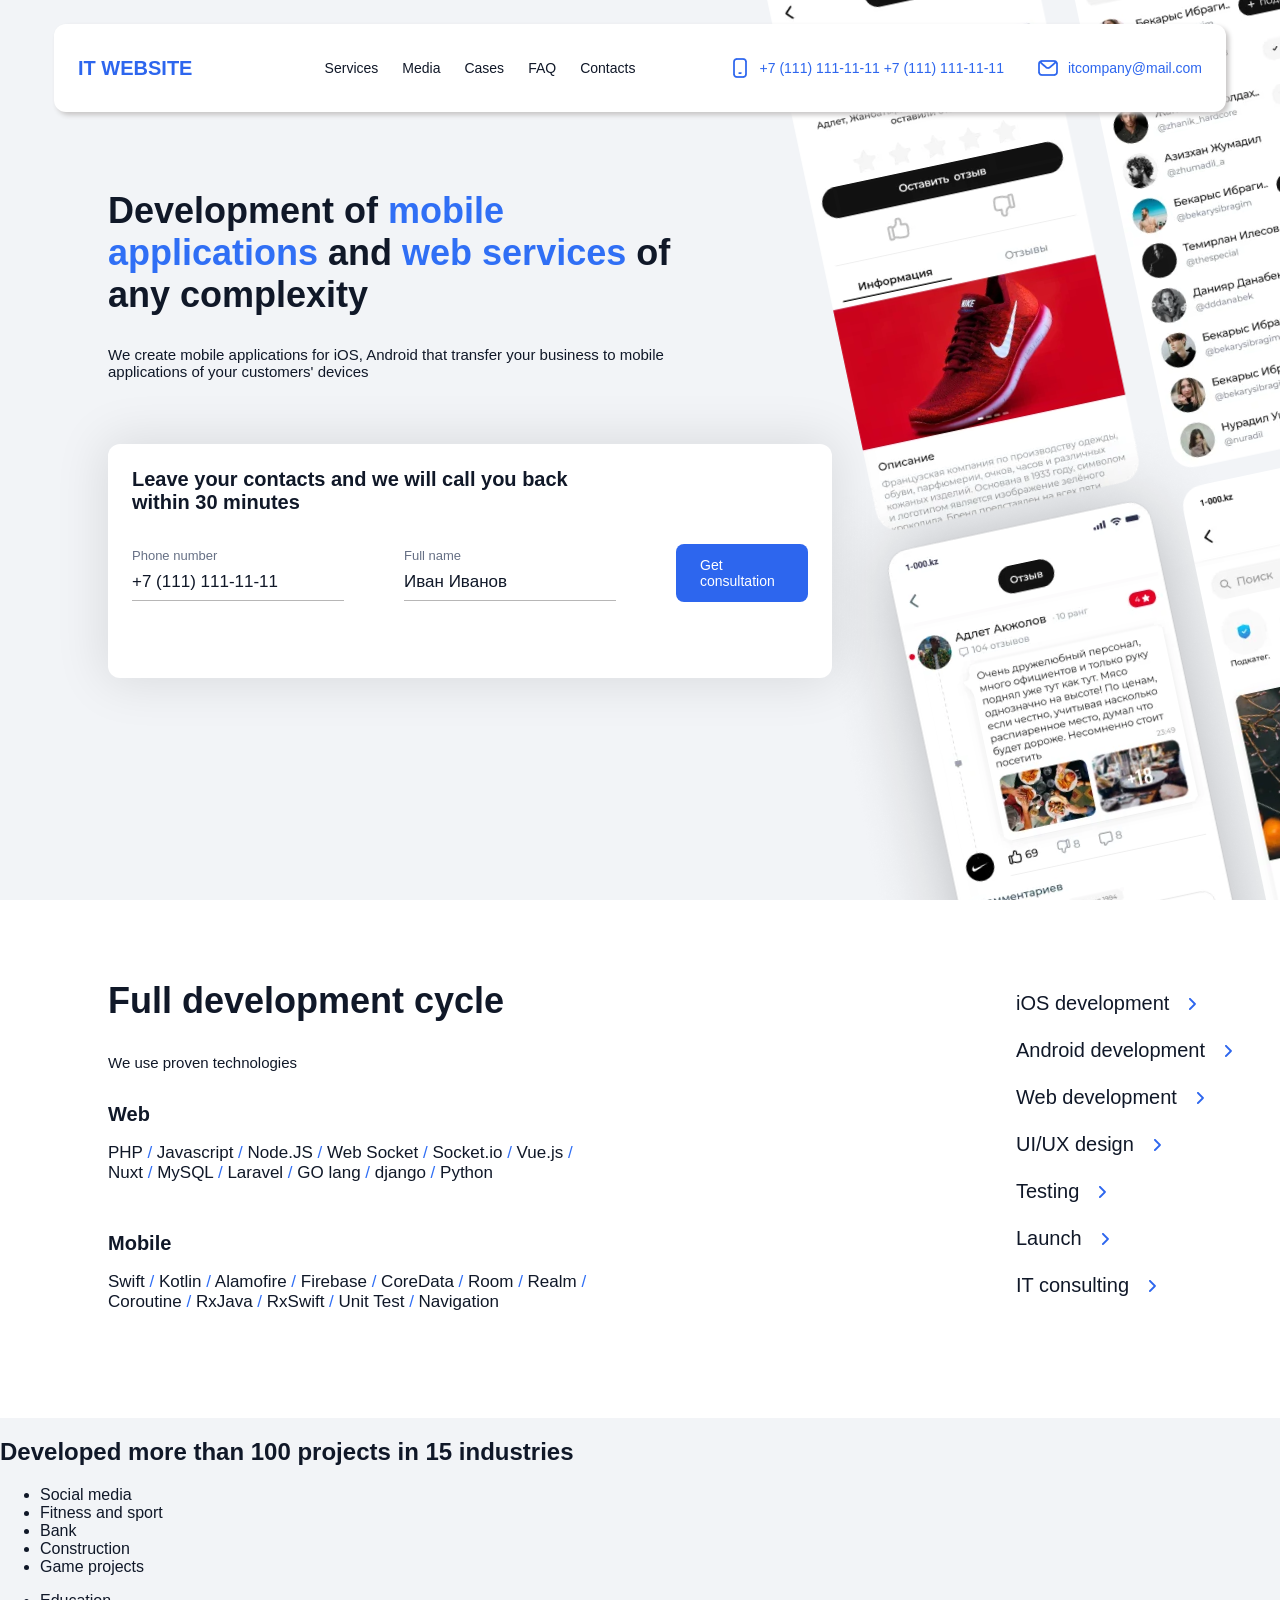
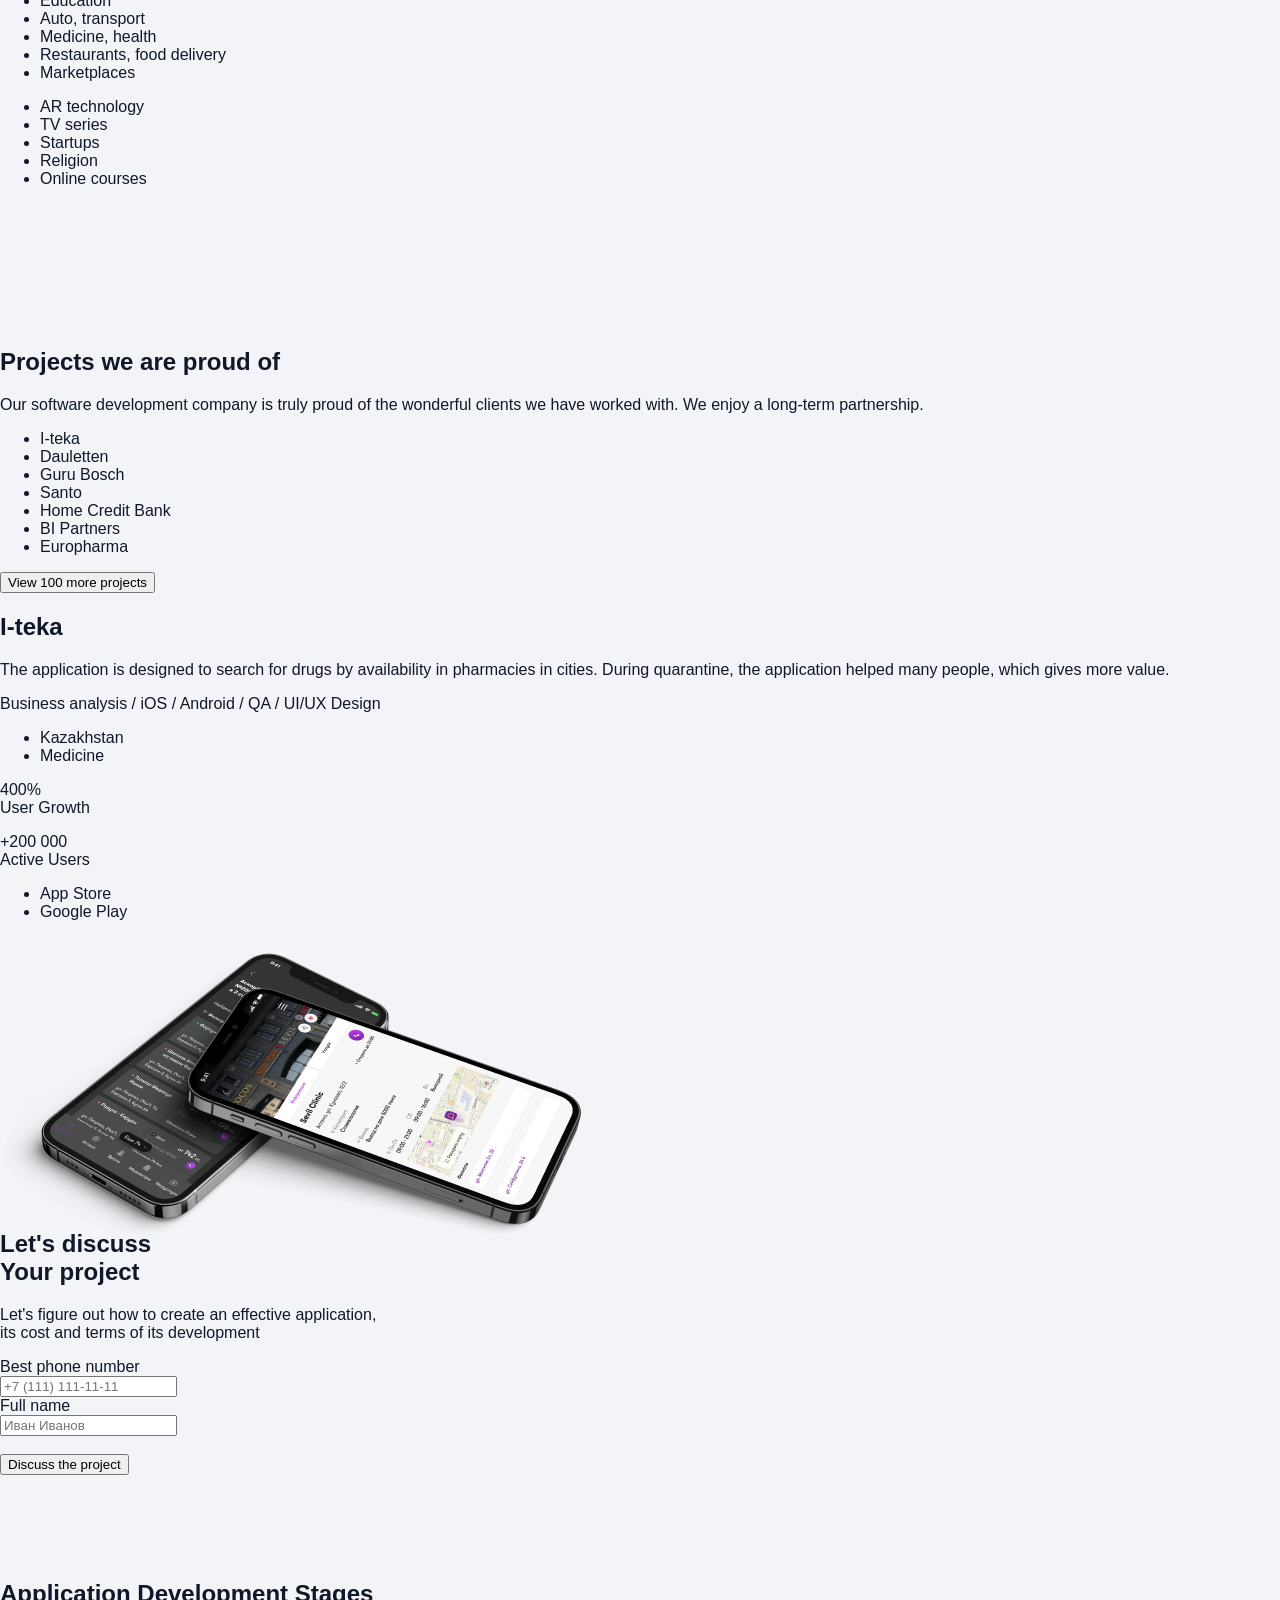
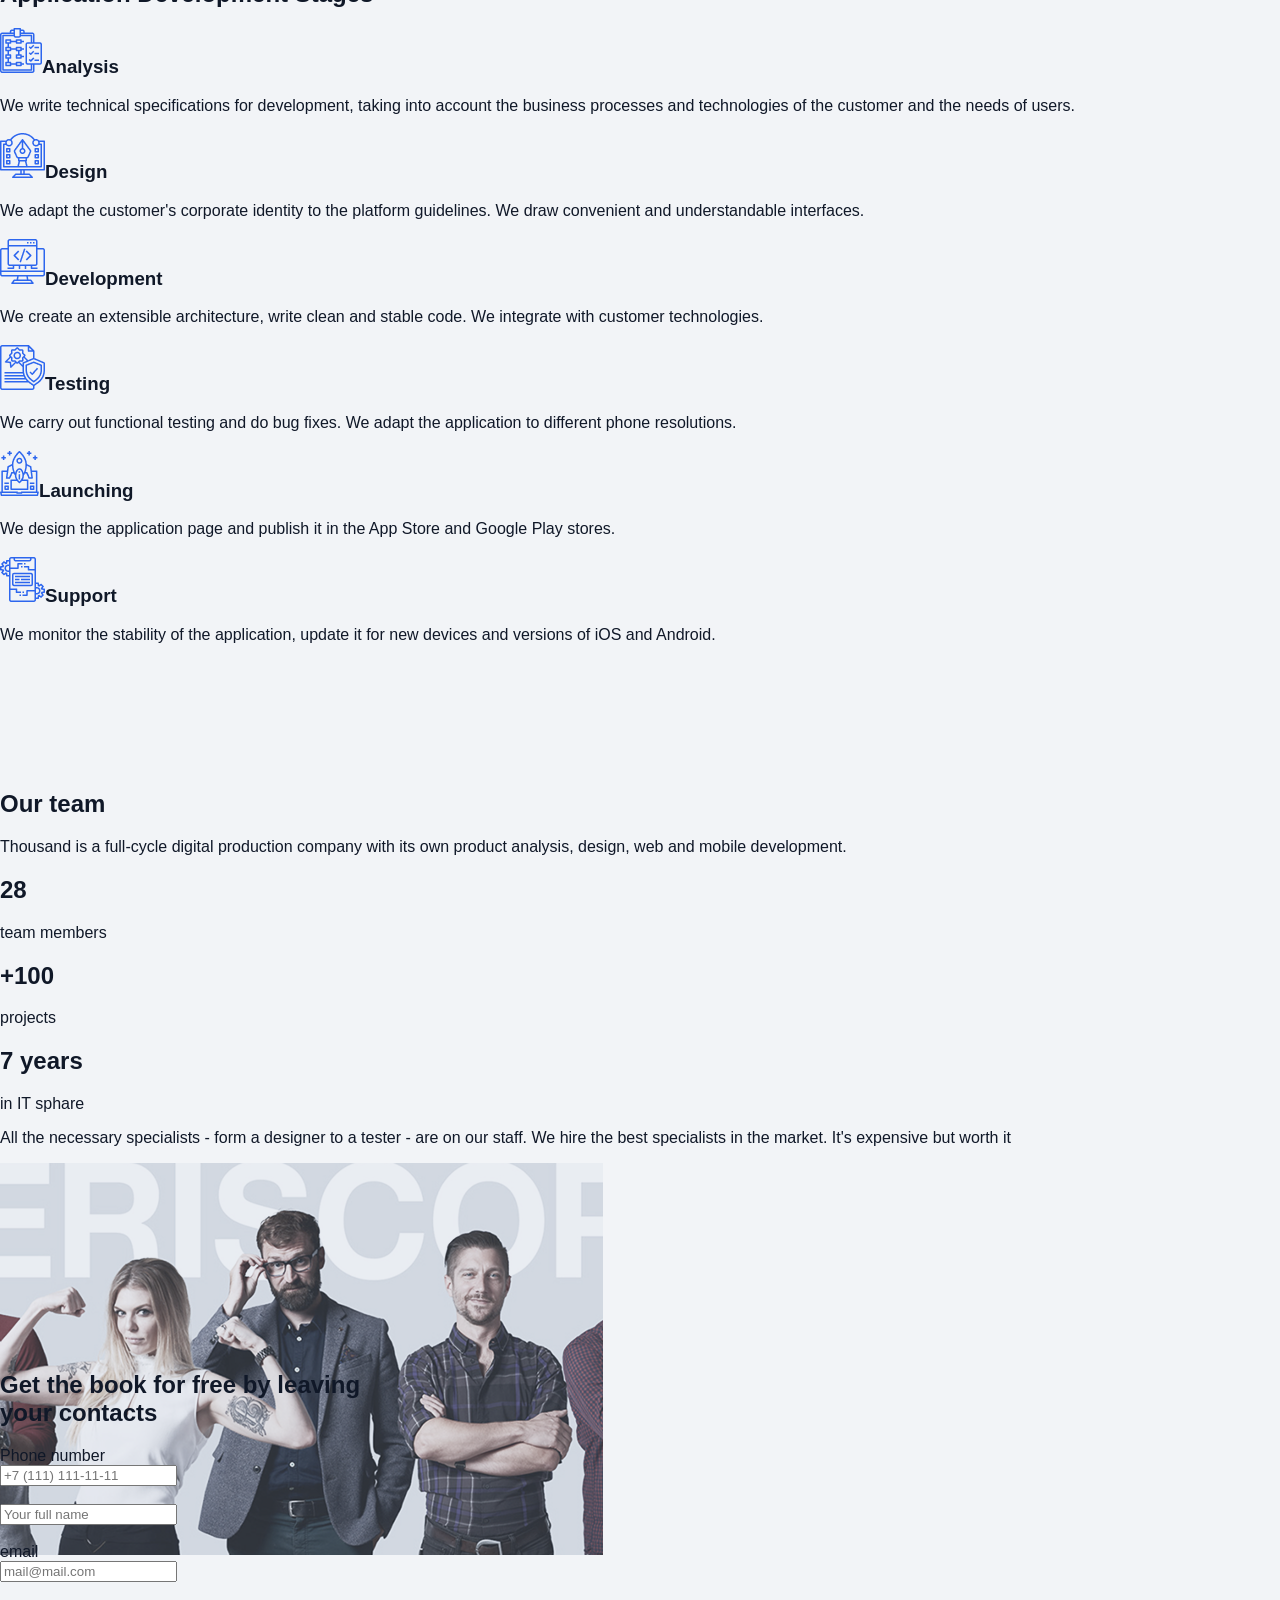
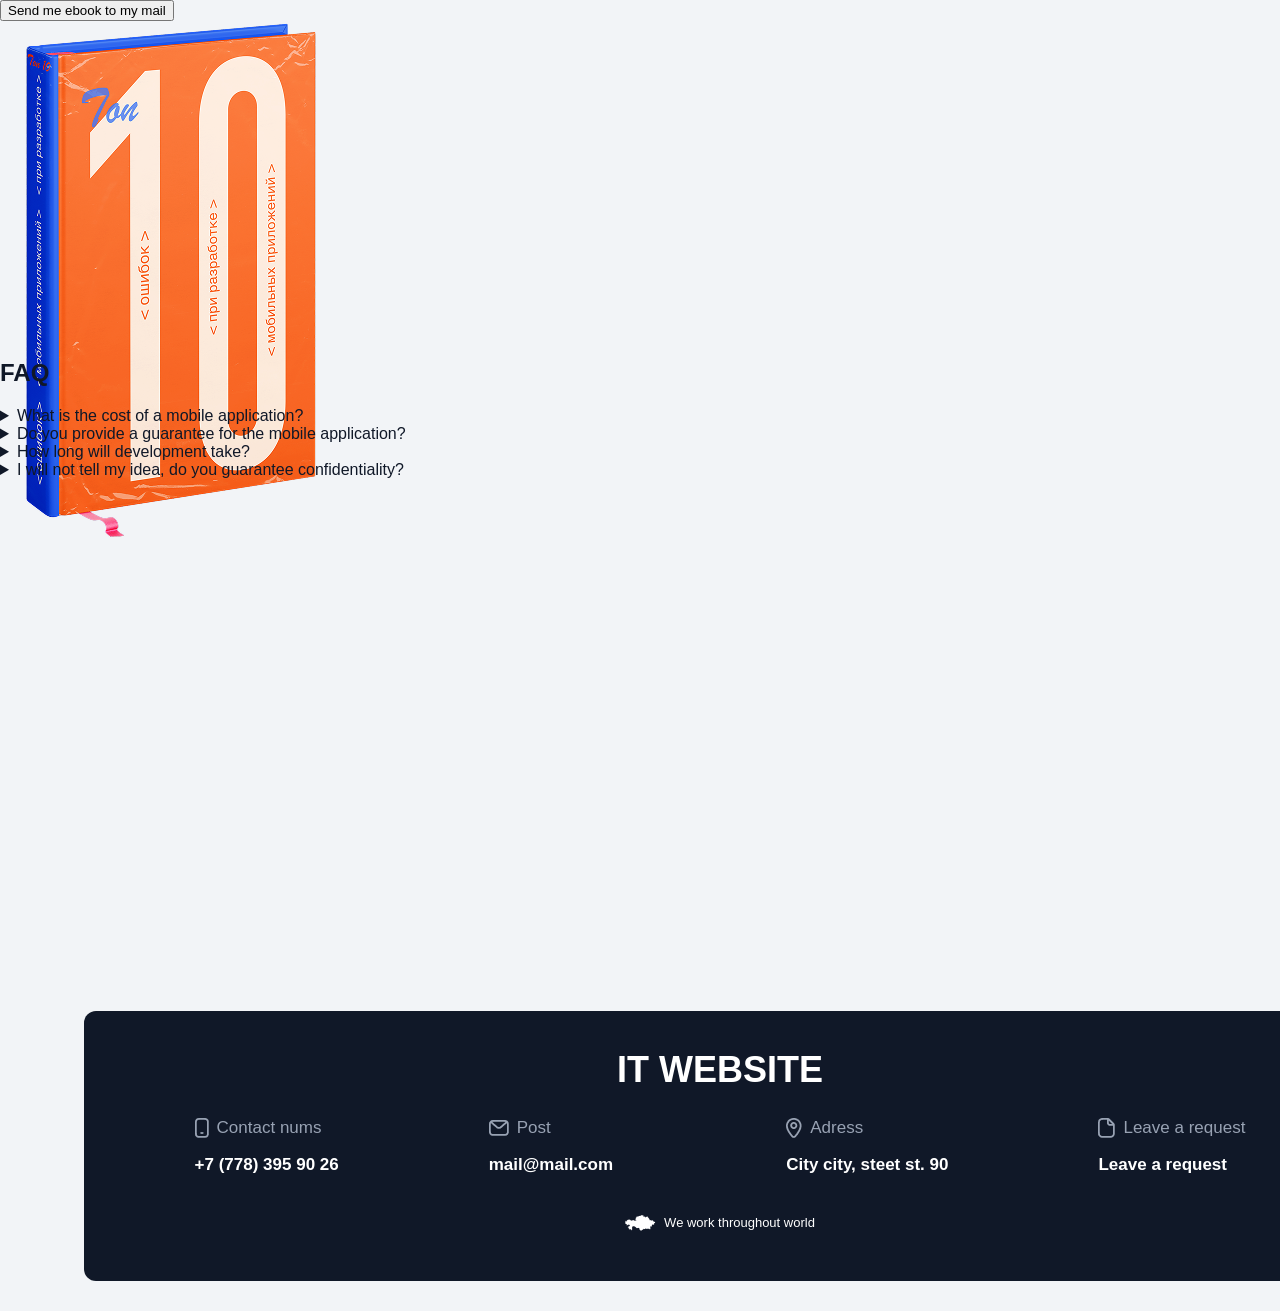
==== index.html @ c1f7bb9d "do lab6 move img" ====
<!doctype html>
<html>

<head>
    <title>Практика 6</title>
    <meta charset="UTF-8">
    <meta name="viewport" content="width=device-width, initial-scale=1.0">
    <link rel="stylesheet" href="src/assets/styles/style_itwebsite/style.css">
</head>

<body>
    <header class="header-site">
        <svg class="tablet-hide" width="59" height="40" viewBox="0 0 59 40" fill="none"
            xmlns="http://www.w3.org/2000/svg">
            <rect width="59" height="8" fill="#2D66EE" />
            <rect y="16" width="59" height="8" fill="#2D66EE" />
            <rect y="32" width="59" height="8" fill="#2D66EE" />
        </svg>

        <svg class="phone-hide" width="40" height="20" viewBox="0 0 40 20" fill="none"
            xmlns="http://www.w3.org/2000/svg">
            <rect width="40" height="4" fill="#2D66EE" />
            <rect y="8" width="40" height="4" fill="#2D66EE" />
            <rect y="16" width="40" height="4" fill="#2D66EE" />
        </svg>


        <h1 class="logo">IT WEBSITE</h1>
        <nav class="hide">
            <ul class="list-section">
                <li>Services</li>
                <li>Media</li>
                <li>Cases</li>
                <li>FAQ</li>
                <li>Contacts</li>
            </ul>
        </nav>
        <div class="contacts">
            <div class="contact-item hide">
                <img src="src/assets/img/img-itwebsite/phone.png" alt="phone">
                <p>+7 (111) 111-11-11 +7 (111) 111-11-11</p>
            </div>
            <div class="contact-item hide-email">
                <img src="src/assets/img/img-itwebsite/mail.png" alt="mail">
                <p>itcompany@mail.com</p>
            </div>
        </div>
    </header>

    <section class="main-page">

        <div class="moving-images">
            <div class="moving-image image-left"></div>
            <div class="moving-image image-right"></div>
        </div>
        
        <div class="main-text">
            <h2>Development of <span class="blue-text">mobile applications</span> and <span class="blue-text">web
                    services</span> of any complexity</h2>
            <p>We create mobile applications for iOS, Android that transfer your business to mobile applications of your
                customers' devices</p>
        </div>

        <div class="consultation-form">
            <form>
                <h3>Leave your contacts and we will call you back<br class="hide">within 30 minutes</h3>
                <div class="consultation-contacts">
                    <div>
                        <label for="phone">Phone number</label><br>
                        <input type="tel" id="phone" placeholder="+7 (111) 111-11-11" required><br>
                    </div>
                    <div>
                        <label for="name">Full name</label><br>
                        <input type="text" id="name" placeholder="Иван Иванов" required><br>
                    </div>
                    <button type="submit">Get <br class="hide">consultation</button>
                </div>
            </form>
        </div>
    </section>

    <section class="development-page">
        <div class="development-text">
            <div class="head-text">
                <h2>Full development cycle</h2>
                <p>We use proven technologies</p>
            </div>
            <div class="info">
                <h3>Web</h3>
                <p>PHP <span class="blue-text">/</span> Javascript <span class="blue-text">/</span> Node.JS <span
                        class="blue-text">/</span> Web Socket <span class="blue-text">/</span> Socket.io <span
                        class="blue-text">/</span> Vue.js <span class="blue-text">/</span> Nuxt
                    <span class="blue-text">/</span> MySQL <span class="blue-text">/</span> Laravel <span
                        class="blue-text">/</span> GO lang <span class="blue-text">/</span> django <span
                        class="blue-text">/</span> Python
                </p>
            </div>
            <div class="info">
                <h3>Mobile</h3>
                <p>Swift <span class="blue-text">/</span> Kotlin <span class="blue-text">/</span> Alamofire <span
                        class="blue-text">/</span> Firebase <span class="blue-text">/</span> CoreData <span
                        class="blue-text">/</span> Room <span class="blue-text">/</span> Realm <span
                        class="blue-text">/</span> Coroutine <span class="blue-text">/</span> RxJava <span
                        class="blue-text">/</span> RxSwift <span class="blue-text">/</span> Unit
                    Test <span class="blue-text">/</span> Navigation</p>
            </div>
        </div>

        <div class="services">
            <ul>
                <li><span>iOS development</span>
                    <img src="src/assets/img/img-itwebsite/arrow.png" alt="arrow">
                </li>
                <li><span>Android development</span>
                    <img src="src/assets/img/img-itwebsite/arrow.png" alt="arrow">
                </li>
                <li><span>Web development</span>
                    <img src="src/assets/img/img-itwebsite/arrow.png" alt="arrow">
                </li>
                <li><span>UI/UX design</span>
                    <img src="src/assets/img/img-itwebsite/arrow.png" alt="arrow">
                </li>
                <li><span>Testing</span>
                    <img src="src/assets/img/img-itwebsite/arrow.png" alt="arrow">
                </li>
                <li><span>Launch</span>
                    <img src="src/assets/img/img-itwebsite/arrow.png" alt="arrow">
                </li>
                <li><span>IT consulting</span>
                    <img src="src/assets/img/img-itwebsite/arrow.png" alt="arrow">
                </li>
            </ul>
        </div>
    </section>


    <section class="projects-page">
        <h2>Developed more than <span>100</span> projects in <span>15</span> industries</h2>

        <div class="industries">
            <div>
                <ul>
                    <li>Social media</li>
                    <li>Fitness and sport</li>
                    <li>Bank</li>
                    <li>Construction</li>
                    <li>Game projects</li>
                </ul>
            </div>
            <div>
                <ul>
                    <li>Education</li>
                    <li>Auto, transport</li>
                    <li>Medicine, health</li>
                    <li>Restaurants, food delivery</li>
                    <li>Marketplaces</li>
                </ul>
            </div>
            <div>
                <ul>
                    <li>AR technology</li>
                    <li>TV series</li>
                    <li>Startups</li>
                    <li>Religion</li>
                    <li>Online courses</li>
                </ul>
            </div>
        </div>
    </section>

    <section class="projects">
        <h2>Projects we are proud of</h2>
        <p>Our software development company is truly proud of the wonderful clients we have worked with. We enjoy a
            long-term partnership.</p>
        <div class="projects">
            <ul>
                <li>I-teka</li>
                <li>Dauletten</li>
                <li>Guru Bosch</li>
                <li>Santo</li>
                <li>Home Credit Bank</li>
                <li>BI Partners</li>
                <li>Europharma</li>
            </ul>
            <button>View 100 more projects</button>
        </div>

        <div class="project-I-teka">
            <h2>I-teka</h2>
            <p>The application is designed to search for drugs by availability in pharmacies in cities. During
                quarantine, the application helped many people, which gives more value.</p>

            <p>Business analysis / iOS / Android / QA / UI/UX Design</p>

            <div class="info">
                <ul>
                    <li>Kazakhstan</li>
                    <li>Medicine</li>
                </ul>
            </div>

            <div class="status">
                <p>400%<br>User Growth</p>
                <p>+200 000<br>Active Users</p>
            </div>

            <div class="apps">
                <ul>
                    <li>App Store</li>
                    <li>Google Play</li>
                </ul>
            </div>
            <img src="src/assets/img/img-itwebsite/i-teka.png" alt="i-teka" title="i-teka">
        </div>
    </section>


    <section class="discussing-page">
        <div>
            <h2>Let's discuss<br>Your project</h2>
            <p>Let's figure out how to create an effective application,<br>
                its cost and terms of its development</p>
        </div>

        <div>
            <form class="discuss-contacts">
                <label for="phone">Best phone number</label><br>
                <input type="tel" id="phone" placeholder="+7 (111) 111-11-11" required><br>

                <label for="name">Full name</label><br>
                <input type="text" id="name" placeholder="Иван Иванов" required><br>

                <br><button type="submit">Discuss the project</button>
            </form>
        </div>
    </section>


    <section class="stages-page">
        <h2>Application Development Stages</h2>
        <div>
            <h3><img src="src/assets/img/img-itwebsite/plan.png" alt="Analysis" title="Analysis">Analysis</h3>
            <p>We write technical specifications for development, taking into account the business processes and
                technologies of the customer and the needs of users.</p>
        </div>

        <div>
            <h3><img src="src/assets/img/img-itwebsite/design.png" alt="Design" title="Design">Design</h3>
            <p>We adapt the customer's corporate identity to the platform guidelines. We draw convenient and
                understandable interfaces.</p>
        </div>

        <div>
            <h3><img src="src/assets/img/img-itwebsite/computer coding.png" alt="Development"
                    title="Development">Development
            </h3>
            <p>We create an extensible architecture, write clean and stable code. We integrate with customer
                technologies.</p>
        </div>

        <div>
            <h3><img src="src/assets/img/img-itwebsite/copyright.png" alt="Testing" title="Testing">Testing</h3>
            <p>We carry out functional testing and do bug fixes. We adapt the application to different phone
                resolutions.</p>
        </div>

        <div>
            <h3><img src="src/assets/img/img-itwebsite/hosting.png" alt="Launching" title="Launching">Launching</h3>
            <p>We design the application page and publish it in the App Store and Google Play stores.</p>
        </div>

        <div>
            <h3><img src="src/assets/img/img-itwebsite/mobile setting.png" alt="Support" title="Support">Support</h3>
            <p>We monitor the stability of the application, update it for new devices and versions of iOS and Android.
            </p>
        </div>
    </section>


    <section class="team-page">
        <div>
            <h2>Our team</h2>
            <p>Thousand is a full-cycle digital production company with its own product analysis,
                design, web and mobile development.
            </p>
            <div>
                <h2>28</h2>
                <p>team members</p>
            </div>
            <div>
                <h2>+100</h2>
                <p>projects</p>
            </div>
            <div>
                <h2>7 years</h2>
                <p>in IT sphare</p>
            </div>

            <p>All the necessary specialists - form a designer to a tester - are on our staff.
                We hire the best specialists in the market. It's expensive but worth it</p>
        </div>
        <img src="src/assets/img/img-itwebsite/team.png" alt="team" title="team">
    </section>


    <section class="book-page">
        <h2>Get the book for free by leaving<br>your contacts</h2>
        <div>
            <form class="book-contacts">
                <label for="phone">Phone number</label><br>
                <input type="tel" id="phone" placeholder="+7 (111) 111-11-11" required><br>

                <br><input type="text" placeholder="Your full name" required><br>

                <br><label for="email">email</label><br>
                <input type="email" id="email" placeholder="mail@mail.com" required><br>

                <br><button type="submit">Send me ebook to my mail</button>
            </form>
        </div>
        <img src="src/assets/img/img-itwebsite/book.png" alt="book" title="book">
    </section>


    <section class="faq-page">
        <h2>FAQ</h2>
        <div class="first-column">
            <div>
                <details class="f">
                    <summary>What is the cost of a mobile application?</summary>
                    <p></p>
                </details>
            </div>
            <div>
                <details>
                    <summary>Do you provide a guarantee for the mobile application?</summary>
                    <p></p>
                </details>
            </div>
        </div>
        <div class="second-column">
            <div>
                <details>
                    <summary>How long will development take?</summary>
                    <p>Development terms directly depend on the requirements for the mobile application, the
                        characteristics
                        of
                        the company, as well as the wishes of the customer.</p>
                    <p>Average development time from start to finished application:
                        Medium projects up to <span>3 months</span>.
                        Large projects about <span>4-6 months</span>.
                        To get a more accurate estimate of the project completion time, it is necessary to determine the
                        main
                        task of the application, think over its logic and functionality.</p>
                </details>
            </div>
            <div>
                <details>
                    <summary>I will not tell my idea, do you guarantee confidentiality?</summary>
                    <p></p>
                </details>
            </div>
        </div>
    </section>


    <footer class="footer">
        <h2>IT WEBSITE</h2>
        <div class="footer-content">
            <div class="footer-row">
                <div class="footer-item">
                    <div class="head-footer-item">
                        <img src="src/assets/img/img-itwebsite/phone-footer.png" alt="phone">
                        <p>Contact nums</p>
                    </div>
                    <p class="main-footer-item">+7 (778) 395 90 26</p>
                </div>

                <div class="footer-item">
                    <div class="head-footer-item">
                        <img src="src/assets/img/img-itwebsite/mail-footer.png" alt="mail">
                        <p>Post</p>
                    </div>
                    <p class="main-footer-item">mail@mail.com</p>
                </div>
            </div>

            <div class="footer-row">
                <div class="footer-item">
                    <div class="head-footer-item">
                        <img src="src/assets/img/img-itwebsite/address-footer.png" alt="address">
                        <p>Adress</p>
                    </div>
                    <p class="main-footer-item">City city, steet st. 90</p>
                </div>

                <div class="footer-item">
                    <div class="head-footer-item">
                        <img src="src/assets/img/img-itwebsite/file-footer.png" alt="file">
                        <p>Leave a request</p>
                    </div>
                    <p class="main-footer-item">Leave a request</p>
                </div>
            </div>
        </div>
        <div class="footer-title">
            <img src="src/assets/img/img-itwebsite/spot.png" alt="spot">
            <p>We work throughout world</p>
        </div>
    </footer>

</body>

</html>
---- src/assets/styles/style_itwebsite/style.css ----
@import "./header.css";
@import "./footer.css";
@import "../global.css";
@import "../utils.css";
@import "../fonts.css";
@import "./development.css";
body {
  background-color: #F2F4F7;
  font-family: "Inter", Arial;
  font-weight: 400;
  color: #101828;
  overflow-x: hidden;
  display: grid;
  grid-template-rows: 0px 900px 518px 510px 882px 350px 810px 581px 588px 672px 300px;
  grid-template-areas: "header" "main-page" "development-page" "projects-page" "projects" "discussing-page" "stages-page" "team-page" "book-page" "faq-page" "footer";
  margin: 0;
  min-width: 1440px;
}

.moving-images {
  position: absolute;
  top: -100px;
  left: 780px;
  width: 700px;
  height: 1200px;
  z-index: -1;
  transform: rotate(-12deg);
  overflow: hidden;
}

.moving-image {
  position: absolute;
  width: 120%;
  height: 150%;
  background-repeat: no-repeat;
  background-size: contain;
}

.image-left {
  background-image: url("../../img/img-itwebsite/column-left.webp");
  animation: moveLeftColumn 15s infinite linear;
  background-position: 10px center;
}

.image-left::before {
  content: "";
  position: absolute;
  top: 100%;
  left: 0;
  width: 100%;
  height: 100%;
  background-image: url("../../img/img-itwebsite/column-left.webp");
  background-size: contain;
  background-position: 10px center;
  background-repeat: no-repeat;
}

.image-right {
  background-image: url("../../img/img-itwebsite/column-right.webp");
  animation: moveRightColumn 15s infinite linear;
  background-position: 400px center;
}

.image-right::before {
  content: "";
  position: absolute;
  bottom: 100%;
  left: 0;
  width: 100%;
  height: 100%;
  background-image: url("../../img/img-itwebsite/column-right.webp");
  background-size: contain;
  background-position: 400px center;
  background-repeat: no-repeat;
}

@keyframes moveLeftColumn {
  0% {
    transform: translateY(0) scale(1.05);
  }
  100% {
    transform: translateY(-100%) scale(1.05);
  }
}
@keyframes moveRightColumn {
  0% {
    transform: translateY(0) scale(1.05);
  }
  100% {
    transform: translateY(100%) scale(1.05);
  }
}
.main-page {
  grid-area: main-page;
}

.main-text {
  position: absolute;
  top: 160px;
  margin: 0 108px;
  width: 600px;
}

.main-text h2 {
  font-size: 36px;
  font-weight: 700;
}

.blue-text {
  color: #306FF5;
}

.main-text p {
  font-size: 15px;
  font-weight: 500;
}

.consultation-form {
  width: 676px;
  height: 186px;
  position: absolute;
  top: 444px;
  left: 108px;
  border-radius: 12px;
  background-color: #FFFFFF;
  padding: 24px;
  box-shadow: 0 0 50px 5px rgba(0, 0, 0, 0.1);
}

.consultation-contacts {
  display: flex;
  align-items: center;
  margin-top: 30px;
  justify-content: space-between;
}

.consultation-form h3 {
  font-size: 20px;
  margin-top: 0;
  font-weight: 700;
}

.consultation-form label {
  font-size: 13px;
  font-weight: 500;
  color: #667085;
}

.consultation-form input {
  border: none;
  border-bottom: 1px solid rgb(183, 182, 182);
  padding: 8px 0;
  font-size: 17px;
  font-weight: 400;
}

.consultation-form input::-moz-placeholder {
  color: #101828;
}

.consultation-form input::placeholder {
  color: #101828;
}

.consultation-form button {
  width: 132px;
  height: 58px;
  border-radius: 8px;
  border: none;
  background-color: #2D66EE;
  color: #FFFFFF;
  font-size: 14px;
  font-weight: 500;
  text-align: left;
  padding-left: 24px;
}

@media (max-width: 768px) {
  body {
    grid-template-rows: 0px 762px 518px 640px 698px 428px 1340px 884px 724px 778px 260px;
    width: 768px;
  }
  .moving-images {
    top: -70px;
    left: 390px;
    height: 830px;
  }
  .image-right {
    background-position: 275px center;
  }
  .image-right::before {
    background-position: 275px center;
  }
  .main-text {
    top: 138px;
    margin: 0 32px;
    width: 383px;
  }
  .main-text h2 {
    font-size: 28px;
  }
  .consultation-form {
    width: 382px;
    height: 356px;
    top: 374px;
    left: 32px;
    padding: 32px;
  }
  .consultation-contacts {
    display: flex;
    flex-direction: column;
    align-items: flex-start;
    gap: 24px;
  }
  .consultation-form h3 {
    font-size: 16px;
  }
  .hide {
    display: none;
  }
  .consultation-form label {
    font-size: 13px;
    font-weight: 500;
    color: #667085;
  }
  .consultation-form input {
    font-size: 14px;
  }
  .consultation-form button {
    width: 155px;
    height: 40px;
  }
}
@media (max-width: 425px) {
  body {
    grid-template-rows: 0px 1267px 780px 620px 1033px 669px 1500px 646px 923px 712px 400px;
    width: 425px;
  }
  .moving-images {
    top: 318px;
    left: 45px;
    height: 590px;
    transform: rotate(-9deg);
  }
  .image-right {
    background-position: 202px center;
  }
  .image-right::before {
    background-position: 202px center;
  }
  .main-text {
    margin: 0 24px;
  }
  .consultation-form {
    top: 878px;
    left: 24px;
  }
}
.projects-page {
  grid-area: projects-page;
}

.projects {
  grid-area: projects;
}

.discussing-page {
  grid-area: discussing-page;
}

.stages-page {
  grid-area: stages-page;
}

.team-page {
  grid-area: team-page;
}

.book-page {
  grid-area: book-page;
}

.faq-page {
  grid-area: faq-page;
}

.footer {
  grid-area: footer;
}/*# sourceMappingURL=style.css.map */
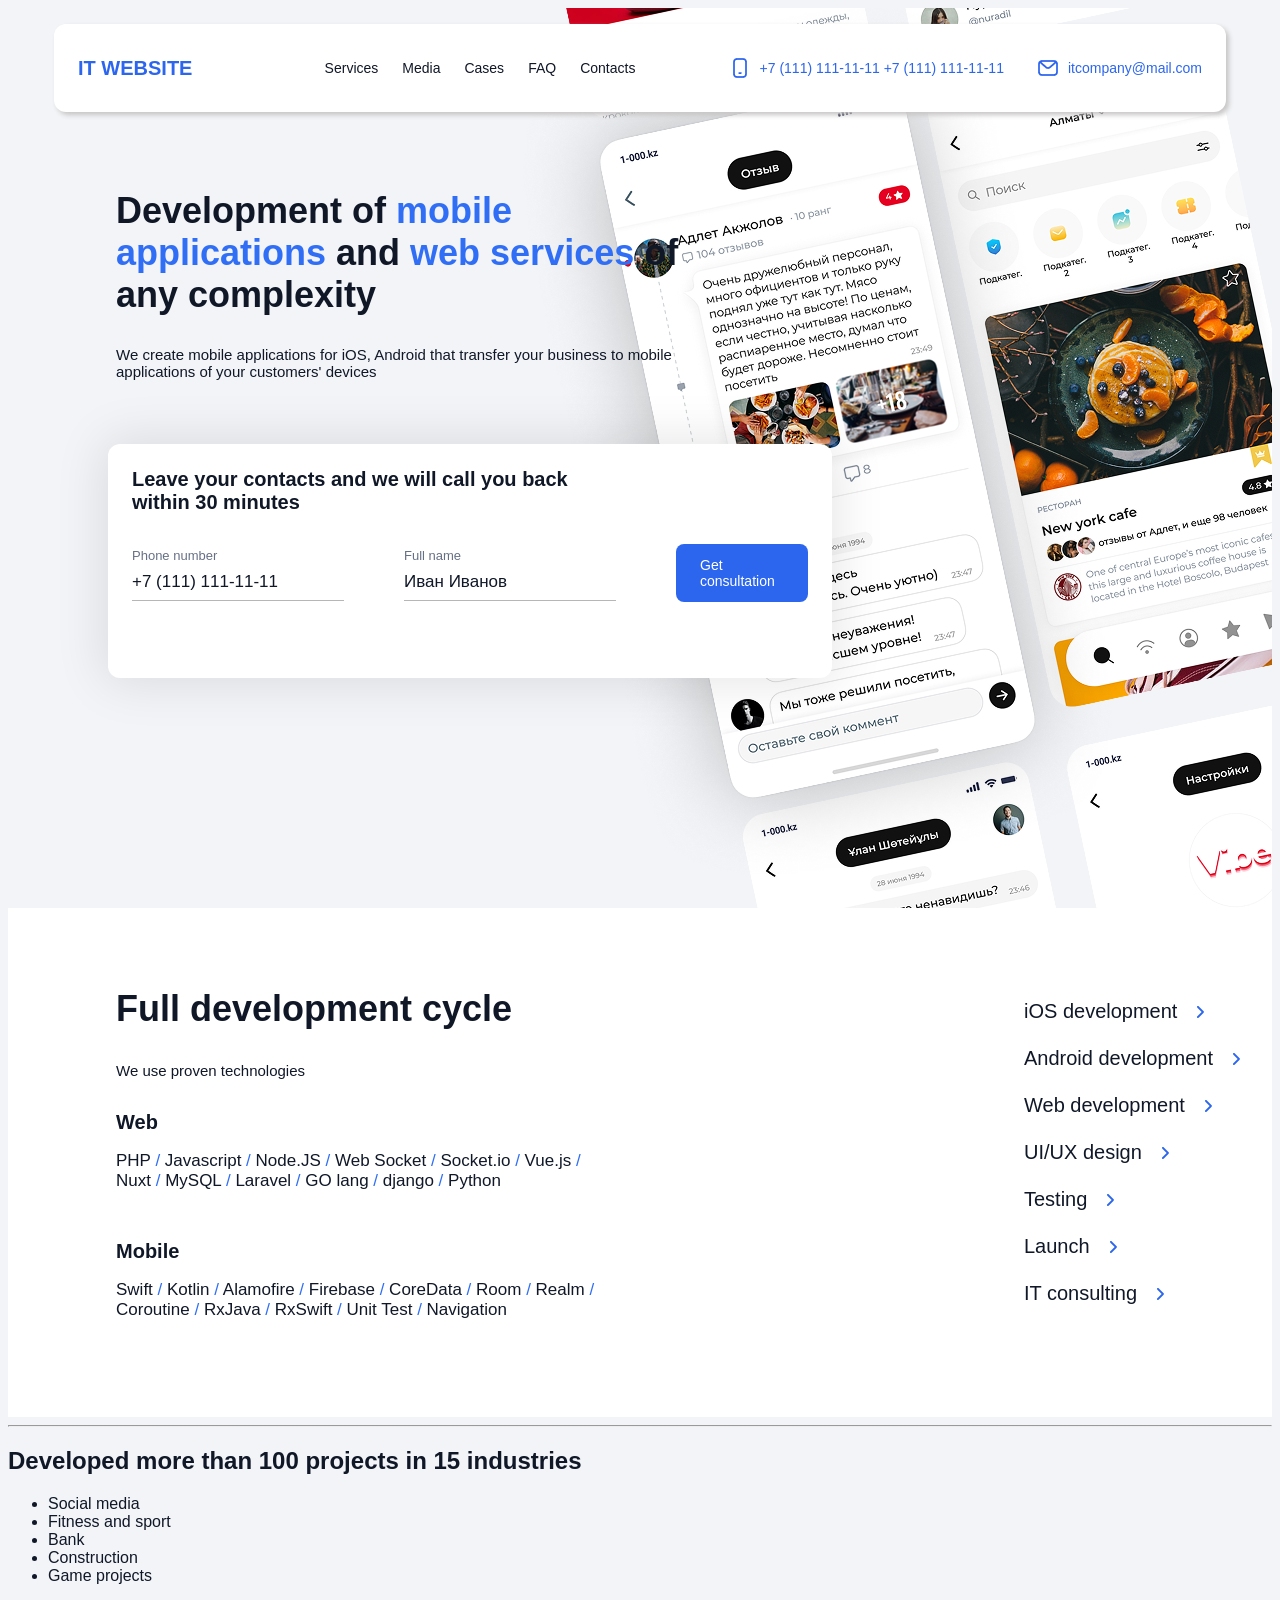
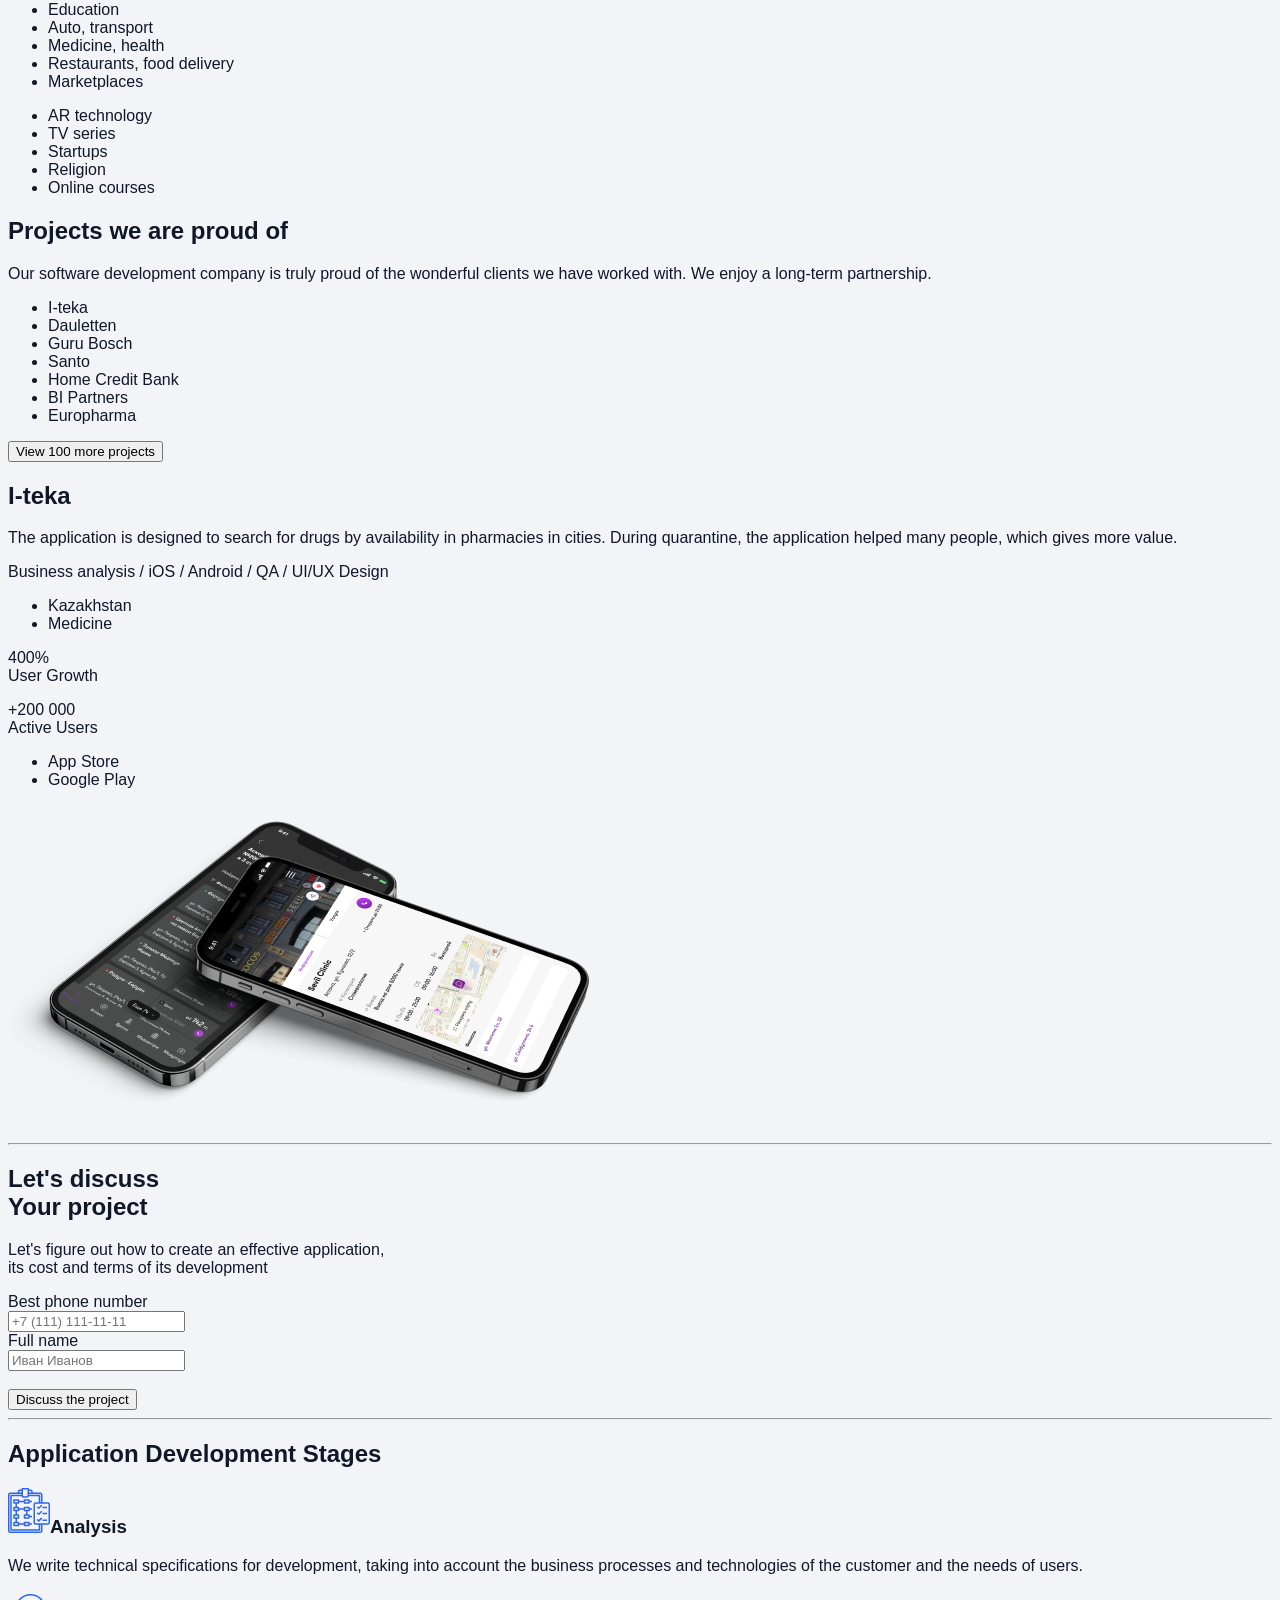
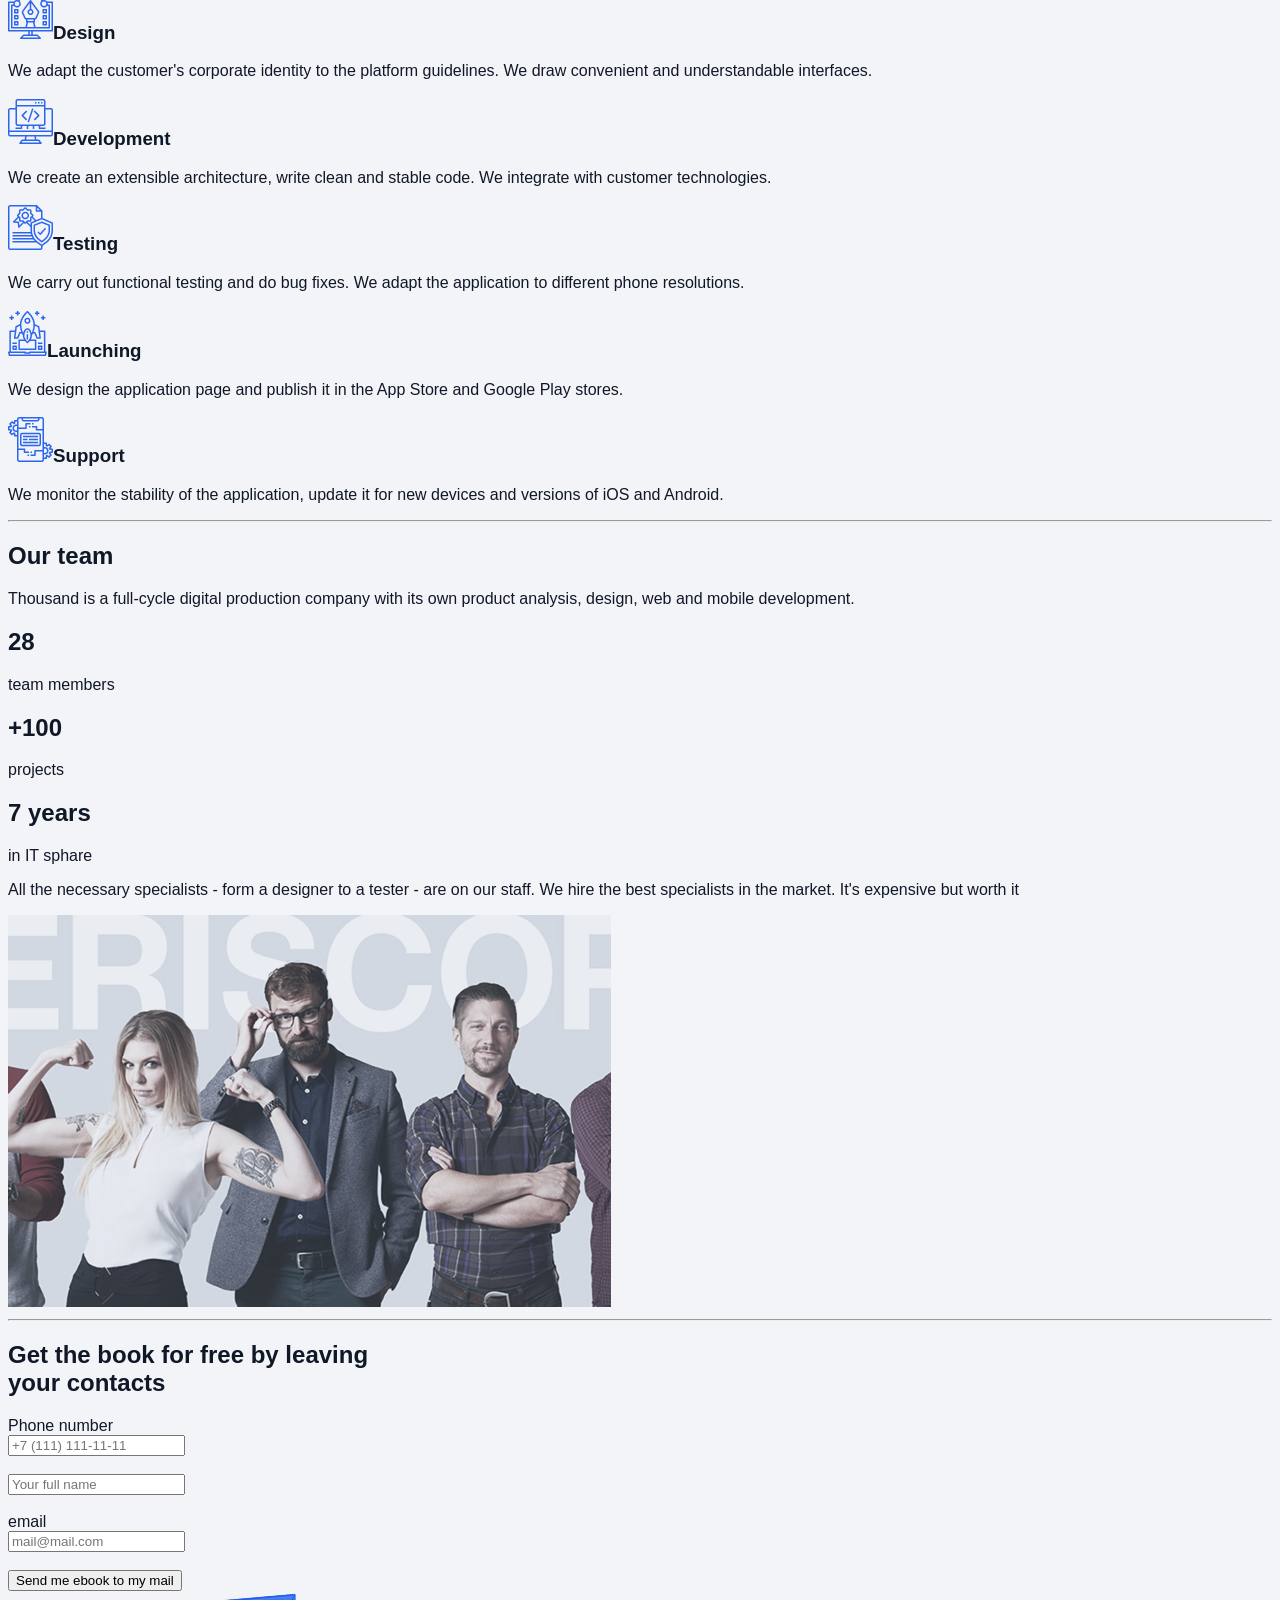
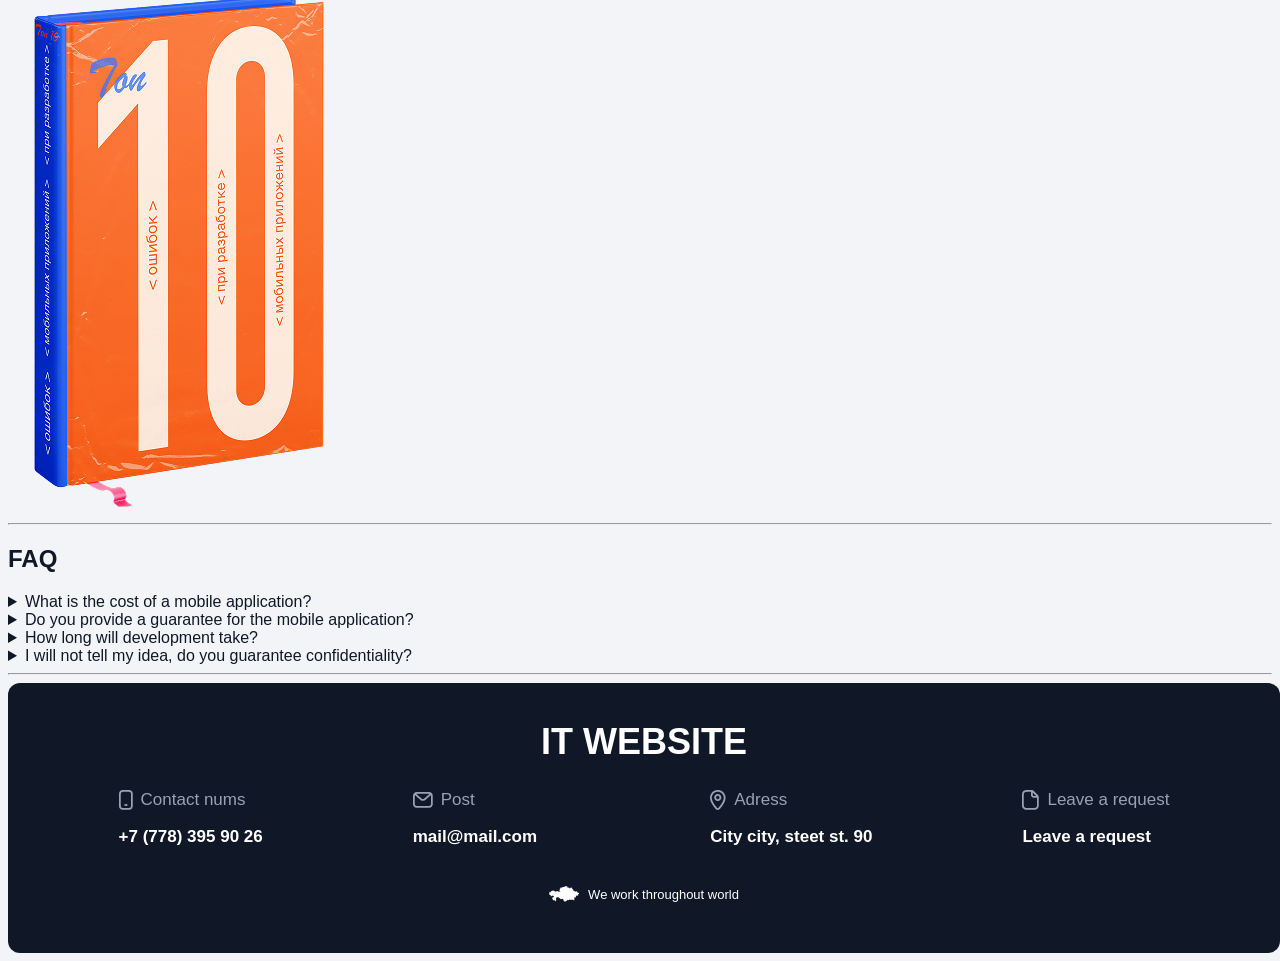
==== commit 64f411d2: "lab5 fix mistakes img" ====
--- a/index.html
+++ b/index.html
@@ -2,7 +2,7 @@
 <html>
 
 <head>
-    <title>Практика 6</title>
+    <title>Практика 5</title>
     <meta charset="UTF-8">
     <meta name="viewport" content="width=device-width, initial-scale=1.0">
     <link rel="stylesheet" href="src/assets/styles/style_itwebsite/style.css">
@@ -48,12 +48,6 @@
     </header>
 
     <section class="main-page">
-
-        <div class="moving-images">
-            <div class="moving-image image-left"></div>
-            <div class="moving-image image-right"></div>
-        </div>
-        
         <div class="main-text">
             <h2>Development of <span class="blue-text">mobile applications</span> and <span class="blue-text">web
                     services</span> of any complexity</h2>
@@ -133,6 +127,7 @@
         </div>
     </section>
 
+    <hr>
 
     <section class="projects-page">
         <h2>Developed more than <span>100</span> projects in <span>15</span> industries</h2>
@@ -168,7 +163,7 @@
         </div>
     </section>
 
-    <section class="projects">
+    <section>
         <h2>Projects we are proud of</h2>
         <p>Our software development company is truly proud of the wonderful clients we have worked with. We enjoy a
             long-term partnership.</p>
@@ -214,6 +209,7 @@
         </div>
     </section>
 
+    <hr>
 
     <section class="discussing-page">
         <div>
@@ -235,6 +231,7 @@
         </div>
     </section>
 
+    <hr>
 
     <section class="stages-page">
         <h2>Application Development Stages</h2>
@@ -276,6 +273,7 @@
         </div>
     </section>
 
+    <hr>
 
     <section class="team-page">
         <div>
@@ -302,8 +300,9 @@
         <img src="src/assets/img/img-itwebsite/team.png" alt="team" title="team">
     </section>
 
-
-    <section class="book-page">
+    <hr>
+
+    <section>
         <h2>Get the book for free by leaving<br>your contacts</h2>
         <div>
             <form class="book-contacts">
@@ -321,6 +320,7 @@
         <img src="src/assets/img/img-itwebsite/book.png" alt="book" title="book">
     </section>
 
+    <hr>
 
     <section class="faq-page">
         <h2>FAQ</h2>
@@ -363,6 +363,7 @@
         </div>
     </section>
 
+    <hr>
 
     <footer class="footer">
         <h2>IT WEBSITE</h2>
--- a/src/assets/styles/style_itwebsite/style.css
+++ b/src/assets/styles/style_itwebsite/style.css
@@ -4,286 +4,175 @@
 @import "../utils.css";
 @import "../fonts.css";
 @import "./development.css";
+
 body {
-  background-color: #F2F4F7;
-  font-family: "Inter", Arial;
-  font-weight: 400;
-  color: #101828;
-  overflow-x: hidden;
-  display: grid;
-  grid-template-rows: 0px 900px 518px 510px 882px 350px 810px 581px 588px 672px 300px;
-  grid-template-areas: "header" "main-page" "development-page" "projects-page" "projects" "discussing-page" "stages-page" "team-page" "book-page" "faq-page" "footer";
-  margin: 0;
-  min-width: 1440px;
+    background-color: #F2F4F7;
+    font-family: 'Inter', Arial;
+    font-weight: 400;
+    color: #101828;
 }
 
-.moving-images {
-  position: absolute;
-  top: -100px;
-  left: 780px;
-  width: 700px;
-  height: 1200px;
-  z-index: -1;
-  transform: rotate(-12deg);
-  overflow: hidden;
+.main-page {
+    height: 900px;
+    background-image: url('../../img/img-itwebsite/main-img.png');
+    background-size: 60% auto;
+    background-repeat: no-repeat;
+    background-position: right center;
 }
 
-.moving-image {
-  position: absolute;
-  width: 120%;
-  height: 150%;
-  background-repeat: no-repeat;
-  background-size: contain;
-}
-
-.image-left {
-  background-image: url("../../img/img-itwebsite/column-left.webp");
-  animation: moveLeftColumn 15s infinite linear;
-  background-position: 10px center;
-}
-
-.image-left::before {
-  content: "";
-  position: absolute;
-  top: 100%;
-  left: 0;
-  width: 100%;
-  height: 100%;
-  background-image: url("../../img/img-itwebsite/column-left.webp");
-  background-size: contain;
-  background-position: 10px center;
-  background-repeat: no-repeat;
-}
-
-.image-right {
-  background-image: url("../../img/img-itwebsite/column-right.webp");
-  animation: moveRightColumn 15s infinite linear;
-  background-position: 400px center;
-}
-
-.image-right::before {
-  content: "";
-  position: absolute;
-  bottom: 100%;
-  left: 0;
-  width: 100%;
-  height: 100%;
-  background-image: url("../../img/img-itwebsite/column-right.webp");
-  background-size: contain;
-  background-position: 400px center;
-  background-repeat: no-repeat;
-}
-
-@keyframes moveLeftColumn {
-  0% {
-    transform: translateY(0) scale(1.05);
-  }
-  100% {
-    transform: translateY(-100%) scale(1.05);
-  }
-}
-@keyframes moveRightColumn {
-  0% {
-    transform: translateY(0) scale(1.05);
-  }
-  100% {
-    transform: translateY(100%) scale(1.05);
-  }
-}
-.main-page {
-  grid-area: main-page;
+@media (max-width: 1440px) {
+    .main-page {
+        background-size: auto auto;
+    }
 }
 
 .main-text {
-  position: absolute;
-  top: 160px;
-  margin: 0 108px;
-  width: 600px;
+    position: absolute;
+    top: 160px;
+    margin: 0 108px;
+    width: 600px;
 }
 
 .main-text h2 {
-  font-size: 36px;
-  font-weight: 700;
+    font-size: 36px;
+    font-weight: 700;
 }
 
 .blue-text {
-  color: #306FF5;
+    color: #306FF5;
 }
 
 .main-text p {
-  font-size: 15px;
-  font-weight: 500;
+    font-size: 15px;
+    font-weight: 500;
 }
 
 .consultation-form {
-  width: 676px;
-  height: 186px;
-  position: absolute;
-  top: 444px;
-  left: 108px;
-  border-radius: 12px;
-  background-color: #FFFFFF;
-  padding: 24px;
-  box-shadow: 0 0 50px 5px rgba(0, 0, 0, 0.1);
+    width: 676px;
+    height: 186px;
+    position: absolute;
+    top: 444px;
+    left: 108px;
+    border-radius: 12px;
+    background-color: #FFFFFF;
+    padding: 24px;
+    box-shadow: 0 0 50px 5px rgba(0, 0, 0, 0.1);
 }
 
 .consultation-contacts {
-  display: flex;
-  align-items: center;
-  margin-top: 30px;
-  justify-content: space-between;
+    display: flex;
+    align-items: center;
+    margin-top: 30px;
+    justify-content: space-between;
 }
 
 .consultation-form h3 {
-  font-size: 20px;
-  margin-top: 0;
-  font-weight: 700;
+    font-size: 20px;
+    margin-top: 0;
+    font-weight: 700;
 }
 
 .consultation-form label {
-  font-size: 13px;
-  font-weight: 500;
-  color: #667085;
+    font-size: 13px;
+    font-weight: 500;
+    color: #667085;
 }
 
 .consultation-form input {
-  border: none;
-  border-bottom: 1px solid rgb(183, 182, 182);
-  padding: 8px 0;
-  font-size: 17px;
-  font-weight: 400;
-}
-
-.consultation-form input::-moz-placeholder {
-  color: #101828;
+    border: none;
+    border-bottom: 1px solid rgb(183, 182, 182);
+    padding: 8px 0;
+    font-size: 17px;
+    font-weight: 400;
 }
 
 .consultation-form input::placeholder {
-  color: #101828;
+    color: #101828;
 }
 
 .consultation-form button {
-  width: 132px;
-  height: 58px;
-  border-radius: 8px;
-  border: none;
-  background-color: #2D66EE;
-  color: #FFFFFF;
-  font-size: 14px;
-  font-weight: 500;
-  text-align: left;
-  padding-left: 24px;
+    width: 132px;
+    height: 58px;
+    border-radius: 8px;
+    border: none;
+    background-color: #2D66EE;
+    color: #FFFFFF;
+    font-size: 14px;
+    font-weight: 500;
+    text-align: left;
+    padding-left: 24px;
 }
 
 @media (max-width: 768px) {
-  body {
-    grid-template-rows: 0px 762px 518px 640px 698px 428px 1340px 884px 724px 778px 260px;
-    width: 768px;
-  }
-  .moving-images {
-    top: -70px;
-    left: 390px;
-    height: 830px;
-  }
-  .image-right {
-    background-position: 275px center;
-  }
-  .image-right::before {
-    background-position: 275px center;
-  }
-  .main-text {
-    top: 138px;
-    margin: 0 32px;
-    width: 383px;
-  }
-  .main-text h2 {
-    font-size: 28px;
-  }
-  .consultation-form {
-    width: 382px;
-    height: 356px;
-    top: 374px;
-    left: 32px;
-    padding: 32px;
-  }
-  .consultation-contacts {
-    display: flex;
-    flex-direction: column;
-    align-items: flex-start;
-    gap: 24px;
-  }
-  .consultation-form h3 {
-    font-size: 16px;
-  }
-  .hide {
-    display: none;
-  }
-  .consultation-form label {
-    font-size: 13px;
-    font-weight: 500;
-    color: #667085;
-  }
-  .consultation-form input {
-    font-size: 14px;
-  }
-  .consultation-form button {
-    width: 155px;
-    height: 40px;
-  }
-}
-@media (max-width: 425px) {
-  body {
-    grid-template-rows: 0px 1267px 780px 620px 1033px 669px 1500px 646px 923px 712px 400px;
-    width: 425px;
-  }
-  .moving-images {
-    top: 318px;
-    left: 45px;
-    height: 590px;
-    transform: rotate(-9deg);
-  }
-  .image-right {
-    background-position: 202px center;
-  }
-  .image-right::before {
-    background-position: 202px center;
-  }
-  .main-text {
-    margin: 0 24px;
-  }
-  .consultation-form {
-    top: 878px;
-    left: 24px;
-  }
-}
-.projects-page {
-  grid-area: projects-page;
+    .main-page {
+        height: 762px;
+        width: 768px;
+        background-image: url('../../img/img-itwebsite/main-img2.png');
+        background-size: auto auto;
+    }
+
+    .main-text {
+        top: 138px;
+        margin: 0 32px;
+        width: 383px;
+    }
+
+    .main-text h2 {
+        font-size: 28px;
+    }
+
+    .consultation-form {
+        width: 382px;
+        height: 356px;
+        top: 374px;
+        left: 32px;
+        padding: 32px;
+    }
+
+    .consultation-contacts {
+        display: flex;
+        flex-direction: column;
+        align-items: flex-start;
+        gap: 24px;
+    }
+
+    .consultation-form h3 {
+        font-size: 16px;
+    }
+
+    .hide{
+        display: none;
+    }
+
+    .consultation-form label {
+        font-size: 13px;
+        font-weight: 500;
+        color: #667085;
+    }
+
+    .consultation-form input {
+        font-size: 14px;
+    }
+
+    .consultation-form button {
+        width: 155px;
+        height: 40px;
+    }
 }
 
-.projects {
-  grid-area: projects;
-}
+@media (max-width: 425px) {
+    .main-page {
+        height: 1267px;
+        width: 425px;
+        background-position: center 345px;
+    }
 
-.discussing-page {
-  grid-area: discussing-page;
-}
+    .main-text {
+        margin: 0 24px;
+    }
 
-.stages-page {
-  grid-area: stages-page;
-}
-
-.team-page {
-  grid-area: team-page;
-}
-
-.book-page {
-  grid-area: book-page;
-}
-
-.faq-page {
-  grid-area: faq-page;
-}
-
-.footer {
-  grid-area: footer;
-}/*# sourceMappingURL=style.css.map */+    .consultation-form {
+        top: 878px;
+        left: 24px;
+    }
+}
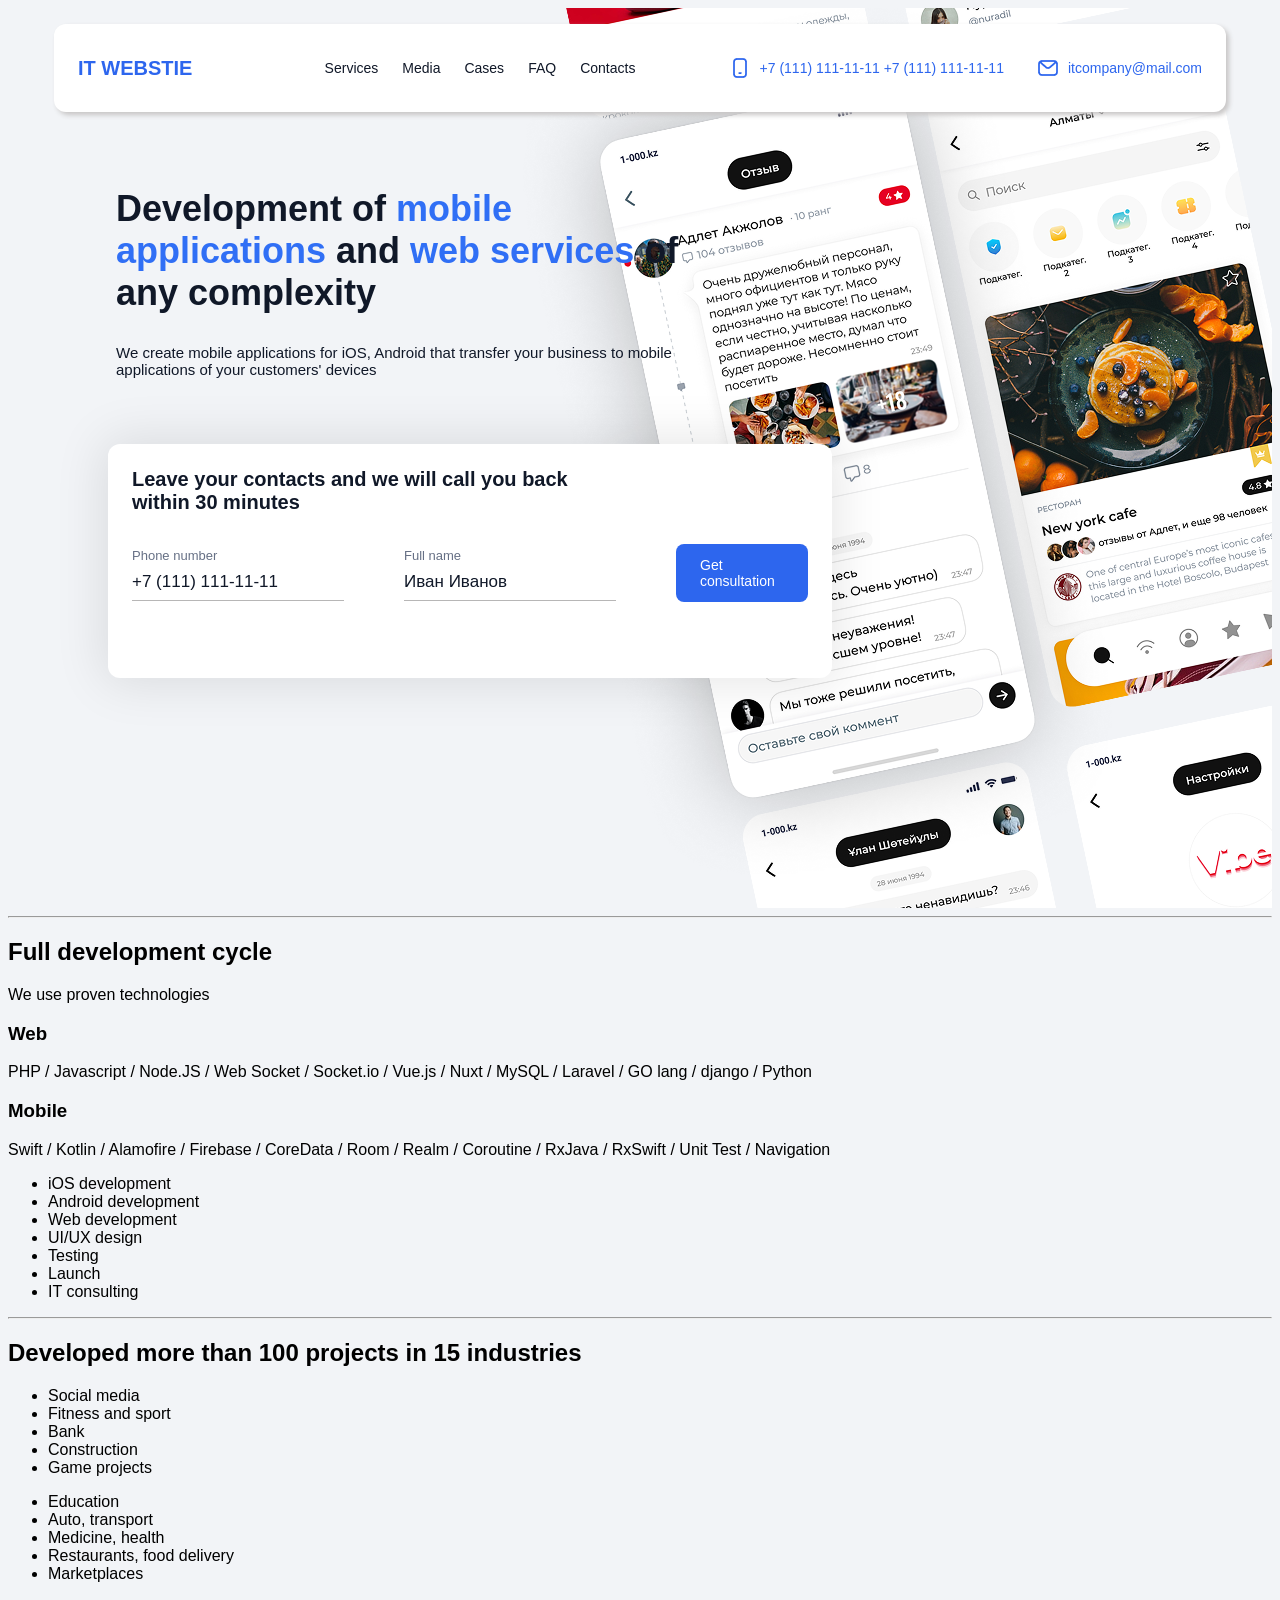
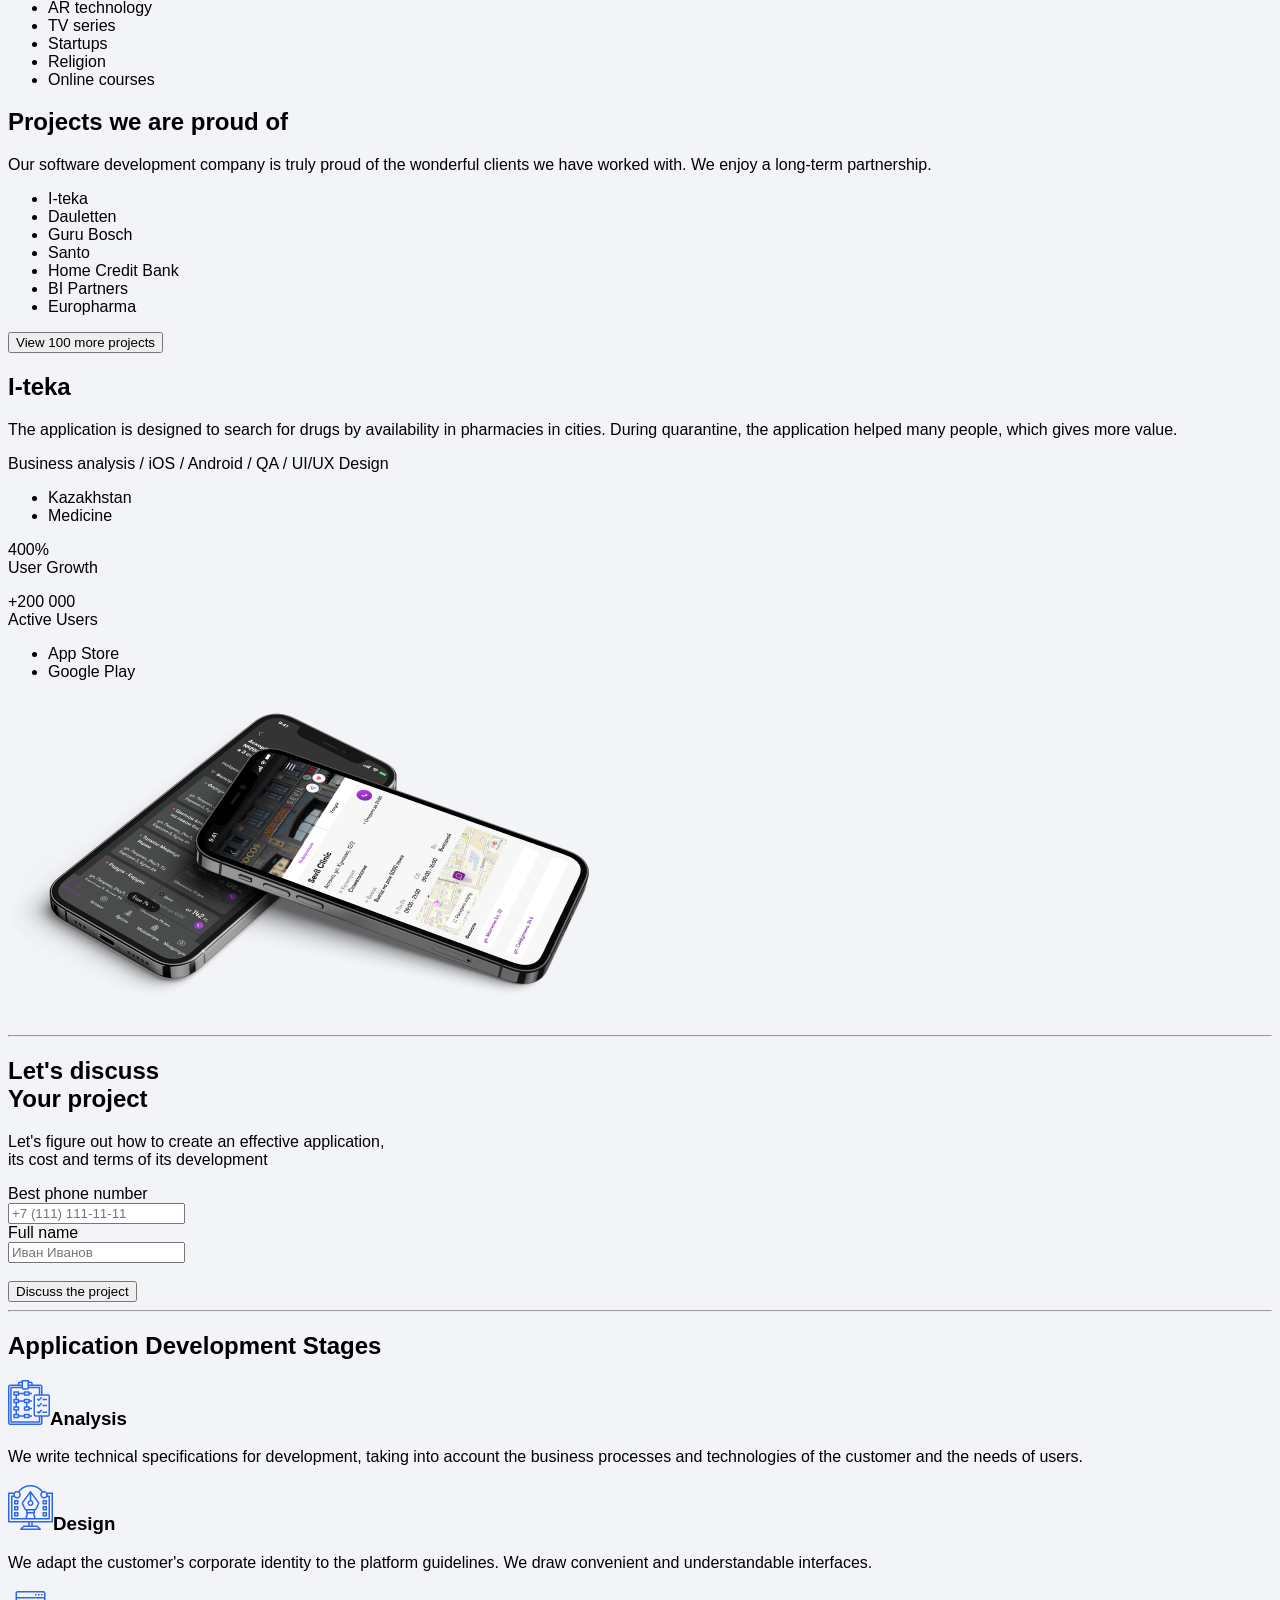
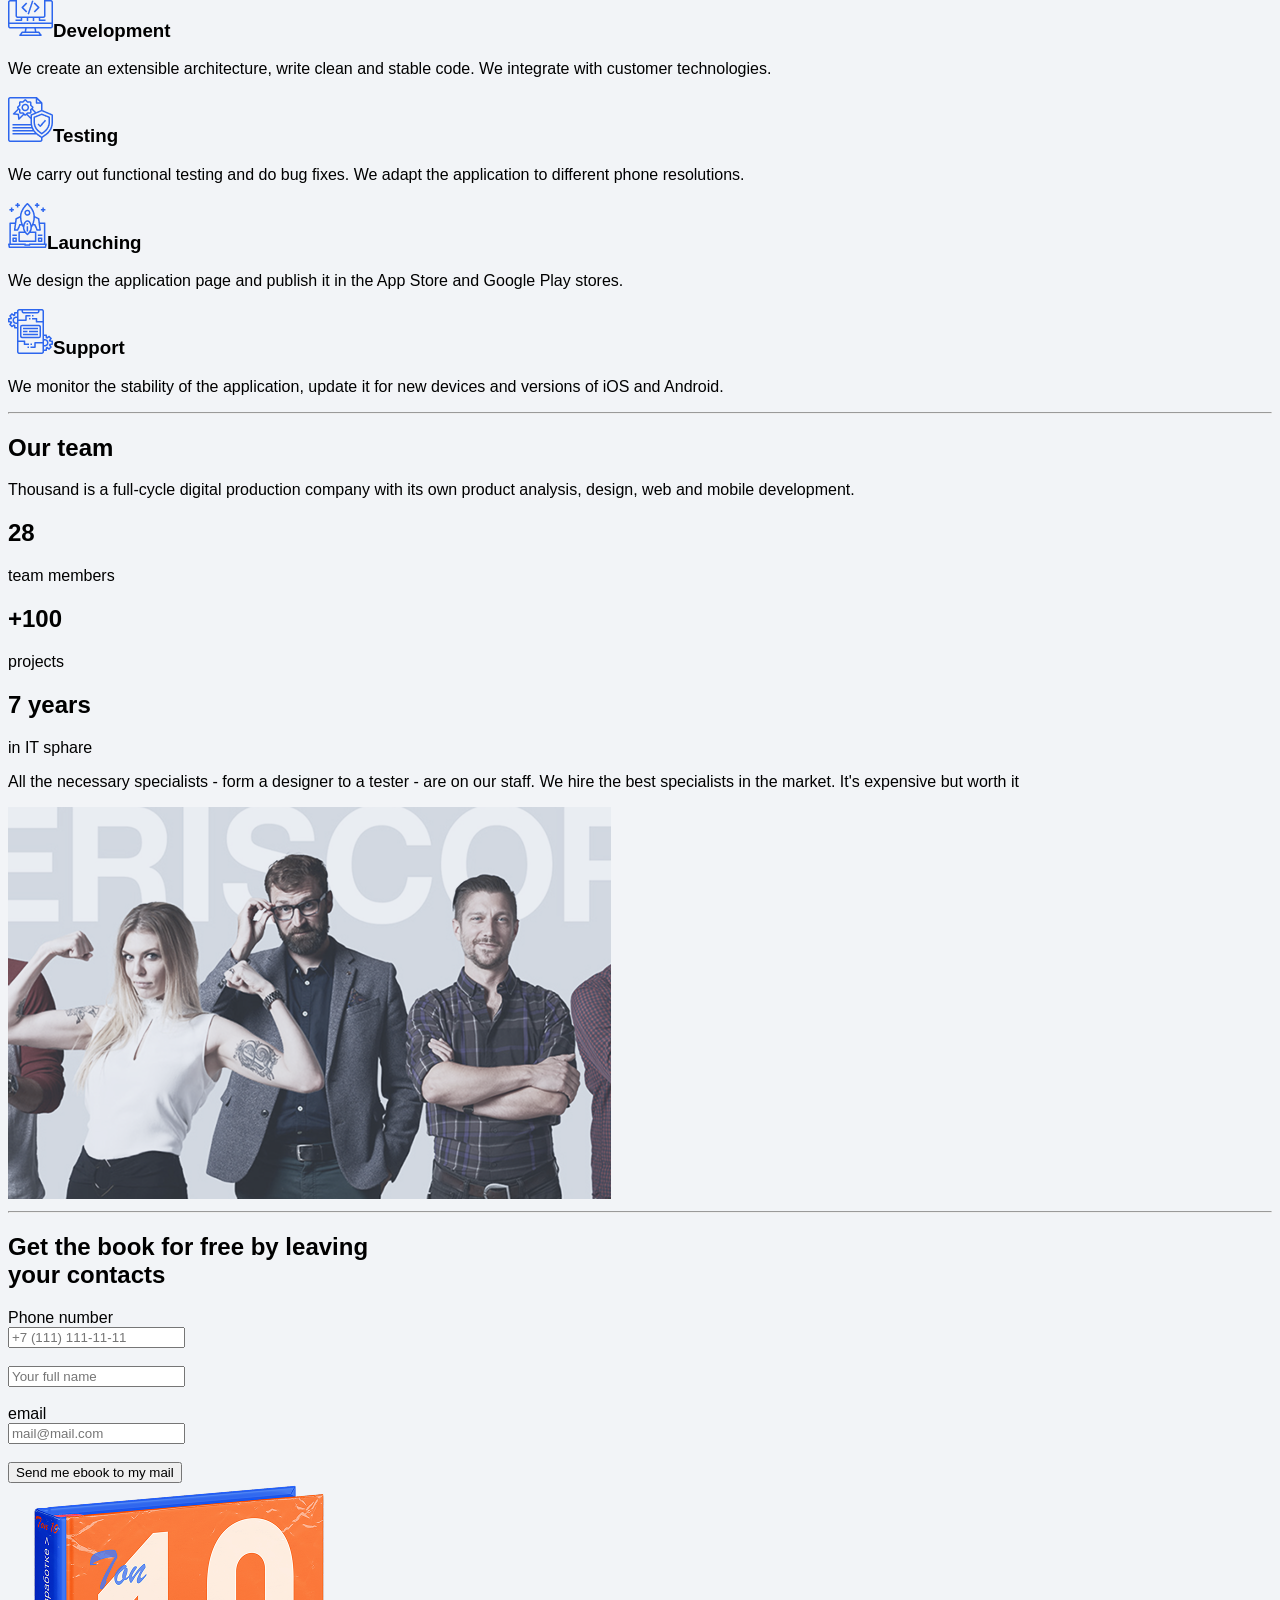
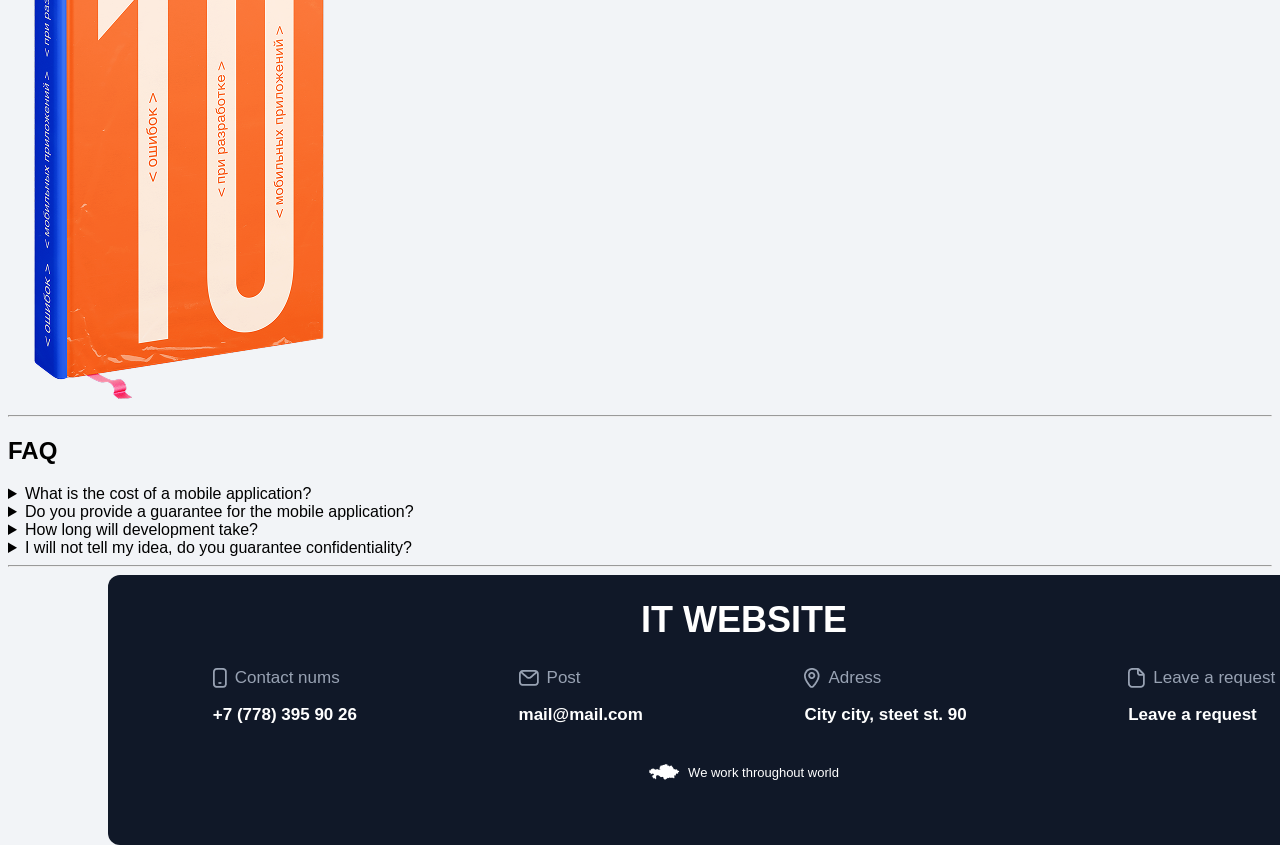
==== commit 62f9158b: "lab4 fix mistakes img footer" ====
--- a/index.html
+++ b/index.html
@@ -2,7 +2,7 @@
 <html>
 
 <head>
-    <title>Практика 5</title>
+    <title>Практика 4</title>
     <meta charset="UTF-8">
     <meta name="viewport" content="width=device-width, initial-scale=1.0">
     <link rel="stylesheet" href="src/assets/styles/style_itwebsite/style.css">
@@ -10,23 +10,8 @@
 
 <body>
     <header class="header-site">
-        <svg class="tablet-hide" width="59" height="40" viewBox="0 0 59 40" fill="none"
-            xmlns="http://www.w3.org/2000/svg">
-            <rect width="59" height="8" fill="#2D66EE" />
-            <rect y="16" width="59" height="8" fill="#2D66EE" />
-            <rect y="32" width="59" height="8" fill="#2D66EE" />
-        </svg>
-
-        <svg class="phone-hide" width="40" height="20" viewBox="0 0 40 20" fill="none"
-            xmlns="http://www.w3.org/2000/svg">
-            <rect width="40" height="4" fill="#2D66EE" />
-            <rect y="8" width="40" height="4" fill="#2D66EE" />
-            <rect y="16" width="40" height="4" fill="#2D66EE" />
-        </svg>
-
-
-        <h1 class="logo">IT WEBSITE</h1>
-        <nav class="hide">
+        <h1 class="logo">IT WEBSTIE</h1>
+        <nav>
             <ul class="list-section">
                 <li>Services</li>
                 <li>Media</li>
@@ -36,11 +21,11 @@
             </ul>
         </nav>
         <div class="contacts">
-            <div class="contact-item hide">
+            <div class="contact-item">
                 <img src="src/assets/img/img-itwebsite/phone.png" alt="phone">
                 <p>+7 (111) 111-11-11 +7 (111) 111-11-11</p>
             </div>
-            <div class="contact-item hide-email">
+            <div class="contact-item">
                 <img src="src/assets/img/img-itwebsite/mail.png" alt="mail">
                 <p>itcompany@mail.com</p>
             </div>
@@ -57,7 +42,7 @@
 
         <div class="consultation-form">
             <form>
-                <h3>Leave your contacts and we will call you back<br class="hide">within 30 minutes</h3>
+                <h3>Leave your contacts and we will call you back<br> within 30 minutes</h3>
                 <div class="consultation-contacts">
                     <div>
                         <label for="phone">Phone number</label><br>
@@ -67,62 +52,39 @@
                         <label for="name">Full name</label><br>
                         <input type="text" id="name" placeholder="Иван Иванов" required><br>
                     </div>
-                    <button type="submit">Get <br class="hide">consultation</button>
+                    <button type="submit">Get<br>consultation</button>
                 </div>
             </form>
         </div>
     </section>
 
+    <hr>
+
     <section class="development-page">
-        <div class="development-text">
-            <div class="head-text">
-                <h2>Full development cycle</h2>
-                <p>We use proven technologies</p>
-            </div>
-            <div class="info">
+        <div>
+            <h2>Full development cycle</h2>
+            <p>We use proven technologies</p>
+            <div>
                 <h3>Web</h3>
-                <p>PHP <span class="blue-text">/</span> Javascript <span class="blue-text">/</span> Node.JS <span
-                        class="blue-text">/</span> Web Socket <span class="blue-text">/</span> Socket.io <span
-                        class="blue-text">/</span> Vue.js <span class="blue-text">/</span> Nuxt
-                    <span class="blue-text">/</span> MySQL <span class="blue-text">/</span> Laravel <span
-                        class="blue-text">/</span> GO lang <span class="blue-text">/</span> django <span
-                        class="blue-text">/</span> Python
-                </p>
-            </div>
-            <div class="info">
+                <p>PHP / Javascript / Node.JS / Web Socket / Socket.io / Vue.js / Nuxt / MySQL / Laravel / GO lang /
+                    django / Python</p>
+            </div>
+            <div>
                 <h3>Mobile</h3>
-                <p>Swift <span class="blue-text">/</span> Kotlin <span class="blue-text">/</span> Alamofire <span
-                        class="blue-text">/</span> Firebase <span class="blue-text">/</span> CoreData <span
-                        class="blue-text">/</span> Room <span class="blue-text">/</span> Realm <span
-                        class="blue-text">/</span> Coroutine <span class="blue-text">/</span> RxJava <span
-                        class="blue-text">/</span> RxSwift <span class="blue-text">/</span> Unit
-                    Test <span class="blue-text">/</span> Navigation</p>
+                <p>Swift / Kotlin / Alamofire / Firebase / CoreData / Room / Realm / Coroutine / RxJava / RxSwift / Unit
+                    Test / Navigation</p>
             </div>
         </div>
 
         <div class="services">
             <ul>
-                <li><span>iOS development</span>
-                    <img src="src/assets/img/img-itwebsite/arrow.png" alt="arrow">
-                </li>
-                <li><span>Android development</span>
-                    <img src="src/assets/img/img-itwebsite/arrow.png" alt="arrow">
-                </li>
-                <li><span>Web development</span>
-                    <img src="src/assets/img/img-itwebsite/arrow.png" alt="arrow">
-                </li>
-                <li><span>UI/UX design</span>
-                    <img src="src/assets/img/img-itwebsite/arrow.png" alt="arrow">
-                </li>
-                <li><span>Testing</span>
-                    <img src="src/assets/img/img-itwebsite/arrow.png" alt="arrow">
-                </li>
-                <li><span>Launch</span>
-                    <img src="src/assets/img/img-itwebsite/arrow.png" alt="arrow">
-                </li>
-                <li><span>IT consulting</span>
-                    <img src="src/assets/img/img-itwebsite/arrow.png" alt="arrow">
-                </li>
+                <li>iOS development</li>
+                <li>Android development</li>
+                <li>Web development</li>
+                <li>UI/UX design</li>
+                <li>Testing</li>
+                <li>Launch</li>
+                <li>IT consulting</li>
             </ul>
         </div>
     </section>
@@ -368,40 +330,36 @@
     <footer class="footer">
         <h2>IT WEBSITE</h2>
         <div class="footer-content">
-            <div class="footer-row">
-                <div class="footer-item">
-                    <div class="head-footer-item">
-                        <img src="src/assets/img/img-itwebsite/phone-footer.png" alt="phone">
-                        <p>Contact nums</p>
-                    </div>
-                    <p class="main-footer-item">+7 (778) 395 90 26</p>
-                </div>
-
-                <div class="footer-item">
-                    <div class="head-footer-item">
-                        <img src="src/assets/img/img-itwebsite/mail-footer.png" alt="mail">
-                        <p>Post</p>
-                    </div>
-                    <p class="main-footer-item">mail@mail.com</p>
-                </div>
-            </div>
-
-            <div class="footer-row">
-                <div class="footer-item">
-                    <div class="head-footer-item">
-                        <img src="src/assets/img/img-itwebsite/address-footer.png" alt="address">
-                        <p>Adress</p>
-                    </div>
-                    <p class="main-footer-item">City city, steet st. 90</p>
-                </div>
-
-                <div class="footer-item">
-                    <div class="head-footer-item">
-                        <img src="src/assets/img/img-itwebsite/file-footer.png" alt="file">
-                        <p>Leave a request</p>
-                    </div>
-                    <p class="main-footer-item">Leave a request</p>
-                </div>
+            <div class="footer-item">
+                <div class="head-footer-item">
+                    <img src="src/assets/img/img-itwebsite/phone-footer.png" alt="phone">
+                    <p>Contact nums</p>
+                </div>
+                <p class="main-footer-item">+7 (778) 395 90 26</p>
+            </div>
+
+            <div class="footer-item">
+                <div class="head-footer-item">
+                    <img src="src/assets/img/img-itwebsite/mail-footer.png" alt="mail">
+                    <p>Post</p>
+                </div>
+                <p class="main-footer-item">mail@mail.com</p>
+            </div>
+
+            <div class="footer-item">
+                <div class="head-footer-item">
+                    <img src="src/assets/img/img-itwebsite/address-footer.png" alt="address">
+                    <p>Adress</p>
+                </div>
+                <p class="main-footer-item">City city, steet st. 90</p>
+            </div>
+
+            <div class="footer-item">
+                <div class="head-footer-item">
+                    <img src="src/assets/img/img-itwebsite/file-footer.png" alt="file">
+                    <p>Leave a request</p>
+                </div>
+                <p class="main-footer-item">Leave a request</p>
             </div>
         </div>
         <div class="footer-title">
--- a/src/assets/styles/style_itwebsite/style.css
+++ b/src/assets/styles/style_itwebsite/style.css
@@ -3,33 +3,31 @@
 @import "../global.css";
 @import "../utils.css";
 @import "../fonts.css";
-@import "./development.css";
 
 body {
     background-color: #F2F4F7;
-    font-family: 'Inter', Arial;
+    font-family:'Inter', Arial;
     font-weight: 400;
-    color: #101828;
 }
 
-.main-page {
+.main-page{
     height: 900px;
+    color: #101828;
     background-image: url('../../img/img-itwebsite/main-img.png');
     background-size: 60% auto;
     background-repeat: no-repeat;
     background-position: right center;
 }
 
-@media (max-width: 1440px) {
+@media (max-width: 1440px) { 
     .main-page {
         background-size: auto auto;
     }
 }
-
-.main-text {
+.main-text{
     position: absolute;
-    top: 160px;
-    margin: 0 108px;
+    top: 50px;
+    margin: 108px;
     width: 600px;
 }
 
@@ -38,7 +36,7 @@
     font-weight: 700;
 }
 
-.blue-text {
+.blue-text{
     color: #306FF5;
 }
 
@@ -47,7 +45,7 @@
     font-weight: 500;
 }
 
-.consultation-form {
+.consultation-form{
     width: 676px;
     height: 186px;
     position: absolute;
@@ -59,26 +57,26 @@
     box-shadow: 0 0 50px 5px rgba(0, 0, 0, 0.1);
 }
 
-.consultation-contacts {
+.consultation-contacts{
     display: flex;
     align-items: center;
     margin-top: 30px;
     justify-content: space-between;
 }
 
-.consultation-form h3 {
+.consultation-form h3{
     font-size: 20px;
     margin-top: 0;
     font-weight: 700;
 }
 
-.consultation-form label {
+.consultation-form label{
     font-size: 13px;
     font-weight: 500;
-    color: #667085;
+    color: #667085;  
 }
 
-.consultation-form input {
+.consultation-form input{
     border: none;
     border-bottom: 1px solid rgb(183, 182, 182);
     padding: 8px 0;
@@ -86,13 +84,13 @@
     font-weight: 400;
 }
 
-.consultation-form input::placeholder {
+.consultation-form input::placeholder{
     color: #101828;
 }
 
-.consultation-form button {
+.consultation-form button{
     width: 132px;
-    height: 58px;
+    height: 58px; 
     border-radius: 8px;
     border: none;
     background-color: #2D66EE;
@@ -101,78 +99,4 @@
     font-weight: 500;
     text-align: left;
     padding-left: 24px;
-}
-
-@media (max-width: 768px) {
-    .main-page {
-        height: 762px;
-        width: 768px;
-        background-image: url('../../img/img-itwebsite/main-img2.png');
-        background-size: auto auto;
-    }
-
-    .main-text {
-        top: 138px;
-        margin: 0 32px;
-        width: 383px;
-    }
-
-    .main-text h2 {
-        font-size: 28px;
-    }
-
-    .consultation-form {
-        width: 382px;
-        height: 356px;
-        top: 374px;
-        left: 32px;
-        padding: 32px;
-    }
-
-    .consultation-contacts {
-        display: flex;
-        flex-direction: column;
-        align-items: flex-start;
-        gap: 24px;
-    }
-
-    .consultation-form h3 {
-        font-size: 16px;
-    }
-
-    .hide{
-        display: none;
-    }
-
-    .consultation-form label {
-        font-size: 13px;
-        font-weight: 500;
-        color: #667085;
-    }
-
-    .consultation-form input {
-        font-size: 14px;
-    }
-
-    .consultation-form button {
-        width: 155px;
-        height: 40px;
-    }
-}
-
-@media (max-width: 425px) {
-    .main-page {
-        height: 1267px;
-        width: 425px;
-        background-position: center 345px;
-    }
-
-    .main-text {
-        margin: 0 24px;
-    }
-
-    .consultation-form {
-        top: 878px;
-        left: 24px;
-    }
 }
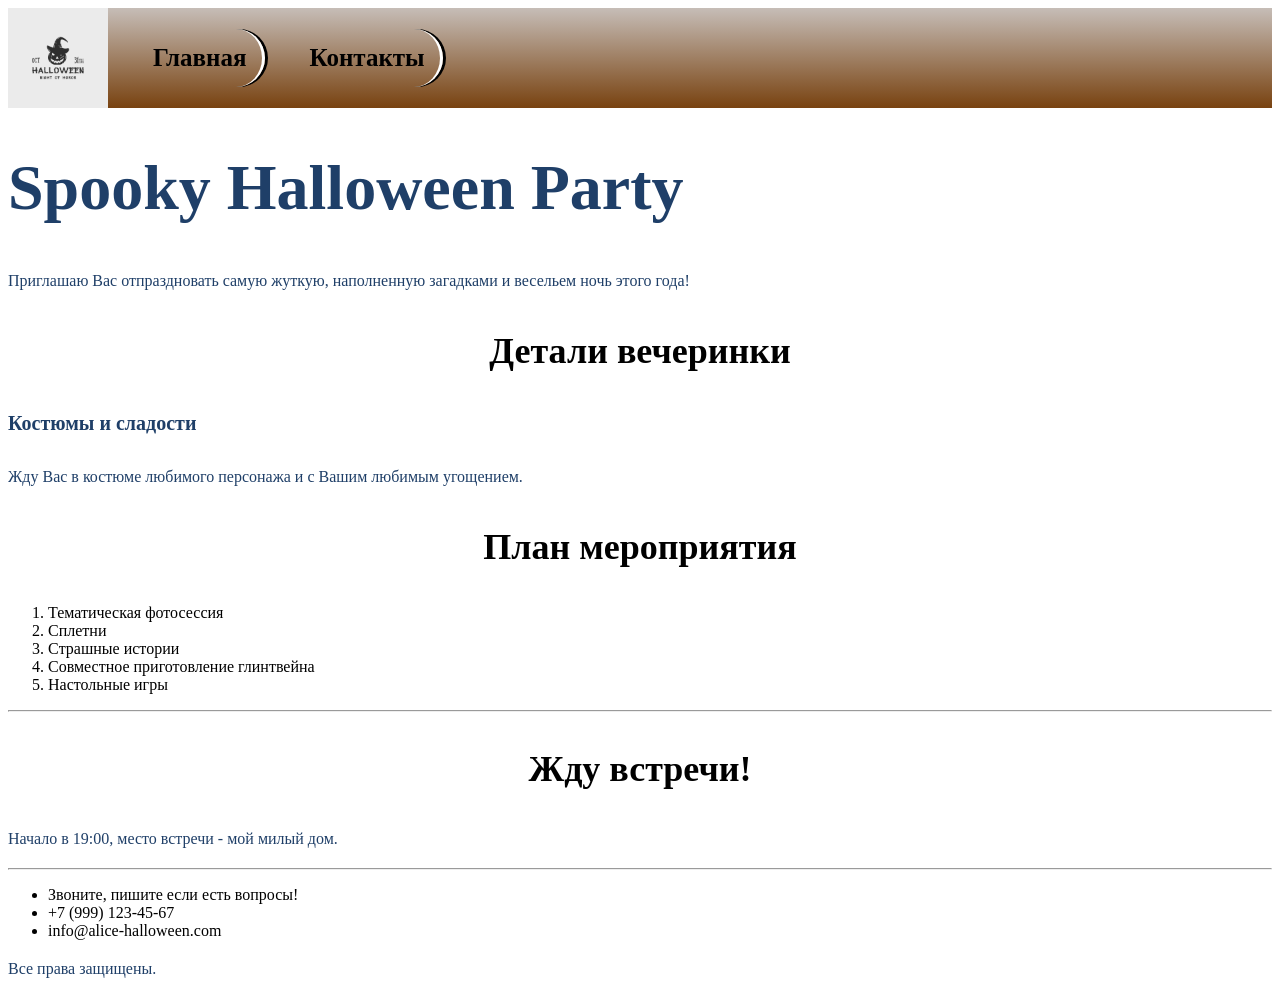
==== commit 684caaa8: "lab2 fix mistakes" ====
--- a/index.html
+++ b/index.html
@@ -2,372 +2,53 @@
 <html>
 
 <head>
-    <title>Практика 4</title>
+    <title>Halloween Party</title>
     <meta charset="UTF-8">
     <meta name="viewport" content="width=device-width, initial-scale=1.0">
-    <link rel="stylesheet" href="src/assets/styles/style_itwebsite/style.css">
+    <link rel="stylesheet" href="src/assets/styles/style.css">
 </head>
 
 <body>
-    <header class="header-site">
-        <h1 class="logo">IT WEBSTIE</h1>
+    <header>
+        <img src="halloween_logo.jpg" alt="Логотип Halloween Party" width="100">
         <nav>
-            <ul class="list-section">
-                <li>Services</li>
-                <li>Media</li>
-                <li>Cases</li>
-                <li>FAQ</li>
-                <li>Contacts</li>
+            <ul>
+                <li><a href="index.html">Главная</a></li>
+                <li><a href="contacts.html">Контакты</a></li>
             </ul>
         </nav>
-        <div class="contacts">
-            <div class="contact-item">
-                <img src="src/assets/img/img-itwebsite/phone.png" alt="phone">
-                <p>+7 (111) 111-11-11 +7 (111) 111-11-11</p>
-            </div>
-            <div class="contact-item">
-                <img src="src/assets/img/img-itwebsite/mail.png" alt="mail">
-                <p>itcompany@mail.com</p>
-            </div>
-        </div>
     </header>
+    <main>
+        <h1>Spooky Halloween Party</h1>
+        <p>Приглашаю Вас отпраздновать самую жуткую, наполненную загадками и весельем ночь этого года!</p>
 
-    <section class="main-page">
-        <div class="main-text">
-            <h2>Development of <span class="blue-text">mobile applications</span> and <span class="blue-text">web
-                    services</span> of any complexity</h2>
-            <p>We create mobile applications for iOS, Android that transfer your business to mobile applications of your
-                customers' devices</p>
-        </div>
+        <h3>Детали вечеринки</h3>
+        <h4>Костюмы и сладости</h4>
+        <p>Жду Вас в костюме любимого персонажа и с Вашим любимым угощением.</p>
 
-        <div class="consultation-form">
-            <form>
-                <h3>Leave your contacts and we will call you back<br> within 30 minutes</h3>
-                <div class="consultation-contacts">
-                    <div>
-                        <label for="phone">Phone number</label><br>
-                        <input type="tel" id="phone" placeholder="+7 (111) 111-11-11" required><br>
-                    </div>
-                    <div>
-                        <label for="name">Full name</label><br>
-                        <input type="text" id="name" placeholder="Иван Иванов" required><br>
-                    </div>
-                    <button type="submit">Get<br>consultation</button>
-                </div>
-            </form>
-        </div>
-    </section>
-
+        <h3>План мероприятия</h3>
+        <p>
+        <ol>
+            <li>Тематическая фотосессия</li>
+            <li>Cплетни</li>
+            <li>Cтрашные истории</li>
+            <li>Cовместное приготовление глинтвейна</li>
+            <li>Настольные игры</li>
+        </ol>
+        </p>
+    </main>
     <hr>
-
-    <section class="development-page">
-        <div>
-            <h2>Full development cycle</h2>
-            <p>We use proven technologies</p>
-            <div>
-                <h3>Web</h3>
-                <p>PHP / Javascript / Node.JS / Web Socket / Socket.io / Vue.js / Nuxt / MySQL / Laravel / GO lang /
-                    django / Python</p>
-            </div>
-            <div>
-                <h3>Mobile</h3>
-                <p>Swift / Kotlin / Alamofire / Firebase / CoreData / Room / Realm / Coroutine / RxJava / RxSwift / Unit
-                    Test / Navigation</p>
-            </div>
-        </div>
-
-        <div class="services">
-            <ul>
-                <li>iOS development</li>
-                <li>Android development</li>
-                <li>Web development</li>
-                <li>UI/UX design</li>
-                <li>Testing</li>
-                <li>Launch</li>
-                <li>IT consulting</li>
-            </ul>
-        </div>
-    </section>
-
-    <hr>
-
-    <section class="projects-page">
-        <h2>Developed more than <span>100</span> projects in <span>15</span> industries</h2>
-
-        <div class="industries">
-            <div>
-                <ul>
-                    <li>Social media</li>
-                    <li>Fitness and sport</li>
-                    <li>Bank</li>
-                    <li>Construction</li>
-                    <li>Game projects</li>
-                </ul>
-            </div>
-            <div>
-                <ul>
-                    <li>Education</li>
-                    <li>Auto, transport</li>
-                    <li>Medicine, health</li>
-                    <li>Restaurants, food delivery</li>
-                    <li>Marketplaces</li>
-                </ul>
-            </div>
-            <div>
-                <ul>
-                    <li>AR technology</li>
-                    <li>TV series</li>
-                    <li>Startups</li>
-                    <li>Religion</li>
-                    <li>Online courses</li>
-                </ul>
-            </div>
-        </div>
-    </section>
-
-    <section>
-        <h2>Projects we are proud of</h2>
-        <p>Our software development company is truly proud of the wonderful clients we have worked with. We enjoy a
-            long-term partnership.</p>
-        <div class="projects">
-            <ul>
-                <li>I-teka</li>
-                <li>Dauletten</li>
-                <li>Guru Bosch</li>
-                <li>Santo</li>
-                <li>Home Credit Bank</li>
-                <li>BI Partners</li>
-                <li>Europharma</li>
-            </ul>
-            <button>View 100 more projects</button>
-        </div>
-
-        <div class="project-I-teka">
-            <h2>I-teka</h2>
-            <p>The application is designed to search for drugs by availability in pharmacies in cities. During
-                quarantine, the application helped many people, which gives more value.</p>
-
-            <p>Business analysis / iOS / Android / QA / UI/UX Design</p>
-
-            <div class="info">
-                <ul>
-                    <li>Kazakhstan</li>
-                    <li>Medicine</li>
-                </ul>
-            </div>
-
-            <div class="status">
-                <p>400%<br>User Growth</p>
-                <p>+200 000<br>Active Users</p>
-            </div>
-
-            <div class="apps">
-                <ul>
-                    <li>App Store</li>
-                    <li>Google Play</li>
-                </ul>
-            </div>
-            <img src="src/assets/img/img-itwebsite/i-teka.png" alt="i-teka" title="i-teka">
-        </div>
-    </section>
-
-    <hr>
-
-    <section class="discussing-page">
-        <div>
-            <h2>Let's discuss<br>Your project</h2>
-            <p>Let's figure out how to create an effective application,<br>
-                its cost and terms of its development</p>
-        </div>
-
-        <div>
-            <form class="discuss-contacts">
-                <label for="phone">Best phone number</label><br>
-                <input type="tel" id="phone" placeholder="+7 (111) 111-11-11" required><br>
-
-                <label for="name">Full name</label><br>
-                <input type="text" id="name" placeholder="Иван Иванов" required><br>
-
-                <br><button type="submit">Discuss the project</button>
-            </form>
-        </div>
-    </section>
-
-    <hr>
-
-    <section class="stages-page">
-        <h2>Application Development Stages</h2>
-        <div>
-            <h3><img src="src/assets/img/img-itwebsite/plan.png" alt="Analysis" title="Analysis">Analysis</h3>
-            <p>We write technical specifications for development, taking into account the business processes and
-                technologies of the customer and the needs of users.</p>
-        </div>
-
-        <div>
-            <h3><img src="src/assets/img/img-itwebsite/design.png" alt="Design" title="Design">Design</h3>
-            <p>We adapt the customer's corporate identity to the platform guidelines. We draw convenient and
-                understandable interfaces.</p>
-        </div>
-
-        <div>
-            <h3><img src="src/assets/img/img-itwebsite/computer coding.png" alt="Development"
-                    title="Development">Development
-            </h3>
-            <p>We create an extensible architecture, write clean and stable code. We integrate with customer
-                technologies.</p>
-        </div>
-
-        <div>
-            <h3><img src="src/assets/img/img-itwebsite/copyright.png" alt="Testing" title="Testing">Testing</h3>
-            <p>We carry out functional testing and do bug fixes. We adapt the application to different phone
-                resolutions.</p>
-        </div>
-
-        <div>
-            <h3><img src="src/assets/img/img-itwebsite/hosting.png" alt="Launching" title="Launching">Launching</h3>
-            <p>We design the application page and publish it in the App Store and Google Play stores.</p>
-        </div>
-
-        <div>
-            <h3><img src="src/assets/img/img-itwebsite/mobile setting.png" alt="Support" title="Support">Support</h3>
-            <p>We monitor the stability of the application, update it for new devices and versions of iOS and Android.
-            </p>
-        </div>
-    </section>
-
-    <hr>
-
-    <section class="team-page">
-        <div>
-            <h2>Our team</h2>
-            <p>Thousand is a full-cycle digital production company with its own product analysis,
-                design, web and mobile development.
-            </p>
-            <div>
-                <h2>28</h2>
-                <p>team members</p>
-            </div>
-            <div>
-                <h2>+100</h2>
-                <p>projects</p>
-            </div>
-            <div>
-                <h2>7 years</h2>
-                <p>in IT sphare</p>
-            </div>
-
-            <p>All the necessary specialists - form a designer to a tester - are on our staff.
-                We hire the best specialists in the market. It's expensive but worth it</p>
-        </div>
-        <img src="src/assets/img/img-itwebsite/team.png" alt="team" title="team">
-    </section>
-
-    <hr>
-
-    <section>
-        <h2>Get the book for free by leaving<br>your contacts</h2>
-        <div>
-            <form class="book-contacts">
-                <label for="phone">Phone number</label><br>
-                <input type="tel" id="phone" placeholder="+7 (111) 111-11-11" required><br>
-
-                <br><input type="text" placeholder="Your full name" required><br>
-
-                <br><label for="email">email</label><br>
-                <input type="email" id="email" placeholder="mail@mail.com" required><br>
-
-                <br><button type="submit">Send me ebook to my mail</button>
-            </form>
-        </div>
-        <img src="src/assets/img/img-itwebsite/book.png" alt="book" title="book">
-    </section>
-
-    <hr>
-
-    <section class="faq-page">
-        <h2>FAQ</h2>
-        <div class="first-column">
-            <div>
-                <details class="f">
-                    <summary>What is the cost of a mobile application?</summary>
-                    <p></p>
-                </details>
-            </div>
-            <div>
-                <details>
-                    <summary>Do you provide a guarantee for the mobile application?</summary>
-                    <p></p>
-                </details>
-            </div>
-        </div>
-        <div class="second-column">
-            <div>
-                <details>
-                    <summary>How long will development take?</summary>
-                    <p>Development terms directly depend on the requirements for the mobile application, the
-                        characteristics
-                        of
-                        the company, as well as the wishes of the customer.</p>
-                    <p>Average development time from start to finished application:
-                        Medium projects up to <span>3 months</span>.
-                        Large projects about <span>4-6 months</span>.
-                        To get a more accurate estimate of the project completion time, it is necessary to determine the
-                        main
-                        task of the application, think over its logic and functionality.</p>
-                </details>
-            </div>
-            <div>
-                <details>
-                    <summary>I will not tell my idea, do you guarantee confidentiality?</summary>
-                    <p></p>
-                </details>
-            </div>
-        </div>
-    </section>
-
-    <hr>
-
-    <footer class="footer">
-        <h2>IT WEBSITE</h2>
-        <div class="footer-content">
-            <div class="footer-item">
-                <div class="head-footer-item">
-                    <img src="src/assets/img/img-itwebsite/phone-footer.png" alt="phone">
-                    <p>Contact nums</p>
-                </div>
-                <p class="main-footer-item">+7 (778) 395 90 26</p>
-            </div>
-
-            <div class="footer-item">
-                <div class="head-footer-item">
-                    <img src="src/assets/img/img-itwebsite/mail-footer.png" alt="mail">
-                    <p>Post</p>
-                </div>
-                <p class="main-footer-item">mail@mail.com</p>
-            </div>
-
-            <div class="footer-item">
-                <div class="head-footer-item">
-                    <img src="src/assets/img/img-itwebsite/address-footer.png" alt="address">
-                    <p>Adress</p>
-                </div>
-                <p class="main-footer-item">City city, steet st. 90</p>
-            </div>
-
-            <div class="footer-item">
-                <div class="head-footer-item">
-                    <img src="src/assets/img/img-itwebsite/file-footer.png" alt="file">
-                    <p>Leave a request</p>
-                </div>
-                <p class="main-footer-item">Leave a request</p>
-            </div>
-        </div>
-        <div class="footer-title">
-            <img src="src/assets/img/img-itwebsite/spot.png" alt="spot">
-            <p>We work throughout world</p>
-        </div>
+    <footer>
+        <h3>Жду встречи!</h3>
+        <p>Начало в 19:00, место встречи - мой милый дом.</p>
+        <hr>
+        <ul>
+            <li>Звоните, пишите если есть вопросы!</li>
+            <li>+7 (999) 123-45-67</li>
+            <li>info@alice-halloween.com</li>
+        </ul>
+        <p>Все права защищены.</p>
     </footer>
-
 </body>
 
 </html>
--- a/src/assets/styles/style.css
+++ b/src/assets/styles/style.css
@@ -0,0 +1,93 @@
+@import "./global.css";
+@import "./fonts.css";
+@import "./utils.css";
+
+.test {
+    color: yellow !important;
+}
+
+.test {
+    color: red !important;
+}
+
+p {
+    font-size: 16px;
+    line-height: 26px;
+    color: #1F3F68;
+}
+
+h1 {
+    font-size: 64px;
+    color: #1F3F68;
+}
+
+h2 {
+    font-weight: 500;
+    font-size: 44px;
+    text-align: center;
+}
+
+h3 {
+    font-size: 36px;
+    text-align: center;
+}
+
+h4 {
+    font-size: 20px;
+    line-height: 30px;
+    color: #1F3F68;
+}
+
+input, textarea {
+    border: 1px solid #356EAD;
+    box-sizing: border-box;
+    border-radius: 10px;
+    opacity: 0.4.
+}
+
+button {
+    background: linear-gradient(135deg, #3c44cf 0%, #5647ad 50%, #7338b2 100%);
+    box-shadow: 5px 20px 50px rgba(16, 112, 177, 0.2);
+    border-radius: 10px;
+    font-weight: 500;
+    font-size: 16px;
+    line-height: 26px;
+    text-align: center;
+    color: #FFFFFF;
+    text-transform: uppercase;
+}
+
+.form-background {
+    background-image: url('../img/form_back.jpg');
+    padding: 10px;
+    border-radius: 10px;
+    color: rgb(201, 185, 175);
+}
+
+header {
+    display: flex;
+    align-items: center;
+    background: linear-gradient(0deg, #784210 0%, #c6bdb7 100%);
+}
+
+header nav ul {
+    display: inline-flex;
+    gap: 30px;
+    padding-left: 30px;
+}
+
+header nav li {
+    list-style-type: none;
+    position: relative;
+    border-right: 3px solid white;
+    border-radius: 0 30px 30px 0;
+    box-shadow: 3px 0 0 0 rgba(0, 0, 0);
+    padding: 15px;
+    font-size: 25px;
+    font-weight: bold;
+}
+
+header nav a {
+    color: black;
+    text-decoration: none;
+}
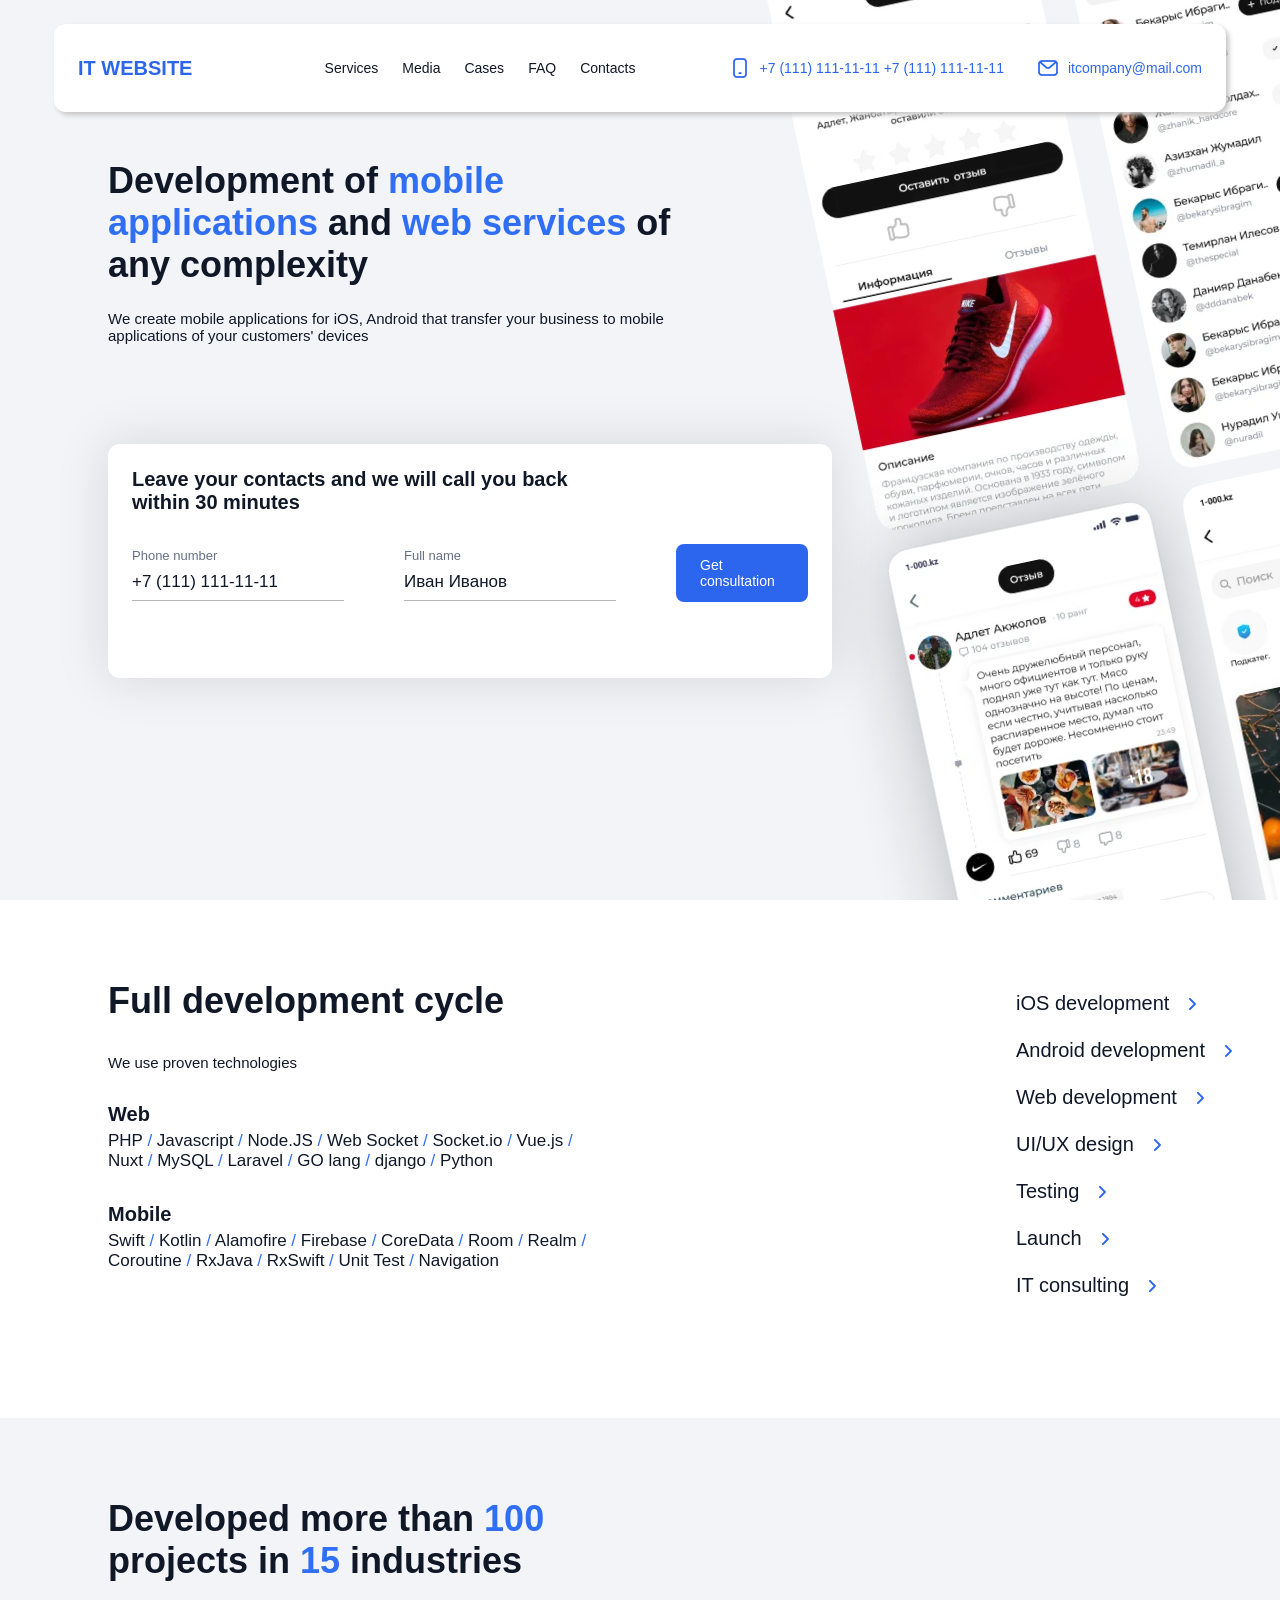
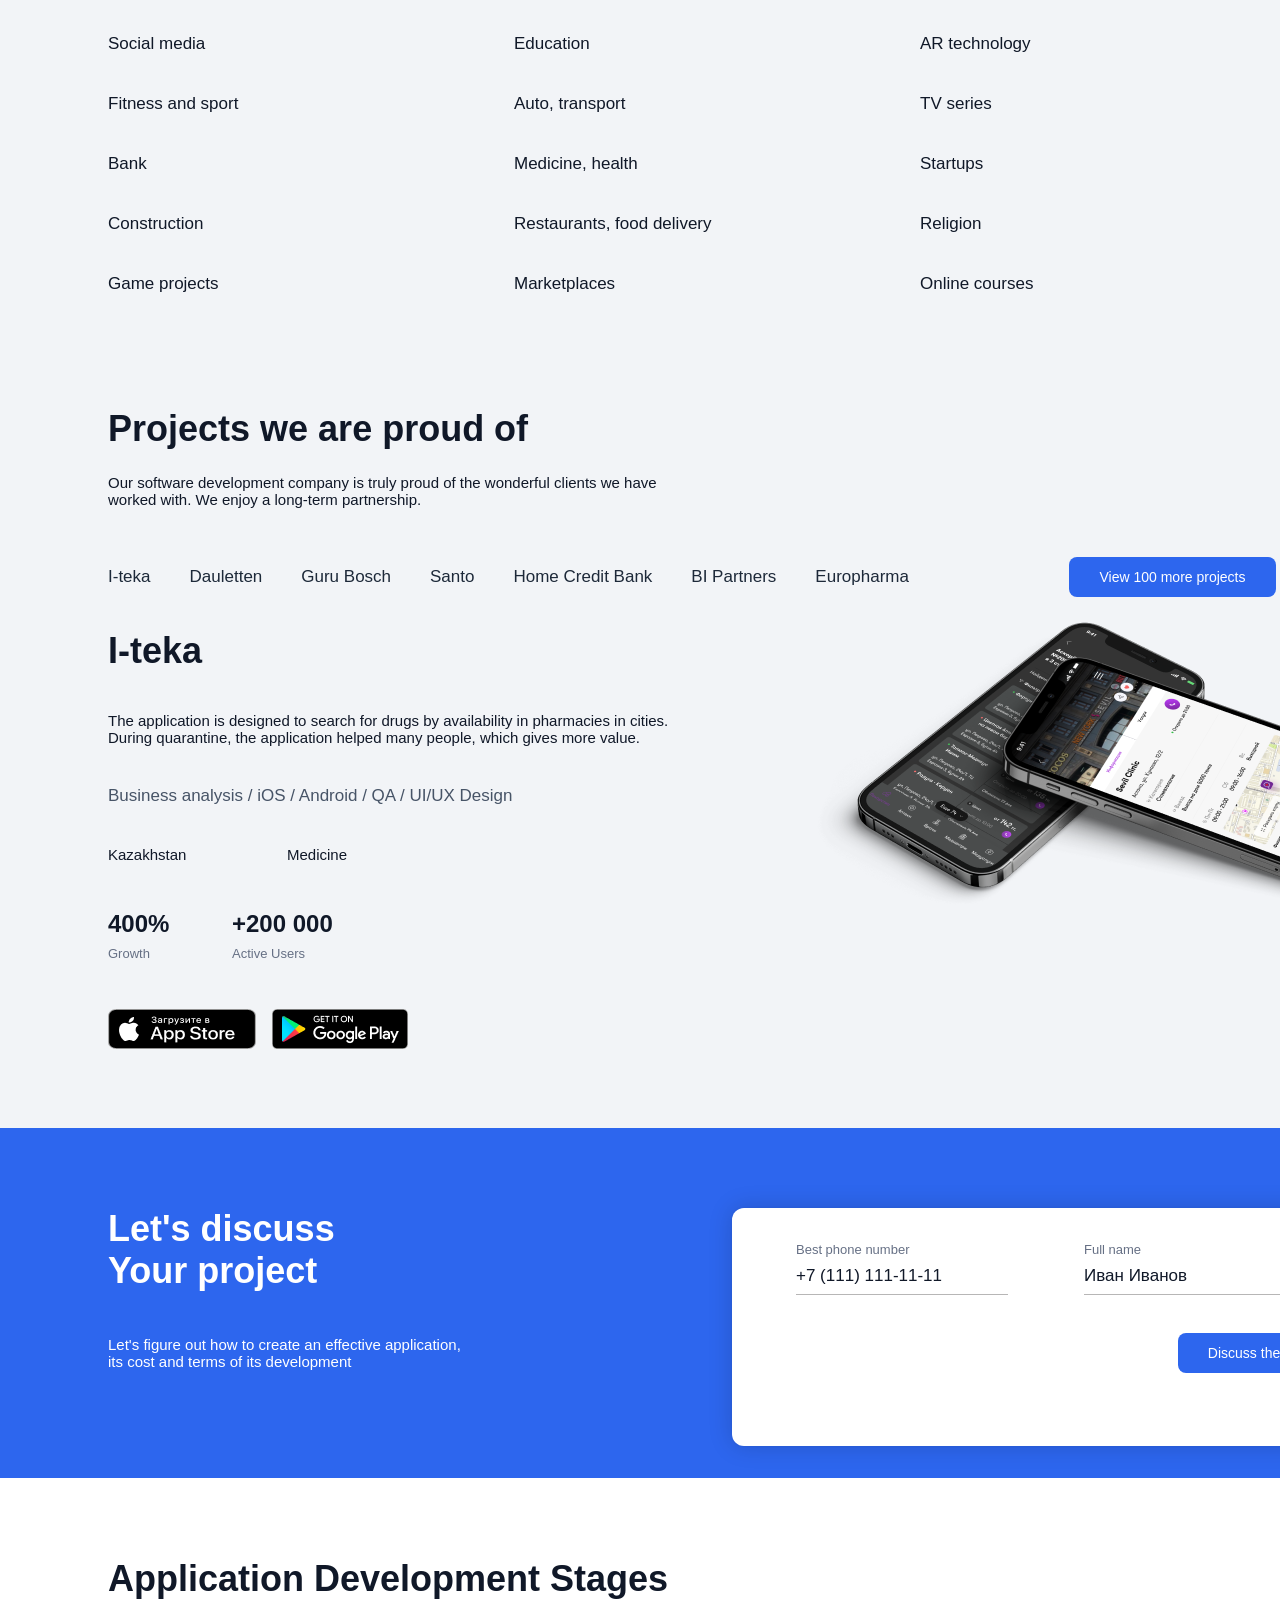
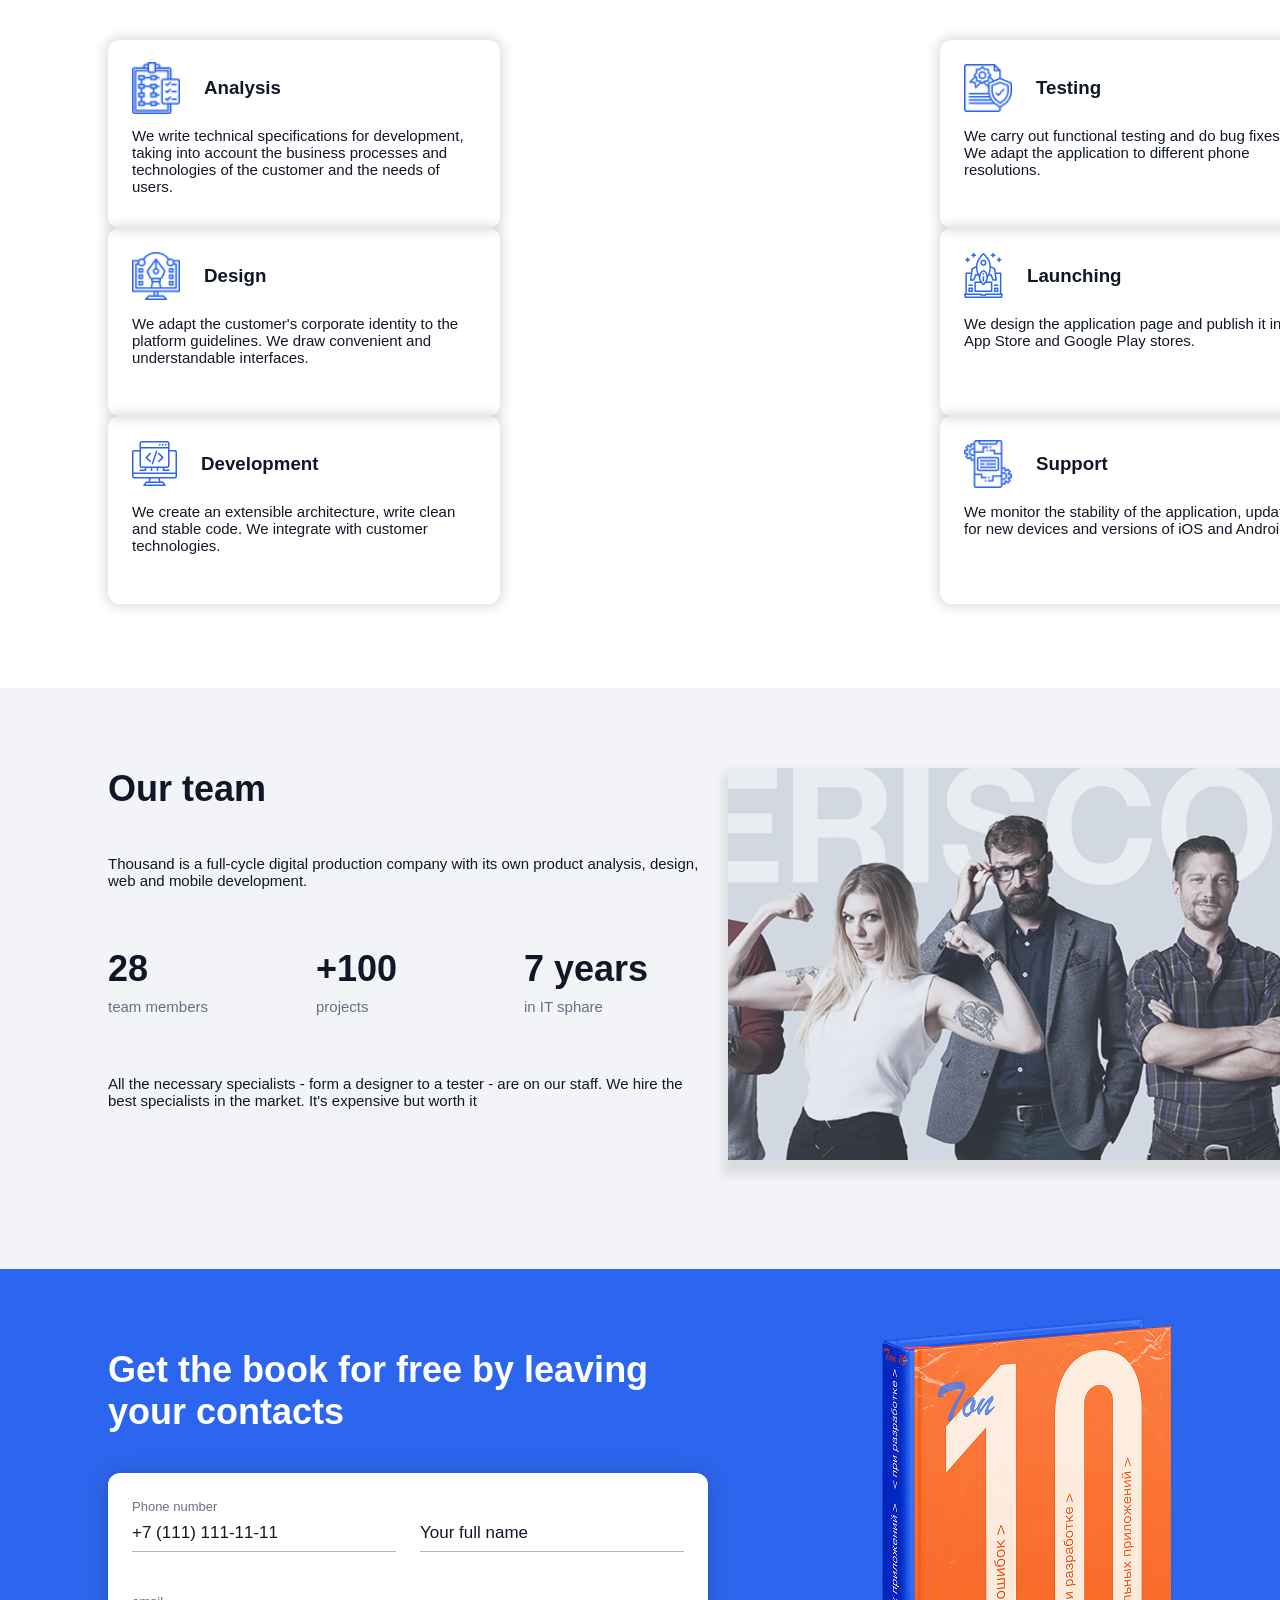
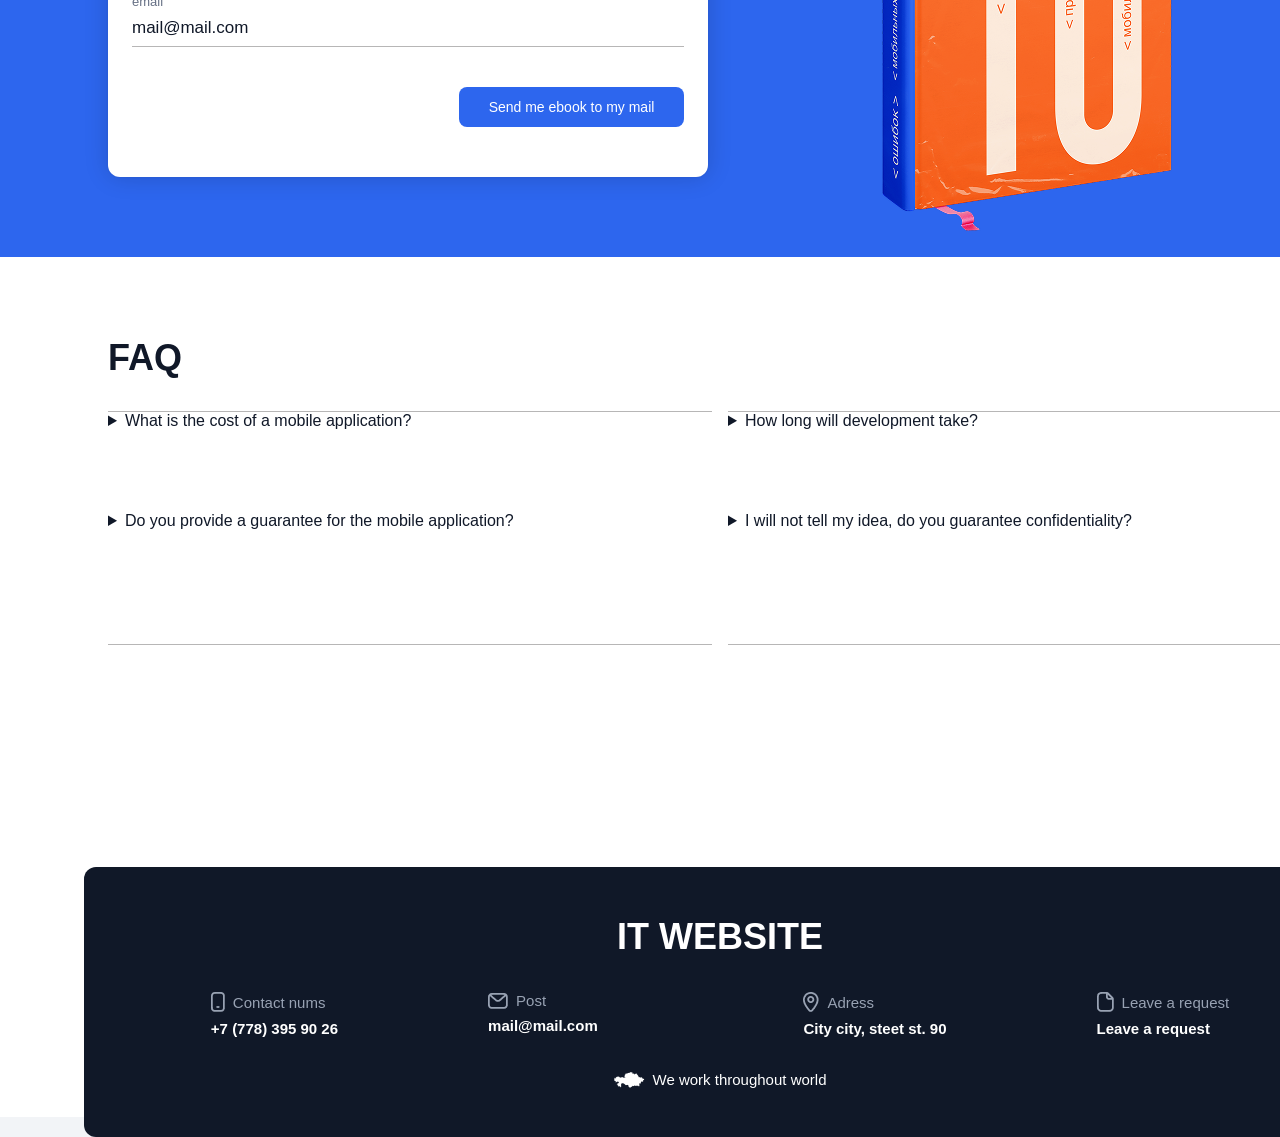
==== commit 54abb074: "lab7 not ended" ====
--- a/index.html
+++ b/index.html
@@ -2,53 +2,461 @@
 <html>
 
 <head>
-    <title>Halloween Party</title>
+    <title>Практика 7</title>
     <meta charset="UTF-8">
     <meta name="viewport" content="width=device-width, initial-scale=1.0">
-    <link rel="stylesheet" href="src/assets/styles/style.css">
+    <link rel="stylesheet" href="src/assets/styles/style_itwebsite/style.css">
 </head>
 
 <body>
-    <header>
-        <img src="halloween_logo.jpg" alt="Логотип Halloween Party" width="100">
-        <nav>
-            <ul>
-                <li><a href="index.html">Главная</a></li>
-                <li><a href="contacts.html">Контакты</a></li>
+    <header class="header-site">
+        <svg class="tablet-hide" width="59" height="40" viewBox="0 0 59 40" fill="none"
+            xmlns="http://www.w3.org/2000/svg">
+            <rect width="59" height="8" fill="#2D66EE" />
+            <rect y="16" width="59" height="8" fill="#2D66EE" />
+            <rect y="32" width="59" height="8" fill="#2D66EE" />
+        </svg>
+
+        <svg class="phone-hide" width="40" height="20" viewBox="0 0 40 20" fill="none"
+            xmlns="http://www.w3.org/2000/svg">
+            <rect width="40" height="4" fill="#2D66EE" />
+            <rect y="8" width="40" height="4" fill="#2D66EE" />
+            <rect y="16" width="40" height="4" fill="#2D66EE" />
+        </svg>
+
+
+        <h1 class="logo">IT WEBSITE</h1>
+        <nav class="hide">
+            <ul class="list-section">
+                <li>Services</li>
+                <li>Media</li>
+                <li>Cases</li>
+                <li>FAQ</li>
+                <li>Contacts</li>
             </ul>
         </nav>
+        <div class="contacts">
+            <div class="contact-item hide">
+                <img src="src/assets/img/img-itwebsite/phone.png" alt="phone">
+                <p>+7 (111) 111-11-11 +7 (111) 111-11-11</p>
+            </div>
+            <div class="contact-item hide-email">
+                <img src="src/assets/img/img-itwebsite/mail.png" alt="mail">
+                <p>itcompany@mail.com</p>
+            </div>
+        </div>
     </header>
-    <main>
-        <h1>Spooky Halloween Party</h1>
-        <p>Приглашаю Вас отпраздновать самую жуткую, наполненную загадками и весельем ночь этого года!</p>
-
-        <h3>Детали вечеринки</h3>
-        <h4>Костюмы и сладости</h4>
-        <p>Жду Вас в костюме любимого персонажа и с Вашим любимым угощением.</p>
-
-        <h3>План мероприятия</h3>
-        <p>
-        <ol>
-            <li>Тематическая фотосессия</li>
-            <li>Cплетни</li>
-            <li>Cтрашные истории</li>
-            <li>Cовместное приготовление глинтвейна</li>
-            <li>Настольные игры</li>
-        </ol>
-        </p>
-    </main>
-    <hr>
-    <footer>
-        <h3>Жду встречи!</h3>
-        <p>Начало в 19:00, место встречи - мой милый дом.</p>
-        <hr>
-        <ul>
-            <li>Звоните, пишите если есть вопросы!</li>
-            <li>+7 (999) 123-45-67</li>
-            <li>info@alice-halloween.com</li>
-        </ul>
-        <p>Все права защищены.</p>
+
+    <section class="main-page">
+
+        <div class="moving-images">
+            <div class="moving-image image-left"></div>
+            <div class="moving-image image-right"></div>
+        </div>
+
+        <div class="main-text">
+            <h2>Development of <span class="blue-text">mobile applications</span> and <span class="blue-text">web
+                    services</span> of any complexity</h2>
+            <p>We create mobile applications for iOS, Android that transfer your business to mobile applications of your
+                customers' devices</p>
+        </div>
+
+        <div class="consultation-form">
+            <form>
+                <h3>Leave your contacts and we will call you back<br class="hide">within 30 minutes</h3>
+                <div class="consultation-contacts">
+                    <div>
+                        <label for="phone">Phone number</label><br>
+                        <input type="tel" id="phone" placeholder="+7 (111) 111-11-11" required><br>
+                    </div>
+                    <div>
+                        <label for="name">Full name</label><br>
+                        <input type="text" id="name" placeholder="Иван Иванов" required><br>
+                    </div>
+                    <button type="submit">Get <br class="hide">consultation</button>
+                </div>
+            </form>
+        </div>
+    </section>
+
+    <section class="development-page">
+        <div class="development-text">
+            <div class="head-text">
+                <h2>Full development cycle</h2>
+                <p>We use proven technologies</p>
+            </div>
+            <div class="info">
+                <h3>Web</h3>
+                <p>PHP <span class="blue-text">/</span> Javascript <span class="blue-text">/</span> Node.JS <span
+                        class="blue-text">/</span> Web Socket <span class="blue-text">/</span> Socket.io <span
+                        class="blue-text">/</span> Vue.js <span class="blue-text">/</span> Nuxt
+                    <span class="blue-text">/</span> MySQL <span class="blue-text">/</span> Laravel <span
+                        class="blue-text">/</span> GO lang <span class="blue-text">/</span> django <span
+                        class="blue-text">/</span> Python
+                </p>
+            </div>
+            <div class="info">
+                <h3>Mobile</h3>
+                <p>Swift <span class="blue-text">/</span> Kotlin <span class="blue-text">/</span> Alamofire <span
+                        class="blue-text">/</span> Firebase <span class="blue-text">/</span> CoreData <span
+                        class="blue-text">/</span> Room <span class="blue-text">/</span> Realm <span
+                        class="blue-text">/</span> Coroutine <span class="blue-text">/</span> RxJava <span
+                        class="blue-text">/</span> RxSwift <span class="blue-text">/</span> Unit
+                    Test <span class="blue-text">/</span> Navigation</p>
+            </div>
+        </div>
+
+        <div class="services">
+            <ul>
+                <li><span>iOS development</span>
+                    <img src="src/assets/img/img-itwebsite/arrow.png" alt="arrow">
+                </li>
+                <li><span>Android development</span>
+                    <img src="src/assets/img/img-itwebsite/arrow.png" alt="arrow">
+                </li>
+                <li><span>Web development</span>
+                    <img src="src/assets/img/img-itwebsite/arrow.png" alt="arrow">
+                </li>
+                <li><span>UI/UX design</span>
+                    <img src="src/assets/img/img-itwebsite/arrow.png" alt="arrow">
+                </li>
+                <li><span>Testing</span>
+                    <img src="src/assets/img/img-itwebsite/arrow.png" alt="arrow">
+                </li>
+                <li><span>Launch</span>
+                    <img src="src/assets/img/img-itwebsite/arrow.png" alt="arrow">
+                </li>
+                <li><span>IT consulting</span>
+                    <img src="src/assets/img/img-itwebsite/arrow.png" alt="arrow">
+                </li>
+            </ul>
+        </div>
+    </section>
+
+
+    <section class="industries-page">
+        <h2>Developed more than <span class="blue-text">100</span> <br>projects in <span class="blue-text">15</span>
+            industries</h2>
+
+        <div class="industries">
+            <div class="industries-list">
+                <ul>
+                    <li>Social media</li>
+                    <li>Fitness and sport</li>
+                    <li>Bank</li>
+                    <li>Construction</li>
+                    <li>Game projects</li>
+                </ul>
+            </div>
+            <div class="industries-list">
+                <ul>
+                    <li>Education</li>
+                    <li>Auto, transport</li>
+                    <li>Medicine, health</li>
+                    <li>Restaurants, food delivery</li>
+                    <li>Marketplaces</li>
+                </ul>
+            </div>
+            <div class="industries-list">
+                <ul>
+                    <li>AR technology</li>
+                    <li>TV series</li>
+                    <li>Startups</li>
+                    <li>Religion</li>
+                    <li>Online courses</li>
+                </ul>
+            </div>
+        </div>
+    </section>
+
+    <section class="projects-page">
+        <h2>Projects we are proud of</h2>
+        <p>Our software development company is truly proud of the wonderful clients we have worked with. We enjoy a
+            long-term partnership.</p>
+        <div class="info-button">
+            <div class="projects-info">
+                <ul>
+                    <li>I-teka</li>
+                    <li>Dauletten</li>
+                    <li>Guru Bosch</li>
+                    <li>Santo</li>
+                    <li>Home Credit Bank</li>
+                    <li>BI Partners</li>
+                    <li>Europharma</li>
+                </ul>
+            </div>
+            <button>View 100 more projects</button>
+        </div>
+
+        <div class="I-teka-container">
+            <div class="project-I-teka">
+                <h2>I-teka</h2>
+                <p>The application is designed to search for drugs by availability in pharmacies in cities. During
+                    quarantine, the application helped many people, which gives more value.</p>
+
+                <p class="bigger-p">Business analysis / iOS / Android / QA / UI/UX Design</p>
+
+                <div class="info-I-teka">
+                    <ul>
+                        <li>Kazakhstan</li>
+                        <li>Medicine</li>
+                    </ul>
+                </div>
+
+                <div class="status">
+                    <div class="growth">
+                        <h3>400%</h3>
+                        <p>Growth</p>
+                    </div>
+                    <div class="users">
+                        <h3>+200 000</h3>
+                        <p>Active Users</p>
+                    </div>
+                </div>
+
+                <div class="apps">
+                    <img src="src/assets/img/img-itwebsite/app-store.png" alt="i-teka" title="i-teka">
+                    <img src="src/assets/img/img-itwebsite/google-play.png" alt="i-teka" title="i-teka">
+                </div>
+            </div>
+            <img src="src/assets/img/img-itwebsite/i-teka.png" alt="i-teka" title="i-teka">
+        </div>
+    </section>
+
+
+    <section class="discussing-page">
+        <div class="discussing-text">
+            <h2>Let's discuss<br>Your project</h2>
+            <p>Let's figure out how to create an effective application,<br class="hide">
+                its cost and terms of its development</p>
+        </div>
+
+        <div>
+            <form class="discussing-form">
+                <div class="discuss-field">
+                    <div class="field-info">
+                        <label for="phone">Best phone number</label><br>
+                        <input type="tel" id="phone" placeholder="+7 (111) 111-11-11" required><br>
+                    </div>
+                    <div class="field-info">
+                        <label for="name">Full name</label><br>
+                        <input type="text" id="name" placeholder="Иван Иванов" required><br>
+                    </div>
+                </div>
+                <button type="submit">Discuss the project</button>
+            </form>
+        </div>
+    </section>
+
+
+    <section class="stages-page">
+        <h2>Application Development Stages</h2>
+        <div class="stages-list">
+            <div class="stages-column">
+                <div class="stages-element">
+                    <div class="element-heading">
+                        <img src="src/assets/img/img-itwebsite/plan.png" alt="Analysis" title="Analysis">
+                        <h3>Analysis</h3>
+                    </div>
+                    <p>We write technical specifications for development, taking into account the business processes and
+                        technologies of the customer and the needs of users.</p>
+                </div>
+
+                <div class="stages-element">
+                    <div class="element-heading">
+                        <img src="src/assets/img/img-itwebsite/design.png" alt="Design" title="Design">
+                        <h3>Design</h3>
+                    </div>
+                    <p>We adapt the customer's corporate identity to the platform guidelines. We draw convenient and
+                        understandable interfaces.</p>
+                </div>
+
+                <div class="stages-element">
+                    <div class="element-heading">
+                        <img src="src/assets/img/img-itwebsite/computer coding.png" alt="Development"
+                            title="Development">
+                        <h3>Development</h3>
+                    </div>
+                    <p>We create an extensible architecture, write clean and stable code. We integrate with customer
+                        technologies.</p>
+                </div>
+            </div>
+
+            <div class="stages-column">
+                <div class="stages-element">
+                    <div class="element-heading">
+                        <img src="src/assets/img/img-itwebsite/copyright.png" alt="Testing" title="Testing">
+                        <h3>Testing</h3>
+                    </div>
+                    <p>We carry out functional testing and do bug fixes. We adapt the application to different phone
+                        resolutions.</p>
+                </div>
+
+                <div class="stages-element">
+                    <div class="element-heading">
+                        <img src="src/assets/img/img-itwebsite/hosting.png" alt="Launching" title="Launching">
+                        <h3>Launching</h3>
+                    </div>
+                    <p>We design the application page and publish it in the App Store and Google Play stores.</p>
+                </div>
+
+                <div class="stages-element">
+                    <div class="element-heading">
+                        <img src="src/assets/img/img-itwebsite/mobile setting.png" alt="Support" title="Support">
+                        <h3>Support</h3>
+                    </div>
+                    <p>We monitor the stability of the application, update it for new devices and versions of iOS and
+                        Android.
+                    </p>
+                </div>
+            </div>
+        </div>
+    </section>
+
+
+    <section class="team-page">
+        <div class="team-text">
+            <h2>Our team</h2>
+            <p>Thousand is a full-cycle digital production company with its own product analysis,
+                design, web and mobile development.
+            </p>
+            <div class="team-info">
+                <div class="team-info-el">
+                    <h2>28</h2>
+                    <p>team members</p>
+                </div>
+                <div class="team-info-el">
+                    <h2>+100</h2>
+                    <p>projects</p>
+                </div>
+                <div class="team-info-el">
+                    <h2>7 years</h2>
+                    <p>in IT sphare</p>
+                </div>
+            </div>
+            <p>All the necessary specialists - form a designer to a tester - are on our staff.
+                We hire the best specialists in the market. It's expensive but worth it</p>
+        </div>
+        <img src="src/assets/img/img-itwebsite/team.png" alt="team" title="team">
+    </section>
+
+
+    <section class="book-page">
+        <div class="book-contacts">
+            <h2>Get the book for free by leaving<br class="hide"> your contacts</h2>
+            <form class="book-form">
+                <div class="book-form-contacts">
+                    <div class="form-contact">
+                        <label for="phone">Phone number</label><br>
+                        <input type="tel" id="phone" placeholder="+7 (111) 111-11-11" required><br>
+                    </div>
+                    <div class="form-contact">
+                        <input type="text" placeholder="Your full name" required><br>
+                    </div>
+                </div>
+                <div class="form-contact">
+                    <label for="email">email</label><br>
+                    <input type="email" id="email" placeholder="mail@mail.com" required><br>
+                </div>
+                <button type="submit">Send me ebook to my mail</button>
+            </form>
+        </div>
+        <img src="src/assets/img/img-itwebsite/book.png" alt="book" title="book">
+    </section>
+
+
+    <section class="faq-page">
+        <h2>FAQ</h2>
+        <div class="faq-columns">
+            <div class="faq-column">
+                <div>
+                    <details class="faq-element">
+                        <summary>What is the cost of a mobile application?</summary>
+                        <p></p>
+                    </details>
+                </div>
+                <div>
+                    <details class="faq-element">
+                        <summary>Do you provide a guarantee for the mobile application?</summary>
+                        <p></p>
+                    </details>
+                </div>
+            </div>
+            <div class="faq-column">
+                <div>
+                    <details class="faq-element">
+                        <summary>How long will development take?</summary>
+                        <p>Development terms directly depend on the requirements for the mobile application, the
+                            characteristics
+                            of
+                            the company, as well as the wishes of the customer.</p>
+                        <p>Average development time from start to finished application:
+                            Medium projects up to <span>3 months</span>.
+                            Large projects about <span>4-6 months</span>.
+                            To get a more accurate estimate of the project completion time, it is necessary to determine
+                            the
+                            main
+                            task of the application, think over its logic and functionality.</p>
+                    </details>
+                </div>
+                <div>
+                    <details class="faq-element">
+                        <summary>I will not tell my idea, do you guarantee confidentiality?</summary>
+                        <p></p>
+                    </details>
+                </div>
+            </div>
+        </div>
+    </section>
+
+
+    <footer class="footer">
+        <div class="footer-info">
+            <h2>IT WEBSITE</h2>
+            <div class="footer-content">
+                <div class="footer-row">
+                    <div class="footer-item">
+                        <div class="head-footer-item">
+                            <img src="src/assets/img/img-itwebsite/phone-footer.png" alt="phone">
+                            <p>Contact nums</p>
+                        </div>
+                        <p class="main-footer-item">+7 (778) 395 90 26</p>
+                    </div>
+
+                    <div class="footer-item">
+                        <div class="head-footer-item">
+                            <img src="src/assets/img/img-itwebsite/mail-footer.png" alt="mail">
+                            <p>Post</p>
+                        </div>
+                        <p class="main-footer-item">mail@mail.com</p>
+                    </div>
+                </div>
+
+                <div class="footer-row">
+                    <div class="footer-item">
+                        <div class="head-footer-item">
+                            <img src="src/assets/img/img-itwebsite/address-footer.png" alt="address">
+                            <p>Adress</p>
+                        </div>
+                        <p class="main-footer-item">City city, steet st. 90</p>
+                    </div>
+
+                    <div class="footer-item">
+                        <div class="head-footer-item">
+                            <img src="src/assets/img/img-itwebsite/file-footer.png" alt="file">
+                            <p>Leave a request</p>
+                        </div>
+                        <p class="main-footer-item">Leave a request</p>
+                    </div>
+                </div>
+            </div>
+            <div class="footer-title">
+                <img src="src/assets/img/img-itwebsite/spot.png" alt="spot">
+                <p>We work throughout world</p>
+            </div>
+        </div>
     </footer>
+
 </body>
 
 </html>
--- a/src/assets/styles/style_itwebsite/style.css
+++ b/src/assets/styles/style_itwebsite/style.css
@@ -0,0 +1,1013 @@
+@import "./header.css";
+@import "./footer.css";
+@import "../global.css";
+@import "../utils.css";
+@import "../fonts.css";
+@import "./development.css";
+.industries-page {
+  grid-area: industries-page;
+}
+.industries-page h2 {
+  margin: 80px 108px 0;
+}
+.industries-page .industries {
+  display: flex;
+  gap: 15px;
+  margin: 40px 108px;
+  font-size: 17px;
+}
+.industries-page .industries-list {
+  width: 391px;
+  height: 280px;
+}
+.industries-page .industries-list ul {
+  list-style: none;
+  padding: 0;
+  margin: 0;
+  display: flex;
+  flex-direction: column;
+  gap: 16px;
+}
+.industries-page .industries-list li {
+  height: 44px;
+  display: flex;
+  align-items: center;
+  size: 17px;
+  font-weight: 500;
+}
+@media (max-width: 768px) {
+  .industries-page h2 {
+    margin: 30px 40px;
+  }
+  .industries-page .industries {
+    width: 601px;
+    height: 457px;
+    margin: 40px 40px;
+  }
+}
+
+.projects-page {
+  grid-area: projects-page;
+}
+.projects-page h2 {
+  margin: 40px 108px 0;
+}
+.projects-page p {
+  margin: 24px 108px 0;
+  width: 600px;
+}
+.projects-page .info-button {
+  width: 1224px;
+  height: 58px;
+  display: flex;
+  gap: 160px;
+  align-items: center;
+  margin: 40px 108px 0;
+}
+.projects-page .info-button .projects-info {
+  width: 801px;
+}
+.projects-page .info-button .projects-info ul {
+  list-style: none;
+  padding: 0;
+  margin: 0;
+  display: flex;
+  justify-content: space-between;
+  flex-wrap: wrap;
+  row-gap: 20px;
+}
+.projects-page .info-button .projects-info li {
+  display: flex;
+  align-items: center;
+  font-size: 17px;
+  font-weight: 400;
+  color: #1D2939;
+  font-size: 17px;
+}
+.projects-page .info-button .projects-info li:hover {
+  font-weight: bold;
+  border-bottom: 2px solid #2D66EE;
+  padding-bottom: 5px;
+  display: inline-block;
+}
+.projects-page .info-button button {
+  width: 207px;
+  height: 40px;
+  border-radius: 8px;
+  border: none;
+  background-color: #2D66EE;
+  color: #FFFFFF;
+  font-size: 14px;
+  font-weight: 500;
+}
+.projects-page .I-teka-container {
+  display: flex;
+}
+.projects-page .I-teka-container img {
+  width: 600px;
+  height: 326px;
+}
+.projects-page .I-teka-container .project-I-teka {
+  margin: 24px 108px 0;
+  width: 600px;
+  height: 449px;
+  display: flex;
+  flex-direction: column;
+  gap: 40px;
+  font-size: 15px;
+  font-weight: 400;
+}
+.projects-page .I-teka-container .project-I-teka h2 {
+  margin: 0;
+}
+.projects-page .I-teka-container .project-I-teka p {
+  margin: 0;
+}
+.projects-page .I-teka-container .project-I-teka .bigger-p {
+  font-size: 17px;
+  color: #475467;
+}
+.projects-page .I-teka-container .project-I-teka .info-I-teka {
+  width: 239px;
+  height: 24px;
+}
+.projects-page .I-teka-container .project-I-teka .info-I-teka ul {
+  list-style: none;
+  padding: 0;
+  margin: 0;
+  display: flex;
+  justify-content: space-between;
+}
+.projects-page .I-teka-container .project-I-teka .info-I-teka li {
+  display: flex;
+  align-items: center;
+}
+.projects-page .I-teka-container .project-I-teka .status {
+  width: 252px;
+  height: 59px;
+  display: flex;
+  justify-content: space-between;
+  margin: 0;
+}
+.projects-page .I-teka-container .project-I-teka .status h3 {
+  font-size: 24px;
+  font-weight: 700;
+  margin: 0;
+}
+.projects-page .I-teka-container .project-I-teka .status p {
+  color: #667085;
+  font-size: 13px;
+}
+.projects-page .I-teka-container .project-I-teka .status .growth {
+  display: flex;
+  flex-direction: column;
+  gap: 8px;
+  width: 76px;
+}
+.projects-page .I-teka-container .project-I-teka .status .users {
+  display: flex;
+  flex-direction: column;
+  gap: 8px;
+  width: 128px;
+}
+.projects-page .I-teka-container .project-I-teka .apps {
+  display: flex;
+  gap: 16px;
+  width: 300px;
+}
+.projects-page .I-teka-container .project-I-teka .apps img {
+  width: 148px;
+  height: 40px;
+  margin: 0;
+}
+@media (max-width: 768px) {
+  .projects-page h2 {
+    margin: 30px 40px;
+  }
+  .projects-page p {
+    margin-left: 40px;
+    width: 456px;
+  }
+  .projects-page .info-button {
+    width: 673px;
+    display: block;
+    margin-left: 40px;
+  }
+  .projects-page .info-button .projects-info {
+    width: 673px;
+  }
+  .projects-page .info-button .projects-info li {
+    font-size: 14px;
+  }
+  .projects-page .info-button button {
+    margin: 24px 490px 0;
+  }
+  .projects-page .I-teka-container img {
+    position: absolute;
+    width: 369px;
+    height: 225px;
+    margin: 165px 370px 0;
+  }
+  .projects-page .I-teka-container .project-I-teka {
+    margin: 0px 40px 0;
+    width: 459px;
+    height: 400px;
+    font-size: 14px;
+    font-weight: 400;
+  }
+  .projects-page .I-teka-container .project-I-teka .bigger-p {
+    font-size: 14px;
+  }
+  .projects-page .I-teka-container .project-I-teka .info-I-teka {
+    width: 230px;
+  }
+  .projects-page .I-teka-container .project-I-teka .status {
+    width: 231px;
+  }
+  .projects-page .I-teka-container .project-I-teka .status h3 {
+    font-size: 20px;
+  }
+  .projects-page .I-teka-container .project-I-teka .status p {
+    font-size: 12px;
+  }
+  .projects-page .I-teka-container .project-I-teka .status .growth {
+    width: 71px;
+  }
+  .projects-page .I-teka-container .project-I-teka .status .users {
+    width: 107px;
+  }
+}
+@media (max-width: 768px) and (max-width: 425px) {
+  .projects-page h2 {
+    margin: 30px 16px;
+  }
+  .projects-page p {
+    margin-left: 16px;
+    width: 339px;
+  }
+  .projects-page .info-button {
+    width: 390px;
+    display: block;
+    margin-left: 16px;
+  }
+  .projects-page .info-button .projects-info {
+    width: 300px;
+  }
+  .projects-page .info-button button {
+    width: 258px;
+    margin: 730px 65px 0;
+  }
+  .projects-page .I-teka-container {
+    flex-direction: column-reverse;
+  }
+  .projects-page .I-teka-container img {
+    position: relative;
+    width: 393px;
+    height: 225px;
+    margin: 32px 16px 0;
+  }
+  .projects-page .I-teka-container .project-I-teka {
+    margin: 35px 16px 0;
+    width: 393px;
+  }
+  .projects-page .I-teka-container .project-I-teka p {
+    width: 393px;
+  }
+}
+
+.discussing-page {
+  grid-area: discussing-page;
+  background-color: #2D66EE;
+  color: #FFFFFF;
+  display: flex;
+}
+.discussing-page .discussing-text {
+  width: 600px;
+  height: 168px;
+  margin: 80px 108px 0;
+  margin-right: 0;
+  display: flex;
+  flex-direction: column;
+  gap: 24px;
+}
+.discussing-page .discussing-text h2 {
+  height: 104px;
+}
+.discussing-page .discussing-text p {
+  height: 40px;
+}
+.discussing-page .discussing-form {
+  width: 600px;
+  height: 190px;
+  margin: 80px 24px;
+  border-radius: 12px;
+  background-color: #FFFFFF;
+  padding: 24px;
+  box-shadow: 0px 0px 2px rgba(0, 0, 0, 0.08), 0px 0px 24px rgba(0, 0, 0, 0.16);
+  display: flex;
+  flex-direction: column;
+  gap: 30px;
+  align-items: flex-end;
+}
+.discussing-page .discussing-form .discuss-field {
+  width: 552px;
+  display: flex;
+  align-items: center;
+  justify-content: space-between;
+  padding: 8px;
+}
+.discussing-page .discussing-form .discuss-field .field-info {
+  width: 264px;
+}
+.discussing-page .discussing-form .discuss-field .field-info label {
+  font-size: 13px;
+  font-weight: 500;
+  color: #667085;
+}
+.discussing-page .discussing-form .discuss-field .field-info input {
+  border: none;
+  border-bottom: 1px solid rgb(183, 182, 182);
+  padding: 8px 0;
+  font-size: 17px;
+  font-weight: 400;
+}
+.discussing-page .discussing-form .discuss-field .field-info input::-moz-placeholder {
+  color: #101828;
+}
+.discussing-page .discussing-form .discuss-field .field-info input::placeholder {
+  color: #101828;
+}
+.discussing-page .discussing-form button {
+  width: 178px;
+  height: 40px;
+  border-radius: 8px;
+  border: none;
+  background-color: #2D66EE;
+  color: #FFFFFF;
+  font-size: 14px;
+  font-weight: 500;
+  text-align: center;
+  padding: 11px 24px;
+}
+@media (max-width: 768px) {
+  .discussing-page {
+    flex-direction: column;
+    gap: 30px;
+  }
+  .discussing-page .discussing-text {
+    width: 344px;
+    height: 152px;
+    margin: 30px 40px 0;
+    margin-bottom: 0;
+  }
+  .discussing-page .discussing-text h2 {
+    height: 80px;
+  }
+  .discussing-page .discussing-form {
+    margin: 0px 40px;
+  }
+}
+@media (max-width: 768px) and (max-width: 425px) {
+  .discussing-page {
+    gap: 140px;
+  }
+  .discussing-page .discussing-text {
+    margin: 34px 16px 0;
+  }
+  .discussing-page .discussing-form {
+    width: 393px;
+    height: 300px;
+    margin: 0px 16px;
+    padding: 36px 17px;
+    align-items: flex-start;
+  }
+  .discussing-page .discussing-form .discuss-field {
+    width: 358px;
+    flex-direction: column;
+    gap: 40px;
+  }
+  .discussing-page .discussing-form .discuss-field .field-info {
+    width: 358px;
+  }
+  .discussing-page .discussing-form .discuss-field .field-info input {
+    width: 100%;
+  }
+  .discussing-page .discussing-form button {
+    display: block;
+    width: 255px;
+    margin: 0 55px;
+  }
+}
+
+.stages-page {
+  grid-area: stages-page;
+  background-color: #FFFFFF;
+}
+.stages-page h2 {
+  font-weight: 700;
+  margin: 80px 108px;
+  margin-bottom: 0;
+}
+.stages-page .stages-list {
+  margin: 40px 108px;
+  width: 1224px;
+  height: 564px;
+  display: flex;
+  gap: 440px;
+}
+.stages-page .stages-list .stages-column {
+  width: 392px;
+  height: 564px;
+  display: flex;
+  flex-direction: column;
+  justify-content: space-between;
+}
+.stages-page .stages-list .stages-column .stages-element {
+  height: 172px;
+  padding: 24px;
+  box-shadow: 0 0 10px 5px rgba(0, 0, 0, 0.1);
+  border-radius: 12px;
+  display: flex;
+  flex-direction: column;
+  gap: 15px;
+}
+.stages-page .stages-list .stages-column .stages-element .element-heading {
+  width: 150px;
+  height: 48px;
+  display: flex;
+  gap: 24px;
+  align-items: center;
+}
+.stages-page .stages-list .stages-column .stages-element .element-heading h3 {
+  margin: 0;
+}
+.stages-page .stages-list .stages-column .stages-element .element-heading img {
+  width: 48px;
+}
+.stages-page .stages-list .stages-column .stages-element p {
+  font-weight: 400;
+}
+@media (max-width: 768px) {
+  .stages-page h2 {
+    margin: 30px 40px;
+  }
+  .stages-page .stages-list {
+    margin-left: 40px;
+    width: 673px;
+    display: flex;
+    flex-direction: column;
+    gap: 32px;
+  }
+  .stages-page .stages-list .stages-column {
+    width: 673px;
+    gap: 32px;
+  }
+  .stages-page .stages-list .stages-column .stages-element {
+    height: 172px;
+  }
+  .stages-page .stages-list .stages-column .stages-element .element-heading {
+    height: 48px;
+    display: flex;
+    gap: 24px;
+    align-items: center;
+  }
+  .stages-page .stages-list .stages-column .stages-element .element-heading h3 {
+    font-size: 20px;
+  }
+  .stages-page .stages-list .stages-column .stages-element p {
+    font-size: 14px;
+    width: 504px;
+  }
+}
+@media (max-width: 768px) and (max-width: 425px) {
+  .stages-page h2 {
+    margin: 30px 16px 0;
+    width: 309px;
+  }
+  .stages-page .stages-list {
+    margin-left: 16px;
+    width: 394px;
+    gap: 20px;
+  }
+  .stages-page .stages-list .stages-column {
+    width: 394px;
+    gap: 20px;
+  }
+  .stages-page .stages-list .stages-column .stages-element {
+    height: 214px;
+  }
+  .stages-page .stages-list .stages-column .stages-element p {
+    width: 266px;
+  }
+}
+
+.team-page {
+  grid-area: team-page;
+  display: flex;
+}
+.team-page .team-text {
+  width: 600px;
+  height: 341px;
+  display: flex;
+  flex-direction: column;
+  justify-content: space-between;
+  margin: 80px 108px;
+  margin-right: 0;
+}
+.team-page .team-text .team-info {
+  display: flex;
+  justify-content: space-between;
+}
+.team-page .team-text .team-info .team-info-el {
+  width: 184px;
+  height: 97px;
+  display: flex;
+  flex-direction: column;
+  gap: 8px;
+  justify-content: center;
+}
+.team-page .team-text .team-info .team-info-el p {
+  color: #667085;
+}
+.team-page img {
+  margin: 80px 20px;
+  width: 603px;
+  height: 392px;
+  box-shadow: 0 10px 10px 5px rgba(0, 0, 0, 0.1);
+}
+@media (max-width: 768px) {
+  .team-page {
+    flex-direction: column;
+  }
+  .team-page .team-text {
+    width: 704px;
+    height: 794px;
+    margin: 40px 30px;
+  }
+  .team-page .team-text .team-info {
+    width: 584px;
+  }
+  .team-page .team-text .team-info .team-info-el {
+    width: 184px;
+    height: 97px;
+    display: flex;
+    flex-direction: column;
+    gap: 8px;
+    justify-content: center;
+  }
+  .team-page .team-text .team-info .team-info-el p {
+    color: #667085;
+  }
+  .team-page .team-text p {
+    width: 613px;
+    margin-left: 61px;
+  }
+  .team-page img {
+    position: absolute;
+    margin: 182px 30px;
+    width: 707px;
+  }
+}
+
+.book-page {
+  grid-area: book-page;
+  background-color: #2D66EE;
+  color: #FFFFFF;
+  display: flex;
+}
+.book-page .book-contacts {
+  margin: 80px 108px;
+  display: flex;
+  flex-direction: column;
+  gap: 40px;
+  width: 600px;
+}
+.book-page .book-contacts .book-form {
+  background-color: #FFFFFF;
+  border-radius: 12px;
+  box-shadow: 0px 0px 2px rgba(0, 0, 0, 0.08), 0px 0px 24px rgba(0, 0, 0, 0.16);
+  height: 284px;
+  display: flex;
+  flex-direction: column;
+  gap: 40px;
+  padding: 24px;
+  color: #101828;
+  align-items: flex-end;
+}
+.book-page .book-contacts .book-form .book-form-contacts {
+  width: 552px;
+  display: flex;
+  align-items: flex-end;
+  justify-content: space-between;
+}
+.book-page .book-contacts .book-form .book-form-contacts .form-contact {
+  width: 264px;
+}
+.book-page .book-contacts .book-form .book-form-contacts .form-contact label {
+  font-size: 13px;
+  font-weight: 500;
+  color: #667085;
+}
+.book-page .book-contacts .book-form .book-form-contacts .form-contact input {
+  border: none;
+  border-bottom: 1px solid rgb(183, 182, 182);
+  padding: 8px 0;
+  font-size: 17px;
+  font-weight: 400;
+}
+.book-page .book-contacts .book-form .book-form-contacts .form-contact input::-moz-placeholder {
+  color: #101828;
+}
+.book-page .book-contacts .book-form .book-form-contacts .form-contact input::placeholder {
+  color: #101828;
+}
+.book-page .book-contacts .book-form .form-contact {
+  width: 552px;
+}
+.book-page .book-contacts .book-form .form-contact label {
+  font-size: 13px;
+  font-weight: 500;
+  color: #667085;
+}
+.book-page .book-contacts .book-form .form-contact input {
+  border: none;
+  width: 100%;
+  border-bottom: 1px solid rgb(183, 182, 182);
+  padding: 8px 0;
+  font-size: 17px;
+  font-weight: 400;
+}
+.book-page .book-contacts .book-form .form-contact input::-moz-placeholder {
+  color: #101828;
+}
+.book-page .book-contacts .book-form .form-contact input::placeholder {
+  color: #101828;
+}
+.book-page .book-contacts .book-form button {
+  width: 225px;
+  height: 40px;
+  border-radius: 8px;
+  border: none;
+  background-color: #2D66EE;
+  color: #FFFFFF;
+  font-size: 14px;
+  font-weight: 500;
+  text-align: center;
+  padding: 11px 24px;
+}
+.book-page img {
+  width: 344px;
+  height: 520px;
+  margin: 46px 40px;
+}
+@media (max-width: 768px) {
+  .book-page .book-contacts {
+    margin: 76px 76px;
+    width: 455px;
+  }
+  .book-page .book-contacts .book-form {
+    width: 335px;
+    height: 431px;
+    gap: 60px;
+    align-items: flex-start;
+    padding: 32px;
+  }
+  .book-page .book-contacts .book-form .book-form-contacts {
+    width: 271px;
+    flex-direction: column;
+    gap: 60px;
+  }
+  .book-page .book-contacts .book-form .book-form-contacts .form-contact {
+    width: 271px;
+  }
+  .book-page .book-contacts .book-form .form-contact {
+    width: 271px;
+  }
+  .book-page img {
+    width: 283px;
+    height: 428px;
+    margin: 185px -150px;
+  }
+}
+@media (max-width: 768px) and (max-width: 425px) {
+  .book-page .book-contacts {
+    margin: 49px 48px;
+    width: 333px;
+    gap: 320px;
+  }
+  .book-page img {
+    position: absolute;
+    width: 160px;
+    height: 242px;
+    margin: 161px 130px;
+    margin-bottom: 0;
+  }
+}
+
+.faq-page {
+  grid-area: faq-page;
+  background-color: #FFFFFF;
+}
+.faq-page h2 {
+  margin: 80px 108px 0;
+  margin-bottom: 0;
+}
+.faq-page .faq-columns {
+  margin: 32px 108px;
+  width: 1224px;
+  height: 420px;
+  display: flex;
+  gap: 16px;
+}
+.faq-page .faq-columns .faq-column {
+  width: 600px;
+  height: 232px;
+  display: flex;
+  flex-direction: column;
+  gap: 16px;
+  width: 100%;
+  border-top: 1px solid rgb(183, 182, 182);
+  border-bottom: 1px solid rgb(183, 182, 182);
+}
+.faq-page .faq-columns .faq-column .faq-element {
+  height: 84px;
+  display: flex;
+  align-items: center;
+}
+.faq-page .faq-columns .faq-column .faq-element p {
+  font-size: 20px;
+}
+@media (max-width: 768px) {
+  .faq-page h2 {
+    margin: 30px 40px 0;
+  }
+  .faq-page .faq-columns {
+    margin: 32px 91px;
+    width: 600px;
+    flex-direction: column;
+  }
+}
+
+body {
+  background-color: #F2F4F7;
+  font-family: "Inter", Arial;
+  font-weight: 400;
+  color: #101828;
+  overflow-x: hidden;
+  display: grid;
+  grid-template-rows: 0px 900px 518px 550px 760px 350px 810px 581px 588px 610px 250px;
+  grid-template-areas: "header" "main-page" "development-page" "industries-page" "projects-page" "discussing-page" "stages-page" "team-page" "book-page" "faq-page" "footer";
+  margin: 0;
+  min-width: 1440px;
+}
+
+.main-page {
+  grid-area: main-page;
+}
+
+.moving-images {
+  position: absolute;
+  top: -100px;
+  left: 780px;
+  width: 700px;
+  height: 1200px;
+  z-index: -1;
+  transform: rotate(-12deg);
+  overflow: hidden;
+}
+
+.moving-image {
+  position: absolute;
+  width: 120%;
+  height: 150%;
+  background-repeat: no-repeat;
+  background-size: contain;
+}
+
+.image-left {
+  background-image: url("../../img/img-itwebsite/column-left.webp");
+  animation: moveLeftColumn 15s infinite linear;
+  background-position: 10px center;
+}
+
+.image-left::before {
+  content: "";
+  position: absolute;
+  top: 100%;
+  left: 0;
+  width: 100%;
+  height: 100%;
+  background-image: url("../../img/img-itwebsite/column-left.webp");
+  background-size: contain;
+  background-position: 10px center;
+  background-repeat: no-repeat;
+}
+
+.image-right {
+  background-image: url("../../img/img-itwebsite/column-right.webp");
+  animation: moveRightColumn 15s infinite linear;
+  background-position: 400px center;
+}
+
+.image-right::before {
+  content: "";
+  position: absolute;
+  bottom: 100%;
+  left: 0;
+  width: 100%;
+  height: 100%;
+  background-image: url("../../img/img-itwebsite/column-right.webp");
+  background-size: contain;
+  background-position: 400px center;
+  background-repeat: no-repeat;
+}
+
+@keyframes moveLeftColumn {
+  0% {
+    transform: translateY(0) scale(1.05);
+  }
+  100% {
+    transform: translateY(-100%) scale(1.05);
+  }
+}
+@keyframes moveRightColumn {
+  0% {
+    transform: translateY(0) scale(1.05);
+  }
+  100% {
+    transform: translateY(100%) scale(1.05);
+  }
+}
+.main-text {
+  position: absolute;
+  top: 160px;
+  margin: 0 108px;
+  width: 600px;
+  display: flex;
+  flex-direction: column;
+  gap: 24px;
+}
+
+h2 {
+  font-size: 36px;
+  font-weight: 700;
+  margin: 0;
+}
+
+p {
+  font-size: 15px;
+  font-weight: 500;
+  margin: 0;
+}
+
+.blue-text {
+  color: #306FF5;
+}
+
+.consultation-form {
+  width: 676px;
+  height: 186px;
+  position: absolute;
+  top: 444px;
+  left: 108px;
+  border-radius: 12px;
+  background-color: #FFFFFF;
+  padding: 24px;
+  box-shadow: 0 0 50px 5px rgba(0, 0, 0, 0.1);
+}
+
+.consultation-contacts {
+  display: flex;
+  align-items: center;
+  margin-top: 30px;
+  justify-content: space-between;
+}
+
+.consultation-form h3 {
+  font-size: 20px;
+  margin-top: 0;
+  font-weight: 700;
+}
+
+.consultation-form label {
+  font-size: 13px;
+  font-weight: 500;
+  color: #667085;
+}
+
+.consultation-form input {
+  border: none;
+  border-bottom: 1px solid rgb(183, 182, 182);
+  padding: 8px 0;
+  font-size: 17px;
+  font-weight: 400;
+}
+
+.consultation-form input::-moz-placeholder {
+  color: #101828;
+}
+
+.consultation-form input::placeholder {
+  color: #101828;
+}
+
+.consultation-form button {
+  width: 132px;
+  height: 58px;
+  border-radius: 8px;
+  border: none;
+  background-color: #2D66EE;
+  color: #FFFFFF;
+  font-size: 14px;
+  font-weight: 500;
+  text-align: left;
+  padding-left: 24px;
+}
+
+@media (max-width: 768px) {
+  body {
+    grid-template-rows: 0px 762px 518px 640px 698px 428px 1310px 884px 700px 778px 260px;
+    width: 768px;
+  }
+  h2 {
+    font-size: 28px;
+  }
+  p {
+    font-size: 14px;
+  }
+  .moving-images {
+    top: -70px;
+    left: 390px;
+    height: 830px;
+  }
+  .image-right {
+    background-position: 275px center;
+  }
+  .image-right::before {
+    background-position: 275px center;
+  }
+  .main-text {
+    top: 138px;
+    margin: 0 32px;
+    width: 383px;
+  }
+  .main-text h2 {
+    font-size: 28px;
+  }
+  .consultation-form {
+    width: 382px;
+    height: 356px;
+    top: 374px;
+    left: 32px;
+    padding: 32px;
+  }
+  .consultation-contacts {
+    display: flex;
+    flex-direction: column;
+    align-items: flex-start;
+    gap: 24px;
+  }
+  .consultation-form h3 {
+    font-size: 16px;
+  }
+  .hide {
+    display: none;
+  }
+  .consultation-form label {
+    font-size: 13px;
+    font-weight: 500;
+    color: #667085;
+  }
+  .consultation-form input {
+    font-size: 14px;
+  }
+  .consultation-form button {
+    width: 155px;
+    height: 40px;
+  }
+}
+@media (max-width: 425px) {
+  body {
+    grid-template-rows: 0px 1267px 750px 620px 1080px 669px 1330px 646px 923px 712px 400px;
+    width: 425px;
+  }
+  .moving-images {
+    top: 318px;
+    left: 45px;
+    height: 590px;
+    transform: rotate(-9deg);
+  }
+  .image-right {
+    background-position: 202px center;
+  }
+  .image-right::before {
+    background-position: 202px center;
+  }
+  .main-text {
+    margin: 0 24px;
+  }
+  .consultation-form {
+    top: 878px;
+    left: 24px;
+  }
+}/*# sourceMappingURL=style.css.map */
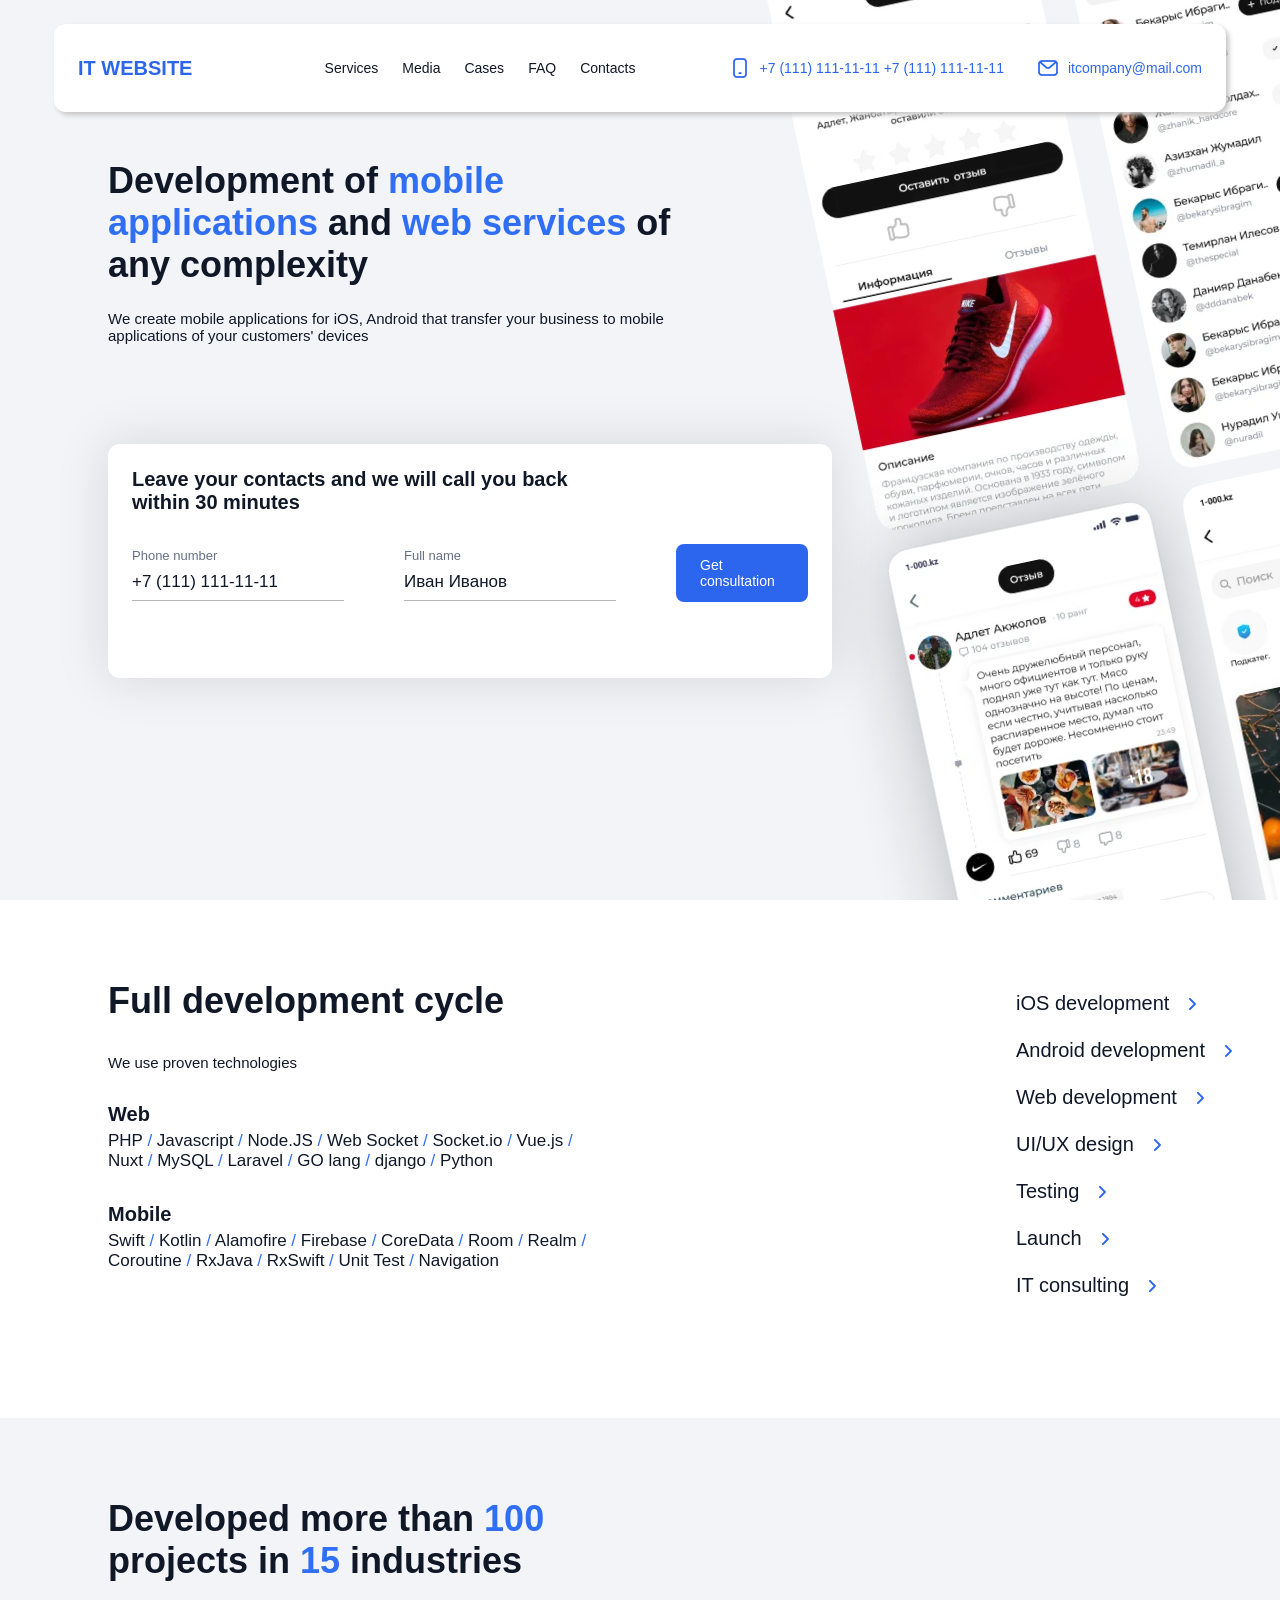
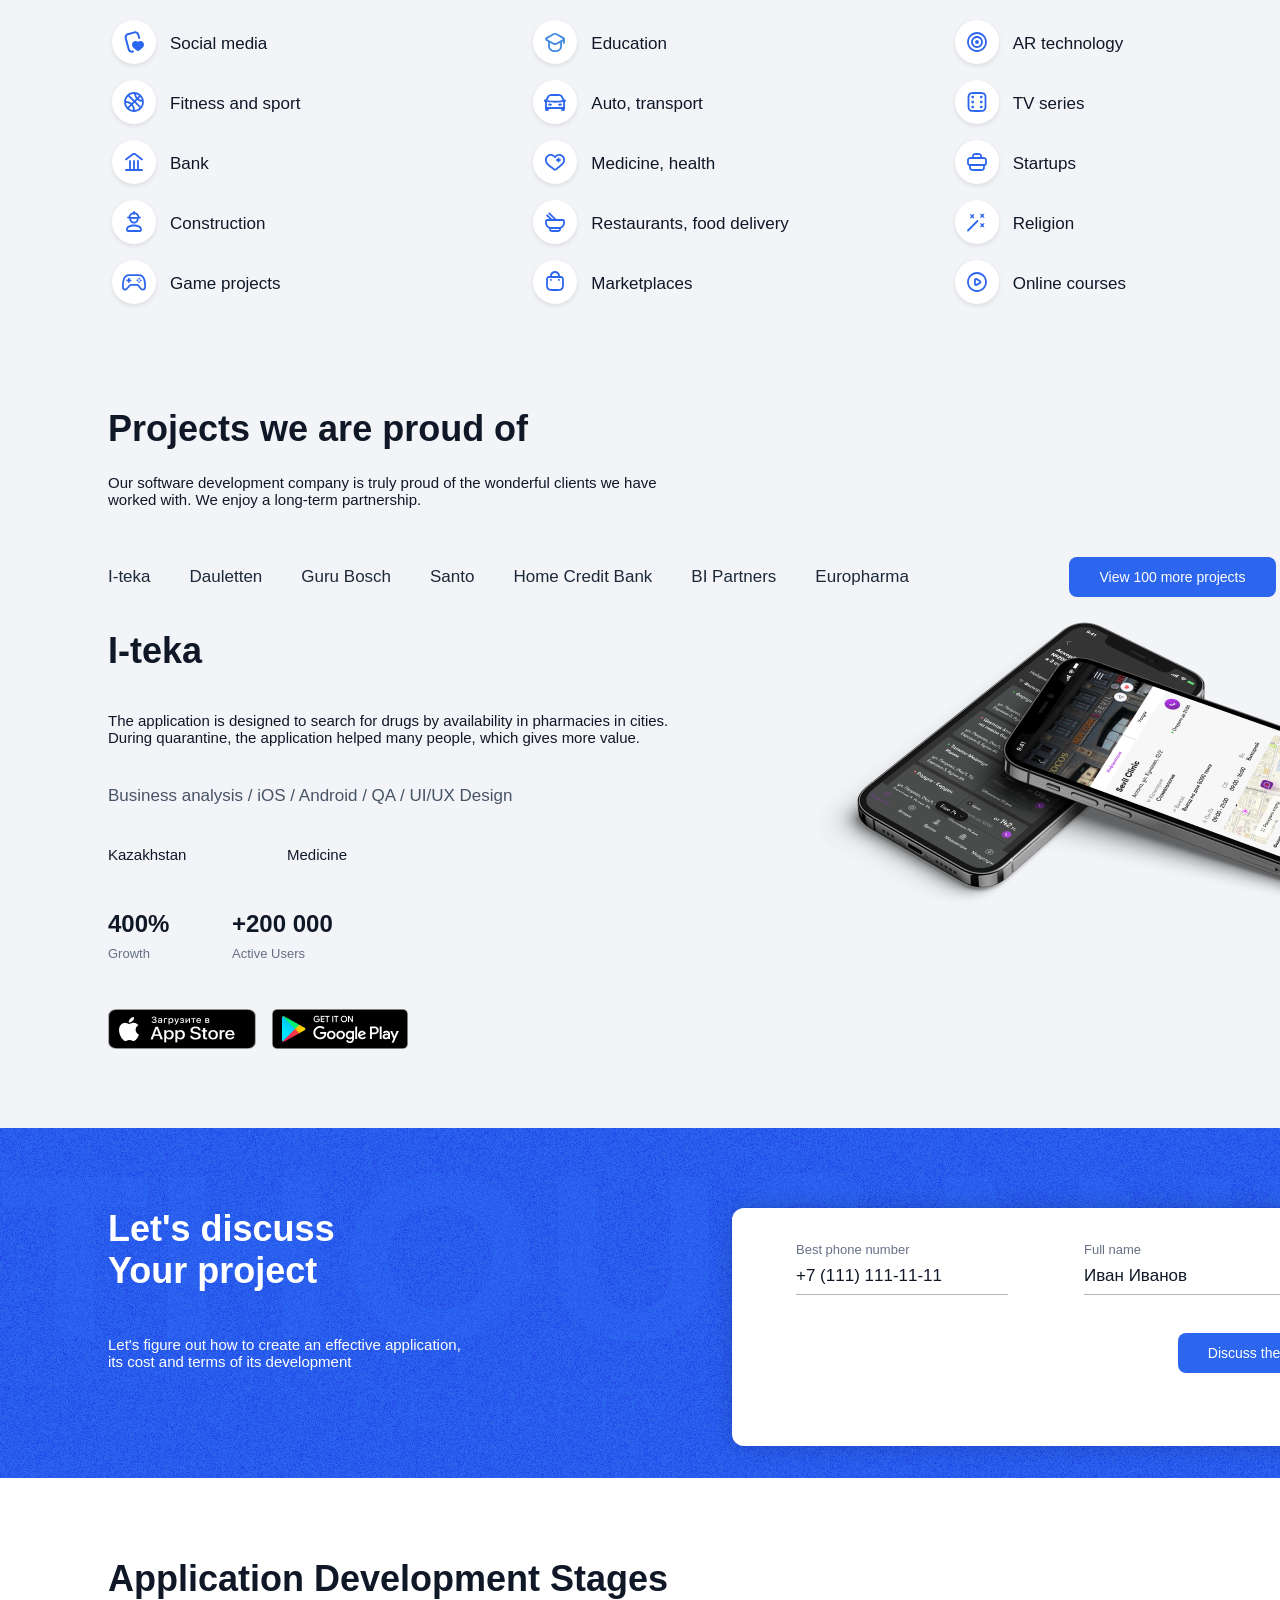
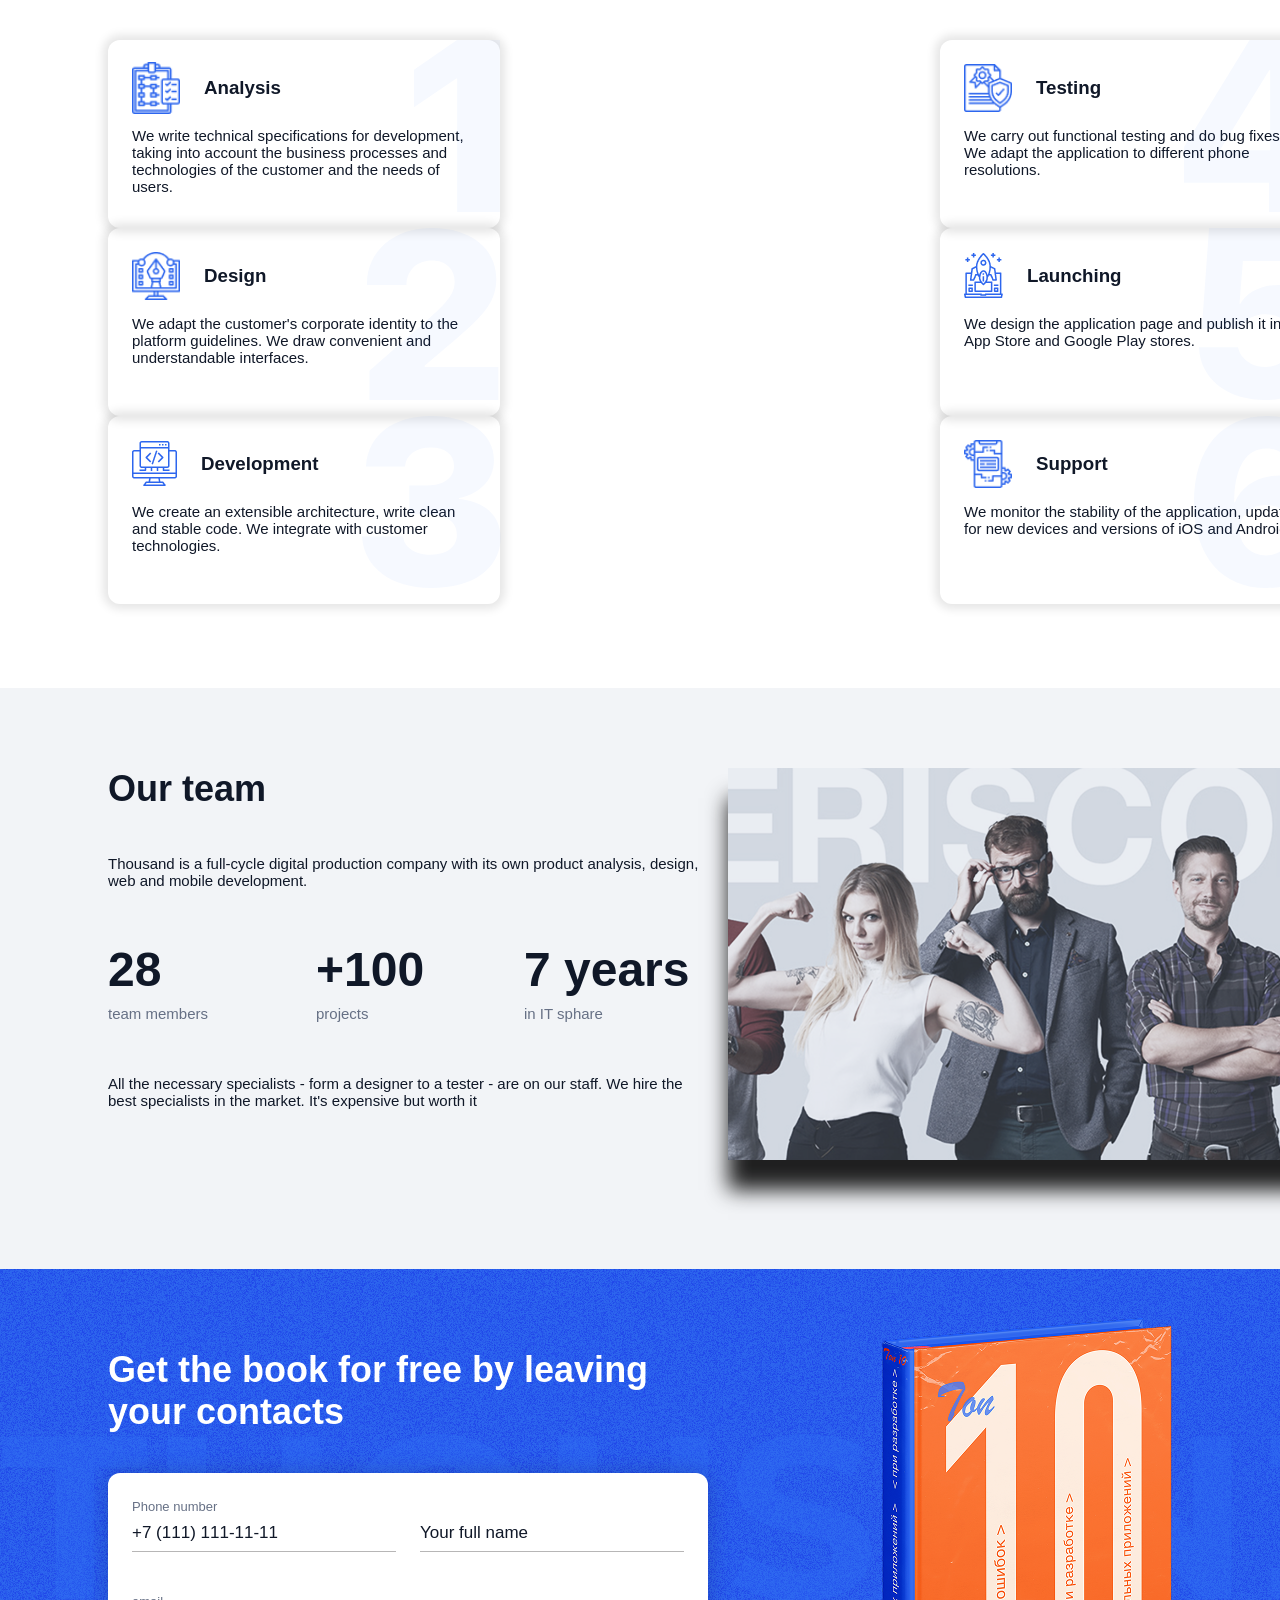
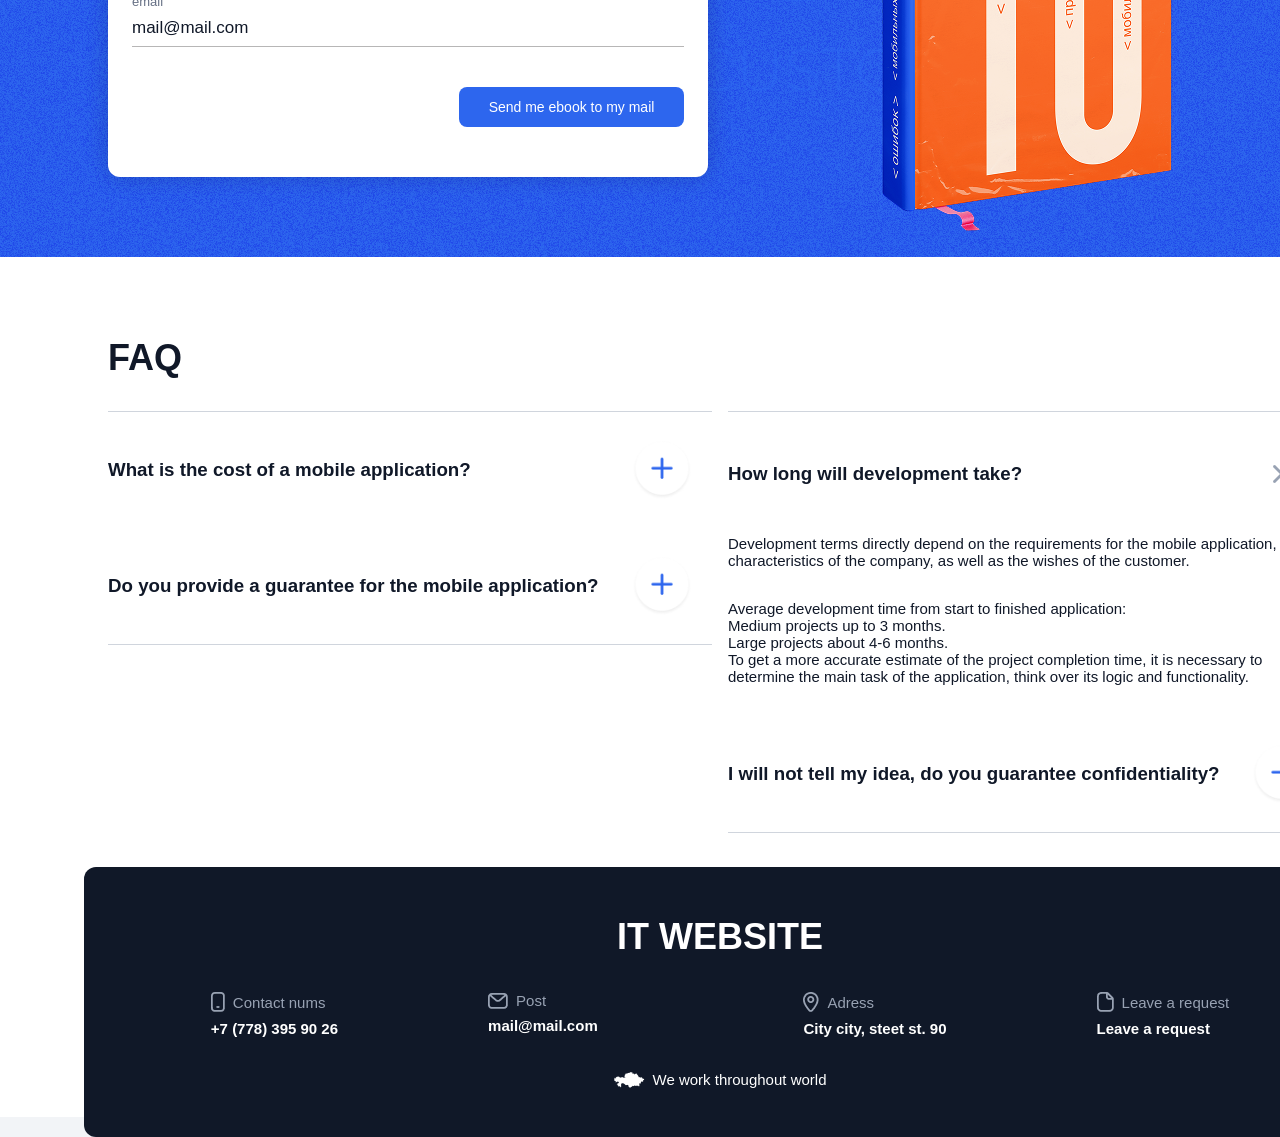
==== commit fd65480c: "done lab7" ====
--- a/index.html
+++ b/index.html
@@ -139,33 +139,452 @@
             industries</h2>
 
         <div class="industries">
-            <div class="industries-list">
-                <ul>
-                    <li>Social media</li>
-                    <li>Fitness and sport</li>
-                    <li>Bank</li>
-                    <li>Construction</li>
-                    <li>Game projects</li>
-                </ul>
-            </div>
-            <div class="industries-list">
-                <ul>
-                    <li>Education</li>
-                    <li>Auto, transport</li>
-                    <li>Medicine, health</li>
-                    <li>Restaurants, food delivery</li>
-                    <li>Marketplaces</li>
-                </ul>
-            </div>
-            <div class="industries-list">
-                <ul>
-                    <li>AR technology</li>
-                    <li>TV series</li>
-                    <li>Startups</li>
-                    <li>Religion</li>
-                    <li>Online courses</li>
-                </ul>
-            </div>
+            <ul class="industries-list">
+                <li>
+                    <svg width="52" height="52" viewBox="0 0 52 52" fill="none" xmlns="http://www.w3.org/2000/svg">
+                        <g filter="url(#filter0_d_64_720)">
+                            <rect x="4" y="2" width="44" height="44" rx="22" fill="white" />
+                            <path
+                                d="M28.2977 13.4348C29.0301 13.6057 29.6748 13.978 30.189 14.5267C30.7103 15.083 31.0136 15.6724 31.34 16.8246L32.1309 19.769C32.2738 20.3025 31.9572 20.8508 31.4238 20.9937C30.8903 21.1367 30.342 20.8201 30.199 20.2866L29.4786 17.5979L29.366 17.1956C29.151 16.4671 28.9894 16.1715 28.7296 15.8942C28.4856 15.6339 28.1906 15.4635 27.8431 15.3824C27.4731 15.2961 27.1363 15.3039 26.3979 15.482L25.9932 15.5856L20.8657 16.9595C20.0117 17.1884 19.612 17.3542 19.3569 17.5427L19.296 17.5904L19.162 17.7085C18.9017 17.9525 18.7313 18.2476 18.6502 18.595C18.5566 18.9959 18.5736 19.3577 18.7979 20.2335L21.5214 30.4021L21.634 30.8043C21.849 31.5329 22.0106 31.8285 22.2704 32.1058C22.5143 32.3661 22.8094 32.5365 23.1569 32.6176C23.5581 32.7112 23.9022 32.6939 24.7642 32.4774C25.2999 32.3429 25.8432 32.6681 25.9777 33.2037C26.1122 33.7393 25.787 34.2826 25.2514 34.4172C24.1026 34.7057 23.4456 34.7387 22.7023 34.5652C21.9699 34.3943 21.3252 34.022 20.811 33.4733C20.2897 32.917 19.9864 32.3276 19.6599 31.1754L16.9216 20.9626C16.5669 19.6391 16.5169 18.9359 16.7025 18.1404C16.8545 17.4894 17.1655 16.9077 17.6327 16.4121L17.8152 16.2303L17.994 16.0725C18.4897 15.6609 19.0713 15.3882 20.0853 15.1001L20.3481 15.0277L25.4755 13.6538C26.799 13.2992 27.5023 13.2491 28.2977 13.4348ZM32.3684 23C34.3686 23 36 24.5915 36 26.5673C36 28.4763 35.2284 29.4183 32.2201 31.7009L30.8923 32.7084C30.3648 33.1087 29.6352 33.1087 29.1077 32.7084L27.7799 31.7009C24.7716 29.4183 24 28.4763 24 26.5673C24 24.5915 25.6314 23 27.6316 23C28.4608 23 29.2275 23.2237 29.914 23.6597L30 23.717L30.086 23.6597C30.7039 23.2673 31.3867 23.0469 32.1215 23.0067L32.3684 23Z"
+                                fill="#2D66EE" />
+                        </g>
+                        <defs>
+                            <filter id="filter0_d_64_720" x="0" y="0" width="52" height="52"
+                                filterUnits="userSpaceOnUse" color-interpolation-filters="sRGB">
+                                <feFlood flood-opacity="0" result="BackgroundImageFix" />
+                                <feColorMatrix in="SourceAlpha" type="matrix"
+                                    values="0 0 0 0 0 0 0 0 0 0 0 0 0 0 0 0 0 0 127 0" result="hardAlpha" />
+                                <feOffset dy="2" />
+                                <feGaussianBlur stdDeviation="2" />
+                                <feColorMatrix type="matrix" values="0 0 0 0 0 0 0 0 0 0 0 0 0 0 0 0 0 0 0.08 0" />
+                                <feBlend mode="normal" in2="BackgroundImageFix" result="effect1_dropShadow_64_720" />
+                                <feBlend mode="normal" in="SourceGraphic" in2="effect1_dropShadow_64_720"
+                                    result="shape" />
+                            </filter>
+                        </defs>
+                    </svg>
+                    Social media
+                </li>
+                <li>
+                    <svg width="52" height="52" viewBox="0 0 52 52" fill="none" xmlns="http://www.w3.org/2000/svg">
+                        <g filter="url(#filter0_d_64_741)">
+                            <rect x="4" y="2" width="44" height="44" rx="22" fill="white" />
+                            <path fill-rule="evenodd" clip-rule="evenodd"
+                                d="M17.9622 20.8956L24.4171 17.2218C25.3984 16.6633 26.6015 16.6633 27.5828 17.2218L34.0377 20.8956C34.0704 20.9142 34.0795 20.9288 34.0838 20.9367C34.091 20.9495 34.0983 20.9713 34.0983 20.9998C34.0983 21.0284 34.091 21.0502 34.0838 21.063C34.0795 21.0708 34.0704 21.0855 34.0377 21.1041L27.5828 24.7779C26.6015 25.3364 25.3984 25.3364 24.4171 24.7779L17.9622 21.1041C17.9295 21.0855 17.9204 21.0708 17.9161 21.063C17.9089 21.0502 17.9016 21.0284 17.9016 20.9998C17.9016 20.9713 17.9089 20.9495 17.9161 20.9367C17.9204 20.9288 17.9295 20.9142 17.9622 20.8956ZM17.0719 22.6685C15.7781 21.9322 15.7781 20.0675 17.0719 19.3312L23.5268 15.6574C25.0601 14.7848 26.9398 14.7848 28.4732 15.6574L34.928 19.3312C35.5742 19.699 35.8977 20.3483 35.8983 20.9979L35.9 20.9999V25.0999C35.9 25.597 35.497 25.9999 35 25.9999C34.5029 25.9999 34.1 25.597 34.1 25.0999V23.1398L28.4731 26.3423C26.9398 27.2149 25.0601 27.2149 23.5268 26.3422L17.0719 22.6685Z"
+                                fill="#3F8AE0" />
+                            <path fill-rule="evenodd" clip-rule="evenodd"
+                                d="M31.2 23.0999V25.1083C31.2 26.5233 31.1994 27.5304 31.1349 28.319C31.0713 29.0971 30.9502 29.5829 30.7532 29.9696C30.3601 30.7411 29.7329 31.3683 28.9614 31.7614C28.5747 31.9585 28.0889 32.0796 27.3108 32.1431C26.9314 32.1741 26.5015 32.1904 26 32.1989V33.9991C26.5434 33.9902 27.0262 33.9724 27.4573 33.9372C28.3467 33.8645 29.0958 33.7131 29.7786 33.3652C30.8888 32.7996 31.7913 31.897 32.357 30.7868C32.7049 30.104 32.8563 29.355 32.9289 28.4655C33.0001 27.5951 33.0001 26.5145 33 25.148V23.0999H31.2Z"
+                                fill="#3F8AE0" />
+                            <path fill-rule="evenodd" clip-rule="evenodd"
+                                d="M20.9001 23.0999V25.1099C20.9001 26.5249 20.9008 27.532 20.9652 28.3206C21.0288 29.0987 21.1499 29.5845 21.347 29.9713C21.7401 30.7427 22.3673 31.3699 23.1387 31.763C23.5255 31.9601 24.0113 32.0812 24.7894 32.1448C25.1432 32.1737 25.541 32.19 26 32.1989V33.9991C25.4971 33.9897 25.0473 33.9718 24.6428 33.9388C23.7534 33.8661 23.0044 33.7147 22.3216 33.3668C21.2114 32.8012 20.3088 31.8986 19.7432 30.7884C19.3953 30.1056 19.2439 29.3566 19.1712 28.4672C19.1001 27.5967 19.1001 26.5161 19.1001 25.1497V23.0999H20.9001Z"
+                                fill="#3F8AE0" />
+                        </g>
+                        <defs>
+                            <filter id="filter0_d_64_741" x="0" y="0" width="52" height="52"
+                                filterUnits="userSpaceOnUse" color-interpolation-filters="sRGB">
+                                <feFlood flood-opacity="0" result="BackgroundImageFix" />
+                                <feColorMatrix in="SourceAlpha" type="matrix"
+                                    values="0 0 0 0 0 0 0 0 0 0 0 0 0 0 0 0 0 0 127 0" result="hardAlpha" />
+                                <feOffset dy="2" />
+                                <feGaussianBlur stdDeviation="2" />
+                                <feColorMatrix type="matrix" values="0 0 0 0 0 0 0 0 0 0 0 0 0 0 0 0 0 0 0.08 0" />
+                                <feBlend mode="normal" in2="BackgroundImageFix" result="effect1_dropShadow_64_741" />
+                                <feBlend mode="normal" in="SourceGraphic" in2="effect1_dropShadow_64_741"
+                                    result="shape" />
+                            </filter>
+                        </defs>
+                    </svg>
+                    Education
+                </li>
+                <li>
+                    <svg width="52" height="52" viewBox="0 0 52 52" fill="none" xmlns="http://www.w3.org/2000/svg">
+                        <g filter="url(#filter0_d_64_762)">
+                            <rect x="4" y="2" width="44" height="44" rx="22" fill="white" />
+                            <path fill-rule="evenodd" clip-rule="evenodd"
+                                d="M18.9996 16.9996C20.7902 15.2091 23.2664 14.1 26 14.1C28.7336 14.1 31.2098 15.2091 33.0004 16.9996C34.7909 18.7902 35.9 21.2664 35.9 24C35.9 26.7335 34.7909 29.2098 33.0004 31.0003C31.2098 32.7909 28.7336 33.9 26 33.9C23.2664 33.9 20.7902 32.7909 18.9996 31.0003C17.2091 29.2098 16.1 26.7335 16.1 24C16.1 21.2664 17.2091 18.7902 18.9996 16.9996ZM26 15.9C23.763 15.9 21.7392 16.8056 20.2724 18.2724C18.8056 19.7392 17.9 21.763 17.9 24C17.9 26.237 18.8056 28.2607 20.2724 29.7275C21.7392 31.1943 23.763 32.1 26 32.1C28.237 32.1 30.2608 31.1943 31.7276 29.7275C33.1944 28.2607 34.1 26.237 34.1 24C34.1 21.763 33.1944 19.7392 31.7276 18.2724C30.2608 16.8056 28.237 15.9 26 15.9Z"
+                                fill="#2D66EE" />
+                            <path fill-rule="evenodd" clip-rule="evenodd"
+                                d="M21.8281 19.828C22.8948 18.7613 24.371 18.1 26 18.1C27.629 18.1 29.1052 18.7613 30.1719 19.828C31.2386 20.8948 31.9 22.371 31.9 24C31.9 25.629 31.2386 27.1052 30.1719 28.1719C29.1052 29.2386 27.629 29.9 26 29.9C24.371 29.9 22.8948 29.2386 21.8281 28.1719C20.7614 27.1052 20.1 25.629 20.1 24C20.1 22.371 20.7614 20.8948 21.8281 19.828ZM26 19.9C24.8676 19.9 23.8438 20.3579 23.1009 21.1008C22.3579 21.8438 21.9 22.8675 21.9 24C21.9 25.1324 22.3579 26.1562 23.1009 26.8991C23.8438 27.6421 24.8676 28.1 26 28.1C27.1324 28.1 28.1562 27.6421 28.8991 26.8991C29.6421 26.1562 30.1 25.1324 30.1 24C30.1 22.8675 29.6421 21.8438 28.8991 21.1008C28.1562 20.3579 27.1324 19.9 26 19.9Z"
+                                fill="#2D66EE" />
+                            <path fill-rule="evenodd" clip-rule="evenodd"
+                                d="M27.3435 22.6565C27.0007 22.3136 26.5244 22.1 26 22.1C25.4756 22.1 24.9994 22.3136 24.6565 22.6565C24.3137 22.9993 24.1 23.4756 24.1 24C24.1 24.5244 24.3137 25.0006 24.6565 25.3435C24.9994 25.6863 25.4756 25.9 26 25.9C26.5244 25.9 27.0007 25.6863 27.3435 25.3435C27.6864 25.0006 27.9 24.5244 27.9 24C27.9 23.4756 27.6864 22.9993 27.3435 22.6565Z"
+                                fill="#2D66EE" />
+                        </g>
+                        <defs>
+                            <filter id="filter0_d_64_762" x="0" y="0" width="52" height="52"
+                                filterUnits="userSpaceOnUse" color-interpolation-filters="sRGB">
+                                <feFlood flood-opacity="0" result="BackgroundImageFix" />
+                                <feColorMatrix in="SourceAlpha" type="matrix"
+                                    values="0 0 0 0 0 0 0 0 0 0 0 0 0 0 0 0 0 0 127 0" result="hardAlpha" />
+                                <feOffset dy="2" />
+                                <feGaussianBlur stdDeviation="2" />
+                                <feColorMatrix type="matrix" values="0 0 0 0 0 0 0 0 0 0 0 0 0 0 0 0 0 0 0.08 0" />
+                                <feBlend mode="normal" in2="BackgroundImageFix" result="effect1_dropShadow_64_762" />
+                                <feBlend mode="normal" in="SourceGraphic" in2="effect1_dropShadow_64_762"
+                                    result="shape" />
+                            </filter>
+                        </defs>
+                    </svg>
+                    AR technology
+                </li>
+                <li>
+                    <svg width="52" height="52" viewBox="0 0 52 52" fill="none" xmlns="http://www.w3.org/2000/svg">
+                        <g filter="url(#filter0_d_64_724)">
+                            <rect x="4" y="2" width="44" height="44" rx="22" fill="white" />
+                            <path fill-rule="evenodd" clip-rule="evenodd"
+                                d="M18.9996 16.9996C20.7902 15.2091 23.2664 14.1 26 14.1C28.7335 14.1 31.2098 15.2091 33.0003 16.9996C34.7909 18.7902 35.9 21.2664 35.9 24C35.9 26.7335 34.7909 29.2098 33.0003 31.0003C31.2098 32.7909 28.7335 33.9 26 33.9C23.2664 33.9 20.7902 32.7909 18.9996 31.0003C17.2091 29.2098 16.1 26.7335 16.1 24C16.1 21.2664 17.2091 18.7902 18.9996 16.9996ZM26.8997 32C26.8997 29.8665 26.149 27.9083 24.8973 26.3752L26.4997 24.7728L31.5894 29.8624C30.339 31.055 28.7095 31.8508 26.8996 32.0506L26.8997 32ZM25.0997 32C25.0997 30.3638 24.5463 28.8568 23.6163 27.6562L20.9439 30.3286C22.1095 31.2612 23.5373 31.8779 25.0996 32.0505L25.0997 32ZM17.9997 24.9C19.6359 24.9 21.1429 25.4534 22.3435 26.3834L19.6711 29.0558C18.7386 27.8902 18.122 26.4624 17.9494 24.9001L17.9997 24.9ZM26.4997 22.2272L28.1022 20.6248C27.0289 19.3103 26.324 17.6833 26.1448 15.9012C26.0966 15.9004 26.0484 15.9 26 15.9C24.3439 15.9 22.8047 16.3963 21.5218 17.2492L26.4997 22.2272ZM31.0558 17.6711L29.3831 19.3438C28.6751 18.4296 28.1852 17.3378 27.9918 16.1465C29.1277 16.4336 30.1678 16.9607 31.0558 17.6711ZM33.8534 22.0079C32.6621 21.8145 31.5702 21.3247 30.6559 20.6166L32.3286 18.9439C33.0391 19.8319 33.5662 20.872 33.8534 22.0079ZM27.7725 23.5L29.375 21.8976C30.6895 22.9708 32.3166 23.6758 34.0987 23.8549C34.0996 23.9032 34.1 23.9515 34.1 24C34.1 25.6561 33.6036 27.1953 32.7507 28.4781L27.7725 23.5ZM23.6245 25.1024L25.2269 23.5L20.1375 18.4105C18.945 19.6609 18.1492 21.2903 17.9493 23.1001L17.9997 23.1C20.1333 23.1 22.0914 23.8507 23.6245 25.1024Z"
+                                fill="#2D66EE" />
+                        </g>
+                        <defs>
+                            <filter id="filter0_d_64_724" x="0" y="0" width="52" height="52"
+                                filterUnits="userSpaceOnUse" color-interpolation-filters="sRGB">
+                                <feFlood flood-opacity="0" result="BackgroundImageFix" />
+                                <feColorMatrix in="SourceAlpha" type="matrix"
+                                    values="0 0 0 0 0 0 0 0 0 0 0 0 0 0 0 0 0 0 127 0" result="hardAlpha" />
+                                <feOffset dy="2" />
+                                <feGaussianBlur stdDeviation="2" />
+                                <feColorMatrix type="matrix" values="0 0 0 0 0 0 0 0 0 0 0 0 0 0 0 0 0 0 0.08 0" />
+                                <feBlend mode="normal" in2="BackgroundImageFix" result="effect1_dropShadow_64_724" />
+                                <feBlend mode="normal" in="SourceGraphic" in2="effect1_dropShadow_64_724"
+                                    result="shape" />
+                            </filter>
+                        </defs>
+                    </svg>
+                    Fitness and sport
+                </li>
+                <li>
+                    <svg width="52" height="52" viewBox="0 0 52 52" fill="none" xmlns="http://www.w3.org/2000/svg">
+                        <g filter="url(#filter0_d_64_745)">
+                            <rect x="4" y="2" width="44" height="44" rx="22" fill="white" />
+                            <path fill-rule="evenodd" clip-rule="evenodd"
+                                d="M17.1269 22.7817C17.2474 22.2995 17.7361 22.0063 18.2183 22.1268L18 23C18.2183 22.1268 18.2184 22.1269 18.2183 22.1268L18.2217 22.1277L18.2423 22.1326C18.2619 22.1373 18.2928 22.1444 18.3349 22.1539C18.4191 22.1727 18.548 22.2003 18.7197 22.2339C19.063 22.3011 19.5772 22.3919 20.2466 22.4832C21.5856 22.6658 23.5448 22.85 26 22.85C28.4552 22.85 30.4144 22.6658 31.7534 22.4832C32.4228 22.3919 32.937 22.3011 33.2803 22.2339C33.452 22.2003 33.5809 22.1727 33.6651 22.1539C33.7072 22.1444 33.7381 22.1373 33.7577 22.1326L33.7784 22.1277L33.7817 22.1268C33.7816 22.1269 33.7819 22.1268 33.7817 22.1268C34.2637 22.0068 34.7526 22.2997 34.8731 22.7817C34.9937 23.2639 34.7005 23.7526 34.2183 23.8731L34 23C34.2183 23.8731 34.2185 23.8731 34.2183 23.8731L34.2134 23.8743L34.2041 23.8766L34.1725 23.8842C34.1456 23.8905 34.1072 23.8995 34.0576 23.9106C33.9582 23.9328 33.8137 23.9637 33.6259 24.0004C33.2505 24.0739 32.7022 24.1705 31.9966 24.2667C30.5856 24.4591 28.5448 24.65 26 24.65C23.4552 24.65 21.4144 24.4591 20.0034 24.2667C19.2978 24.1705 18.7495 24.0739 18.3741 24.0004C18.1863 23.9637 18.0418 23.9328 17.9424 23.9106C17.8928 23.8995 17.8544 23.8905 17.8275 23.8842L17.7959 23.8766L17.7866 23.8743L17.7836 23.8736L17.7825 23.8733C17.7823 23.8733 17.7817 23.8731 18 23L17.7825 23.8733C17.3003 23.7528 17.0063 23.2639 17.1269 22.7817ZM18.2183 22.1268C18.218 22.1268 18.2182 22.1268 18.2183 22.1268V22.1268Z"
+                                fill="#2D66EE" />
+                            <path
+                                d="M35 28.5C35 29.3284 34.3284 30 33.5 30H33V31.2C33 31.48 33 31.62 33.0545 31.727C33.1024 31.8211 33.1789 31.8975 33.273 31.9455C33.38 32 33.52 32 33.8 32H34.2C34.48 32 34.62 32 34.727 31.9455C34.8211 31.8975 34.8976 31.8211 34.9455 31.727C35 31.62 35 31.48 35 31.2V28.5Z"
+                                fill="#2D66EE" />
+                            <path fill-rule="evenodd" clip-rule="evenodd"
+                                d="M34.1 31.1H33.9V30.8668C33.9677 30.8554 34.0344 30.8413 34.1 30.8244V31.1ZM35.9 28.5V31.2C35.9 31.2073 35.9 31.2146 35.9 31.2221C35.9 31.3423 35.9001 31.4806 35.8902 31.6017C35.8788 31.7407 35.8501 31.9341 35.7474 32.1356C35.6132 32.399 35.399 32.6132 35.1356 32.7474C34.9341 32.8501 34.7407 32.8788 34.6017 32.8902C34.4806 32.9001 34.3423 32.9 34.2221 32.9C34.2147 32.9 34.2073 32.9 34.2 32.9H33.8C33.7927 32.9 33.7853 32.9 33.7779 32.9C33.6577 32.9 33.5194 32.9001 33.3983 32.8902C33.2593 32.8788 33.0659 32.8501 32.8644 32.7474C32.601 32.6132 32.3868 32.399 32.2526 32.1356C32.1499 31.9341 32.1212 31.7407 32.1098 31.6017C32.0999 31.4806 32.1 31.3423 32.1 31.2221C32.1 31.2146 32.1 31.2073 32.1 31.2V29.1H33.5C33.8314 29.1 34.1 28.8313 34.1 28.5H35.9Z"
+                                fill="#2D66EE" />
+                            <path
+                                d="M17 28.5C17 29.3284 17.6716 30 18.5 30H19V31.2C19 31.48 19 31.62 18.9455 31.727C18.8976 31.8211 18.8211 31.8975 18.727 31.9455C18.62 32 18.48 32 18.2 32H17.8C17.52 32 17.38 32 17.273 31.9455C17.1789 31.8975 17.1024 31.8211 17.0545 31.727C17 31.62 17 31.48 17 31.2V28.5Z"
+                                fill="#2D66EE" />
+                            <path fill-rule="evenodd" clip-rule="evenodd"
+                                d="M17.9 31.1H18.1V30.8668C18.0323 30.8554 17.9656 30.8413 17.9 30.8244V31.1ZM16.1 28.5V31.2C16.1 31.2073 16.1 31.2146 16.1 31.2221C16.1 31.3423 16.0999 31.4806 16.1098 31.6017C16.1212 31.7407 16.1499 31.9341 16.2526 32.1356C16.3868 32.399 16.601 32.6132 16.8644 32.7474C17.0659 32.8501 17.2593 32.8788 17.3983 32.8902C17.5194 32.9001 17.6577 32.9 17.7779 32.9C17.7853 32.9 17.7927 32.9 17.8 32.9H18.2C18.2073 32.9 18.2147 32.9 18.2221 32.9C18.3423 32.9 18.4806 32.9001 18.6017 32.8902C18.7407 32.8788 18.9341 32.8501 19.1356 32.7474C19.399 32.6132 19.6132 32.399 19.7474 32.1356C19.8501 31.9341 19.8788 31.7407 19.8902 31.6017C19.9001 31.4806 19.9 31.3423 19.9 31.2221C19.9 31.2146 19.9 31.2073 19.9 31.2V29.1H18.5C18.1686 29.1 17.9 28.8313 17.9 28.5H16.1Z"
+                                fill="#2D66EE" />
+                            <path fill-rule="evenodd" clip-rule="evenodd"
+                                d="M23.6623 16.1H28.3377C29.2008 16.1 29.9166 16.0999 30.5047 16.1608C31.124 16.2248 31.6776 16.3619 32.1962 16.6824C32.7149 17.003 33.0851 17.4368 33.4193 17.9621C33.7368 18.461 34.0569 19.1012 34.4428 19.8732L35.9 22.7875V30.9H16.1V22.7875L17.5572 19.8732C17.9431 19.1012 18.2632 18.461 18.5807 17.9621C18.9149 17.4368 19.2851 17.003 19.8038 16.6824C20.3224 16.3619 20.876 16.2248 21.4953 16.1608C22.0834 16.0999 22.7992 16.1 23.6623 16.1ZM21.6804 17.9512C21.2164 17.9992 20.9564 18.0861 20.7501 18.2136C20.5437 18.3411 20.3498 18.5348 20.0993 18.9284C19.8377 19.3396 19.5583 19.8958 19.1466 20.7192L17.9 23.2124V29.1H34.1V23.2124L32.8534 20.7192C32.4417 19.8958 32.1623 19.3396 31.9007 18.9284C31.6502 18.5348 31.4563 18.3411 31.2499 18.2136C31.0436 18.0861 30.7836 17.9992 30.3196 17.9512C29.8348 17.9011 29.2124 17.9 28.2918 17.9H23.7082C22.7876 17.9 22.1652 17.9011 21.6804 17.9512Z"
+                                fill="#2D66EE" />
+                            <path fill-rule="evenodd" clip-rule="evenodd"
+                                d="M15 22.6144V22.3851C15 21.8963 15.3963 21.5 15.8852 21.5H18V23L17.6373 23.7254C17.5489 23.9023 17.3986 24.0406 17.2149 24.114C16.154 24.5384 15 23.757 15 22.6144ZM37 22.6144V22.3851C37 21.8963 36.6037 21.5 36.1148 21.5H34V23L34.3627 23.7254C34.4511 23.9023 34.6014 24.0406 34.7851 24.114C35.846 24.5384 37 23.757 37 22.6144Z"
+                                fill="#2D66EE" />
+                            <path fill-rule="evenodd" clip-rule="evenodd"
+                                d="M19.107 26.3883C19.1686 25.8951 19.6184 25.5453 20.1116 25.6069L22.1116 25.8569C22.6048 25.9186 22.9547 26.3684 22.8931 26.8616C22.8314 27.3548 22.3816 27.7047 21.8884 27.643L19.8884 27.393C19.3952 27.3314 19.0453 26.8816 19.107 26.3883Z"
+                                fill="#2D66EE" />
+                            <path fill-rule="evenodd" clip-rule="evenodd"
+                                d="M32.8931 26.3883C32.8314 25.8951 32.3816 25.5453 31.8884 25.6069L29.8884 25.8569C29.3952 25.9186 29.0453 26.3684 29.107 26.8616C29.1686 27.3548 29.6184 27.7047 30.1116 27.643L32.1116 27.393C32.6048 27.3314 32.9547 26.8816 32.8931 26.3883Z"
+                                fill="#2D66EE" />
+                        </g>
+                        <defs>
+                            <filter id="filter0_d_64_745" x="0" y="0" width="52" height="52"
+                                filterUnits="userSpaceOnUse" color-interpolation-filters="sRGB">
+                                <feFlood flood-opacity="0" result="BackgroundImageFix" />
+                                <feColorMatrix in="SourceAlpha" type="matrix"
+                                    values="0 0 0 0 0 0 0 0 0 0 0 0 0 0 0 0 0 0 127 0" result="hardAlpha" />
+                                <feOffset dy="2" />
+                                <feGaussianBlur stdDeviation="2" />
+                                <feColorMatrix type="matrix" values="0 0 0 0 0 0 0 0 0 0 0 0 0 0 0 0 0 0 0.08 0" />
+                                <feBlend mode="normal" in2="BackgroundImageFix" result="effect1_dropShadow_64_745" />
+                                <feBlend mode="normal" in="SourceGraphic" in2="effect1_dropShadow_64_745"
+                                    result="shape" />
+                            </filter>
+                        </defs>
+                    </svg>
+                    Auto, transport
+                </li>
+                <li>
+                    <svg width="52" height="52" viewBox="0 0 52 52" fill="none" xmlns="http://www.w3.org/2000/svg">
+                        <g filter="url(#filter0_d_64_766)">
+                            <rect x="4" y="2" width="44" height="44" rx="22" fill="white" />
+                            <path
+                                d="M21.25 27.75H22.25C22.6642 27.75 23 28.0858 23 28.5V29.5C23 29.9142 22.6642 30.25 22.25 30.25H21.25C20.8358 30.25 20.5 29.9142 20.5 29.5V28.5C20.5 28.0858 20.8358 27.75 21.25 27.75Z"
+                                fill="#2D66EE" />
+                            <path
+                                d="M29.75 27.75H30.75C31.1642 27.75 31.5 28.0858 31.5 28.5V29.5C31.5 29.9142 31.1642 30.25 30.75 30.25H29.75C29.3358 30.25 29 29.9142 29 29.5V28.5C29 28.0858 29.3358 27.75 29.75 27.75Z"
+                                fill="#2D66EE" />
+                            <path
+                                d="M21.25 22.75H22.25C22.6642 22.75 23 23.0858 23 23.5V24.5C23 24.9142 22.6642 25.25 22.25 25.25H21.25C20.8358 25.25 20.5 24.9142 20.5 24.5V23.5C20.5 23.0858 20.8358 22.75 21.25 22.75Z"
+                                fill="#2D66EE" />
+                            <path
+                                d="M29.75 22.75H30.75C31.1642 22.75 31.5 23.0858 31.5 23.5V24.5C31.5 24.9142 31.1642 25.25 30.75 25.25H29.75C29.3358 25.25 29 24.9142 29 24.5V23.5C29 23.0858 29.3358 22.75 29.75 22.75Z"
+                                fill="#2D66EE" />
+                            <path
+                                d="M21.25 17.75H22.25C22.6642 17.75 23 18.0858 23 18.5V19.5C23 19.9142 22.6642 20.25 22.25 20.25H21.25C20.8358 20.25 20.5 19.9142 20.5 19.5V18.5C20.5 18.0858 20.8358 17.75 21.25 17.75Z"
+                                fill="#2D66EE" />
+                            <path
+                                d="M29.75 17.75H30.75C31.1642 17.75 31.5 18.0858 31.5 18.5V19.5C31.5 19.9142 31.1642 20.25 30.75 20.25H29.75C29.3358 20.25 29 19.9142 29 19.5V18.5C29 18.0858 29.3358 17.75 29.75 17.75Z"
+                                fill="#2D66EE" />
+                            <path fill-rule="evenodd" clip-rule="evenodd"
+                                d="M23.4613 14.1H28.5387C29.556 14.1 30.3742 14.1 31.0363 14.1541C31.7173 14.2097 32.312 14.327 32.8611 14.6068C33.736 15.0526 34.4474 15.764 34.8932 16.6389C35.173 17.188 35.2903 17.7827 35.3459 18.4637C35.4 19.1258 35.4 19.944 35.4 20.9613V27.0387C35.4 28.0559 35.4 28.8742 35.3459 29.5363C35.2903 30.2172 35.173 30.8119 34.8932 31.361C34.4474 32.236 33.736 32.9473 32.8611 33.3932C32.312 33.6729 31.7173 33.7903 31.0363 33.8459C30.3742 33.9 29.556 33.9 28.5387 33.9H23.4613C22.444 33.9 21.6258 33.9 20.9637 33.8459C20.2827 33.7903 19.6881 33.6729 19.139 33.3932C18.264 32.9473 17.5526 32.236 17.1068 31.361C16.827 30.8119 16.7097 30.2172 16.6541 29.5363C16.6 28.8742 16.6 28.0559 16.6 27.0387V20.9613C16.6 19.944 16.6 19.1258 16.6541 18.4637C16.7097 17.7827 16.827 17.188 17.1068 16.6389C17.5526 15.764 18.264 15.0526 19.139 14.6068C19.6881 14.327 20.2827 14.2097 20.9637 14.1541C21.6258 14.1 22.444 14.1 23.4613 14.1ZM21.1103 15.9481C20.5406 15.9946 20.2092 16.0817 19.9561 16.2106C19.4199 16.4838 18.9839 16.9198 18.7106 17.4561C18.5817 17.7092 18.4947 18.0406 18.4481 18.6103C18.4007 19.1904 18.4 19.935 18.4 21V27C18.4 28.0649 18.4007 28.8095 18.4481 29.3897C18.4947 29.9593 18.5817 30.2908 18.7106 30.5438C18.9839 31.0801 19.4199 31.5161 19.9561 31.7893C20.2092 31.9183 20.5406 32.0053 21.1103 32.0519C21.6905 32.0993 22.4351 32.1 23.5 32.1H28.5C29.565 32.1 30.3095 32.0993 30.8897 32.0519C31.4594 32.0053 31.7908 31.9183 32.0439 31.7893C32.5801 31.5161 33.0161 31.0801 33.2894 30.5438C33.4183 30.2908 33.5054 29.9593 33.5519 29.3897C33.5993 28.8095 33.6 28.0649 33.6 27V21C33.6 19.935 33.5993 19.1904 33.5519 18.6103C33.5054 18.0406 33.4183 17.7092 33.2894 17.4561C33.0161 16.9198 32.5801 16.4838 32.0439 16.2106C31.7908 16.0817 31.4594 15.9946 30.8897 15.9481C30.3095 15.9007 29.565 15.9 28.5 15.9H23.5C22.4351 15.9 21.6905 15.9007 21.1103 15.9481Z"
+                                fill="#2D66EE" />
+                        </g>
+                        <defs>
+                            <filter id="filter0_d_64_766" x="0" y="0" width="52" height="52"
+                                filterUnits="userSpaceOnUse" color-interpolation-filters="sRGB">
+                                <feFlood flood-opacity="0" result="BackgroundImageFix" />
+                                <feColorMatrix in="SourceAlpha" type="matrix"
+                                    values="0 0 0 0 0 0 0 0 0 0 0 0 0 0 0 0 0 0 127 0" result="hardAlpha" />
+                                <feOffset dy="2" />
+                                <feGaussianBlur stdDeviation="2" />
+                                <feColorMatrix type="matrix" values="0 0 0 0 0 0 0 0 0 0 0 0 0 0 0 0 0 0 0.08 0" />
+                                <feBlend mode="normal" in2="BackgroundImageFix" result="effect1_dropShadow_64_766" />
+                                <feBlend mode="normal" in="SourceGraphic" in2="effect1_dropShadow_64_766"
+                                    result="shape" />
+                            </filter>
+                        </defs>
+                    </svg>
+                    TV series
+                </li>
+                <li>
+                    <svg width="52" height="52" viewBox="0 0 52 52" fill="none" xmlns="http://www.w3.org/2000/svg">
+                        <g filter="url(#filter0_d_64_728)">
+                            <rect x="4" y="2" width="44" height="44" rx="22" fill="white" />
+                            <path fill-rule="evenodd" clip-rule="evenodd"
+                                d="M25.7282 16.8358C25.9111 16.788 26.1032 16.7881 26.2861 16.8361C26.4521 16.8797 26.6322 16.9942 27.3822 17.5545L33.5552 22.1648C33.9534 22.4622 34.5174 22.3805 34.8148 21.9822C35.1122 21.584 35.0305 21.02 34.6323 20.7226L28.4593 16.1123L28.3445 16.0264C27.7737 15.5989 27.2942 15.2398 26.7434 15.0952C26.2613 14.9685 25.7547 14.9683 25.2725 15.0945C24.7215 15.2387 24.2417 15.5972 23.6704 16.0242L23.5556 16.11L17.3683 20.7221C16.9698 21.0192 16.8876 21.5831 17.1846 21.9816C17.4817 22.3801 18.0456 22.4623 18.4441 22.1653L24.6314 17.5532C25.3819 16.9937 25.5622 16.8793 25.7282 16.8358ZM26.9 22.8906C26.9 22.3935 26.497 21.9906 26 21.9906C25.5029 21.9906 25.1 22.3935 25.1 22.8906V31.1004H22.9V22.8929C22.9 22.3959 22.497 21.9929 22 21.9929C21.5029 21.9929 21.1 22.3959 21.1 22.8929V31.1004H17.9023C17.4053 31.1004 17.0023 31.5033 17.0023 32.0004C17.0023 32.4974 17.4053 32.9004 17.9023 32.9004H34.0976C34.5947 32.9004 34.9976 32.4974 34.9976 32.0004C34.9976 31.5033 34.5947 31.1004 34.0976 31.1004H30.9V22.8929C30.9 22.3959 30.497 21.9929 30 21.9929C29.5029 21.9929 29.1 22.3959 29.1 22.8929V31.1004H26.9V22.8906Z"
+                                fill="#2D66EE" />
+                        </g>
+                        <defs>
+                            <filter id="filter0_d_64_728" x="0" y="0" width="52" height="52"
+                                filterUnits="userSpaceOnUse" color-interpolation-filters="sRGB">
+                                <feFlood flood-opacity="0" result="BackgroundImageFix" />
+                                <feColorMatrix in="SourceAlpha" type="matrix"
+                                    values="0 0 0 0 0 0 0 0 0 0 0 0 0 0 0 0 0 0 127 0" result="hardAlpha" />
+                                <feOffset dy="2" />
+                                <feGaussianBlur stdDeviation="2" />
+                                <feColorMatrix type="matrix" values="0 0 0 0 0 0 0 0 0 0 0 0 0 0 0 0 0 0 0.08 0" />
+                                <feBlend mode="normal" in2="BackgroundImageFix" result="effect1_dropShadow_64_728" />
+                                <feBlend mode="normal" in="SourceGraphic" in2="effect1_dropShadow_64_728"
+                                    result="shape" />
+                            </filter>
+                        </defs>
+                    </svg>
+                    Bank
+                </li>
+                <li>
+                    <svg width="52" height="52" viewBox="0 0 52 52" fill="none" xmlns="http://www.w3.org/2000/svg">
+                        <g filter="url(#filter0_d_64_749)">
+                            <rect x="4" y="2" width="44" height="44" rx="22" fill="white" />
+                            <path
+                                d="M29.5 19.5C29.9971 19.5 30.4 19.9029 30.4 20.4V21.1H31.1C31.5971 21.1 32 21.5029 32 22C32 22.4971 31.5971 22.9 31.1 22.9H30.4V23.6C30.4 24.0971 29.9971 24.5 29.5 24.5C29.0029 24.5 28.6 24.0971 28.6 23.6V22.9H27.9C27.4029 22.9 27 22.4971 27 22C27 21.5029 27.4029 21.1 27.9 21.1H28.6V20.4C28.6 19.9029 29.0029 19.5 29.5 19.5Z"
+                                fill="#2D66EE" />
+                            <path fill-rule="evenodd" clip-rule="evenodd"
+                                d="M26.111 17.6995C27.2389 16.6433 28.5405 16.0698 29.9918 16.006L30.2656 16C33.4228 16 36 18.5603 36 21.7172C36 24.676 34.9647 26.144 30.4269 29.7784L29.4937 30.5182L27.1296 32.3607C26.4655 32.8783 25.5345 32.8783 24.8704 32.3607L22.1824 30.263C17.1273 26.2688 16 24.8046 16 21.7172C16 18.5603 18.5772 16 21.7344 16C23.2746 16 24.6626 16.5761 25.8723 17.695L25.994 17.813L26.111 17.6995ZM34.2 21.7172C34.2 19.557 32.4314 17.8 30.2656 17.8C28.9087 17.8 27.7389 18.4156 26.702 19.7081C26.3441 20.1543 25.6662 20.1577 25.3038 19.7152C24.2408 18.4176 23.0673 17.8 21.7344 17.8C19.5686 17.8 17.8 19.557 17.8 21.7172C17.8 23.9668 18.5968 25.0977 22.739 28.4066L23.6128 29.0984L25.9769 30.941C25.9905 30.9515 26.0095 30.9515 26.0231 30.941L28.686 28.8631C33.1332 25.352 34.1192 24.1674 34.1951 22.0108L34.2 21.7172Z"
+                                fill="#2D66EE" />
+                        </g>
+                        <defs>
+                            <filter id="filter0_d_64_749" x="0" y="0" width="52" height="52"
+                                filterUnits="userSpaceOnUse" color-interpolation-filters="sRGB">
+                                <feFlood flood-opacity="0" result="BackgroundImageFix" />
+                                <feColorMatrix in="SourceAlpha" type="matrix"
+                                    values="0 0 0 0 0 0 0 0 0 0 0 0 0 0 0 0 0 0 127 0" result="hardAlpha" />
+                                <feOffset dy="2" />
+                                <feGaussianBlur stdDeviation="2" />
+                                <feColorMatrix type="matrix" values="0 0 0 0 0 0 0 0 0 0 0 0 0 0 0 0 0 0 0.08 0" />
+                                <feBlend mode="normal" in2="BackgroundImageFix" result="effect1_dropShadow_64_749" />
+                                <feBlend mode="normal" in="SourceGraphic" in2="effect1_dropShadow_64_749"
+                                    result="shape" />
+                            </filter>
+                        </defs>
+                    </svg>
+                    Medicine, health
+                </li>
+                <li>
+                    <svg width="52" height="52" viewBox="0 0 52 52" fill="none" xmlns="http://www.w3.org/2000/svg">
+                        <g filter="url(#filter0_d_64_770)">
+                            <rect x="4" y="2" width="44" height="44" rx="22" fill="white" />
+                            <path fill-rule="evenodd" clip-rule="evenodd"
+                                d="M25.1646 15.1H25.2H26.8H26.8354H26.8354C27.3653 15.1 27.8165 15.0999 28.1869 15.1302C28.5761 15.162 28.9546 15.2316 29.3166 15.4161C29.8623 15.6941 30.3059 16.1377 30.5839 16.6834C30.7683 17.0453 30.838 17.4239 30.8698 17.8131C30.8988 18.1684 30.9 18.5979 30.9 19.1H31.8L31.8354 19.1C32.3653 19.1 32.8165 19.0999 33.1869 19.1302C33.5761 19.162 33.9546 19.2316 34.3166 19.4161C34.8623 19.6941 35.3059 20.1377 35.5839 20.6834C35.7683 21.0453 35.838 21.4239 35.8698 21.8131C35.9 22.1835 35.9 22.6347 35.9 23.1645V23.1646V23.1646V23.2V24.6V24.6333C35.9 25.0248 35.9 25.3713 35.8766 25.6585C35.8516 25.9642 35.7956 26.2811 35.6384 26.5896C35.4083 27.0411 35.0412 27.4083 34.5896 27.6384C34.3617 27.7545 34.1292 27.8154 33.9 27.8494V28.4V28.4361C33.9 29.0354 33.9 29.539 33.8664 29.9511C33.8312 30.3819 33.7547 30.7914 33.5567 31.18C33.2547 31.7728 32.7728 32.2546 32.1801 32.5566C31.7914 32.7547 31.3819 32.8311 30.9511 32.8663C30.539 32.9 30.0355 32.9 29.4362 32.9H29.4362L29.4 32.9H22.6L22.5639 32.9H22.5638C21.9645 32.9 21.461 32.9 21.0489 32.8663C20.6181 32.8311 20.2086 32.7547 19.8199 32.5566C19.2272 32.2546 18.7453 31.7728 18.4433 31.18C18.2453 30.7914 18.1689 30.3819 18.1337 29.9511C18.1 29.539 18.1 29.0354 18.1 28.4361L18.1 28.4V27.8494C17.8708 27.8154 17.6383 27.7545 17.4104 27.6384C16.9588 27.4083 16.5917 27.0411 16.3616 26.5896C16.2044 26.2811 16.1484 25.9642 16.1234 25.6585C16.1 25.3713 16.1 25.0248 16.1 24.6334V24.6333L16.1 24.6V23.2L16.1 23.1646V23.1645C16.1 22.6347 16.1 22.1835 16.1302 21.8131C16.162 21.4239 16.2317 21.0453 16.4161 20.6834C16.6941 20.1377 17.1378 19.6941 17.6834 19.4161C18.0454 19.2316 18.424 19.162 18.8131 19.1302C19.1836 19.0999 19.6347 19.1 20.1646 19.1L20.2 19.1H21.1C21.1 18.5979 21.1012 18.1684 21.1302 17.8131C21.162 17.4239 21.2317 17.0453 21.4161 16.6834C21.6941 16.1377 22.1378 15.6941 22.6834 15.4161C23.0454 15.2316 23.424 15.162 23.8131 15.1302C24.1835 15.0999 24.6347 15.1 25.1646 15.1H25.1646ZM19.4 26.1H32.6C33.0349 26.1 33.3069 26.0993 33.5119 26.0825C33.7064 26.0666 33.76 26.0409 33.7724 26.0346C33.8853 25.9771 33.9771 25.8853 34.0346 25.7724C34.0409 25.76 34.0667 25.7064 34.0826 25.5119C34.0993 25.3069 34.1 25.0349 34.1 24.6V23.2C34.1 22.6251 34.0993 22.248 34.0758 21.9597C34.053 21.6818 34.0137 21.5665 33.9801 21.5006C33.8747 21.2936 33.7064 21.1253 33.4994 21.0199C33.4335 20.9863 33.3182 20.9469 33.0403 20.9242C32.752 20.9007 32.3749 20.9 31.8 20.9H30.9V20.9H30H22H21.1V20.9H20.2C19.6251 20.9 19.2481 20.9007 18.9597 20.9242C18.6819 20.9469 18.5665 20.9863 18.5006 21.0199C18.2936 21.1253 18.1254 21.2936 18.0199 21.5006C17.9863 21.5665 17.947 21.6818 17.9243 21.9597C17.9007 22.248 17.9 22.6251 17.9 23.2V24.6C17.9 25.0349 17.9007 25.3069 17.9175 25.5119C17.9333 25.7064 17.9591 25.76 17.9654 25.7724C18.0229 25.8853 18.1147 25.9771 18.2276 26.0346C18.24 26.0409 18.2936 26.0666 18.4881 26.0825C18.6931 26.0993 18.9651 26.1 19.4 26.1ZM19.9 27.9V28.4C19.9 29.0449 19.9007 29.4744 19.9277 29.8045C19.9538 30.124 20 30.2702 20.0472 30.3629C20.1766 30.6169 20.3831 30.8234 20.6371 30.9528C20.7298 31 20.876 31.0462 21.1955 31.0723C21.5255 31.0993 21.9551 31.1 22.6 31.1H29.4C30.0449 31.1 30.4745 31.0993 30.8045 31.0723C31.1241 31.0462 31.2703 31 31.3629 30.9528C31.6169 30.8234 31.8234 30.6169 31.9529 30.3629C32.0001 30.2702 32.0462 30.124 32.0723 29.8045C32.0993 29.4744 32.1 29.0449 32.1 28.4V27.9H19.9ZM29.0757 17.9597C29.0979 18.231 29.0998 18.5808 29.1 19.1H22.9C22.9002 18.5808 22.9021 18.231 22.9243 17.9597C22.947 17.6818 22.9863 17.5665 23.0199 17.5006C23.1254 17.2936 23.2936 17.1253 23.5006 17.0199C23.5665 16.9863 23.6819 16.9469 23.9597 16.9242C24.2481 16.9007 24.6251 16.9 25.2 16.9H26.8C27.3749 16.9 27.752 16.9007 28.0403 16.9242C28.3182 16.9469 28.4335 16.9863 28.4994 17.0199C28.7064 17.1253 28.8747 17.2936 28.9801 17.5006C29.0137 17.5665 29.053 17.6818 29.0757 17.9597Z"
+                                fill="#2D66EE" />
+                        </g>
+                        <defs>
+                            <filter id="filter0_d_64_770" x="0" y="0" width="52" height="52"
+                                filterUnits="userSpaceOnUse" color-interpolation-filters="sRGB">
+                                <feFlood flood-opacity="0" result="BackgroundImageFix" />
+                                <feColorMatrix in="SourceAlpha" type="matrix"
+                                    values="0 0 0 0 0 0 0 0 0 0 0 0 0 0 0 0 0 0 127 0" result="hardAlpha" />
+                                <feOffset dy="2" />
+                                <feGaussianBlur stdDeviation="2" />
+                                <feColorMatrix type="matrix" values="0 0 0 0 0 0 0 0 0 0 0 0 0 0 0 0 0 0 0.08 0" />
+                                <feBlend mode="normal" in2="BackgroundImageFix" result="effect1_dropShadow_64_770" />
+                                <feBlend mode="normal" in="SourceGraphic" in2="effect1_dropShadow_64_770"
+                                    result="shape" />
+                            </filter>
+                        </defs>
+                    </svg>
+                    Startups
+                </li>
+                <li>
+                    <svg width="52" height="52" viewBox="0 0 52 52" fill="none" xmlns="http://www.w3.org/2000/svg">
+                        <g filter="url(#filter0_d_64_732)">
+                            <rect x="4" y="2" width="44" height="44" rx="22" fill="white" />
+                            <path fill-rule="evenodd" clip-rule="evenodd"
+                                d="M26.9 14C26.9 13.5029 26.497 13.1 26 13.1C25.5029 13.1 25.1 13.5029 25.1 14V14.1746C22.8052 14.5596 21.0012 16.3919 20.6587 18.7008L20.5893 18.6897C20.4507 18.6672 20.345 18.6487 20.2752 18.636C20.2403 18.6296 20.2144 18.6248 20.1978 18.6216L20.18 18.6181L20.1765 18.6175C19.6892 18.5202 19.2149 18.8362 19.1174 19.3235C19.02 19.8109 19.3361 20.285 19.8235 20.3825L19.8249 20.3828L19.8272 20.3832L19.8345 20.3847L19.86 20.3896C19.8817 20.3938 19.9129 20.3996 19.9532 20.4069C20.0338 20.4216 20.1508 20.4421 20.3012 20.4665C20.5603 20.5085 20.9188 20.5621 21.3617 20.6171C21.3539 20.7271 21.35 20.838 21.35 20.95C21.35 23.5189 23.431 25.6 26 25.6C28.5689 25.6 30.65 23.5189 30.65 20.95C30.65 20.838 30.646 20.7271 30.6383 20.6171C31.0812 20.5621 31.4397 20.5085 31.6987 20.4665C31.8491 20.4421 31.9661 20.4216 32.0467 20.4069C32.087 20.3996 32.1182 20.3938 32.14 20.3896L32.1654 20.3847L32.1728 20.3832L32.1751 20.3828L32.1762 20.3826C32.6636 20.2851 32.98 19.8109 32.8825 19.3235C32.785 18.8361 32.311 18.5201 31.8237 18.6174L31.8199 18.6181L31.8021 18.6216C31.7855 18.6248 31.7596 18.6296 31.7247 18.636C31.6549 18.6487 31.5492 18.6672 31.4106 18.6897L31.3412 18.7008C30.9987 16.3919 29.1947 14.5596 26.9 14.1746V14ZM25.1001 16.0134C25.1072 16.5042 25.5074 16.9 26 16.9C26.4926 16.9 26.8927 16.5042 26.8999 16.0134C28.272 16.3665 29.3275 17.5081 29.5545 18.9265C28.5923 19.0209 27.3752 19.1 26 19.1C24.6248 19.1 23.4077 19.0209 22.4454 18.9265C22.6725 17.5081 23.728 16.3665 25.1001 16.0134ZM23.1542 20.794C23.1514 20.8457 23.15 20.8976 23.15 20.95C23.15 22.5248 24.4252 23.8 26 23.8C27.5748 23.8 28.85 22.5248 28.85 20.95C28.85 20.8976 28.8486 20.8457 28.8458 20.794C28.0103 20.8561 27.049 20.9 26 20.9C24.9509 20.9 23.9896 20.8561 23.1542 20.794ZM19.9277 32.0808C19.8872 32.0459 19.8895 31.9615 19.8947 31.7647C19.897 31.6769 19.9 31.5667 19.9 31.4285C19.9 29.5359 22.6782 28.4 26 28.4C29.3218 28.4 32.1 29.5359 32.1 31.4285C32.1 31.5667 32.1029 31.6769 32.1052 31.7647C32.1105 31.9615 32.1127 32.0459 32.0723 32.0808C32.0419 32.107 31.9876 32.1053 31.8924 32.1024C31.8561 32.1013 31.8138 32.1 31.7647 32.1H20.2353C20.1861 32.1 20.1439 32.1013 20.1076 32.1024C20.0124 32.1053 19.958 32.107 19.9277 32.0808ZM26 26.6C21.7728 26.6 18.1 28.1017 18.1 31.4285C18.1 33.1641 18.7855 33.9 20.2353 33.9H31.7647C33.2144 33.9 33.9 33.1641 33.9 31.4285C33.9 28.1017 30.2272 26.6 26 26.6Z"
+                                fill="#2D66EE" />
+                        </g>
+                        <defs>
+                            <filter id="filter0_d_64_732" x="0" y="0" width="52" height="52"
+                                filterUnits="userSpaceOnUse" color-interpolation-filters="sRGB">
+                                <feFlood flood-opacity="0" result="BackgroundImageFix" />
+                                <feColorMatrix in="SourceAlpha" type="matrix"
+                                    values="0 0 0 0 0 0 0 0 0 0 0 0 0 0 0 0 0 0 127 0" result="hardAlpha" />
+                                <feOffset dy="2" />
+                                <feGaussianBlur stdDeviation="2" />
+                                <feColorMatrix type="matrix" values="0 0 0 0 0 0 0 0 0 0 0 0 0 0 0 0 0 0 0.08 0" />
+                                <feBlend mode="normal" in2="BackgroundImageFix" result="effect1_dropShadow_64_732" />
+                                <feBlend mode="normal" in="SourceGraphic" in2="effect1_dropShadow_64_732"
+                                    result="shape" />
+                            </filter>
+                        </defs>
+                    </svg>
+                    Construction
+                </li>
+                <li>
+                    <svg width="52" height="52" viewBox="0 0 52 52" fill="none" xmlns="http://www.w3.org/2000/svg">
+                        <g filter="url(#filter0_d_64_753)">
+                            <rect x="4" y="2" width="44" height="44" rx="22" fill="white" />
+                            <path fill-rule="evenodd" clip-rule="evenodd"
+                                d="M19.626 14.7319C19.9775 14.3804 20.5473 14.3804 20.8988 14.7319L27.2163 21.0493C27.2327 21.0658 27.2483 21.0827 27.2632 21.1H33.6667C33.6885 21.1 33.7107 21.0999 33.7332 21.0999C33.9709 21.0992 34.2447 21.0985 34.4918 21.1647C35.1474 21.3404 35.6596 21.8526 35.8353 22.5082C35.9015 22.7553 35.9007 23.0291 35.9001 23.2667C35.9001 23.2893 35.9 23.3115 35.9 23.3333C35.9 23.3854 35.9 23.4368 35.9 23.4876C35.9003 24.8896 35.9004 25.7751 35.699 26.527C35.1872 28.437 33.756 29.9547 31.9 30.5857V31.02C31.9 31.0489 31.9 31.0777 31.9001 31.1063C31.9006 31.4645 31.901 31.7992 31.8246 32.0968C31.6069 32.9448 30.9448 33.6069 30.0969 33.8246C29.7992 33.901 29.4645 33.9005 29.1064 33.9001C29.0777 33.9 29.0489 33.9 29.02 33.9H22.98C22.9511 33.9 22.9223 33.9 22.8936 33.9001C22.5355 33.9005 22.2008 33.901 21.9031 33.8246C21.0552 33.6069 20.3931 32.9448 20.1754 32.0968C20.099 31.7992 20.0994 31.4645 20.0999 31.1063C20.1 31.0777 20.1 31.0489 20.1 31.02V30.5857C18.244 29.9547 16.8128 28.437 16.301 26.527C16.0996 25.7751 16.0997 24.8896 16.1 23.4876C16.1 23.4368 16.1 23.3854 16.1 23.3333C16.1 23.3115 16.0999 23.2893 16.0999 23.2667C16.0993 23.0291 16.0985 22.7553 16.1647 22.5082C16.3404 21.8526 16.8526 21.3404 17.5082 21.1647C17.7553 21.0985 18.0291 21.0992 18.2668 21.0999C18.2893 21.0999 18.3115 21.1 18.3333 21.1H20.4787L17.5047 18.126C17.1532 17.7745 17.1532 17.2047 17.5047 16.8532C17.8561 16.5017 18.426 16.5017 18.7775 16.8532L23.0243 21.1H24.7213L19.626 16.0047C19.2745 15.6532 19.2745 15.0833 19.626 14.7319ZM23.6667 29.1H28.3333C29.9412 29.1 30.5686 29.0923 31.0612 28.9603C32.476 28.5812 33.5812 27.476 33.9603 26.0611C34.0923 25.5686 34.1 24.9412 34.1 23.3333C34.1 23.1702 34.0998 23.0778 34.0967 23.0097C34.0956 22.9871 34.0945 22.9729 34.0937 22.965C34.0836 22.9379 34.0621 22.9164 34.035 22.9063C34.0271 22.9055 34.0129 22.9043 33.9903 22.9033C33.9222 22.9002 33.8298 22.9 33.6667 22.9H18.3333C18.1702 22.9 18.0778 22.9002 18.0097 22.9033C17.9871 22.9043 17.9729 22.9055 17.965 22.9063C17.9379 22.9164 17.9164 22.9379 17.9063 22.965C17.9055 22.9729 17.9044 22.9871 17.9033 23.0097C17.9002 23.0778 17.9 23.1702 17.9 23.3333C17.9 24.9412 17.9077 25.5686 18.0397 26.0611C18.4188 27.476 19.524 28.5812 20.9388 28.9603C21.4314 29.0923 22.0588 29.1 23.6667 29.1ZM21.9 30.9V31.02C21.9 31.5219 21.9071 31.6035 21.9189 31.6492C21.9733 31.8612 22.1388 32.0267 22.3508 32.0811C22.3964 32.0929 22.4781 32.1 22.98 32.1H29.02C29.5219 32.1 29.6036 32.0929 29.6492 32.0811C29.8612 32.0267 30.0267 31.8612 30.0812 31.6492C30.0929 31.6035 30.1 31.5219 30.1 31.02V30.9H28.7789C28.6843 30.9 28.5873 30.9 28.4876 30.9C28.4369 30.9 28.3855 30.9 28.3333 30.9H23.6667C23.6146 30.9 23.5631 30.9 23.5124 30.9C23.4127 30.9 23.3157 30.9 23.2211 30.9H21.9Z"
+                                fill="#2D66EE" />
+                        </g>
+                        <defs>
+                            <filter id="filter0_d_64_753" x="0" y="0" width="52" height="52"
+                                filterUnits="userSpaceOnUse" color-interpolation-filters="sRGB">
+                                <feFlood flood-opacity="0" result="BackgroundImageFix" />
+                                <feColorMatrix in="SourceAlpha" type="matrix"
+                                    values="0 0 0 0 0 0 0 0 0 0 0 0 0 0 0 0 0 0 127 0" result="hardAlpha" />
+                                <feOffset dy="2" />
+                                <feGaussianBlur stdDeviation="2" />
+                                <feColorMatrix type="matrix" values="0 0 0 0 0 0 0 0 0 0 0 0 0 0 0 0 0 0 0.08 0" />
+                                <feBlend mode="normal" in2="BackgroundImageFix" result="effect1_dropShadow_64_753" />
+                                <feBlend mode="normal" in="SourceGraphic" in2="effect1_dropShadow_64_753"
+                                    result="shape" />
+                            </filter>
+                        </defs>
+                    </svg>
+                    Restaurants, <br class="hide-ind">food delivery
+                </li>
+                <li>
+                    <svg width="52" height="52" viewBox="0 0 52 52" fill="none" xmlns="http://www.w3.org/2000/svg">
+                        <g filter="url(#filter0_d_64_774)">
+                            <rect x="4" y="2" width="44" height="44" rx="22" fill="white" />
+                            <path
+                                d="M19.3737 20.3967C19.1997 20.4887 19.0114 20.3004 19.1034 20.1264L20.0952 18.25L19.1034 16.3737C19.0114 16.1996 19.1997 16.0114 19.3737 16.1034L21.25 17.0952L23.1264 16.1034C23.3004 16.0114 23.4887 16.1996 23.3967 16.3737L22.4048 18.25L23.3967 20.1264C23.4887 20.3004 23.3004 20.4887 23.1264 20.3967L21.25 19.4048L19.3737 20.3967Z"
+                                fill="#2D66EE" />
+                            <path
+                                d="M31.25 18.9048L29.3737 19.8967C29.1997 19.9887 29.0114 19.8004 29.1034 19.6264L30.0952 17.75L29.1034 15.8737C29.0114 15.6996 29.1997 15.5114 29.3737 15.6034L31.25 16.5952L33.1264 15.6034C33.3004 15.5114 33.4887 15.6996 33.3967 15.8737L32.4048 17.75L33.3967 19.6264C33.4887 19.8004 33.3004 19.9887 33.1264 19.8967L31.25 18.9048Z"
+                                fill="#2D66EE" />
+                            <path
+                                d="M29.3737 29.3967C29.1997 29.4887 29.0114 29.3004 29.1034 29.1264L30.0952 27.25L29.1034 25.3737C29.0114 25.1996 29.1997 25.0114 29.3737 25.1034L31.25 26.0952L33.1264 25.1034C33.3004 25.0114 33.4887 25.1996 33.3967 25.3737L32.4048 27.25L33.3967 29.1264C33.4887 29.3004 33.3004 29.4887 33.1264 29.3967L31.25 28.4048L29.3737 29.3967Z"
+                                fill="#2D66EE" />
+                            <path fill-rule="evenodd" clip-rule="evenodd"
+                                d="M27.1364 22.3636C27.4879 22.7151 27.4879 23.285 27.1364 23.6364L17.6364 33.1364C17.2849 33.4879 16.7151 33.4879 16.3636 33.1364C16.0121 32.785 16.0121 32.2151 16.3636 31.8636L25.8636 22.3636C26.2151 22.0122 26.7849 22.0122 27.1364 22.3636Z"
+                                fill="#2D66EE" />
+                        </g>
+                        <defs>
+                            <filter id="filter0_d_64_774" x="0" y="0" width="52" height="52"
+                                filterUnits="userSpaceOnUse" color-interpolation-filters="sRGB">
+                                <feFlood flood-opacity="0" result="BackgroundImageFix" />
+                                <feColorMatrix in="SourceAlpha" type="matrix"
+                                    values="0 0 0 0 0 0 0 0 0 0 0 0 0 0 0 0 0 0 127 0" result="hardAlpha" />
+                                <feOffset dy="2" />
+                                <feGaussianBlur stdDeviation="2" />
+                                <feColorMatrix type="matrix" values="0 0 0 0 0 0 0 0 0 0 0 0 0 0 0 0 0 0 0.08 0" />
+                                <feBlend mode="normal" in2="BackgroundImageFix" result="effect1_dropShadow_64_774" />
+                                <feBlend mode="normal" in="SourceGraphic" in2="effect1_dropShadow_64_774"
+                                    result="shape" />
+                            </filter>
+                        </defs>
+                    </svg>
+                    Religion
+                </li>
+                <li>
+                    <svg width="52" height="52" viewBox="0 0 52 52" fill="none" xmlns="http://www.w3.org/2000/svg">
+                        <g filter="url(#filter0_d_64_736)">
+                            <rect x="4" y="2" width="44" height="44" rx="22" fill="white" />
+                            <path
+                                d="M31.1231 16.2C34.0274 16.2 35.9537 18.035 37.0158 21.0755C37.7255 23.1071 38 25.4728 38 27.8142C38 31.2212 37.1631 32.5714 34.6096 32.5714C33.3559 32.5714 32.4952 31.7779 30.972 29.8119C29.7533 28.239 29.2902 27.75 29.1308 27.75H22.8692C22.6738 27.75 22.0344 28.3659 20.8353 29.8148L20.819 29.8345C19.0371 31.9877 18.4347 32.5714 17.3904 32.5714C14.8369 32.5714 14 31.2212 14 27.8142C14 25.4728 14.2745 23.1071 14.9842 21.0755C16.0463 18.035 17.9726 16.2 20.8769 16.2H31.1231ZM31.1231 18H20.8769C17.2695 18 15.8 22.2065 15.8 27.8142C15.8 30.3537 16.0589 30.7714 17.3904 30.7714C17.5816 30.7714 18.2161 30.1565 19.4323 28.6869L19.4486 28.6671C21.1993 26.5518 21.824 25.95 22.8692 25.95H29.1308C30.1958 25.95 30.5317 26.3046 32.3949 28.7094C33.5176 30.1586 34.1823 30.7714 34.6096 30.7714C35.9411 30.7714 36.2 30.3537 36.2 27.8142C36.2 22.2065 34.7305 18 31.1231 18ZM21.14 19.7142C21.4572 19.7142 21.7143 19.9714 21.7143 20.2885L21.7137 21.4282L22.8543 21.4285C23.1715 21.4285 23.4286 21.6856 23.4286 22.0028V22.5685C23.4286 22.8857 23.1715 23.1428 22.8543 23.1428L21.7137 23.1422L21.7143 24.2828C21.7143 24.6 21.4572 24.8571 21.14 24.8571H20.5743C20.2571 24.8571 20 24.6 20 24.2828L19.9997 23.1422L18.86 23.1428C18.5428 23.1428 18.2857 22.8857 18.2857 22.5685V22.0028C18.2857 21.6856 18.5428 21.4285 18.86 21.4285L19.9997 21.4282L20 20.2885C20 19.9714 20.2571 19.7142 20.5743 19.7142H21.14ZM31.4257 23.1428C31.7429 23.1428 32 23.3999 32 23.7171V24.2828C32 24.6 31.7429 24.8571 31.4257 24.8571H30.86C30.5428 24.8571 30.2857 24.6 30.2857 24.2828V23.7171C30.2857 23.3999 30.5428 23.1428 30.86 23.1428H31.4257ZM29.7114 21.4285C30.0286 21.4285 30.2857 21.6856 30.2857 22.0028V22.5685C30.2857 22.8857 30.0286 23.1428 29.7114 23.1428H29.1457C28.8285 23.1428 28.5714 22.8857 28.5714 22.5685V22.0028C28.5714 21.6856 28.8285 21.4285 29.1457 21.4285H29.7114ZM33.14 21.4285C33.4572 21.4285 33.7143 21.6856 33.7143 22.0028V22.5685C33.7143 22.8857 33.4572 23.1428 33.14 23.1428H32.5743C32.2571 23.1428 32 22.8857 32 22.5685V22.0028C32 21.6856 32.2571 21.4285 32.5743 21.4285H33.14ZM31.4257 19.7142C31.7429 19.7142 32 19.9714 32 20.2885V20.8542C32 21.1714 31.7429 21.4285 31.4257 21.4285H30.86C30.5428 21.4285 30.2857 21.1714 30.2857 20.8542V20.2885C30.2857 19.9714 30.5428 19.7142 30.86 19.7142H31.4257Z"
+                                fill="#2D66EE" />
+                        </g>
+                        <defs>
+                            <filter id="filter0_d_64_736" x="0" y="0" width="52" height="52"
+                                filterUnits="userSpaceOnUse" color-interpolation-filters="sRGB">
+                                <feFlood flood-opacity="0" result="BackgroundImageFix" />
+                                <feColorMatrix in="SourceAlpha" type="matrix"
+                                    values="0 0 0 0 0 0 0 0 0 0 0 0 0 0 0 0 0 0 127 0" result="hardAlpha" />
+                                <feOffset dy="2" />
+                                <feGaussianBlur stdDeviation="2" />
+                                <feColorMatrix type="matrix" values="0 0 0 0 0 0 0 0 0 0 0 0 0 0 0 0 0 0 0.08 0" />
+                                <feBlend mode="normal" in2="BackgroundImageFix" result="effect1_dropShadow_64_736" />
+                                <feBlend mode="normal" in="SourceGraphic" in2="effect1_dropShadow_64_736"
+                                    result="shape" />
+                            </filter>
+                        </defs>
+                    </svg>
+                    Game projects
+                </li>
+                <li>
+                    <svg width="52" height="52" viewBox="0 0 52 52" fill="none" xmlns="http://www.w3.org/2000/svg">
+                        <g filter="url(#filter0_d_64_757)">
+                            <rect x="4" y="2" width="44" height="44" rx="22" fill="white" />
+                            <path
+                                d="M26 13.1C28.7614 13.1 31 15.3386 31 18.1H31.0542C32.3915 18.1 32.8764 18.2392 33.3653 18.5007C33.8542 18.7621 34.2378 19.1458 34.4993 19.6347C34.7608 20.1236 34.9 20.6085 34.9 21.9458V26.8343C34.9 28.9234 34.6795 29.6959 34.2656 30.47C33.8516 31.2441 33.2441 31.8516 32.47 32.2655C31.6959 32.6795 30.9234 32.9 28.8344 32.9H23.1657C21.0766 32.9 20.3041 32.6795 19.53 32.2655C18.7559 31.8516 18.1484 31.2441 17.7344 30.47C17.3205 29.6959 17.1 28.9234 17.1 26.8343V21.9458C17.1 20.6085 17.2392 20.1236 17.5007 19.6347C17.7622 19.1458 18.1458 18.7621 18.6347 18.5007C19.1236 18.2392 19.6086 18.1 20.9458 18.1H21C21 15.3386 23.2386 13.1 26 13.1ZM31.2469 19.9007L20.9458 19.9C19.9983 19.9 19.7428 19.9493 19.4836 20.0879C19.3084 20.1816 19.1817 20.3084 19.088 20.4836C18.9494 20.7428 18.9 20.9983 18.9 21.9458V26.8343C18.9 28.4693 19.0105 29.0393 19.3217 29.6211C19.5679 30.0815 19.9185 30.4321 20.3789 30.6783C20.9607 30.9895 21.5306 31.1 23.1657 31.1H28.8344C30.4694 31.1 31.0393 30.9895 31.6211 30.6783C32.0815 30.4321 32.4321 30.0815 32.6783 29.6211C32.9895 29.0393 33.1 28.4693 33.1 26.8343V21.9458C33.1 20.9983 33.0507 20.7428 32.912 20.4836C32.8183 20.3084 32.6916 20.1816 32.5164 20.0879C32.2757 19.9592 32.0382 19.9075 31.2469 19.9007ZM29.946 21C30.1514 21 30.2941 21.0348 30.4163 21.1002C30.5385 21.1655 30.6345 21.2614 30.6998 21.3837C30.7652 21.5059 30.8 21.6486 30.8 21.854V21.946C30.8 22.1513 30.7652 22.2941 30.6998 22.4163C30.6345 22.5385 30.5385 22.6344 30.4163 22.6998C30.2941 22.7652 30.1514 22.8 29.946 22.8H29.854C29.6486 22.8 29.5059 22.7652 29.3837 22.6998C29.2615 22.6344 29.1655 22.5385 29.1002 22.4163C29.0348 22.2941 29 22.1513 29 21.946V21.854C29 21.6486 29.0348 21.5059 29.1002 21.3837C29.1655 21.2614 29.2615 21.1655 29.3837 21.1002C29.5059 21.0348 29.6486 21 29.854 21H29.946ZM21.946 21C22.1514 21 22.2941 21.0348 22.4163 21.1002C22.5385 21.1655 22.6345 21.2614 22.6998 21.3837C22.7652 21.5059 22.8 21.6486 22.8 21.854V21.946C22.8 22.1513 22.7652 22.2941 22.6998 22.4163C22.6345 22.5385 22.5385 22.6344 22.4163 22.6998C22.2941 22.7652 22.1514 22.8 21.946 22.8H21.854C21.6486 22.8 21.5059 22.7652 21.3837 22.6998C21.2615 22.6344 21.1655 22.5385 21.1002 22.4163C21.0348 22.2941 21 22.1513 21 21.946V21.854C21 21.6486 21.0348 21.5059 21.1002 21.3837C21.1655 21.2614 21.2615 21.1655 21.3837 21.1002C21.5059 21.0348 21.6486 21 21.854 21H21.946ZM26 14.9C24.2327 14.9 22.8 16.3327 22.8 18.1H29.2C29.2 16.3327 27.7673 14.9 26 14.9Z"
+                                fill="#2D66EE" />
+                        </g>
+                        <defs>
+                            <filter id="filter0_d_64_757" x="0" y="0" width="52" height="52"
+                                filterUnits="userSpaceOnUse" color-interpolation-filters="sRGB">
+                                <feFlood flood-opacity="0" result="BackgroundImageFix" />
+                                <feColorMatrix in="SourceAlpha" type="matrix"
+                                    values="0 0 0 0 0 0 0 0 0 0 0 0 0 0 0 0 0 0 127 0" result="hardAlpha" />
+                                <feOffset dy="2" />
+                                <feGaussianBlur stdDeviation="2" />
+                                <feColorMatrix type="matrix" values="0 0 0 0 0 0 0 0 0 0 0 0 0 0 0 0 0 0 0.08 0" />
+                                <feBlend mode="normal" in2="BackgroundImageFix" result="effect1_dropShadow_64_757" />
+                                <feBlend mode="normal" in="SourceGraphic" in2="effect1_dropShadow_64_757"
+                                    result="shape" />
+                            </filter>
+                        </defs>
+                    </svg>
+                    Marketplaces
+                </li>
+                <li>
+                    <svg width="52" height="52" viewBox="0 0 52 52" fill="none" xmlns="http://www.w3.org/2000/svg">
+                        <g filter="url(#filter0_d_64_778)">
+                            <rect x="4" y="2" width="44" height="44" rx="22" fill="white" />
+                            <path fill-rule="evenodd" clip-rule="evenodd"
+                                d="M26 27.6373L29.3 25.732C30.6333 24.9622 30.6333 23.0377 29.3 22.2679L26 20.3627C24.6666 19.5929 23 20.5551 23 22.0947L23 25.9053C23 27.4449 24.6666 28.4071 26 27.6373ZM28.4 23.8268C28.5333 23.9038 28.5333 24.0962 28.4 24.1732L25.1 26.0785C24.9666 26.1555 24.8 26.0592 24.8 25.9053V22.0947C24.8 21.9408 24.9666 21.8445 25.1 21.9215L28.4 23.8268Z"
+                                fill="#2D66EE" />
+                            <path fill-rule="evenodd" clip-rule="evenodd"
+                                d="M18.9996 16.9996C20.7902 15.2091 23.2664 14.1 26 14.1C28.7336 14.1 31.2098 15.2091 33.0004 16.9996C34.7909 18.7902 35.9 21.2664 35.9 24C35.9 26.7335 34.7909 29.2098 33.0004 31.0003C31.2098 32.7909 28.7336 33.9 26 33.9C23.2664 33.9 20.7902 32.7909 18.9996 31.0003C17.2091 29.2098 16.1 26.7335 16.1 24C16.1 21.2664 17.2091 18.7902 18.9996 16.9996ZM26 15.9C23.763 15.9 21.7392 16.8056 20.2724 18.2724C18.8056 19.7392 17.9 21.763 17.9 24C17.9 26.237 18.8056 28.2607 20.2724 29.7275C21.7392 31.1943 23.763 32.1 26 32.1C28.237 32.1 30.2608 31.1943 31.7276 29.7275C33.1944 28.2607 34.1 26.237 34.1 24C34.1 21.763 33.1944 19.7392 31.7276 18.2724C30.2608 16.8056 28.237 15.9 26 15.9Z"
+                                fill="#2D66EE" />
+                        </g>
+                        <defs>
+                            <filter id="filter0_d_64_778" x="0" y="0" width="52" height="52"
+                                filterUnits="userSpaceOnUse" color-interpolation-filters="sRGB">
+                                <feFlood flood-opacity="0" result="BackgroundImageFix" />
+                                <feColorMatrix in="SourceAlpha" type="matrix"
+                                    values="0 0 0 0 0 0 0 0 0 0 0 0 0 0 0 0 0 0 127 0" result="hardAlpha" />
+                                <feOffset dy="2" />
+                                <feGaussianBlur stdDeviation="2" />
+                                <feColorMatrix type="matrix" values="0 0 0 0 0 0 0 0 0 0 0 0 0 0 0 0 0 0 0.08 0" />
+                                <feBlend mode="normal" in2="BackgroundImageFix" result="effect1_dropShadow_64_778" />
+                                <feBlend mode="normal" in="SourceGraphic" in2="effect1_dropShadow_64_778"
+                                    result="shape" />
+                            </filter>
+                        </defs>
+                    </svg>
+                    Online courses
+                </li>
+            </ul>
         </div>
     </section>
 
@@ -246,6 +665,80 @@
                 <button type="submit">Discuss the project</button>
             </form>
         </div>
+        <svg width="1440" height="259" viewBox="0 0 1440 259" fill="none" xmlns="http://www.w3.org/2000/svg">
+            <g opacity="0.48">
+                <path d="M53.2882 33.4552H0V2.71704H145.236V33.4552H91.9482V165.239H53.2882V33.4552Z" fill="#306FF5" />
+                <path
+                    d="M318.51 2.71704V165.239H280.024V98.6676H204.446V165.239H165.786V2.71704H204.446V66.9105H280.024V2.71704H318.51Z"
+                    fill="#306FF5" />
+                <path
+                    d="M465.314 129.406C473.324 124.99 479.593 118.707 484.121 110.895C488.475 103.083 490.739 94.0824 490.739 84.0628C490.739 73.8734 488.475 65.0425 484.121 57.0608C479.593 49.2489 473.324 42.9654 465.314 38.7198C457.477 34.3044 448.596 32.0967 438.669 32.0967C428.917 32.0967 420.036 34.3044 412.025 38.7198C404.189 42.9654 397.92 49.2489 393.392 57.0608C388.864 65.0425 386.6 73.8734 386.6 84.0628C386.6 94.0824 388.864 103.083 393.392 110.895C397.92 118.707 404.189 124.99 412.025 129.406C420.036 133.821 428.917 136.029 438.669 136.029C448.596 136.029 457.477 133.821 465.314 129.406ZM391.999 157.087C378.067 149.785 367.27 139.765 359.434 127.028C351.597 114.291 347.592 99.8564 347.592 84.0628C347.592 68.0994 351.597 53.6643 359.434 40.9275C367.27 28.1908 378.067 18.1712 391.999 10.8687C405.93 3.5663 421.429 0 438.669 0C456.084 0 471.583 3.5663 485.34 10.8687C499.098 18.1712 510.069 28.1908 517.905 40.9275C525.916 53.6643 529.921 68.0994 529.921 84.0628C529.921 99.8564 525.916 114.291 517.905 127.028C510.069 139.765 499.098 149.785 485.34 157.087C471.583 164.389 456.084 167.956 438.669 167.956C421.429 167.956 405.93 164.389 391.999 157.087Z"
+                    fill="#306FF5" />
+                <path
+                    d="M577.289 148.765C564.054 135.859 557.436 117.518 557.436 93.7426V2.71704H595.922V92.384C595.922 121.424 608.286 136.029 633.015 136.029C645.205 136.029 654.26 132.462 660.704 125.33C666.973 118.367 670.108 107.328 670.108 92.384V2.71704H708.245V93.7426C708.245 117.518 701.628 135.859 688.393 148.765C675.158 161.502 656.699 167.956 632.841 167.956C608.983 167.956 590.524 161.502 577.289 148.765Z"
+                    fill="#306FF5" />
+                <path
+                    d="M762.927 162.691C750.563 159.295 740.636 154.71 733.148 149.105L746.383 120.915C753.523 126.009 761.882 130.085 771.808 133.142C781.56 136.199 791.486 137.897 801.239 137.897C812.21 137.897 820.22 136.199 825.619 133.142C830.843 129.915 833.455 125.67 833.455 120.405C833.455 116.499 831.888 113.273 828.753 110.725C825.619 108.178 821.613 106.14 816.912 104.611C812.035 103.083 805.418 101.385 797.233 99.5168C784.521 96.6298 774.072 93.7428 766.061 90.6859C758.051 87.7989 751.085 83.0439 745.338 76.5906C739.417 70.1373 736.631 61.4762 736.631 50.6075C736.631 41.0974 739.243 32.6062 744.468 24.9641C749.692 17.322 757.528 11.2084 768.151 6.79295C778.6 2.20771 791.486 0 806.811 0C817.434 0 827.708 1.18877 837.983 3.73612C848.083 6.11366 856.965 9.67996 864.627 14.435L852.611 42.9654C837.286 34.4742 821.962 30.2286 806.463 30.2286C795.666 30.2286 787.829 31.9269 782.605 35.3234C777.381 38.7198 774.943 43.1353 774.943 48.7394C774.943 54.3436 777.903 58.4194 783.824 61.1366C789.745 63.8538 798.801 66.571 810.991 69.1183C823.703 72.0053 834.152 75.0621 842.162 77.9492C850.347 80.8362 857.139 85.5912 863.06 91.8747C868.807 98.1582 871.767 106.819 871.767 117.688C871.767 126.858 868.981 135.35 863.756 142.992C858.358 150.634 850.347 156.747 839.899 161.163C829.102 165.748 816.215 167.956 801.064 167.956C787.829 167.956 775.117 166.258 762.927 162.691Z"
+                    fill="#306FF5" />
+                <path
+                    d="M1233.12 2.71704V165.239H1201.42L1118.36 66.5709V165.239H1080.39V2.71704H1112.26L1194.98 101.385V2.71704H1233.12Z"
+                    fill="#306FF5" />
+                <path
+                    d="M1428.51 41.2671C1420.84 29.0398 1410.05 19.6994 1396.12 12.9065C1382.18 6.11352 1366.34 2.71704 1348.23 2.71704H1272.47V33.625H1346.31C1363.03 33.625 1376.26 38.2103 1386.19 47.2109C1396.12 56.2116 1400.99 68.6088 1400.99 84.0627C1400.99 99.5167 1396.12 111.744 1386.19 120.745C1376.26 129.745 1363.03 134.331 1346.31 134.331H1272.47V165.239H1348.23C1366.34 165.239 1382.18 161.842 1396.12 155.049C1410.05 148.426 1420.84 138.916 1428.51 126.689C1436.17 114.461 1440 100.196 1440 84.0627C1440 67.7596 1436.17 53.4944 1428.51 41.2671Z"
+                    fill="#306FF5" />
+                <path
+                    d="M988.443 2.71704H950.48L876.12 165.239H915.651L930.453 130.425L942.818 101.894L969.288 39.7387L995.583 101.894L1007.77 130.425L1022.58 165.239H1062.98L988.443 2.71704Z"
+                    fill="#306FF5" />
+                <path
+                    d="M386.253 252.869C389.213 251.17 391.477 248.963 393.218 246.245C394.96 243.358 395.656 240.302 395.656 236.735C395.656 233.339 394.96 230.112 393.218 227.225C391.477 224.508 389.213 222.3 386.253 220.602C383.466 219.074 380.158 218.225 376.501 218.225C372.844 218.225 369.709 219.074 366.749 220.602C363.788 222.3 361.524 224.508 359.783 227.225C358.041 230.112 357.171 233.339 357.171 236.735C357.171 240.302 358.041 243.358 359.783 246.245C361.524 248.963 363.788 251.17 366.749 252.869C369.709 254.397 372.844 255.246 376.501 255.246C380.158 255.246 383.466 254.397 386.253 252.869ZM365.007 255.246C361.698 253.378 358.912 250.831 356.997 247.604C355.081 244.377 354.036 240.811 354.036 236.735C354.036 232.829 355.081 229.093 356.997 225.867C358.912 222.64 361.698 220.093 365.007 218.225C368.49 216.356 372.321 215.507 376.501 215.507C380.68 215.507 384.511 216.356 387.994 218.225C391.303 220.093 394.089 222.64 396.005 225.867C397.92 229.093 398.965 232.66 398.965 236.735C398.965 240.811 397.92 244.377 396.005 247.774C394.089 251.001 391.303 253.548 387.994 255.246C384.511 257.114 380.68 258.133 376.501 258.133C372.321 258.133 368.49 257.114 365.007 255.246Z"
+                    fill="#306FF5" />
+                <path
+                    d="M412.897 218.564V236.395H435.884V239.282H412.897V257.793H409.762V215.677H438.67V218.564H412.897Z"
+                    fill="#306FF5" />
+                <path
+                    d="M499.62 215.677V257.793H496.486V237.754H467.752V257.793H464.617V215.677H467.752V235.036H496.486V215.677H499.62Z"
+                    fill="#306FF5" />
+                <path
+                    d="M540.196 243.358L528.876 219.073L517.557 243.358H540.196ZM541.415 245.905H516.338L510.765 257.793H507.457L527.309 215.677H530.444L550.296 257.793H546.813L541.415 245.905Z"
+                    fill="#306FF5" />
+                <path
+                    d="M584.08 238.263C586.518 236.395 587.737 233.508 587.737 229.942C587.737 226.206 586.518 223.488 584.08 221.451C581.642 219.413 578.159 218.564 573.458 218.564H561.267V241.32H573.458C578.159 241.32 581.642 240.301 584.08 238.263ZM586.344 219.413C589.305 221.96 590.872 225.526 590.872 229.942C590.872 234.357 589.305 237.754 586.344 240.301C583.21 242.848 579.03 244.037 573.458 244.037H561.267V257.793H558.133V215.677H573.458C579.03 215.677 583.21 217.035 586.344 219.413Z"
+                    fill="#306FF5" />
+                <path
+                    d="M627.442 238.263C629.88 236.395 631.099 233.508 631.099 229.942C631.099 226.206 629.88 223.488 627.442 221.451C625.004 219.413 621.521 218.564 616.994 218.564H604.629V241.32H616.994C621.521 241.32 625.004 240.301 627.442 238.263ZM629.706 219.413C632.841 221.96 634.408 225.526 634.408 229.942C634.408 234.357 632.841 237.754 629.706 240.301C626.572 242.848 622.392 244.037 616.994 244.037H604.629V257.793H601.495V215.677H616.994C622.392 215.677 626.572 217.035 629.706 219.413Z"
+                    fill="#306FF5" />
+                <path
+                    d="M658.266 243.358V257.793H655.131V243.358L637.717 215.677H641.2L656.699 240.471L672.372 215.677H675.506L658.266 243.358Z"
+                    fill="#306FF5" />
+                <path
+                    d="M705.981 255.246C702.672 253.548 700.06 251.001 697.97 247.774C696.055 244.377 695.184 240.811 695.184 236.735C695.184 232.66 696.055 229.093 697.97 225.867C700.06 222.64 702.672 220.093 705.981 218.225C709.464 216.356 713.295 215.507 717.474 215.507C720.609 215.507 723.395 215.847 726.007 216.866C728.794 217.885 730.883 219.413 732.799 221.281L730.883 223.319C727.4 219.923 723.047 218.225 717.648 218.225C713.991 218.225 710.683 219.074 707.722 220.602C704.762 222.3 702.498 224.508 700.756 227.225C699.015 230.112 698.318 233.339 698.318 236.735C698.318 240.302 699.015 243.358 700.756 246.245C702.498 248.963 704.762 251.17 707.722 252.869C710.683 254.397 713.991 255.246 717.648 255.246C722.873 255.246 727.4 253.548 730.883 250.151L732.799 252.189C730.883 254.057 728.794 255.586 726.007 256.605C723.395 257.624 720.609 258.133 717.474 258.133C713.295 258.133 709.464 257.114 705.981 255.246Z"
+                    fill="#306FF5" />
+                <path
+                    d="M747.427 253.377C744.467 250.321 742.9 245.905 742.9 239.961V215.677H746.034V239.791C746.034 245.056 747.253 248.792 749.691 251.339C752.129 254.057 755.612 255.245 760.14 255.245C764.842 255.245 768.324 254.057 770.762 251.339C773.026 248.792 774.245 245.056 774.245 239.791V215.677H777.38V239.961C777.38 245.905 775.987 250.321 772.852 253.377C769.892 256.604 765.538 258.132 760.14 258.132C754.741 258.132 750.388 256.604 747.427 253.377Z"
+                    fill="#306FF5" />
+                <path
+                    d="M794.447 256.435C791.661 255.416 789.397 254.057 787.83 252.359L789.223 250.151C790.616 251.68 792.706 252.869 795.318 253.888C797.93 254.907 800.542 255.416 803.328 255.416C807.508 255.416 810.642 254.567 812.732 253.038C814.822 251.51 815.866 249.642 815.866 247.095C815.866 245.227 815.344 243.698 814.125 242.679C813.08 241.49 811.687 240.641 810.12 240.132C808.378 239.453 806.114 238.773 803.328 238.264C800.194 237.415 797.756 236.735 795.84 236.056C793.925 235.207 792.183 234.188 790.964 232.66C789.571 231.131 788.874 229.093 788.874 226.546C788.874 224.508 789.397 222.64 790.616 220.942C791.661 219.243 793.402 217.885 795.666 216.866C797.93 216.017 800.716 215.507 804.199 215.507C806.637 215.507 808.901 215.847 811.165 216.526C813.428 217.206 815.518 218.055 817.26 219.243L816.041 221.621C814.299 220.602 812.384 219.583 810.294 219.074C808.204 218.394 806.289 218.225 804.199 218.225C800.194 218.225 797.233 218.904 795.143 220.432C793.054 222.13 792.009 223.999 792.009 226.546C792.009 228.414 792.531 229.942 793.75 231.131C794.795 232.15 796.188 232.999 797.93 233.678C799.497 234.188 801.761 234.867 804.547 235.547C807.682 236.396 810.294 237.075 812.209 237.754C813.951 238.434 815.692 239.622 816.911 240.981C818.304 242.509 819.001 244.547 819.001 246.925C819.001 248.963 818.479 250.831 817.26 252.529C816.215 254.227 814.473 255.586 812.035 256.605C809.771 257.624 806.811 258.133 803.502 258.133C800.368 258.133 797.233 257.624 794.447 256.435Z"
+                    fill="#306FF5" />
+                <path d="M837.286 218.564H821.787V215.677H855.919V218.564H840.421V257.793H837.286V218.564Z"
+                    fill="#306FF5" />
+                <path
+                    d="M891.097 252.869C894.057 251.17 896.321 248.963 898.062 246.245C899.804 243.358 900.5 240.302 900.5 236.735C900.5 233.339 899.804 230.112 898.062 227.225C896.321 224.508 894.057 222.3 891.097 220.602C888.31 219.074 885.002 218.225 881.345 218.225C877.688 218.225 874.553 219.074 871.593 220.602C868.632 222.3 866.368 224.508 864.627 227.225C862.885 230.112 862.015 233.339 862.015 236.735C862.015 240.302 862.885 243.358 864.627 246.245C866.368 248.963 868.632 251.17 871.593 252.869C874.553 254.397 877.688 255.246 881.345 255.246C885.002 255.246 888.31 254.397 891.097 252.869ZM869.851 255.246C866.542 253.378 863.756 250.831 861.841 247.604C859.925 244.377 858.88 240.811 858.88 236.735C858.88 232.829 859.925 229.093 861.841 225.867C863.756 222.64 866.542 220.093 869.851 218.225C873.334 216.356 877.165 215.507 881.345 215.507C885.524 215.507 889.355 216.356 892.838 218.225C896.147 220.093 898.933 222.64 900.849 225.867C902.764 229.093 903.809 232.66 903.809 236.735C903.809 240.811 902.764 244.377 900.849 247.774C898.933 251.001 896.147 253.548 892.838 255.246C889.355 257.114 885.524 258.133 881.345 258.133C877.165 258.133 873.334 257.114 869.851 255.246Z"
+                    fill="#306FF5" />
+                <path
+                    d="M955.53 257.793L955.356 221.79L937.419 252.189H935.852L917.741 221.96V257.793H914.606V215.677H917.393L936.549 248.283L955.879 215.677H958.491V257.793H955.53Z"
+                    fill="#306FF5" />
+                <path
+                    d="M1003.25 255.076V257.793H973.641V215.677H1002.38V218.564H976.776V235.036H999.589V237.754H976.776V255.076H1003.25Z"
+                    fill="#306FF5" />
+                <path
+                    d="M1030.24 241.32C1034.77 241.32 1038.25 240.301 1040.69 238.433C1043.13 236.395 1044.34 233.508 1044.34 229.942C1044.34 226.206 1043.13 223.488 1040.69 221.451C1038.25 219.413 1034.77 218.564 1030.24 218.564H1017.87V241.32H1030.24ZM1044.69 257.793L1034.42 243.697C1032.85 243.867 1031.46 244.037 1030.24 244.037H1017.87V257.793H1014.74V215.677H1030.24C1035.64 215.677 1039.82 217.035 1042.95 219.413C1046.09 221.96 1047.65 225.526 1047.65 229.942C1047.65 233.168 1046.78 236.055 1045.04 238.263C1043.3 240.471 1040.69 242.169 1037.55 243.018L1048.35 257.793H1044.69Z"
+                    fill="#306FF5" />
+                <path
+                    d="M1061.41 256.435C1058.62 255.416 1056.36 254.057 1054.79 252.359L1056.19 250.151C1057.75 251.68 1059.67 252.869 1062.28 253.888C1064.89 254.907 1067.51 255.416 1070.29 255.416C1074.47 255.416 1077.61 254.567 1079.7 253.038C1081.78 251.51 1082.83 249.642 1082.83 247.095C1082.83 245.227 1082.31 243.698 1081.09 242.679C1080.04 241.49 1078.65 240.641 1077.08 240.132C1075.34 239.453 1073.25 238.773 1070.29 238.264C1067.16 237.415 1064.72 236.735 1062.8 236.056C1060.89 235.207 1059.32 234.188 1057.93 232.66C1056.53 231.131 1055.84 229.093 1055.84 226.546C1055.84 224.508 1056.53 222.64 1057.58 220.942C1058.62 219.243 1060.37 217.885 1062.63 216.866C1064.89 216.017 1067.85 215.507 1071.16 215.507C1073.6 215.507 1075.86 215.847 1078.13 216.526C1080.57 217.206 1082.48 218.055 1084.22 219.243L1083 221.621C1081.26 220.602 1079.35 219.583 1077.26 219.074C1075.17 218.394 1073.25 218.225 1071.16 218.225C1067.16 218.225 1064.2 218.904 1062.11 220.432C1060.02 222.13 1058.97 223.999 1058.97 226.546C1058.97 228.414 1059.67 229.942 1060.71 231.131C1061.76 232.15 1063.15 232.999 1064.89 233.678C1066.46 234.188 1068.72 234.867 1071.51 235.547C1074.65 236.396 1077.26 237.075 1079.17 237.754C1081.09 238.434 1082.66 239.622 1083.87 240.981C1085.27 242.509 1085.96 244.547 1085.96 246.925C1085.96 248.963 1085.44 250.831 1084.22 252.529C1083.18 254.227 1081.44 255.586 1079 256.605C1076.73 257.624 1073.77 258.133 1070.47 258.133C1067.33 258.133 1064.2 257.624 1061.41 256.435Z"
+                    fill="#306FF5" />
+            </g>
+        </svg>
+
     </section>
 
 
@@ -253,25 +746,32 @@
         <h2>Application Development Stages</h2>
         <div class="stages-list">
             <div class="stages-column">
-                <div class="stages-element">
+                <div class="stages-element analysis">
                     <div class="element-heading">
                         <img src="src/assets/img/img-itwebsite/plan.png" alt="Analysis" title="Analysis">
                         <h3>Analysis</h3>
                     </div>
                     <p>We write technical specifications for development, taking into account the business processes and
                         technologies of the customer and the needs of users.</p>
-                </div>
-
-                <div class="stages-element">
+                    <svg width="86" height="172" viewBox="0 0 86 172" fill="none" xmlns="http://www.w3.org/2000/svg">
+                        <path d="M43.125 172H85.8984V0H43.0078L0 29.799V67.2266L42.3047 38.3812H43.125V172Z"
+                            fill="#2D66EE" fill-opacity="0.04" />
+                    </svg>
+                </div>
+                <div class="stages-element design">
                     <div class="element-heading">
                         <img src="src/assets/img/img-itwebsite/design.png" alt="Design" title="Design">
                         <h3>Design</h3>
                     </div>
                     <p>We adapt the customer's corporate identity to the platform guidelines. We draw convenient and
                         understandable interfaces.</p>
-                </div>
-
-                <div class="stages-element">
+                    <svg width="132" height="172" viewBox="0 0 132 172" fill="none" xmlns="http://www.w3.org/2000/svg">
+                        <path
+                            d="M2.46094 172H131.367V138.982H57.7734V137.577L90.8203 109.476C118.828 85.2389 129.258 72.2423 129.258 50.6984V50.4643C129.258 20.4901 103.477 0 65.0391 0C26.9531 0 0 22.8319 0 55.9673V57.0211H39.375L39.4922 55.7332C40.1953 42.1511 49.9219 32.4329 65.1562 32.4329C78.3984 32.4329 87.6562 40.9803 87.6562 52.9231V53.1572C87.6562 63.695 83.5547 71.4227 62.3438 90.1566L2.46094 142.728V172Z"
+                            fill="#2D66EE" fill-opacity="0.04" />
+                    </svg>
+                </div>
+                <div class="stages-element development">
                     <div class="element-heading">
                         <img src="src/assets/img/img-itwebsite/computer coding.png" alt="Development"
                             title="Development">
@@ -279,28 +779,40 @@
                     </div>
                     <p>We create an extensible architecture, write clean and stable code. We integrate with customer
                         technologies.</p>
-                </div>
-            </div>
-
+                    <svg width="139" height="172" viewBox="0 0 139 172" fill="none" xmlns="http://www.w3.org/2000/svg">
+                        <path
+                            d="M69.0234 172C111.562 172 138.633 152.211 138.633 121.493V121.263C138.633 99.2883 122.344 85.4823 96.9141 82.9512V82.1458C116.133 78.3492 131.953 65.1184 131.953 44.2943V44.0642C131.953 17.4876 107.344 0 68.6719 0C31.1719 0 6.32812 19.3284 4.10156 49.0114L3.98438 50.6221H43.0078L43.125 49.5866C44.2969 38.7719 53.9062 31.4087 68.6719 31.4087C83.3203 31.4087 91.9922 38.4268 91.9922 49.8167V50.0468C91.9922 61.7819 81.9141 69.4903 65.3906 69.4903H47.2266V98.1378H65.625C84.375 98.1378 94.9219 105.501 94.9219 118.847V119.077C94.9219 130.582 84.9609 138.751 68.9062 138.751C52.8516 138.751 42.6562 131.157 41.25 121.723L41.0156 120.458H0L0.117188 121.838C2.57812 151.751 29.0625 172 69.0234 172Z"
+                            fill="#2D66EE" fill-opacity="0.04" />
+                    </svg>
+                </div>
+            </div>
             <div class="stages-column">
-                <div class="stages-element">
+                <div class="stages-element testing">
                     <div class="element-heading">
                         <img src="src/assets/img/img-itwebsite/copyright.png" alt="Testing" title="Testing">
                         <h3>Testing</h3>
                     </div>
                     <p>We carry out functional testing and do bug fixes. We adapt the application to different phone
                         resolutions.</p>
-                </div>
-
-                <div class="stages-element">
+                    <svg width="149" height="172" viewBox="0 0 149 172" fill="none" xmlns="http://www.w3.org/2000/svg">
+                        <path
+                            d="M84.9868 172H126.348V142.678H148.161V108.707H126.348V0H65.5579L0 107.038V142.678H84.9868V172ZM36.5932 110.256V109.064L85.2252 30.1566H86.1788V110.256H36.5932Z"
+                            fill="#2D66EE" fill-opacity="0.04" />
+                    </svg>
+                </div>
+                <div class="stages-element launching">
                     <div class="element-heading">
                         <img src="src/assets/img/img-itwebsite/hosting.png" alt="Launching" title="Launching">
                         <h3>Launching</h3>
                     </div>
                     <p>We design the application page and publish it in the App Store and Google Play stores.</p>
-                </div>
-
-                <div class="stages-element">
+                    <svg width="135" height="172" viewBox="0 0 135 172" fill="none" xmlns="http://www.w3.org/2000/svg">
+                        <path
+                            d="M66.2709 172C106.666 172 134.298 147.763 134.298 111.7V111.466C134.298 79.853 111.232 57.0211 79.3846 57.0211C61.8216 57.0211 48.0054 64.3976 41.3315 75.7549H40.5119L43.9074 33.0184H123.76V0H10.0694L2.81007 100.694H40.0436C41.7999 97.2988 44.6099 94.1375 48.1225 91.6787C52.9231 88.1661 59.1287 86.1756 66.2709 86.1756C82.3118 86.1756 93.7862 96.8305 93.7862 112.286V112.52C93.7862 128.093 82.4289 138.982 66.2709 138.982C52.1035 138.982 41.917 130.668 39.224 120.131L38.9898 119.311H0L0.117086 121.302C1.99047 149.871 27.047 172 66.2709 172Z"
+                            fill="#2D66EE" fill-opacity="0.04" />
+                    </svg>
+                </div>
+                <div class="stages-element support">
                     <div class="element-heading">
                         <img src="src/assets/img/img-itwebsite/mobile setting.png" alt="Support" title="Support">
                         <h3>Support</h3>
@@ -308,6 +820,11 @@
                     <p>We monitor the stability of the application, update it for new devices and versions of iOS and
                         Android.
                     </p>
+                    <svg width="140" height="172" viewBox="0 0 140 172" fill="none" xmlns="http://www.w3.org/2000/svg">
+                        <path
+                            d="M72.7117 172C111.138 172 139.441 147.609 139.441 112.979V112.749C139.441 81.9157 118.157 59.4809 85.8274 59.4809C63.3926 59.4809 47.5157 70.4107 40.9579 86.1726H40.1525C40.1525 83.7565 40.2676 80.9953 40.3826 78.3492C41.9933 52.0027 51.5425 32.4441 72.3666 32.4441C84.2167 32.4441 92.0401 38.4268 95.6067 46.4803L95.9518 47.2856H137.255L137.14 46.3652C132.308 19.9037 106.652 0 72.3666 0C27.7271 0 0 32.7893 0 86.4027V86.6328C0 140.131 27.612 172 72.7117 172ZM45.5599 114.245V114.13C45.5599 99.4034 57.295 89.0488 72.4816 89.0488C87.208 89.0488 98.713 99.4034 98.713 114.36V114.59C98.713 128.626 86.7478 139.441 72.1365 139.441C57.1799 139.441 45.5599 128.626 45.5599 114.245Z"
+                            fill="#2D66EE" fill-opacity="0.04" />
+                    </svg>
                 </div>
             </div>
         </div>
@@ -317,7 +834,7 @@
     <section class="team-page">
         <div class="team-text">
             <h2>Our team</h2>
-            <p>Thousand is a full-cycle digital production company with its own product analysis,
+            <p class="top-text">Thousand is a full-cycle digital production company with its own product analysis,
                 design, web and mobile development.
             </p>
             <div class="team-info">
@@ -362,48 +879,126 @@
             </form>
         </div>
         <img src="src/assets/img/img-itwebsite/book.png" alt="book" title="book">
+        <svg width="1440" height="259" viewBox="0 0 1440 259" fill="none" xmlns="http://www.w3.org/2000/svg">
+            <g opacity="0.48">
+                <path d="M53.2882 33.4554H0V2.71729H145.236V33.4554H91.9482V165.239H53.2882V33.4554Z" fill="#306FF5" />
+                <path
+                    d="M318.511 2.71729V165.239H280.025V98.6679H204.446V165.239H165.786V2.71729H204.446V66.9108H280.025V2.71729H318.511Z"
+                    fill="#306FF5" />
+                <path
+                    d="M465.313 129.406C473.324 124.99 479.593 118.707 484.121 110.895C488.474 103.083 490.738 94.0824 490.738 84.0628C490.738 73.8734 488.474 65.0425 484.121 57.0608C479.593 49.2489 473.324 42.9654 465.313 38.7198C457.477 34.3044 448.595 32.0967 438.669 32.0967C428.917 32.0967 420.036 34.3044 412.025 38.7198C404.189 42.9654 397.919 49.2489 393.392 57.0608C388.864 65.0425 386.6 73.8734 386.6 84.0628C386.6 94.0824 388.864 103.083 393.392 110.895C397.919 118.707 404.189 124.99 412.025 129.406C420.036 133.821 428.917 136.029 438.669 136.029C448.595 136.029 457.477 133.821 465.313 129.406ZM391.999 157.087C378.067 149.785 367.27 139.765 359.434 127.028C351.597 114.291 347.592 99.8564 347.592 84.0628C347.592 68.0994 351.597 53.6643 359.434 40.9275C367.27 28.1908 378.067 18.1712 391.999 10.8687C405.93 3.5663 421.429 0 438.669 0C456.084 0 471.582 3.5663 485.34 10.8687C499.097 18.1712 510.068 28.1908 517.905 40.9275C525.916 53.6643 529.921 68.0994 529.921 84.0628C529.921 99.8564 525.916 114.291 517.905 127.028C510.068 139.765 499.097 149.785 485.34 157.087C471.582 164.389 456.084 167.956 438.669 167.956C421.429 167.956 405.93 164.389 391.999 157.087Z"
+                    fill="#306FF5" />
+                <path
+                    d="M577.289 148.766C564.054 135.859 557.436 117.518 557.436 93.7428V2.71729H595.922V92.3842C595.922 121.424 608.286 136.029 633.015 136.029C645.205 136.029 654.261 132.463 660.704 125.33C666.973 118.367 670.108 107.329 670.108 92.3842V2.71729H708.245V93.7428C708.245 117.518 701.628 135.859 688.393 148.766C675.158 161.503 656.699 167.956 632.841 167.956C608.983 167.956 590.524 161.503 577.289 148.766Z"
+                    fill="#306FF5" />
+                <path
+                    d="M762.927 162.691C750.563 159.295 740.637 154.71 733.148 149.105L746.383 120.915C753.523 126.009 761.882 130.085 771.808 133.142C781.56 136.199 791.487 137.897 801.239 137.897C812.21 137.897 820.22 136.199 825.619 133.142C830.843 129.915 833.455 125.67 833.455 120.405C833.455 116.499 831.888 113.273 828.754 110.725C825.619 108.178 821.614 106.14 816.912 104.611C812.036 103.083 805.418 101.385 797.233 99.5168C784.521 96.6298 774.072 93.7428 766.062 90.6859C758.051 87.7989 751.085 83.0439 745.338 76.5906C739.418 70.1373 736.631 61.4762 736.631 50.6075C736.631 41.0974 739.243 32.6062 744.468 24.9641C749.692 17.322 757.529 11.2084 768.151 6.79295C778.6 2.20771 791.487 0 806.811 0C817.434 0 827.709 1.18877 837.983 3.73612C848.084 6.11366 856.965 9.67996 864.627 14.435L852.611 42.9654C837.287 34.4742 821.962 30.2286 806.463 30.2286C795.666 30.2286 787.83 31.9269 782.605 35.3234C777.381 38.7198 774.943 43.1353 774.943 48.7394C774.943 54.3436 777.903 58.4194 783.824 61.1366C789.745 63.8538 798.801 66.571 810.991 69.1183C823.703 72.0053 834.152 75.0621 842.163 77.9492C850.347 80.8362 857.139 85.5912 863.06 91.8747C868.807 98.1582 871.767 106.819 871.767 117.688C871.767 126.858 868.981 135.35 863.757 142.992C858.358 150.634 850.347 156.747 839.899 161.163C829.102 165.748 816.215 167.956 801.065 167.956C787.83 167.956 775.117 166.258 762.927 162.691Z"
+                    fill="#306FF5" />
+                <path
+                    d="M1233.12 2.71729V165.239H1201.42L1118.36 66.5711V165.239H1080.39V2.71729H1112.26L1194.98 101.385V2.71729H1233.12Z"
+                    fill="#306FF5" />
+                <path
+                    d="M1428.51 41.2673C1420.84 29.04 1410.05 19.6997 1396.12 12.9067C1382.18 6.11377 1366.34 2.71729 1348.23 2.71729H1272.47V33.6253H1346.31C1363.03 33.6253 1376.26 38.2105 1386.19 47.2112C1396.12 56.2119 1400.99 68.609 1400.99 84.063C1400.99 99.517 1396.12 111.744 1386.19 120.745C1376.26 129.746 1363.03 134.331 1346.31 134.331H1272.47V165.239H1348.23C1366.34 165.239 1382.18 161.842 1396.12 155.049C1410.05 148.426 1420.84 138.916 1428.51 126.689C1436.17 114.461 1440 100.196 1440 84.063C1440 67.7599 1436.17 53.4947 1428.51 41.2673Z"
+                    fill="#306FF5" />
+                <path
+                    d="M988.443 2.71729H950.48L876.12 165.239H915.651L930.453 130.425L942.817 101.895L969.287 39.7389L995.583 101.895L1007.77 130.425L1022.58 165.239H1062.98L988.443 2.71729Z"
+                    fill="#306FF5" />
+                <path
+                    d="M386.253 252.869C389.213 251.171 391.477 248.963 393.218 246.246C394.96 243.359 395.656 240.302 395.656 236.736C395.656 233.339 394.96 230.113 393.218 227.226C391.477 224.509 389.213 222.301 386.253 220.603C383.466 219.074 380.158 218.225 376.501 218.225C372.844 218.225 369.709 219.074 366.748 220.603C363.788 222.301 361.524 224.509 359.783 227.226C358.041 230.113 357.171 233.339 357.171 236.736C357.171 240.302 358.041 243.359 359.783 246.246C361.524 248.963 363.788 251.171 366.748 252.869C369.709 254.398 372.844 255.247 376.501 255.247C380.158 255.247 383.466 254.398 386.253 252.869ZM365.007 255.247C361.698 253.379 358.912 250.831 356.996 247.605C355.081 244.378 354.036 240.812 354.036 236.736C354.036 232.83 355.081 229.094 356.996 225.867C358.912 222.64 361.698 220.093 365.007 218.225C368.49 216.357 372.321 215.508 376.501 215.508C380.68 215.508 384.511 216.357 387.994 218.225C391.303 220.093 394.089 222.64 396.005 225.867C397.92 229.094 398.965 232.66 398.965 236.736C398.965 240.812 397.92 244.378 396.005 247.774C394.089 251.001 391.303 253.549 387.994 255.247C384.511 257.115 380.68 258.134 376.501 258.134C372.321 258.134 368.49 257.115 365.007 255.247Z"
+                    fill="#306FF5" />
+                <path
+                    d="M412.897 218.565V236.397H435.884V239.284H412.897V257.794H409.762V215.678H438.67V218.565H412.897Z"
+                    fill="#306FF5" />
+                <path
+                    d="M499.62 215.678V257.794H496.486V237.755H467.752V257.794H464.617V215.678H467.752V235.038H496.486V215.678H499.62Z"
+                    fill="#306FF5" />
+                <path
+                    d="M540.196 243.359L528.876 219.075L517.557 243.359H540.196ZM541.415 245.907H516.338L510.765 257.794H507.457L527.309 215.678H530.444L550.296 257.794H546.813L541.415 245.907Z"
+                    fill="#306FF5" />
+                <path
+                    d="M584.081 238.265C586.519 236.397 587.738 233.51 587.738 229.943C587.738 226.207 586.519 223.49 584.081 221.452C581.643 219.414 578.16 218.565 573.458 218.565H561.268V241.322H573.458C578.16 241.322 581.643 240.303 584.081 238.265ZM586.344 219.414C589.305 221.962 590.872 225.528 590.872 229.943C590.872 234.359 589.305 237.755 586.344 240.303C583.21 242.85 579.03 244.039 573.458 244.039H561.268V257.794H558.133V215.678H573.458C579.03 215.678 583.21 217.037 586.344 219.414Z"
+                    fill="#306FF5" />
+                <path
+                    d="M627.442 238.265C629.88 236.397 631.099 233.51 631.099 229.943C631.099 226.207 629.88 223.49 627.442 221.452C625.004 219.414 621.521 218.565 616.993 218.565H604.629V241.322H616.993C621.521 241.322 625.004 240.303 627.442 238.265ZM629.706 219.414C632.841 221.962 634.408 225.528 634.408 229.943C634.408 234.359 632.841 237.755 629.706 240.303C626.571 242.85 622.392 244.039 616.993 244.039H604.629V257.794H601.495V215.678H616.993C622.392 215.678 626.571 217.037 629.706 219.414Z"
+                    fill="#306FF5" />
+                <path
+                    d="M658.266 243.359V257.794H655.131V243.359L637.717 215.678H641.2L656.698 240.472L672.371 215.678H675.506L658.266 243.359Z"
+                    fill="#306FF5" />
+                <path
+                    d="M705.981 255.247C702.672 253.549 700.06 251.001 697.97 247.774C696.055 244.378 695.184 240.812 695.184 236.736C695.184 232.66 696.055 229.094 697.97 225.867C700.06 222.64 702.672 220.093 705.981 218.225C709.464 216.357 713.295 215.508 717.474 215.508C720.609 215.508 723.395 215.847 726.007 216.866C728.794 217.885 730.883 219.414 732.799 221.282L730.883 223.32C727.401 219.923 723.047 218.225 717.649 218.225C713.992 218.225 710.683 219.074 707.722 220.603C704.762 222.301 702.498 224.509 700.757 227.226C699.015 230.113 698.319 233.339 698.319 236.736C698.319 240.302 699.015 243.359 700.757 246.246C702.498 248.963 704.762 251.171 707.722 252.869C710.683 254.398 713.992 255.247 717.649 255.247C722.873 255.247 727.401 253.549 730.883 250.152L732.799 252.19C730.883 254.058 728.794 255.586 726.007 256.605C723.395 257.624 720.609 258.134 717.474 258.134C713.295 258.134 709.464 257.115 705.981 255.247Z"
+                    fill="#306FF5" />
+                <path
+                    d="M747.427 253.379C744.467 250.322 742.899 245.907 742.899 239.963V215.678H746.034V239.793C746.034 245.058 747.253 248.794 749.691 251.341C752.129 254.058 755.612 255.247 760.139 255.247C764.841 255.247 768.324 254.058 770.762 251.341C773.026 248.794 774.245 245.058 774.245 239.793V215.678H777.38V239.963C777.38 245.907 775.987 250.322 772.852 253.379C769.892 256.606 765.538 258.134 760.139 258.134C754.741 258.134 750.387 256.606 747.427 253.379Z"
+                    fill="#306FF5" />
+                <path
+                    d="M794.447 256.436C791.661 255.417 789.397 254.058 787.83 252.36L789.223 250.152C790.616 251.68 792.706 252.869 795.318 253.888C797.93 254.907 800.542 255.417 803.328 255.417C807.508 255.417 810.642 254.567 812.732 253.039C814.822 251.511 815.866 249.643 815.866 247.095C815.866 245.227 815.344 243.699 814.125 242.68C813.08 241.491 811.687 240.642 810.12 240.132C808.378 239.453 806.114 238.774 803.328 238.264C800.194 237.415 797.756 236.736 795.84 236.057C793.925 235.207 792.183 234.189 790.964 232.66C789.571 231.132 788.874 229.094 788.874 226.546C788.874 224.509 789.397 222.64 790.616 220.942C791.661 219.244 793.402 217.885 795.666 216.866C797.93 216.017 800.716 215.508 804.199 215.508C806.637 215.508 808.901 215.847 811.165 216.527C813.428 217.206 815.518 218.055 817.26 219.244L816.041 221.621C814.299 220.603 812.384 219.584 810.294 219.074C808.204 218.395 806.289 218.225 804.199 218.225C800.194 218.225 797.233 218.904 795.144 220.433C793.054 222.131 792.009 223.999 792.009 226.546C792.009 228.414 792.531 229.943 793.75 231.132C794.795 232.151 796.188 233 797.93 233.679C799.497 234.189 801.761 234.868 804.547 235.547C807.682 236.396 810.294 237.076 812.209 237.755C813.951 238.434 815.692 239.623 816.911 240.981C818.304 242.51 819.001 244.548 819.001 246.925C819.001 248.963 818.479 250.831 817.26 252.53C816.215 254.228 814.473 255.586 812.035 256.605C809.771 257.624 806.811 258.134 803.502 258.134C800.368 258.134 797.233 257.624 794.447 256.436Z"
+                    fill="#306FF5" />
+                <path d="M837.286 218.565H821.787V215.678H855.92V218.565H840.421V257.794H837.286V218.565Z"
+                    fill="#306FF5" />
+                <path
+                    d="M891.097 252.869C894.057 251.171 896.321 248.963 898.063 246.246C899.804 243.359 900.501 240.302 900.501 236.736C900.501 233.339 899.804 230.113 898.063 227.226C896.321 224.509 894.057 222.301 891.097 220.603C888.311 219.074 885.002 218.225 881.345 218.225C877.688 218.225 874.553 219.074 871.593 220.603C868.632 222.301 866.369 224.509 864.627 227.226C862.886 230.113 862.015 233.339 862.015 236.736C862.015 240.302 862.886 243.359 864.627 246.246C866.369 248.963 868.632 251.171 871.593 252.869C874.553 254.398 877.688 255.247 881.345 255.247C885.002 255.247 888.311 254.398 891.097 252.869ZM869.851 255.247C866.543 253.379 863.756 250.831 861.841 247.605C859.925 244.378 858.88 240.812 858.88 236.736C858.88 232.83 859.925 229.094 861.841 225.867C863.756 222.64 866.543 220.093 869.851 218.225C873.334 216.357 877.165 215.508 881.345 215.508C885.524 215.508 889.355 216.357 892.838 218.225C896.147 220.093 898.933 222.64 900.849 225.867C902.764 229.094 903.809 232.66 903.809 236.736C903.809 240.812 902.764 244.378 900.849 247.774C898.933 251.001 896.147 253.549 892.838 255.247C889.355 257.115 885.524 258.134 881.345 258.134C877.165 258.134 873.334 257.115 869.851 255.247Z"
+                    fill="#306FF5" />
+                <path
+                    d="M955.53 257.794L955.356 221.792L937.419 252.19H935.852L917.741 221.962V257.794H914.606V215.678H917.392L936.548 248.284L955.878 215.678H958.491V257.794H955.53Z"
+                    fill="#306FF5" />
+                <path
+                    d="M1003.25 255.077V257.794H973.641V215.678H1002.38V218.565H976.776V235.038H999.589V237.755H976.776V255.077H1003.25Z"
+                    fill="#306FF5" />
+                <path
+                    d="M1030.24 241.322C1034.77 241.322 1038.25 240.303 1040.69 238.435C1043.13 236.397 1044.34 233.51 1044.34 229.943C1044.34 226.207 1043.13 223.49 1040.69 221.452C1038.25 219.414 1034.77 218.565 1030.24 218.565H1017.87V241.322H1030.24ZM1044.69 257.794L1034.42 243.699C1032.85 243.869 1031.46 244.039 1030.24 244.039H1017.87V257.794H1014.74V215.678H1030.24C1035.64 215.678 1039.82 217.037 1042.95 219.414C1046.09 221.962 1047.65 225.528 1047.65 229.943C1047.65 233.17 1046.78 236.057 1045.04 238.265C1043.3 240.472 1040.69 242.171 1037.55 243.02L1048.35 257.794H1044.69Z"
+                    fill="#306FF5" />
+                <path
+                    d="M1061.41 256.436C1058.62 255.417 1056.36 254.058 1054.79 252.36L1056.19 250.152C1057.75 251.68 1059.67 252.869 1062.28 253.888C1064.89 254.907 1067.51 255.417 1070.29 255.417C1074.47 255.417 1077.61 254.567 1079.7 253.039C1081.79 251.511 1082.83 249.643 1082.83 247.095C1082.83 245.227 1082.31 243.699 1081.09 242.68C1080.04 241.491 1078.65 240.642 1077.08 240.132C1075.34 239.453 1073.25 238.774 1070.29 238.264C1067.16 237.415 1064.72 236.736 1062.8 236.057C1060.89 235.207 1059.32 234.189 1057.93 232.66C1056.53 231.132 1055.84 229.094 1055.84 226.546C1055.84 224.509 1056.53 222.64 1057.58 220.942C1058.62 219.244 1060.37 217.885 1062.63 216.866C1064.89 216.017 1067.85 215.508 1071.16 215.508C1073.6 215.508 1075.86 215.847 1078.13 216.527C1080.57 217.206 1082.48 218.055 1084.22 219.244L1083 221.621C1081.26 220.603 1079.35 219.584 1077.26 219.074C1075.17 218.395 1073.25 218.225 1071.16 218.225C1067.16 218.225 1064.2 218.904 1062.11 220.433C1060.02 222.131 1058.97 223.999 1058.97 226.546C1058.97 228.414 1059.67 229.943 1060.71 231.132C1061.76 232.151 1063.15 233 1064.89 233.679C1066.46 234.189 1068.72 234.868 1071.51 235.547C1074.65 236.396 1077.26 237.076 1079.17 237.755C1081.09 238.434 1082.66 239.623 1083.87 240.981C1085.27 242.51 1085.96 244.548 1085.96 246.925C1085.96 248.963 1085.44 250.831 1084.22 252.53C1083.18 254.228 1081.44 255.586 1079 256.605C1076.74 257.624 1073.77 258.134 1070.47 258.134C1067.33 258.134 1064.2 257.624 1061.41 256.436Z"
+                    fill="#306FF5" />
+            </g>
+        </svg>
+
     </section>
 
 
     <section class="faq-page">
         <h2>FAQ</h2>
         <div class="faq-columns">
-            <div class="faq-column">
-                <div>
-                    <details class="faq-element">
-                        <summary>What is the cost of a mobile application?</summary>
-                        <p></p>
-                    </details>
-                </div>
-                <div>
-                    <details class="faq-element">
-                        <summary>Do you provide a guarantee for the mobile application?</summary>
-                        <p></p>
-                    </details>
-                </div>
-            </div>
-            <div class="faq-column">
-                <div>
-                    <details class="faq-element">
-                        <summary>How long will development take?</summary>
-                        <p>Development terms directly depend on the requirements for the mobile application, the
-                            characteristics
-                            of
-                            the company, as well as the wishes of the customer.</p>
-                        <p>Average development time from start to finished application:
-                            Medium projects up to <span>3 months</span>.
-                            Large projects about <span>4-6 months</span>.
-                            To get a more accurate estimate of the project completion time, it is necessary to determine
-                            the
-                            main
-                            task of the application, think over its logic and functionality.</p>
-                    </details>
-                </div>
-                <div>
-                    <details class="faq-element">
-                        <summary>I will not tell my idea, do you guarantee confidentiality?</summary>
-                        <p></p>
-                    </details>
+            <div class="faq-first-column">
+                <div class="faq-element">
+                    <div class="top-faq">
+                        <h3>What is the cost of a mobile application?</h3>
+                        <img src="src/assets/img/img-itwebsite/plus.png" alt="plus" title="plus">
+                    </div>
+                    <p></p>
+                </div>
+                <div class="faq-element hide-faq">
+                    <div class="top-faq">
+                        <h3>Do you provide a guarantee for the mobile application?</h3>
+                        <img src="src/assets/img/img-itwebsite/plus.png" alt="plus" title="plus">
+                    </div>
+                    <p></p>
+                </div>
+            </div>
+            <div class="faq-second-column">
+                <div class="faq-element big-element">
+                    <div class="top-faq">
+                        <h3>How long will development take?</h3>
+                        <img src="src/assets/img/img-itwebsite/grey-plus.png" alt="grey plus" title="grey plus">
+                    </div>
+                    <p>Development terms directly depend on the requirements for the mobile application, the
+                        characteristics
+                        of
+                        the company, as well as the wishes of the customer.</p>
+                    <p>Average development time from start to finished application:<br>
+                        Medium projects up to <span>3 months</span>.<br>
+                        Large projects about <span>4-6 months</span>.<br>
+                        To get a more accurate estimate of the project completion time, it is necessary to determine
+                        the
+                        main
+                        task of the application, think over its logic and functionality.</p>
+                </div>
+                <div class="faq-element">
+                    <div class="top-faq">
+                        <h3>I will not tell my idea, do you guarantee confidentiality?</h3>
+                        <img src="src/assets/img/img-itwebsite/plus.png" alt="plus" title="plus">
+                    </div>
+                    <p></p>
                 </div>
             </div>
         </div>
--- a/src/assets/styles/style_itwebsite/style.css
+++ b/src/assets/styles/style_itwebsite/style.css
@@ -11,29 +11,26 @@
   margin: 80px 108px 0;
 }
 .industries-page .industries {
-  display: flex;
-  gap: 15px;
   margin: 40px 108px;
   font-size: 17px;
+  font-weight: 500;
 }
 .industries-page .industries-list {
-  width: 391px;
-  height: 280px;
-}
-.industries-page .industries-list ul {
+  display: grid;
+  grid-template-columns: repeat(3, 1fr);
+  gap: 16px 40px;
   list-style: none;
   padding: 0;
   margin: 0;
-  display: flex;
-  flex-direction: column;
-  gap: 16px;
 }
 .industries-page .industries-list li {
   height: 44px;
   display: flex;
+  gap: 10px;
   align-items: center;
-  size: 17px;
-  font-weight: 500;
+}
+.industries-page .industries-list li .hide-ind {
+  display: none;
 }
 @media (max-width: 768px) {
   .industries-page h2 {
@@ -44,6 +41,30 @@
     height: 457px;
     margin: 40px 40px;
   }
+  .industries-page .industries .industries-list {
+    grid-template-columns: repeat(2, 1fr);
+    gap: 16px 80px;
+  }
+}
+@media (max-width: 768px) and (max-width: 425px) {
+  .industries-page h2 {
+    margin: 30px 16px 0;
+  }
+  .industries-page .industries {
+    width: 369px;
+    margin: 40px 16px;
+    font-size: 14px;
+  }
+  .industries-page .industries .industries-list {
+    grid-template-columns: repeat(2, 1fr);
+    gap: 16px 20px;
+  }
+  .industries-page .industries .industries-list li {
+    width: 166px;
+  }
+  .industries-page .industries .industries-list li .hide-ind {
+    display: block;
+  }
 }
 
 .projects-page {
@@ -82,7 +103,6 @@
   font-size: 17px;
   font-weight: 400;
   color: #1D2939;
-  font-size: 17px;
 }
 .projects-page .info-button .projects-info li:hover {
   font-weight: bold;
@@ -280,8 +300,29 @@
   background-color: #2D66EE;
   color: #FFFFFF;
   display: flex;
+  position: relative;
+}
+.discussing-page::before {
+  content: "";
+  position: absolute;
+  top: 0;
+  left: 0;
+  right: 0;
+  bottom: 0;
+  background-image: url("../../img/img-itwebsite/dots-back.png");
+  opacity: 0.3;
+  mix-blend-mode: overlay;
+}
+.discussing-page svg {
+  position: absolute;
+  width: 1440px;
+  height: 258px;
+  margin: 46px 0;
+  opacity: 0.5;
 }
 .discussing-page .discussing-text {
+  position: relative;
+  z-index: 1;
   width: 600px;
   height: 168px;
   margin: 80px 108px 0;
@@ -297,6 +338,8 @@
   height: 40px;
 }
 .discussing-page .discussing-form {
+  position: relative;
+  z-index: 1;
   width: 600px;
   height: 190px;
   margin: 80px 24px;
@@ -354,6 +397,15 @@
     flex-direction: column;
     gap: 30px;
   }
+  .discussing-page::before {
+    opacity: 0.1;
+  }
+  .discussing-page svg {
+    width: 704px;
+    height: 159px;
+    margin: 80px 40px;
+    opacity: 1;
+  }
   .discussing-page .discussing-text {
     width: 344px;
     height: 152px;
@@ -370,6 +422,11 @@
 @media (max-width: 768px) and (max-width: 425px) {
   .discussing-page {
     gap: 140px;
+  }
+  .discussing-page svg {
+    width: 394px;
+    height: 88px;
+    margin: 200px 17px;
   }
   .discussing-page .discussing-text {
     margin: 34px 16px 0;
@@ -447,6 +504,29 @@
 .stages-page .stages-list .stages-column .stages-element p {
   font-weight: 400;
 }
+.stages-page .stages-list .stages-column .analysis svg,
+.stages-page .stages-list .stages-column .design svg,
+.stages-page .stages-list .stages-column .development svg,
+.stages-page .stages-list .stages-column .testing svg,
+.stages-page .stages-list .stages-column .launching svg,
+.stages-page .stages-list .stages-column .support svg {
+  position: absolute;
+  margin-top: -24px;
+}
+.stages-page .stages-list .stages-column .analysis svg {
+  margin-left: 282px;
+}
+.stages-page .stages-list .stages-column .design svg,
+.stages-page .stages-list .stages-column .launching svg {
+  margin-left: 235px;
+}
+.stages-page .stages-list .stages-column .testing svg {
+  margin-left: 220px;
+}
+.stages-page .stages-list .stages-column .development svg,
+.stages-page .stages-list .stages-column .support svg {
+  margin-left: 230px;
+}
 @media (max-width: 768px) {
   .stages-page h2 {
     margin: 30px 40px;
@@ -478,6 +558,20 @@
     font-size: 14px;
     width: 504px;
   }
+  .stages-page .stages-list .stages-column .analysis svg {
+    margin-left: 550px;
+  }
+  .stages-page .stages-list .stages-column .design svg,
+  .stages-page .stages-list .stages-column .launching svg {
+    margin-left: 515px;
+  }
+  .stages-page .stages-list .stages-column .testing svg {
+    margin-left: 500px;
+  }
+  .stages-page .stages-list .stages-column .development svg,
+  .stages-page .stages-list .stages-column .support svg {
+    margin-left: 510px;
+  }
 }
 @media (max-width: 768px) and (max-width: 425px) {
   .stages-page h2 {
@@ -499,6 +593,20 @@
   .stages-page .stages-list .stages-column .stages-element p {
     width: 266px;
   }
+  .stages-page .stages-list .stages-column .analysis svg {
+    margin-left: 282px;
+  }
+  .stages-page .stages-list .stages-column .design svg,
+  .stages-page .stages-list .stages-column .launching svg {
+    margin-left: 235px;
+  }
+  .stages-page .stages-list .stages-column .testing svg {
+    margin-left: 220px;
+  }
+  .stages-page .stages-list .stages-column .development svg,
+  .stages-page .stages-list .stages-column .support svg {
+    margin-left: 230px;
+  }
 }
 
 .team-page {
@@ -525,6 +633,9 @@
   flex-direction: column;
   gap: 8px;
   justify-content: center;
+}
+.team-page .team-text .team-info .team-info-el h2 {
+  font-size: 48px;
 }
 .team-page .team-text .team-info .team-info-el p {
   color: #667085;
@@ -533,7 +644,7 @@
   margin: 80px 20px;
   width: 603px;
   height: 392px;
-  box-shadow: 0 10px 10px 5px rgba(0, 0, 0, 0.1);
+  box-shadow: 0px 30px 20px rgba(0, 0, 0, 0.8705882353);
 }
 @media (max-width: 768px) {
   .team-page {
@@ -543,20 +654,21 @@
     width: 704px;
     height: 794px;
     margin: 40px 30px;
+    position: relative;
+  }
+  .team-page .team-text .top-text {
+    width: 415px;
+    position: absolute;
+    margin: 60px 0;
   }
   .team-page .team-text .team-info {
+    position: absolute;
     width: 584px;
-  }
-  .team-page .team-text .team-info .team-info-el {
-    width: 184px;
-    height: 97px;
-    display: flex;
-    flex-direction: column;
-    gap: 8px;
-    justify-content: center;
+    height: 113px;
+    margin: 630px 61px;
   }
   .team-page .team-text .team-info .team-info-el p {
-    color: #667085;
+    margin-left: 0;
   }
   .team-page .team-text p {
     width: 613px;
@@ -568,12 +680,61 @@
     width: 707px;
   }
 }
+@media (max-width: 768px) and (max-width: 425px) {
+  .team-page .team-text {
+    width: 374px;
+    margin: 40px 16px;
+  }
+  .team-page .team-text .top-text {
+    margin: 60px 0;
+  }
+  .team-page .team-text .team-info {
+    margin: 430px 0;
+    height: 58px;
+    width: 374px;
+  }
+  .team-page .team-text .team-info .team-info-el {
+    width: 102px;
+    height: 58px;
+  }
+  .team-page .team-text .team-info .team-info-el h2 {
+    font-size: 28px;
+  }
+  .team-page .team-text p {
+    width: 359px;
+    margin-left: 0;
+  }
+  .team-page img {
+    margin: 170px 16px;
+    width: 393px;
+    height: 240px;
+  }
+}
 
 .book-page {
   grid-area: book-page;
   background-color: #2D66EE;
   color: #FFFFFF;
   display: flex;
+  position: relative;
+}
+.book-page::before {
+  content: "";
+  position: absolute;
+  top: 0;
+  left: 0;
+  right: 0;
+  bottom: 0;
+  background-image: url("../../img/img-itwebsite/dots-back.png");
+  opacity: 0.3;
+  mix-blend-mode: overlay;
+}
+.book-page svg {
+  position: absolute;
+  width: 1440px;
+  height: 258.13px;
+  margin: 165px 0;
+  opacity: 0.7;
 }
 .book-page .book-contacts {
   margin: 80px 108px;
@@ -583,6 +744,7 @@
   width: 600px;
 }
 .book-page .book-contacts .book-form {
+  z-index: 1;
   background-color: #FFFFFF;
   border-radius: 12px;
   box-shadow: 0px 0px 2px rgba(0, 0, 0, 0.08), 0px 0px 24px rgba(0, 0, 0, 0.16);
@@ -656,11 +818,15 @@
   padding: 11px 24px;
 }
 .book-page img {
+  z-index: 1;
   width: 344px;
   height: 520px;
   margin: 46px 40px;
 }
 @media (max-width: 768px) {
+  .book-page svg {
+    opacity: 0;
+  }
   .book-page .book-contacts {
     margin: 76px 76px;
     width: 455px;
@@ -719,32 +885,107 @@
   display: flex;
   gap: 16px;
 }
-.faq-page .faq-columns .faq-column {
+.faq-page .faq-columns h3 {
+  margin: 0;
+  width: 524px;
+}
+.faq-page .faq-columns .faq-first-column {
   width: 600px;
   height: 232px;
   display: flex;
   flex-direction: column;
-  gap: 16px;
+  justify-content: space-around;
   width: 100%;
-  border-top: 1px solid rgb(183, 182, 182);
-  border-bottom: 1px solid rgb(183, 182, 182);
-}
-.faq-page .faq-columns .faq-column .faq-element {
+  border-top: 0.5px solid #D0D5DD;
+  border-bottom: 0.5px solid #D0D5DD;
+}
+.faq-page .faq-columns .faq-first-column .faq-element {
   height: 84px;
   display: flex;
+  flex-direction: column;
+  align-items: flex-start;
+  justify-content: center;
+}
+.faq-page .faq-columns .faq-first-column .faq-element p {
+  font-size: 20px;
+}
+.faq-page .faq-columns .faq-first-column .faq-element .top-faq {
+  display: flex;
+  justify-content: space-between;
   align-items: center;
 }
-.faq-page .faq-columns .faq-column .faq-element p {
-  font-size: 20px;
+.faq-page .faq-columns .faq-first-column .faq-element .top-faq img {
+  width: 60px;
+  height: 60px;
+}
+.faq-page .faq-columns .faq-second-column {
+  width: 600px;
+  height: 420px;
+  display: flex;
+  flex-direction: column;
+  justify-content: space-around;
+  width: 100%;
+  border-top: 0.5px solid #D0D5DD;
+  border-bottom: 0.5px solid #D0D5DD;
+}
+.faq-page .faq-columns .faq-second-column .faq-element {
+  height: 84px;
+  display: flex;
+  flex-direction: column;
+  align-items: flex-start;
+  justify-content: center;
+}
+.faq-page .faq-columns .faq-second-column .faq-element p {
+  font-size: 15px;
+}
+.faq-page .faq-columns .faq-second-column .faq-element .top-faq {
+  display: flex;
+  justify-content: space-between;
+  align-items: center;
+}
+.faq-page .faq-columns .faq-second-column .faq-element .top-faq img {
+  width: 60px;
+  height: 60px;
+}
+.faq-page .faq-columns .faq-second-column .big-element {
+  justify-content: space-around;
+  height: 272px;
 }
 @media (max-width: 768px) {
   .faq-page h2 {
     margin: 30px 40px 0;
   }
   .faq-page .faq-columns {
-    margin: 32px 91px;
+    margin: 35px 91px;
     width: 600px;
-    flex-direction: column;
+    height: 652px;
+    flex-direction: column-reverse;
+    gap: 0;
+  }
+  .faq-page .faq-columns .faq-second-column {
+    border-bottom: none;
+  }
+}
+@media (max-width: 768px) and (max-width: 425px) {
+  .faq-page h2 {
+    margin: 30px 16px 0;
+  }
+  .faq-page .faq-columns {
+    margin: 0px 16px;
+    width: 393px;
+    height: 576px;
+  }
+  .faq-page .faq-columns h3 {
+    width: 273px;
+  }
+  .faq-page .faq-columns .top-faq {
+    width: 393px;
+  }
+  .faq-page .faq-columns .faq-first-column {
+    height: 115px;
+  }
+  .faq-page .faq-columns .faq-first-column .hide-faq {
+    display: none;
   }
 }
 
@@ -988,7 +1229,7 @@
 }
 @media (max-width: 425px) {
   body {
-    grid-template-rows: 0px 1267px 750px 620px 1080px 669px 1330px 646px 923px 712px 400px;
+    grid-template-rows: 0px 1267px 750px 620px 1080px 669px 1330px 646px 923px 680px 380px;
     width: 425px;
   }
   .moving-images {
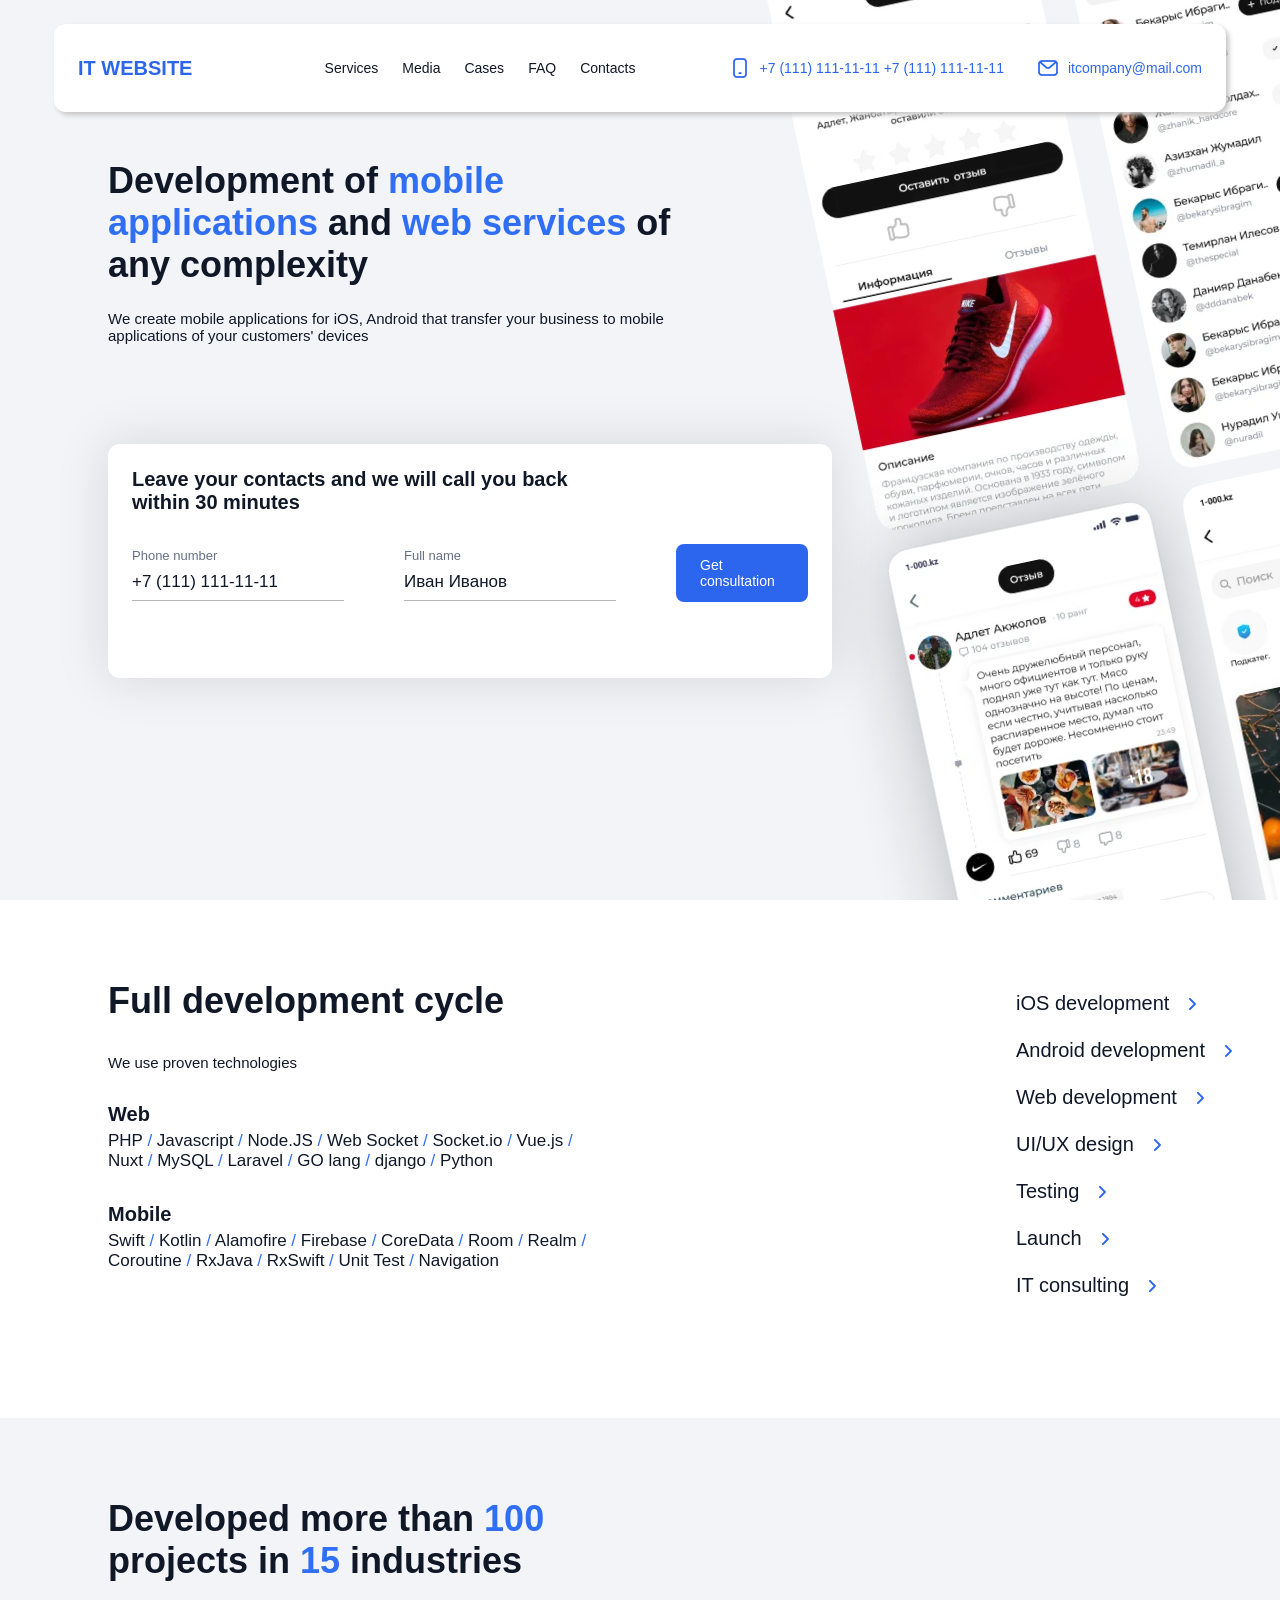
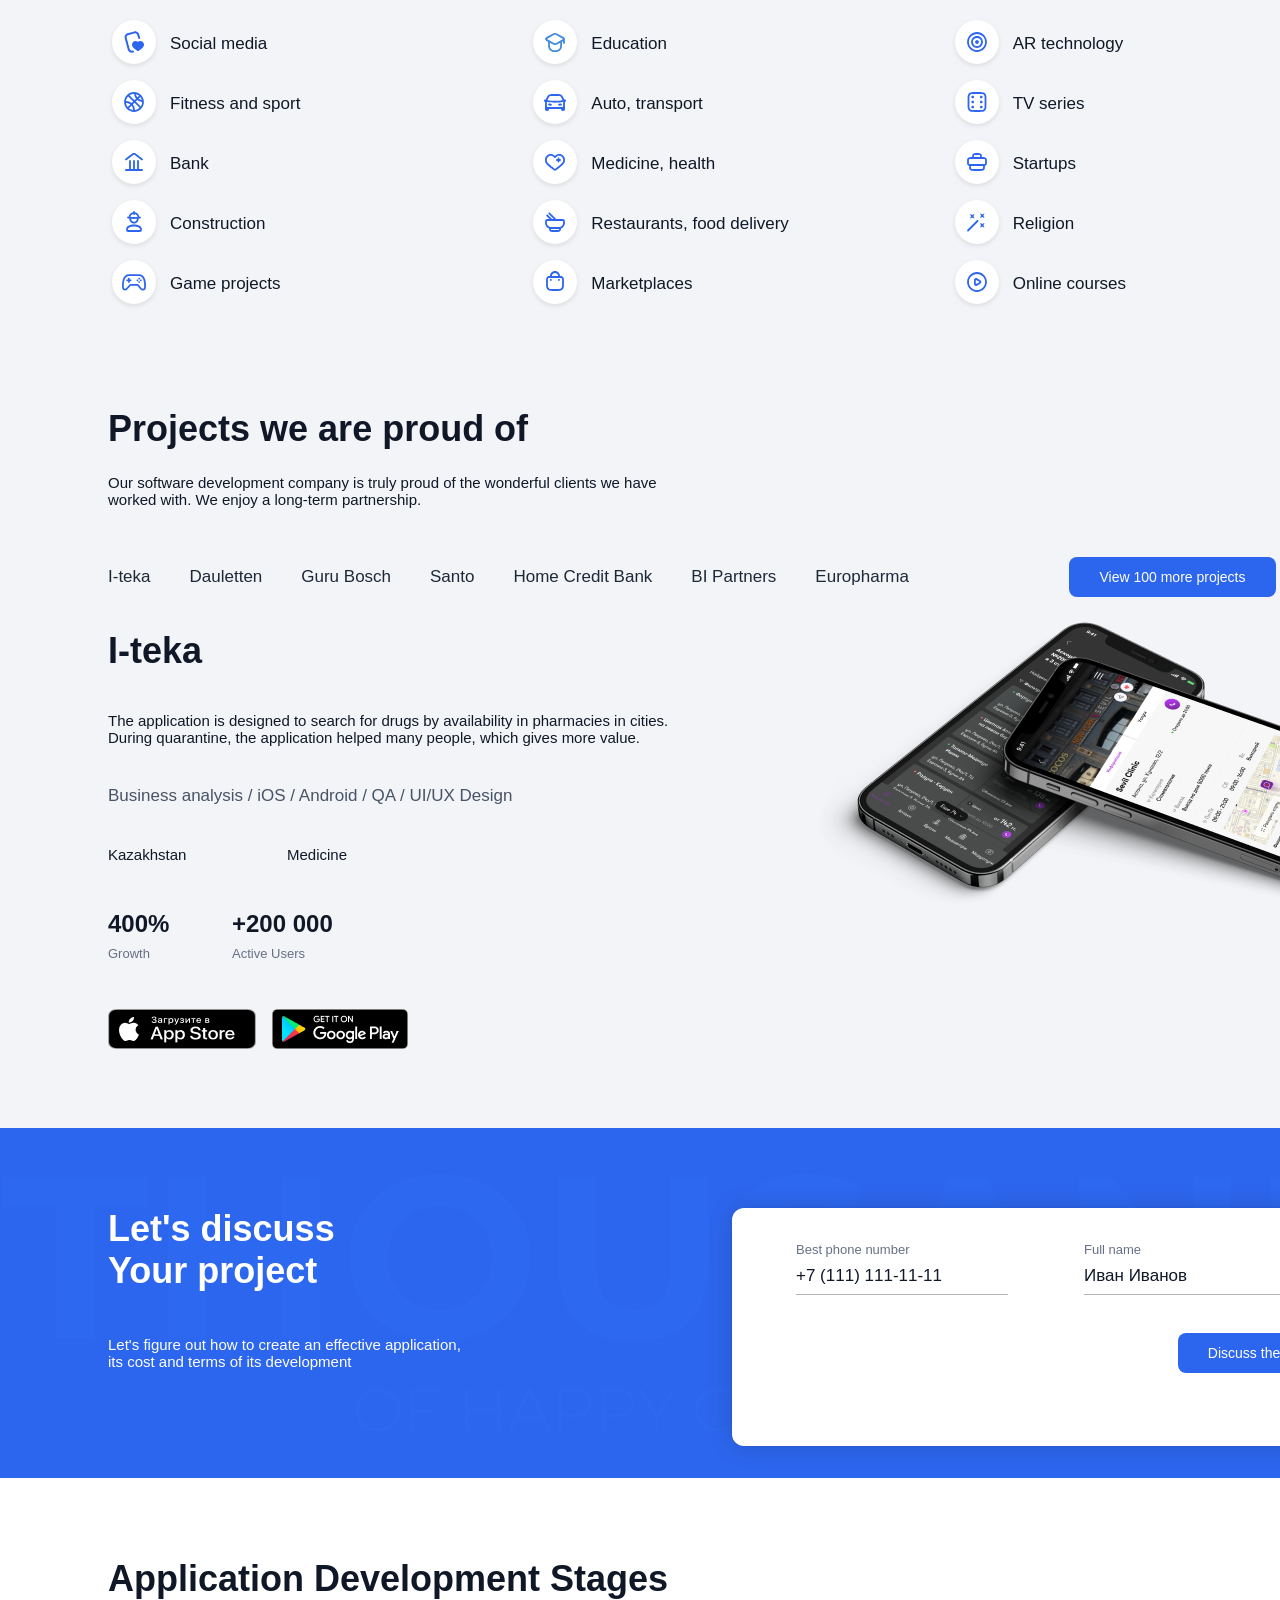
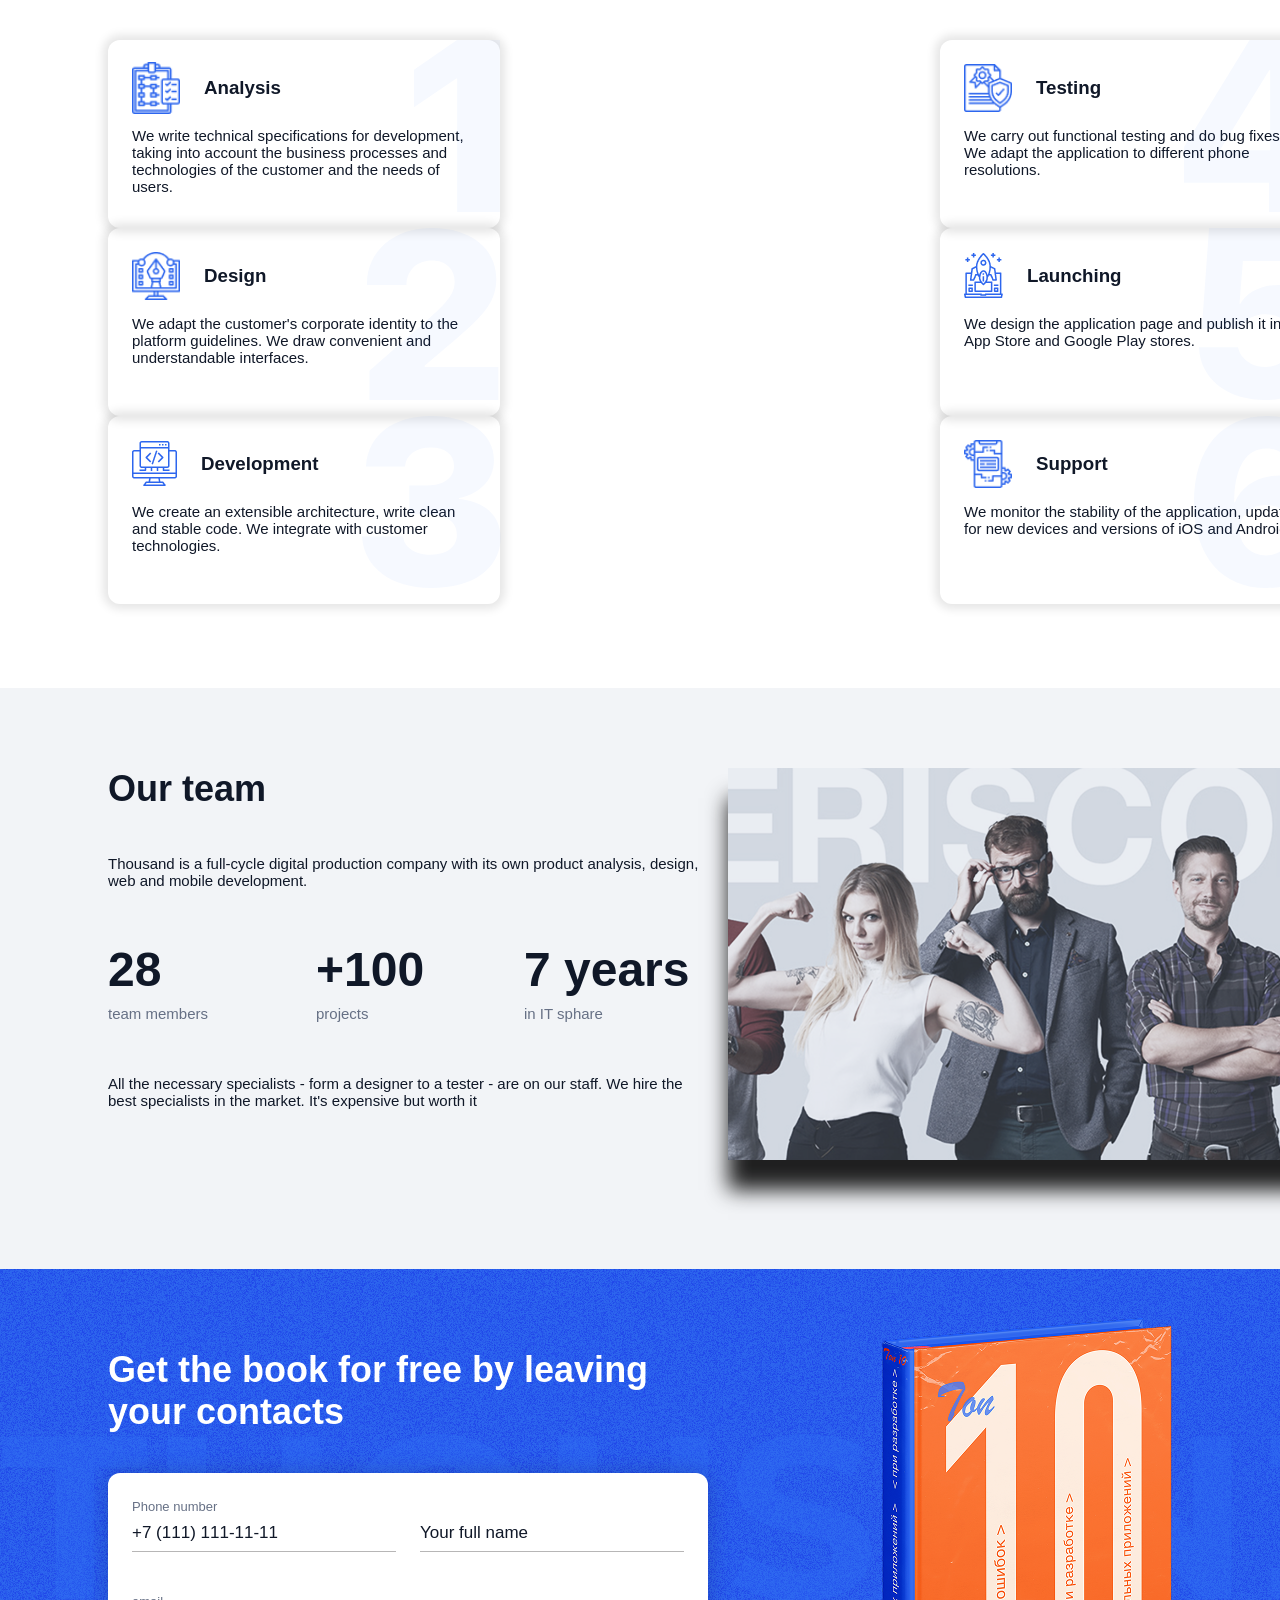
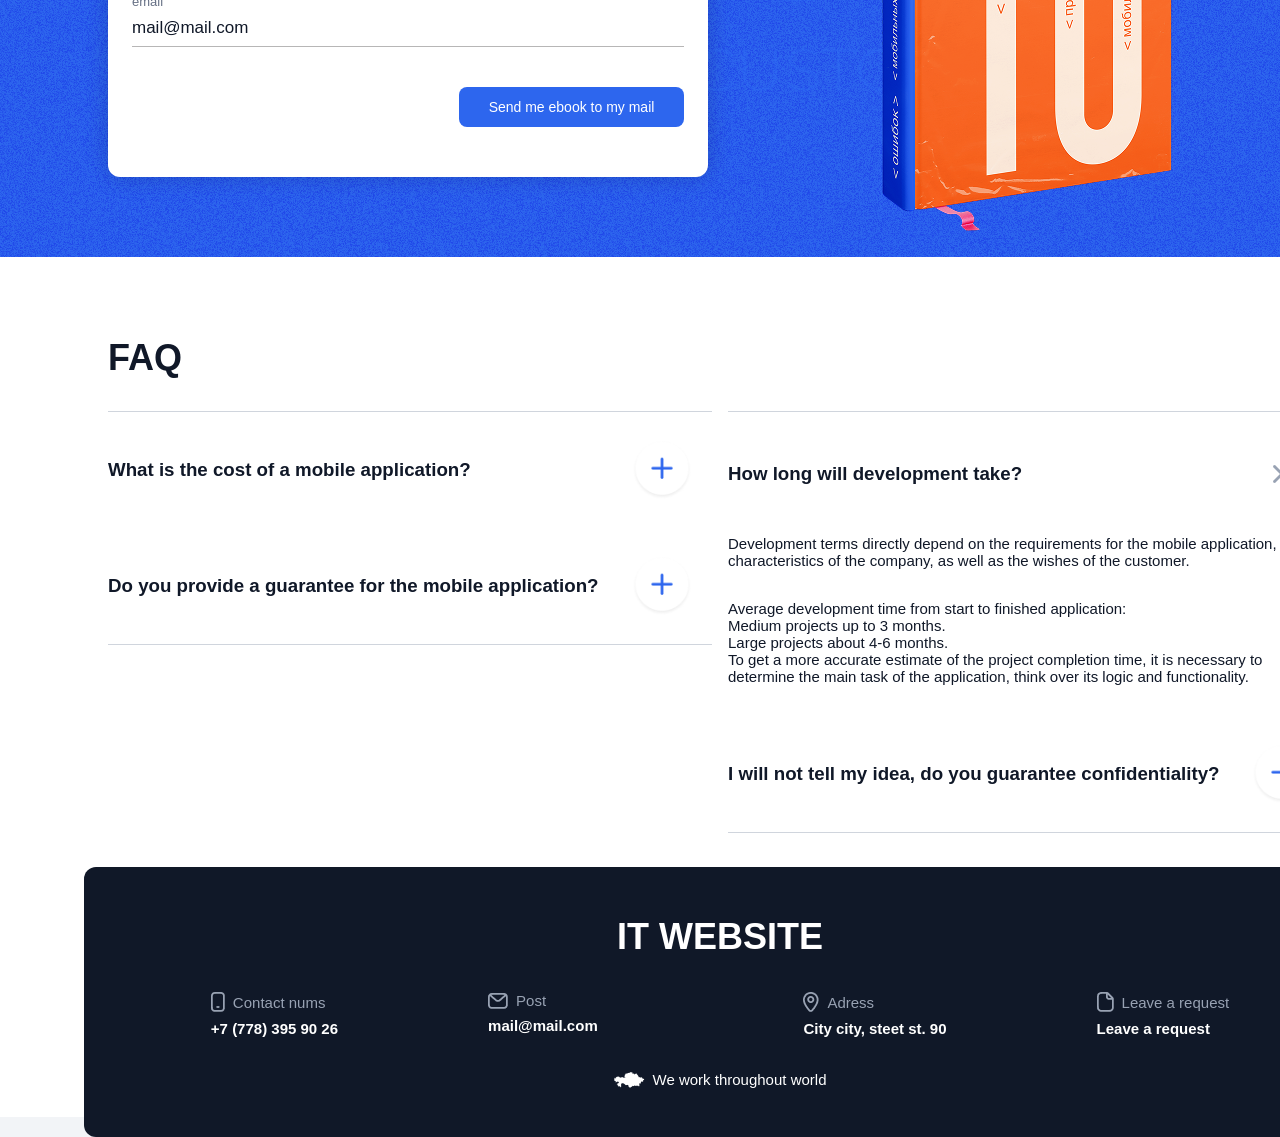
==== commit d0bc65e1: "end lab7 fix scss" ====
--- a/index.html
+++ b/index.html
@@ -5,7 +5,7 @@
     <title>Практика 7</title>
     <meta charset="UTF-8">
     <meta name="viewport" content="width=device-width, initial-scale=1.0">
-    <link rel="stylesheet" href="src/assets/styles/style_itwebsite/style.css">
+    <link rel="stylesheet" href="src/assets/styles/style_itwebsite/main_style_itwebsite/style.css">
 </head>
 
 <body>
--- a/src/assets/styles/style_itwebsite/main_style_itwebsite/style.css
+++ b/src/assets/styles/style_itwebsite/main_style_itwebsite/style.css
@@ -0,0 +1,1580 @@
+@import "../../global.css";
+@import "../../utils.css";
+@import "../../fonts.css";
+.header-site {
+  grid-area: header;
+  display: flex;
+  padding: 16px 24px;
+  height: 56px;
+  width: 1124px;
+  border-radius: 12px;
+  background-color: #FFFFFF;
+  box-shadow: 3px 3px 5px rgb(199, 197, 197);
+  position: fixed;
+  align-items: center;
+  justify-content: space-between;
+  left: 50%;
+  transform: translateX(-50%);
+  top: 24px;
+  z-index: 3;
+  font-weight: 500;
+}
+
+.tablet-hide {
+  display: none;
+}
+
+.phone-hide {
+  display: none;
+}
+
+.logo {
+  color: #2D66EE;
+  font-size: 20px;
+  font-weight: 700;
+}
+
+.list-section {
+  list-style: none;
+  display: flex;
+  gap: 24px;
+}
+
+.list-section li {
+  font-size: 14px;
+  color: #101828;
+}
+
+.contacts {
+  display: flex;
+  gap: 32px;
+}
+
+.contacts p {
+  font-size: 14px;
+  color: #2D66EE;
+  font-weight: 500;
+}
+
+.contacts img {
+  width: 24px;
+  height: 24px;
+}
+
+.contact-item {
+  display: flex;
+  gap: 8px;
+  align-items: center;
+}
+
+@media (max-width: 768px) {
+  .header-site {
+    height: 90px;
+    width: 768px;
+    top: 16px;
+    padding: 25px 32px;
+  }
+  .tablet-hide {
+    display: block;
+  }
+}
+@media (max-width: 425px) {
+  .header-site {
+    width: 409px;
+    top: 20px;
+    padding: 35px 17px;
+  }
+  .tablet-hide {
+    display: none;
+  }
+  .phone-hide {
+    display: block;
+  }
+  .hide-email {
+    display: none;
+  }
+}
+.footer {
+  grid-area: footer;
+  background-color: #FFFFFF;
+}
+
+.footer-info {
+  padding: 24px;
+  height: 222px;
+  width: 1224px;
+  border-radius: 12px;
+  background-color: #101828;
+  color: #FFFFFF;
+  text-align: center;
+  display: flex;
+  flex-direction: column;
+  justify-content: center;
+  margin: 0 auto;
+  gap: 24px;
+}
+
+.footer h2 {
+  font-size: 36px;
+  font-weight: 700;
+  margin-top: 0;
+  margin-bottom: 0;
+}
+
+.footer-content {
+  display: flex;
+  font-size: 17px;
+  justify-content: space-around;
+  align-items: flex-start;
+  margin: 10px 0 10px 0;
+}
+
+.footer-row {
+  display: flex;
+  gap: 150px;
+}
+
+.footer-item {
+  display: flex;
+  flex-direction: column;
+  align-items: flex-start;
+  gap: 8px;
+}
+
+.head-footer-item {
+  display: flex;
+  gap: 8px;
+  align-items: center;
+  color: #98A2B3;
+  font-weight: 500;
+}
+
+.footer img {
+  width: auto;
+  height: auto;
+}
+
+.main-footer-item {
+  margin-top: 0;
+  align-items: flex-start;
+  font-weight: 600;
+}
+
+.footer-title {
+  display: flex;
+  gap: 8px;
+  align-items: center;
+  justify-content: center;
+  font-size: 13px;
+  font-weight: 400;
+}
+
+@media (max-width: 768px) {
+  .footer-info {
+    height: 241px;
+    width: 767px;
+    margin: 0;
+  }
+  .footer-row {
+    gap: 10px;
+  }
+  .footer-item {
+    width: 176px;
+  }
+  .footer-content {
+    font-size: 14px;
+  }
+}
+@media (max-width: 425px) {
+  .footer-info {
+    height: 350px;
+    width: 425px;
+  }
+  .footer-item {
+    width: 157px;
+  }
+  .footer-content {
+    margin: 0;
+    flex-direction: column;
+    gap: 20px;
+    padding: 40px 36px 15px;
+  }
+  .footer-row {
+    display: flex;
+    gap: 30px;
+  }
+}
+.development-page {
+  grid-area: development-page;
+  background-color: white;
+  display: flex;
+  gap: 200px;
+}
+
+.development-text {
+  margin: 80px 108px;
+  display: flex;
+  flex-direction: column;
+  gap: 32px;
+}
+
+.head-text {
+  width: 600px;
+  display: flex;
+  flex-direction: column;
+  gap: 32px;
+}
+
+.head-text h2 {
+  font-weight: 700;
+  font-size: 36px;
+  margin: 0;
+}
+
+.head-text p {
+  margin: 0;
+  font-size: 15px;
+  font-weight: 500;
+}
+
+.info {
+  width: 496px;
+}
+
+.info h3 {
+  margin-top: 0;
+  margin-bottom: 5px;
+  font-size: 20px;
+  font-weight: 600;
+}
+
+.info p {
+  font-size: 17px;
+  font-weight: 400;
+}
+
+.services {
+  font-size: 20px;
+  font-weight: 400;
+  margin: 80px 0;
+  width: 233px;
+}
+
+.services ul {
+  list-style: none;
+  padding: 0;
+  margin: 0;
+}
+
+.services li {
+  padding-top: 12px;
+  padding-bottom: 12px;
+  display: flex;
+  align-items: center;
+  gap: 20px;
+  white-space: nowrap;
+}
+
+.services li:hover {
+  font-weight: bold;
+  border-bottom: 2px solid #2D66EE;
+  padding-bottom: 5px;
+  display: inline-block;
+}
+
+.services li img {
+  width: auto;
+  height: 12px;
+}
+
+@media (max-width: 768px) {
+  .development-page {
+    width: 768px;
+    gap: 70px;
+  }
+  .development-text {
+    margin: 30px 40px;
+  }
+  .head-text {
+    width: 321px;
+  }
+  .head-text h2 {
+    font-size: 28px;
+  }
+  .info {
+    width: 300px;
+  }
+  .info p {
+    font-size: 14px;
+  }
+  .services {
+    font-size: 20px;
+    font-weight: 400;
+    margin: 145px 0 30px;
+  }
+}
+@media (max-width: 425px) {
+  .development-page {
+    width: 425px;
+    display: flex;
+    flex-direction: column;
+    gap: 20px;
+  }
+  .development-text {
+    margin: 30px 17px 0;
+  }
+  .info {
+    width: 320px;
+  }
+  .services {
+    margin: 0 17px 40px;
+  }
+}
+.industries-page {
+  grid-area: industries-page;
+}
+.industries-page h2 {
+  margin: 80px 108px 0;
+}
+.industries-page .industries {
+  margin: 40px 108px;
+  font-size: 17px;
+  font-weight: 500;
+}
+.industries-page .industries-list {
+  display: grid;
+  grid-template-columns: repeat(3, 1fr);
+  gap: 16px 40px;
+  list-style: none;
+  padding: 0;
+  margin: 0;
+}
+.industries-page .industries-list li {
+  height: 44px;
+  display: flex;
+  gap: 10px;
+  align-items: center;
+}
+.industries-page .industries-list li .hide-ind {
+  display: none;
+}
+@media (max-width: 768px) {
+  .industries-page h2 {
+    margin: 30px 40px;
+  }
+  .industries-page .industries {
+    width: 601px;
+    height: 457px;
+    margin: 40px 40px;
+  }
+  .industries-page .industries .industries-list {
+    grid-template-columns: repeat(2, 1fr);
+    gap: 16px 80px;
+  }
+}
+@media (max-width: 768px) and (max-width: 425px) {
+  .industries-page h2 {
+    margin: 30px 16px 0;
+  }
+  .industries-page .industries {
+    width: 369px;
+    margin: 40px 16px;
+    font-size: 14px;
+  }
+  .industries-page .industries .industries-list {
+    grid-template-columns: repeat(2, 1fr);
+    gap: 16px 20px;
+  }
+  .industries-page .industries .industries-list li {
+    width: 166px;
+  }
+  .industries-page .industries .industries-list li .hide-ind {
+    display: block;
+  }
+}
+
+.projects-page {
+  grid-area: projects-page;
+}
+.projects-page h2 {
+  margin: 40px 108px 0;
+}
+.projects-page p {
+  margin: 24px 108px 0;
+  width: 600px;
+}
+.projects-page .info-button {
+  width: 1224px;
+  height: 58px;
+  display: flex;
+  gap: 160px;
+  align-items: center;
+  margin: 40px 108px 0;
+}
+.projects-page .info-button .projects-info {
+  width: 801px;
+}
+.projects-page .info-button .projects-info ul {
+  list-style: none;
+  padding: 0;
+  margin: 0;
+  display: flex;
+  justify-content: space-between;
+  flex-wrap: wrap;
+  row-gap: 20px;
+}
+.projects-page .info-button .projects-info li {
+  display: flex;
+  align-items: center;
+  font-size: 17px;
+  font-weight: 400;
+  color: #1D2939;
+}
+.projects-page .info-button .projects-info li:hover {
+  font-weight: bold;
+  border-bottom: 2px solid #2D66EE;
+  padding-bottom: 5px;
+  display: inline-block;
+}
+.projects-page .info-button button {
+  width: 207px;
+  height: 40px;
+  border-radius: 8px;
+  border: none;
+  background-color: #2D66EE;
+  color: #FFFFFF;
+  font-size: 14px;
+  font-weight: 500;
+}
+.projects-page .I-teka-container {
+  display: flex;
+}
+.projects-page .I-teka-container img {
+  width: 600px;
+  height: 326px;
+}
+.projects-page .I-teka-container .project-I-teka {
+  margin: 24px 108px 0;
+  width: 600px;
+  height: 449px;
+  display: flex;
+  flex-direction: column;
+  gap: 40px;
+  font-size: 15px;
+  font-weight: 400;
+}
+.projects-page .I-teka-container .project-I-teka h2 {
+  margin: 0;
+}
+.projects-page .I-teka-container .project-I-teka p {
+  margin: 0;
+}
+.projects-page .I-teka-container .project-I-teka .bigger-p {
+  font-size: 17px;
+  color: #475467;
+}
+.projects-page .I-teka-container .project-I-teka .info-I-teka {
+  width: 239px;
+  height: 24px;
+}
+.projects-page .I-teka-container .project-I-teka .info-I-teka ul {
+  list-style: none;
+  padding: 0;
+  margin: 0;
+  display: flex;
+  justify-content: space-between;
+}
+.projects-page .I-teka-container .project-I-teka .info-I-teka li {
+  display: flex;
+  align-items: center;
+}
+.projects-page .I-teka-container .project-I-teka .status {
+  width: 252px;
+  height: 59px;
+  display: flex;
+  justify-content: space-between;
+  margin: 0;
+}
+.projects-page .I-teka-container .project-I-teka .status h3 {
+  font-size: 24px;
+  font-weight: 700;
+  margin: 0;
+}
+.projects-page .I-teka-container .project-I-teka .status p {
+  color: #667085;
+  font-size: 13px;
+}
+.projects-page .I-teka-container .project-I-teka .status .growth {
+  display: flex;
+  flex-direction: column;
+  gap: 8px;
+  width: 76px;
+}
+.projects-page .I-teka-container .project-I-teka .status .users {
+  display: flex;
+  flex-direction: column;
+  gap: 8px;
+  width: 128px;
+}
+.projects-page .I-teka-container .project-I-teka .apps {
+  display: flex;
+  gap: 16px;
+  width: 300px;
+}
+.projects-page .I-teka-container .project-I-teka .apps img {
+  width: 148px;
+  height: 40px;
+  margin: 0;
+}
+@media (max-width: 768px) {
+  .projects-page h2 {
+    margin: 30px 40px;
+  }
+  .projects-page p {
+    margin-left: 40px;
+    width: 456px;
+  }
+  .projects-page .info-button {
+    width: 673px;
+    display: block;
+    margin-left: 40px;
+  }
+  .projects-page .info-button .projects-info {
+    width: 673px;
+  }
+  .projects-page .info-button .projects-info li {
+    font-size: 14px;
+  }
+  .projects-page .info-button button {
+    margin: 24px 490px 0;
+  }
+  .projects-page .I-teka-container img {
+    position: absolute;
+    width: 369px;
+    height: 225px;
+    margin: 165px 370px 0;
+  }
+  .projects-page .I-teka-container .project-I-teka {
+    margin: 0px 40px 0;
+    width: 459px;
+    height: 400px;
+    font-size: 14px;
+    font-weight: 400;
+  }
+  .projects-page .I-teka-container .project-I-teka .bigger-p {
+    font-size: 14px;
+  }
+  .projects-page .I-teka-container .project-I-teka .info-I-teka {
+    width: 230px;
+  }
+  .projects-page .I-teka-container .project-I-teka .status {
+    width: 231px;
+  }
+  .projects-page .I-teka-container .project-I-teka .status h3 {
+    font-size: 20px;
+  }
+  .projects-page .I-teka-container .project-I-teka .status p {
+    font-size: 12px;
+  }
+  .projects-page .I-teka-container .project-I-teka .status .growth {
+    width: 71px;
+  }
+  .projects-page .I-teka-container .project-I-teka .status .users {
+    width: 107px;
+  }
+}
+@media (max-width: 768px) and (max-width: 425px) {
+  .projects-page h2 {
+    margin: 30px 16px;
+  }
+  .projects-page p {
+    margin-left: 16px;
+    width: 339px;
+  }
+  .projects-page .info-button {
+    width: 390px;
+    display: block;
+    margin-left: 16px;
+  }
+  .projects-page .info-button .projects-info {
+    width: 300px;
+  }
+  .projects-page .info-button button {
+    width: 258px;
+    margin: 730px 65px 0;
+  }
+  .projects-page .I-teka-container {
+    flex-direction: column-reverse;
+  }
+  .projects-page .I-teka-container img {
+    position: relative;
+    width: 393px;
+    height: 225px;
+    margin: 32px 16px 0;
+  }
+  .projects-page .I-teka-container .project-I-teka {
+    margin: 35px 16px 0;
+    width: 393px;
+  }
+  .projects-page .I-teka-container .project-I-teka p {
+    width: 393px;
+  }
+}
+
+.discussing-page {
+  grid-area: discussing-page;
+  background-color: #2D66EE;
+  color: #FFFFFF;
+  display: flex;
+  position: relative;
+}
+.discussing-page::before {
+  content: "";
+  position: absolute;
+  top: 0;
+  left: 0;
+  right: 0;
+  bottom: 0;
+  background-image: url("../../img/img-itwebsite/dots-back.png");
+  opacity: 0.3;
+  mix-blend-mode: overlay;
+}
+.discussing-page svg {
+  position: absolute;
+  width: 1440px;
+  height: 258px;
+  margin: 46px 0;
+  opacity: 0.5;
+}
+.discussing-page .discussing-text {
+  position: relative;
+  z-index: 1;
+  width: 600px;
+  height: 168px;
+  margin: 80px 108px 0;
+  margin-right: 0;
+  display: flex;
+  flex-direction: column;
+  gap: 24px;
+}
+.discussing-page .discussing-text h2 {
+  height: 104px;
+}
+.discussing-page .discussing-text p {
+  height: 40px;
+}
+.discussing-page .discussing-form {
+  position: relative;
+  z-index: 1;
+  width: 600px;
+  height: 190px;
+  margin: 80px 24px;
+  border-radius: 12px;
+  background-color: #FFFFFF;
+  padding: 24px;
+  box-shadow: 0px 0px 2px rgba(0, 0, 0, 0.08), 0px 0px 24px rgba(0, 0, 0, 0.16);
+  display: flex;
+  flex-direction: column;
+  gap: 30px;
+  align-items: flex-end;
+}
+.discussing-page .discussing-form .discuss-field {
+  width: 552px;
+  display: flex;
+  align-items: center;
+  justify-content: space-between;
+  padding: 8px;
+}
+.discussing-page .discussing-form .discuss-field .field-info {
+  width: 264px;
+}
+.discussing-page .discussing-form .discuss-field .field-info label {
+  font-size: 13px;
+  font-weight: 500;
+  color: #667085;
+}
+.discussing-page .discussing-form .discuss-field .field-info input {
+  border: none;
+  border-bottom: 1px solid rgb(183, 182, 182);
+  padding: 8px 0;
+  font-size: 17px;
+  font-weight: 400;
+}
+.discussing-page .discussing-form .discuss-field .field-info input::-moz-placeholder {
+  color: #101828;
+}
+.discussing-page .discussing-form .discuss-field .field-info input::placeholder {
+  color: #101828;
+}
+.discussing-page .discussing-form button {
+  width: 178px;
+  height: 40px;
+  border-radius: 8px;
+  border: none;
+  background-color: #2D66EE;
+  color: #FFFFFF;
+  font-size: 14px;
+  font-weight: 500;
+  text-align: center;
+  padding: 11px 24px;
+}
+@media (max-width: 768px) {
+  .discussing-page {
+    flex-direction: column;
+    gap: 30px;
+  }
+  .discussing-page::before {
+    opacity: 0.1;
+  }
+  .discussing-page svg {
+    width: 704px;
+    height: 159px;
+    margin: 80px 40px;
+    opacity: 1;
+  }
+  .discussing-page .discussing-text {
+    width: 344px;
+    height: 152px;
+    margin: 30px 40px 0;
+    margin-bottom: 0;
+  }
+  .discussing-page .discussing-text h2 {
+    height: 80px;
+  }
+  .discussing-page .discussing-form {
+    margin: 0px 40px;
+  }
+}
+@media (max-width: 768px) and (max-width: 425px) {
+  .discussing-page {
+    gap: 140px;
+  }
+  .discussing-page svg {
+    width: 394px;
+    height: 88px;
+    margin: 200px 17px;
+  }
+  .discussing-page .discussing-text {
+    margin: 34px 16px 0;
+  }
+  .discussing-page .discussing-form {
+    width: 393px;
+    height: 300px;
+    margin: 0px 16px;
+    padding: 36px 17px;
+    align-items: flex-start;
+  }
+  .discussing-page .discussing-form .discuss-field {
+    width: 358px;
+    flex-direction: column;
+    gap: 40px;
+  }
+  .discussing-page .discussing-form .discuss-field .field-info {
+    width: 358px;
+  }
+  .discussing-page .discussing-form .discuss-field .field-info input {
+    width: 100%;
+  }
+  .discussing-page .discussing-form button {
+    display: block;
+    width: 255px;
+    margin: 0 55px;
+  }
+}
+
+.stages-page {
+  grid-area: stages-page;
+  background-color: #FFFFFF;
+}
+.stages-page h2 {
+  font-weight: 700;
+  margin: 80px 108px;
+  margin-bottom: 0;
+}
+.stages-page .stages-list {
+  margin: 40px 108px;
+  width: 1224px;
+  height: 564px;
+  display: flex;
+  gap: 440px;
+}
+.stages-page .stages-list .stages-column {
+  width: 392px;
+  height: 564px;
+  display: flex;
+  flex-direction: column;
+  justify-content: space-between;
+}
+.stages-page .stages-list .stages-column .stages-element {
+  height: 172px;
+  padding: 24px;
+  box-shadow: 0 0 10px 5px rgba(0, 0, 0, 0.1);
+  border-radius: 12px;
+  display: flex;
+  flex-direction: column;
+  gap: 15px;
+}
+.stages-page .stages-list .stages-column .stages-element .element-heading {
+  width: 150px;
+  height: 48px;
+  display: flex;
+  gap: 24px;
+  align-items: center;
+}
+.stages-page .stages-list .stages-column .stages-element .element-heading h3 {
+  margin: 0;
+}
+.stages-page .stages-list .stages-column .stages-element .element-heading img {
+  width: 48px;
+}
+.stages-page .stages-list .stages-column .stages-element p {
+  font-weight: 400;
+}
+.stages-page .stages-list .stages-column .analysis svg,
+.stages-page .stages-list .stages-column .design svg,
+.stages-page .stages-list .stages-column .development svg,
+.stages-page .stages-list .stages-column .testing svg,
+.stages-page .stages-list .stages-column .launching svg,
+.stages-page .stages-list .stages-column .support svg {
+  position: absolute;
+  margin-top: -24px;
+}
+.stages-page .stages-list .stages-column .analysis svg {
+  margin-left: 282px;
+}
+.stages-page .stages-list .stages-column .design svg,
+.stages-page .stages-list .stages-column .launching svg {
+  margin-left: 235px;
+}
+.stages-page .stages-list .stages-column .testing svg {
+  margin-left: 220px;
+}
+.stages-page .stages-list .stages-column .development svg,
+.stages-page .stages-list .stages-column .support svg {
+  margin-left: 230px;
+}
+@media (max-width: 768px) {
+  .stages-page h2 {
+    margin: 30px 40px;
+  }
+  .stages-page .stages-list {
+    margin-left: 40px;
+    width: 673px;
+    display: flex;
+    flex-direction: column;
+    gap: 32px;
+  }
+  .stages-page .stages-list .stages-column {
+    width: 673px;
+    gap: 32px;
+  }
+  .stages-page .stages-list .stages-column .stages-element {
+    height: 172px;
+  }
+  .stages-page .stages-list .stages-column .stages-element .element-heading {
+    height: 48px;
+    display: flex;
+    gap: 24px;
+    align-items: center;
+  }
+  .stages-page .stages-list .stages-column .stages-element .element-heading h3 {
+    font-size: 20px;
+  }
+  .stages-page .stages-list .stages-column .stages-element p {
+    font-size: 14px;
+    width: 504px;
+  }
+  .stages-page .stages-list .stages-column .analysis svg {
+    margin-left: 550px;
+  }
+  .stages-page .stages-list .stages-column .design svg,
+  .stages-page .stages-list .stages-column .launching svg {
+    margin-left: 515px;
+  }
+  .stages-page .stages-list .stages-column .testing svg {
+    margin-left: 500px;
+  }
+  .stages-page .stages-list .stages-column .development svg,
+  .stages-page .stages-list .stages-column .support svg {
+    margin-left: 510px;
+  }
+}
+@media (max-width: 768px) and (max-width: 425px) {
+  .stages-page h2 {
+    margin: 30px 16px 0;
+    width: 309px;
+  }
+  .stages-page .stages-list {
+    margin-left: 16px;
+    width: 394px;
+    gap: 20px;
+  }
+  .stages-page .stages-list .stages-column {
+    width: 394px;
+    gap: 20px;
+  }
+  .stages-page .stages-list .stages-column .stages-element {
+    height: 214px;
+  }
+  .stages-page .stages-list .stages-column .stages-element p {
+    width: 266px;
+  }
+  .stages-page .stages-list .stages-column .analysis svg {
+    margin-left: 282px;
+  }
+  .stages-page .stages-list .stages-column .design svg,
+  .stages-page .stages-list .stages-column .launching svg {
+    margin-left: 235px;
+  }
+  .stages-page .stages-list .stages-column .testing svg {
+    margin-left: 220px;
+  }
+  .stages-page .stages-list .stages-column .development svg,
+  .stages-page .stages-list .stages-column .support svg {
+    margin-left: 230px;
+  }
+}
+
+.team-page {
+  grid-area: team-page;
+  display: flex;
+}
+.team-page .team-text {
+  width: 600px;
+  height: 341px;
+  display: flex;
+  flex-direction: column;
+  justify-content: space-between;
+  margin: 80px 108px;
+  margin-right: 0;
+}
+.team-page .team-text .team-info {
+  display: flex;
+  justify-content: space-between;
+}
+.team-page .team-text .team-info .team-info-el {
+  width: 184px;
+  height: 97px;
+  display: flex;
+  flex-direction: column;
+  gap: 8px;
+  justify-content: center;
+}
+.team-page .team-text .team-info .team-info-el h2 {
+  font-size: 48px;
+}
+.team-page .team-text .team-info .team-info-el p {
+  color: #667085;
+}
+.team-page img {
+  margin: 80px 20px;
+  width: 603px;
+  height: 392px;
+  box-shadow: 0px 30px 20px rgba(0, 0, 0, 0.8705882353);
+}
+@media (max-width: 768px) {
+  .team-page {
+    flex-direction: column;
+  }
+  .team-page .team-text {
+    width: 704px;
+    height: 794px;
+    margin: 40px 30px;
+    position: relative;
+  }
+  .team-page .team-text .top-text {
+    width: 415px;
+    position: absolute;
+    margin: 60px 0;
+  }
+  .team-page .team-text .team-info {
+    position: absolute;
+    width: 584px;
+    height: 113px;
+    margin: 630px 61px;
+  }
+  .team-page .team-text .team-info .team-info-el p {
+    margin-left: 0;
+  }
+  .team-page .team-text p {
+    width: 613px;
+    margin-left: 61px;
+  }
+  .team-page img {
+    position: absolute;
+    margin: 182px 30px;
+    width: 707px;
+  }
+}
+@media (max-width: 768px) and (max-width: 425px) {
+  .team-page .team-text {
+    width: 374px;
+    margin: 40px 16px;
+  }
+  .team-page .team-text .top-text {
+    margin: 60px 0;
+  }
+  .team-page .team-text .team-info {
+    margin: 430px 0;
+    height: 58px;
+    width: 374px;
+  }
+  .team-page .team-text .team-info .team-info-el {
+    width: 102px;
+    height: 58px;
+  }
+  .team-page .team-text .team-info .team-info-el h2 {
+    font-size: 28px;
+  }
+  .team-page .team-text p {
+    width: 359px;
+    margin-left: 0;
+  }
+  .team-page img {
+    margin: 170px 16px;
+    width: 393px;
+    height: 240px;
+  }
+}
+
+.book-page {
+  grid-area: book-page;
+  background-color: #2D66EE;
+  color: #FFFFFF;
+  display: flex;
+  position: relative;
+}
+.book-page::before {
+  content: "";
+  position: absolute;
+  top: 0;
+  left: 0;
+  right: 0;
+  bottom: 0;
+  background-image: url("../../../img/img-itwebsite/dots-back.png");
+  opacity: 0.3;
+  mix-blend-mode: overlay;
+}
+.book-page svg {
+  position: absolute;
+  width: 1440px;
+  height: 258.13px;
+  margin: 165px 0;
+  opacity: 0.7;
+}
+.book-page .book-contacts {
+  margin: 80px 108px;
+  display: flex;
+  flex-direction: column;
+  gap: 40px;
+  width: 600px;
+}
+.book-page .book-contacts .book-form {
+  z-index: 1;
+  background-color: #FFFFFF;
+  border-radius: 12px;
+  box-shadow: 0px 0px 2px rgba(0, 0, 0, 0.08), 0px 0px 24px rgba(0, 0, 0, 0.16);
+  height: 284px;
+  display: flex;
+  flex-direction: column;
+  gap: 40px;
+  padding: 24px;
+  color: #101828;
+  align-items: flex-end;
+}
+.book-page .book-contacts .book-form .book-form-contacts {
+  width: 552px;
+  display: flex;
+  align-items: flex-end;
+  justify-content: space-between;
+}
+.book-page .book-contacts .book-form .book-form-contacts .form-contact {
+  width: 264px;
+}
+.book-page .book-contacts .book-form .book-form-contacts .form-contact label {
+  font-size: 13px;
+  font-weight: 500;
+  color: #667085;
+}
+.book-page .book-contacts .book-form .book-form-contacts .form-contact input {
+  border: none;
+  border-bottom: 1px solid rgb(183, 182, 182);
+  padding: 8px 0;
+  font-size: 17px;
+  font-weight: 400;
+}
+.book-page .book-contacts .book-form .book-form-contacts .form-contact input::-moz-placeholder {
+  color: #101828;
+}
+.book-page .book-contacts .book-form .book-form-contacts .form-contact input::placeholder {
+  color: #101828;
+}
+.book-page .book-contacts .book-form .form-contact {
+  width: 552px;
+}
+.book-page .book-contacts .book-form .form-contact label {
+  font-size: 13px;
+  font-weight: 500;
+  color: #667085;
+}
+.book-page .book-contacts .book-form .form-contact input {
+  border: none;
+  width: 100%;
+  border-bottom: 1px solid rgb(183, 182, 182);
+  padding: 8px 0;
+  font-size: 17px;
+  font-weight: 400;
+}
+.book-page .book-contacts .book-form .form-contact input::-moz-placeholder {
+  color: #101828;
+}
+.book-page .book-contacts .book-form .form-contact input::placeholder {
+  color: #101828;
+}
+.book-page .book-contacts .book-form button {
+  width: 225px;
+  height: 40px;
+  border-radius: 8px;
+  border: none;
+  background-color: #2D66EE;
+  color: #FFFFFF;
+  font-size: 14px;
+  font-weight: 500;
+  text-align: center;
+  padding: 11px 24px;
+}
+.book-page img {
+  z-index: 1;
+  width: 344px;
+  height: 520px;
+  margin: 46px 40px;
+}
+@media (max-width: 768px) {
+  .book-page svg {
+    opacity: 0;
+  }
+  .book-page .book-contacts {
+    margin: 76px 76px;
+    width: 455px;
+  }
+  .book-page .book-contacts .book-form {
+    width: 335px;
+    height: 431px;
+    gap: 60px;
+    align-items: flex-start;
+    padding: 32px;
+  }
+  .book-page .book-contacts .book-form .book-form-contacts {
+    width: 271px;
+    flex-direction: column;
+    gap: 60px;
+  }
+  .book-page .book-contacts .book-form .book-form-contacts .form-contact {
+    width: 271px;
+  }
+  .book-page .book-contacts .book-form .form-contact {
+    width: 271px;
+  }
+  .book-page img {
+    width: 283px;
+    height: 428px;
+    margin: 185px -150px;
+  }
+}
+@media (max-width: 768px) and (max-width: 425px) {
+  .book-page .book-contacts {
+    margin: 49px 48px;
+    width: 333px;
+    gap: 320px;
+  }
+  .book-page img {
+    position: absolute;
+    width: 160px;
+    height: 242px;
+    margin: 161px 130px;
+    margin-bottom: 0;
+  }
+}
+
+.faq-page {
+  grid-area: faq-page;
+  background-color: #FFFFFF;
+}
+.faq-page h2 {
+  margin: 80px 108px 0;
+  margin-bottom: 0;
+}
+.faq-page .faq-columns {
+  margin: 32px 108px;
+  width: 1224px;
+  height: 420px;
+  display: flex;
+  gap: 16px;
+}
+.faq-page .faq-columns h3 {
+  margin: 0;
+  width: 524px;
+}
+.faq-page .faq-columns .faq-first-column {
+  width: 600px;
+  height: 232px;
+  display: flex;
+  flex-direction: column;
+  justify-content: space-around;
+  width: 100%;
+  border-top: 0.5px solid #D0D5DD;
+  border-bottom: 0.5px solid #D0D5DD;
+}
+.faq-page .faq-columns .faq-first-column .faq-element {
+  height: 84px;
+  display: flex;
+  flex-direction: column;
+  align-items: flex-start;
+  justify-content: center;
+}
+.faq-page .faq-columns .faq-first-column .faq-element p {
+  font-size: 20px;
+}
+.faq-page .faq-columns .faq-first-column .faq-element .top-faq {
+  display: flex;
+  justify-content: space-between;
+  align-items: center;
+}
+.faq-page .faq-columns .faq-first-column .faq-element .top-faq img {
+  width: 60px;
+  height: 60px;
+}
+.faq-page .faq-columns .faq-second-column {
+  width: 600px;
+  height: 420px;
+  display: flex;
+  flex-direction: column;
+  justify-content: space-around;
+  width: 100%;
+  border-top: 0.5px solid #D0D5DD;
+  border-bottom: 0.5px solid #D0D5DD;
+}
+.faq-page .faq-columns .faq-second-column .faq-element {
+  height: 84px;
+  display: flex;
+  flex-direction: column;
+  align-items: flex-start;
+  justify-content: center;
+}
+.faq-page .faq-columns .faq-second-column .faq-element p {
+  font-size: 15px;
+}
+.faq-page .faq-columns .faq-second-column .faq-element .top-faq {
+  display: flex;
+  justify-content: space-between;
+  align-items: center;
+}
+.faq-page .faq-columns .faq-second-column .faq-element .top-faq img {
+  width: 60px;
+  height: 60px;
+}
+.faq-page .faq-columns .faq-second-column .big-element {
+  justify-content: space-around;
+  height: 272px;
+}
+@media (max-width: 768px) {
+  .faq-page h2 {
+    margin: 30px 40px 0;
+  }
+  .faq-page .faq-columns {
+    margin: 35px 91px;
+    width: 600px;
+    height: 652px;
+    flex-direction: column-reverse;
+    gap: 0;
+  }
+  .faq-page .faq-columns .faq-second-column {
+    border-bottom: none;
+  }
+}
+@media (max-width: 768px) and (max-width: 425px) {
+  .faq-page h2 {
+    margin: 30px 16px 0;
+  }
+  .faq-page .faq-columns {
+    margin: 0px 16px;
+    width: 393px;
+    height: 576px;
+  }
+  .faq-page .faq-columns h3 {
+    width: 273px;
+  }
+  .faq-page .faq-columns .top-faq {
+    width: 393px;
+  }
+  .faq-page .faq-columns .faq-first-column {
+    height: 115px;
+  }
+  .faq-page .faq-columns .faq-first-column .hide-faq {
+    display: none;
+  }
+}
+
+body {
+  background-color: #F2F4F7;
+  font-family: "Inter", Arial;
+  font-weight: 400;
+  color: #101828;
+  overflow-x: hidden;
+  display: grid;
+  grid-template-rows: 0px 900px 518px 550px 760px 350px 810px 581px 588px 610px 250px;
+  grid-template-areas: "header" "main-page" "development-page" "industries-page" "projects-page" "discussing-page" "stages-page" "team-page" "book-page" "faq-page" "footer";
+  margin: 0;
+  min-width: 1440px;
+}
+
+.main-page {
+  grid-area: main-page;
+}
+
+.moving-images {
+  position: absolute;
+  top: -100px;
+  left: 780px;
+  width: 700px;
+  height: 1200px;
+  z-index: -1;
+  transform: rotate(-12deg);
+  overflow: hidden;
+}
+
+.moving-image {
+  position: absolute;
+  width: 120%;
+  height: 150%;
+  background-repeat: no-repeat;
+  background-size: contain;
+}
+
+.image-left {
+  background-image: url("../../../img/img-itwebsite/column-left.webp");
+  animation: moveLeftColumn 15s infinite linear;
+  background-position: 10px center;
+}
+
+.image-left::before {
+  content: "";
+  position: absolute;
+  top: 100%;
+  left: 0;
+  width: 100%;
+  height: 100%;
+  background-image: url("../../../img/img-itwebsite/column-left.webp");
+  background-size: contain;
+  background-position: 10px center;
+  background-repeat: no-repeat;
+}
+
+.image-right {
+  background-image: url("../../../img/img-itwebsite/column-right.webp");
+  animation: moveRightColumn 15s infinite linear;
+  background-position: 400px center;
+}
+
+.image-right::before {
+  content: "";
+  position: absolute;
+  bottom: 100%;
+  left: 0;
+  width: 100%;
+  height: 100%;
+  background-image: url("../../../img/img-itwebsite/column-right.webp");
+  background-size: contain;
+  background-position: 400px center;
+  background-repeat: no-repeat;
+}
+
+@keyframes moveLeftColumn {
+  0% {
+    transform: translateY(0) scale(1.05);
+  }
+  100% {
+    transform: translateY(-100%) scale(1.05);
+  }
+}
+@keyframes moveRightColumn {
+  0% {
+    transform: translateY(0) scale(1.05);
+  }
+  100% {
+    transform: translateY(100%) scale(1.05);
+  }
+}
+.main-text {
+  position: absolute;
+  top: 160px;
+  margin: 0 108px;
+  width: 600px;
+  display: flex;
+  flex-direction: column;
+  gap: 24px;
+}
+
+h2 {
+  font-size: 36px;
+  font-weight: 700;
+  margin: 0;
+}
+
+p {
+  font-size: 15px;
+  font-weight: 500;
+  margin: 0;
+}
+
+.blue-text {
+  color: #306FF5;
+}
+
+.consultation-form {
+  width: 676px;
+  height: 186px;
+  position: absolute;
+  top: 444px;
+  left: 108px;
+  border-radius: 12px;
+  background-color: #FFFFFF;
+  padding: 24px;
+  box-shadow: 0 0 50px 5px rgba(0, 0, 0, 0.1);
+}
+
+.consultation-contacts {
+  display: flex;
+  align-items: center;
+  margin-top: 30px;
+  justify-content: space-between;
+}
+
+.consultation-form h3 {
+  font-size: 20px;
+  margin-top: 0;
+  font-weight: 700;
+}
+
+.consultation-form label {
+  font-size: 13px;
+  font-weight: 500;
+  color: #667085;
+}
+
+.consultation-form input {
+  border: none;
+  border-bottom: 1px solid rgb(183, 182, 182);
+  padding: 8px 0;
+  font-size: 17px;
+  font-weight: 400;
+}
+
+.consultation-form input::-moz-placeholder {
+  color: #101828;
+}
+
+.consultation-form input::placeholder {
+  color: #101828;
+}
+
+.consultation-form button {
+  width: 132px;
+  height: 58px;
+  border-radius: 8px;
+  border: none;
+  background-color: #2D66EE;
+  color: #FFFFFF;
+  font-size: 14px;
+  font-weight: 500;
+  text-align: left;
+  padding-left: 24px;
+}
+
+@media (max-width: 768px) {
+  body {
+    grid-template-rows: 0px 762px 518px 640px 698px 428px 1310px 884px 700px 778px 260px;
+    width: 768px;
+  }
+  h2 {
+    font-size: 28px;
+  }
+  p {
+    font-size: 14px;
+  }
+  .moving-images {
+    top: -70px;
+    left: 390px;
+    height: 830px;
+  }
+  .image-right {
+    background-position: 275px center;
+  }
+  .image-right::before {
+    background-position: 275px center;
+  }
+  .main-text {
+    top: 138px;
+    margin: 0 32px;
+    width: 383px;
+  }
+  .main-text h2 {
+    font-size: 28px;
+  }
+  .consultation-form {
+    width: 382px;
+    height: 356px;
+    top: 374px;
+    left: 32px;
+    padding: 32px;
+  }
+  .consultation-contacts {
+    display: flex;
+    flex-direction: column;
+    align-items: flex-start;
+    gap: 24px;
+  }
+  .consultation-form h3 {
+    font-size: 16px;
+  }
+  .hide {
+    display: none;
+  }
+  .consultation-form label {
+    font-size: 13px;
+    font-weight: 500;
+    color: #667085;
+  }
+  .consultation-form input {
+    font-size: 14px;
+  }
+  .consultation-form button {
+    width: 155px;
+    height: 40px;
+  }
+}
+@media (max-width: 425px) {
+  body {
+    grid-template-rows: 0px 1267px 750px 620px 1080px 669px 1330px 646px 923px 680px 380px;
+    width: 425px;
+  }
+  .moving-images {
+    top: 318px;
+    left: 45px;
+    height: 590px;
+    transform: rotate(-9deg);
+  }
+  .image-right {
+    background-position: 202px center;
+  }
+  .image-right::before {
+    background-position: 202px center;
+  }
+  .main-text {
+    margin: 0 24px;
+  }
+  .consultation-form {
+    top: 878px;
+    left: 24px;
+  }
+}/*# sourceMappingURL=style.css.map */
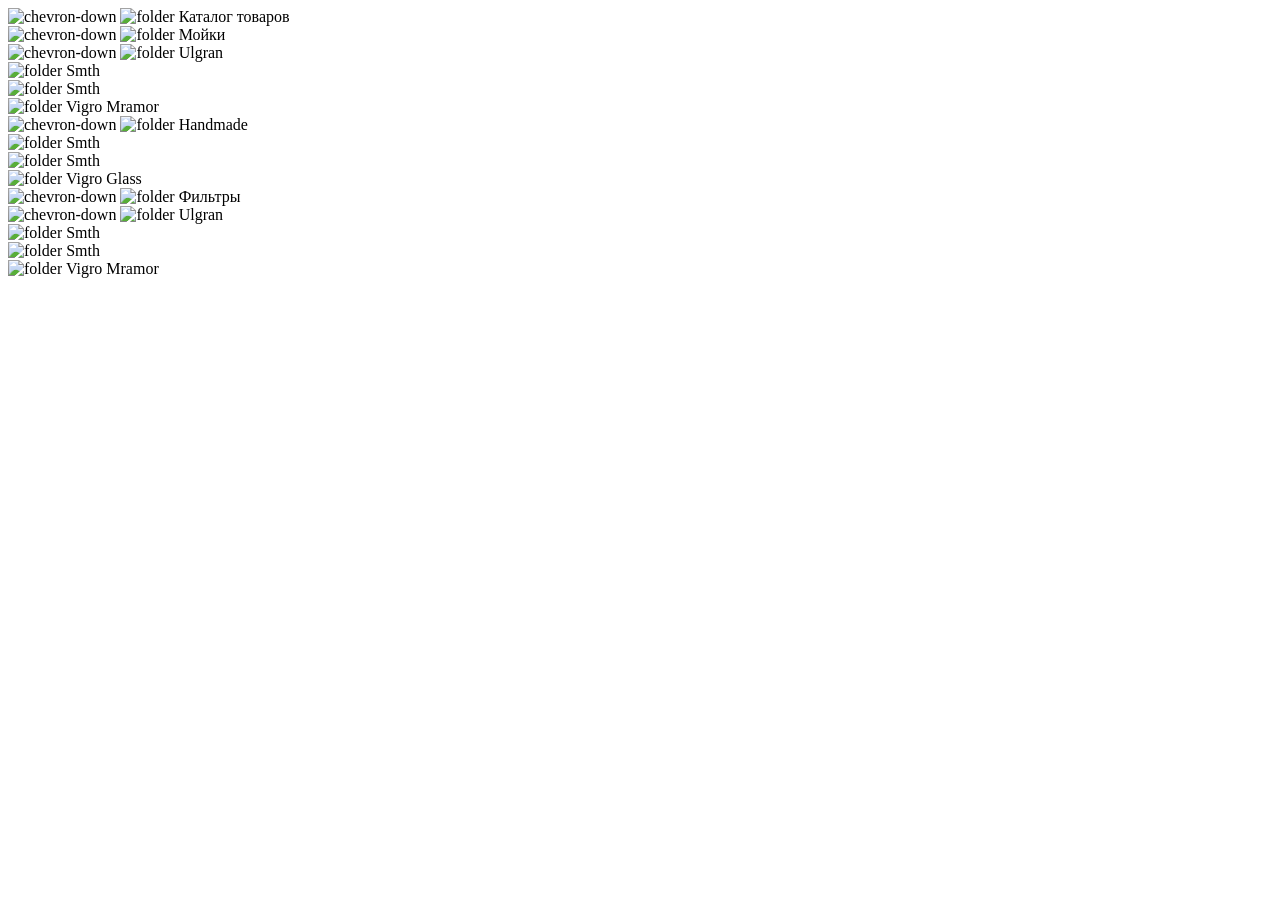
==== commit ea56e052: "finish lab9" ====
--- a/index.html
+++ b/index.html
@@ -1,1057 +1,62 @@
-<!doctype html>
-<html>
+<!DOCTYPE html>
+<html lang="en">
+<head>
+    <meta charset="UTF-8">
+    <title>List Item</title>
+    <link rel="stylesheet" href="style.css">
+</head>
+<body>
+<div class="list-items" id="list-items">
+    <!-- <div class="list-item list-item_open" data-parent>
+        <div class="list-item__inner">
+            <img class="list-item__arrow" src="img/chevron-down.png" alt="chevron-down" data-open>
+            <img class="list-item__folder" src="img/folder.png" alt="folder">
+            <span>Каталог товаров</span>
+        </div>
+        <div class="list-item__items">
+            <div class="list-item list-item_open" data-parent>
+                <div class="list-item__inner">
+                    <img class="list-item__arrow" src="img/chevron-down.png" alt="chevron-down" data-open>
+                    <img class="list-item__folder" src="img/folder.png" alt="folder">
+                    <span>Мойки</span>
+                </div>
+                <div class="list-item__items">
+                    <div class="list-item list-item_open" data-parent>
+                        <div class="list-item__inner">
+                            <img class="list-item__arrow" src="img/chevron-down.png" alt="chevron-down" data-open>
+                            <img class="list-item__folder" src="img/folder.png" alt="folder">
+                            <span>Мойка 1</span>
+                        </div>
+                        <div class="list-item__items">
 
-<head>
-    <title>Практика 7</title>
-    <meta charset="UTF-8">
-    <meta name="viewport" content="width=device-width, initial-scale=1.0">
-    <link rel="stylesheet" href="src/assets/styles/style_itwebsite/main_style_itwebsite/style.css">
-</head>
-
-<body>
-    <header class="header-site">
-        <svg class="tablet-hide" width="59" height="40" viewBox="0 0 59 40" fill="none"
-            xmlns="http://www.w3.org/2000/svg">
-            <rect width="59" height="8" fill="#2D66EE" />
-            <rect y="16" width="59" height="8" fill="#2D66EE" />
-            <rect y="32" width="59" height="8" fill="#2D66EE" />
-        </svg>
-
-        <svg class="phone-hide" width="40" height="20" viewBox="0 0 40 20" fill="none"
-            xmlns="http://www.w3.org/2000/svg">
-            <rect width="40" height="4" fill="#2D66EE" />
-            <rect y="8" width="40" height="4" fill="#2D66EE" />
-            <rect y="16" width="40" height="4" fill="#2D66EE" />
-        </svg>
-
-
-        <h1 class="logo">IT WEBSITE</h1>
-        <nav class="hide">
-            <ul class="list-section">
-                <li>Services</li>
-                <li>Media</li>
-                <li>Cases</li>
-                <li>FAQ</li>
-                <li>Contacts</li>
-            </ul>
-        </nav>
-        <div class="contacts">
-            <div class="contact-item hide">
-                <img src="src/assets/img/img-itwebsite/phone.png" alt="phone">
-                <p>+7 (111) 111-11-11 +7 (111) 111-11-11</p>
-            </div>
-            <div class="contact-item hide-email">
-                <img src="src/assets/img/img-itwebsite/mail.png" alt="mail">
-                <p>itcompany@mail.com</p>
-            </div>
-        </div>
-    </header>
-
-    <section class="main-page">
-
-        <div class="moving-images">
-            <div class="moving-image image-left"></div>
-            <div class="moving-image image-right"></div>
-        </div>
-
-        <div class="main-text">
-            <h2>Development of <span class="blue-text">mobile applications</span> and <span class="blue-text">web
-                    services</span> of any complexity</h2>
-            <p>We create mobile applications for iOS, Android that transfer your business to mobile applications of your
-                customers' devices</p>
-        </div>
-
-        <div class="consultation-form">
-            <form>
-                <h3>Leave your contacts and we will call you back<br class="hide">within 30 minutes</h3>
-                <div class="consultation-contacts">
-                    <div>
-                        <label for="phone">Phone number</label><br>
-                        <input type="tel" id="phone" placeholder="+7 (111) 111-11-11" required><br>
+                        </div>
                     </div>
-                    <div>
-                        <label for="name">Full name</label><br>
-                        <input type="text" id="name" placeholder="Иван Иванов" required><br>
-                    </div>
-                    <button type="submit">Get <br class="hide">consultation</button>
-                </div>
-            </form>
-        </div>
-    </section>
-
-    <section class="development-page">
-        <div class="development-text">
-            <div class="head-text">
-                <h2>Full development cycle</h2>
-                <p>We use proven technologies</p>
-            </div>
-            <div class="info">
-                <h3>Web</h3>
-                <p>PHP <span class="blue-text">/</span> Javascript <span class="blue-text">/</span> Node.JS <span
-                        class="blue-text">/</span> Web Socket <span class="blue-text">/</span> Socket.io <span
-                        class="blue-text">/</span> Vue.js <span class="blue-text">/</span> Nuxt
-                    <span class="blue-text">/</span> MySQL <span class="blue-text">/</span> Laravel <span
-                        class="blue-text">/</span> GO lang <span class="blue-text">/</span> django <span
-                        class="blue-text">/</span> Python
-                </p>
-            </div>
-            <div class="info">
-                <h3>Mobile</h3>
-                <p>Swift <span class="blue-text">/</span> Kotlin <span class="blue-text">/</span> Alamofire <span
-                        class="blue-text">/</span> Firebase <span class="blue-text">/</span> CoreData <span
-                        class="blue-text">/</span> Room <span class="blue-text">/</span> Realm <span
-                        class="blue-text">/</span> Coroutine <span class="blue-text">/</span> RxJava <span
-                        class="blue-text">/</span> RxSwift <span class="blue-text">/</span> Unit
-                    Test <span class="blue-text">/</span> Navigation</p>
-            </div>
-        </div>
-
-        <div class="services">
-            <ul>
-                <li><span>iOS development</span>
-                    <img src="src/assets/img/img-itwebsite/arrow.png" alt="arrow">
-                </li>
-                <li><span>Android development</span>
-                    <img src="src/assets/img/img-itwebsite/arrow.png" alt="arrow">
-                </li>
-                <li><span>Web development</span>
-                    <img src="src/assets/img/img-itwebsite/arrow.png" alt="arrow">
-                </li>
-                <li><span>UI/UX design</span>
-                    <img src="src/assets/img/img-itwebsite/arrow.png" alt="arrow">
-                </li>
-                <li><span>Testing</span>
-                    <img src="src/assets/img/img-itwebsite/arrow.png" alt="arrow">
-                </li>
-                <li><span>Launch</span>
-                    <img src="src/assets/img/img-itwebsite/arrow.png" alt="arrow">
-                </li>
-                <li><span>IT consulting</span>
-                    <img src="src/assets/img/img-itwebsite/arrow.png" alt="arrow">
-                </li>
-            </ul>
-        </div>
-    </section>
-
-
-    <section class="industries-page">
-        <h2>Developed more than <span class="blue-text">100</span> <br>projects in <span class="blue-text">15</span>
-            industries</h2>
-
-        <div class="industries">
-            <ul class="industries-list">
-                <li>
-                    <svg width="52" height="52" viewBox="0 0 52 52" fill="none" xmlns="http://www.w3.org/2000/svg">
-                        <g filter="url(#filter0_d_64_720)">
-                            <rect x="4" y="2" width="44" height="44" rx="22" fill="white" />
-                            <path
-                                d="M28.2977 13.4348C29.0301 13.6057 29.6748 13.978 30.189 14.5267C30.7103 15.083 31.0136 15.6724 31.34 16.8246L32.1309 19.769C32.2738 20.3025 31.9572 20.8508 31.4238 20.9937C30.8903 21.1367 30.342 20.8201 30.199 20.2866L29.4786 17.5979L29.366 17.1956C29.151 16.4671 28.9894 16.1715 28.7296 15.8942C28.4856 15.6339 28.1906 15.4635 27.8431 15.3824C27.4731 15.2961 27.1363 15.3039 26.3979 15.482L25.9932 15.5856L20.8657 16.9595C20.0117 17.1884 19.612 17.3542 19.3569 17.5427L19.296 17.5904L19.162 17.7085C18.9017 17.9525 18.7313 18.2476 18.6502 18.595C18.5566 18.9959 18.5736 19.3577 18.7979 20.2335L21.5214 30.4021L21.634 30.8043C21.849 31.5329 22.0106 31.8285 22.2704 32.1058C22.5143 32.3661 22.8094 32.5365 23.1569 32.6176C23.5581 32.7112 23.9022 32.6939 24.7642 32.4774C25.2999 32.3429 25.8432 32.6681 25.9777 33.2037C26.1122 33.7393 25.787 34.2826 25.2514 34.4172C24.1026 34.7057 23.4456 34.7387 22.7023 34.5652C21.9699 34.3943 21.3252 34.022 20.811 33.4733C20.2897 32.917 19.9864 32.3276 19.6599 31.1754L16.9216 20.9626C16.5669 19.6391 16.5169 18.9359 16.7025 18.1404C16.8545 17.4894 17.1655 16.9077 17.6327 16.4121L17.8152 16.2303L17.994 16.0725C18.4897 15.6609 19.0713 15.3882 20.0853 15.1001L20.3481 15.0277L25.4755 13.6538C26.799 13.2992 27.5023 13.2491 28.2977 13.4348ZM32.3684 23C34.3686 23 36 24.5915 36 26.5673C36 28.4763 35.2284 29.4183 32.2201 31.7009L30.8923 32.7084C30.3648 33.1087 29.6352 33.1087 29.1077 32.7084L27.7799 31.7009C24.7716 29.4183 24 28.4763 24 26.5673C24 24.5915 25.6314 23 27.6316 23C28.4608 23 29.2275 23.2237 29.914 23.6597L30 23.717L30.086 23.6597C30.7039 23.2673 31.3867 23.0469 32.1215 23.0067L32.3684 23Z"
-                                fill="#2D66EE" />
-                        </g>
-                        <defs>
-                            <filter id="filter0_d_64_720" x="0" y="0" width="52" height="52"
-                                filterUnits="userSpaceOnUse" color-interpolation-filters="sRGB">
-                                <feFlood flood-opacity="0" result="BackgroundImageFix" />
-                                <feColorMatrix in="SourceAlpha" type="matrix"
-                                    values="0 0 0 0 0 0 0 0 0 0 0 0 0 0 0 0 0 0 127 0" result="hardAlpha" />
-                                <feOffset dy="2" />
-                                <feGaussianBlur stdDeviation="2" />
-                                <feColorMatrix type="matrix" values="0 0 0 0 0 0 0 0 0 0 0 0 0 0 0 0 0 0 0.08 0" />
-                                <feBlend mode="normal" in2="BackgroundImageFix" result="effect1_dropShadow_64_720" />
-                                <feBlend mode="normal" in="SourceGraphic" in2="effect1_dropShadow_64_720"
-                                    result="shape" />
-                            </filter>
-                        </defs>
-                    </svg>
-                    Social media
-                </li>
-                <li>
-                    <svg width="52" height="52" viewBox="0 0 52 52" fill="none" xmlns="http://www.w3.org/2000/svg">
-                        <g filter="url(#filter0_d_64_741)">
-                            <rect x="4" y="2" width="44" height="44" rx="22" fill="white" />
-                            <path fill-rule="evenodd" clip-rule="evenodd"
-                                d="M17.9622 20.8956L24.4171 17.2218C25.3984 16.6633 26.6015 16.6633 27.5828 17.2218L34.0377 20.8956C34.0704 20.9142 34.0795 20.9288 34.0838 20.9367C34.091 20.9495 34.0983 20.9713 34.0983 20.9998C34.0983 21.0284 34.091 21.0502 34.0838 21.063C34.0795 21.0708 34.0704 21.0855 34.0377 21.1041L27.5828 24.7779C26.6015 25.3364 25.3984 25.3364 24.4171 24.7779L17.9622 21.1041C17.9295 21.0855 17.9204 21.0708 17.9161 21.063C17.9089 21.0502 17.9016 21.0284 17.9016 20.9998C17.9016 20.9713 17.9089 20.9495 17.9161 20.9367C17.9204 20.9288 17.9295 20.9142 17.9622 20.8956ZM17.0719 22.6685C15.7781 21.9322 15.7781 20.0675 17.0719 19.3312L23.5268 15.6574C25.0601 14.7848 26.9398 14.7848 28.4732 15.6574L34.928 19.3312C35.5742 19.699 35.8977 20.3483 35.8983 20.9979L35.9 20.9999V25.0999C35.9 25.597 35.497 25.9999 35 25.9999C34.5029 25.9999 34.1 25.597 34.1 25.0999V23.1398L28.4731 26.3423C26.9398 27.2149 25.0601 27.2149 23.5268 26.3422L17.0719 22.6685Z"
-                                fill="#3F8AE0" />
-                            <path fill-rule="evenodd" clip-rule="evenodd"
-                                d="M31.2 23.0999V25.1083C31.2 26.5233 31.1994 27.5304 31.1349 28.319C31.0713 29.0971 30.9502 29.5829 30.7532 29.9696C30.3601 30.7411 29.7329 31.3683 28.9614 31.7614C28.5747 31.9585 28.0889 32.0796 27.3108 32.1431C26.9314 32.1741 26.5015 32.1904 26 32.1989V33.9991C26.5434 33.9902 27.0262 33.9724 27.4573 33.9372C28.3467 33.8645 29.0958 33.7131 29.7786 33.3652C30.8888 32.7996 31.7913 31.897 32.357 30.7868C32.7049 30.104 32.8563 29.355 32.9289 28.4655C33.0001 27.5951 33.0001 26.5145 33 25.148V23.0999H31.2Z"
-                                fill="#3F8AE0" />
-                            <path fill-rule="evenodd" clip-rule="evenodd"
-                                d="M20.9001 23.0999V25.1099C20.9001 26.5249 20.9008 27.532 20.9652 28.3206C21.0288 29.0987 21.1499 29.5845 21.347 29.9713C21.7401 30.7427 22.3673 31.3699 23.1387 31.763C23.5255 31.9601 24.0113 32.0812 24.7894 32.1448C25.1432 32.1737 25.541 32.19 26 32.1989V33.9991C25.4971 33.9897 25.0473 33.9718 24.6428 33.9388C23.7534 33.8661 23.0044 33.7147 22.3216 33.3668C21.2114 32.8012 20.3088 31.8986 19.7432 30.7884C19.3953 30.1056 19.2439 29.3566 19.1712 28.4672C19.1001 27.5967 19.1001 26.5161 19.1001 25.1497V23.0999H20.9001Z"
-                                fill="#3F8AE0" />
-                        </g>
-                        <defs>
-                            <filter id="filter0_d_64_741" x="0" y="0" width="52" height="52"
-                                filterUnits="userSpaceOnUse" color-interpolation-filters="sRGB">
-                                <feFlood flood-opacity="0" result="BackgroundImageFix" />
-                                <feColorMatrix in="SourceAlpha" type="matrix"
-                                    values="0 0 0 0 0 0 0 0 0 0 0 0 0 0 0 0 0 0 127 0" result="hardAlpha" />
-                                <feOffset dy="2" />
-                                <feGaussianBlur stdDeviation="2" />
-                                <feColorMatrix type="matrix" values="0 0 0 0 0 0 0 0 0 0 0 0 0 0 0 0 0 0 0.08 0" />
-                                <feBlend mode="normal" in2="BackgroundImageFix" result="effect1_dropShadow_64_741" />
-                                <feBlend mode="normal" in="SourceGraphic" in2="effect1_dropShadow_64_741"
-                                    result="shape" />
-                            </filter>
-                        </defs>
-                    </svg>
-                    Education
-                </li>
-                <li>
-                    <svg width="52" height="52" viewBox="0 0 52 52" fill="none" xmlns="http://www.w3.org/2000/svg">
-                        <g filter="url(#filter0_d_64_762)">
-                            <rect x="4" y="2" width="44" height="44" rx="22" fill="white" />
-                            <path fill-rule="evenodd" clip-rule="evenodd"
-                                d="M18.9996 16.9996C20.7902 15.2091 23.2664 14.1 26 14.1C28.7336 14.1 31.2098 15.2091 33.0004 16.9996C34.7909 18.7902 35.9 21.2664 35.9 24C35.9 26.7335 34.7909 29.2098 33.0004 31.0003C31.2098 32.7909 28.7336 33.9 26 33.9C23.2664 33.9 20.7902 32.7909 18.9996 31.0003C17.2091 29.2098 16.1 26.7335 16.1 24C16.1 21.2664 17.2091 18.7902 18.9996 16.9996ZM26 15.9C23.763 15.9 21.7392 16.8056 20.2724 18.2724C18.8056 19.7392 17.9 21.763 17.9 24C17.9 26.237 18.8056 28.2607 20.2724 29.7275C21.7392 31.1943 23.763 32.1 26 32.1C28.237 32.1 30.2608 31.1943 31.7276 29.7275C33.1944 28.2607 34.1 26.237 34.1 24C34.1 21.763 33.1944 19.7392 31.7276 18.2724C30.2608 16.8056 28.237 15.9 26 15.9Z"
-                                fill="#2D66EE" />
-                            <path fill-rule="evenodd" clip-rule="evenodd"
-                                d="M21.8281 19.828C22.8948 18.7613 24.371 18.1 26 18.1C27.629 18.1 29.1052 18.7613 30.1719 19.828C31.2386 20.8948 31.9 22.371 31.9 24C31.9 25.629 31.2386 27.1052 30.1719 28.1719C29.1052 29.2386 27.629 29.9 26 29.9C24.371 29.9 22.8948 29.2386 21.8281 28.1719C20.7614 27.1052 20.1 25.629 20.1 24C20.1 22.371 20.7614 20.8948 21.8281 19.828ZM26 19.9C24.8676 19.9 23.8438 20.3579 23.1009 21.1008C22.3579 21.8438 21.9 22.8675 21.9 24C21.9 25.1324 22.3579 26.1562 23.1009 26.8991C23.8438 27.6421 24.8676 28.1 26 28.1C27.1324 28.1 28.1562 27.6421 28.8991 26.8991C29.6421 26.1562 30.1 25.1324 30.1 24C30.1 22.8675 29.6421 21.8438 28.8991 21.1008C28.1562 20.3579 27.1324 19.9 26 19.9Z"
-                                fill="#2D66EE" />
-                            <path fill-rule="evenodd" clip-rule="evenodd"
-                                d="M27.3435 22.6565C27.0007 22.3136 26.5244 22.1 26 22.1C25.4756 22.1 24.9994 22.3136 24.6565 22.6565C24.3137 22.9993 24.1 23.4756 24.1 24C24.1 24.5244 24.3137 25.0006 24.6565 25.3435C24.9994 25.6863 25.4756 25.9 26 25.9C26.5244 25.9 27.0007 25.6863 27.3435 25.3435C27.6864 25.0006 27.9 24.5244 27.9 24C27.9 23.4756 27.6864 22.9993 27.3435 22.6565Z"
-                                fill="#2D66EE" />
-                        </g>
-                        <defs>
-                            <filter id="filter0_d_64_762" x="0" y="0" width="52" height="52"
-                                filterUnits="userSpaceOnUse" color-interpolation-filters="sRGB">
-                                <feFlood flood-opacity="0" result="BackgroundImageFix" />
-                                <feColorMatrix in="SourceAlpha" type="matrix"
-                                    values="0 0 0 0 0 0 0 0 0 0 0 0 0 0 0 0 0 0 127 0" result="hardAlpha" />
-                                <feOffset dy="2" />
-                                <feGaussianBlur stdDeviation="2" />
-                                <feColorMatrix type="matrix" values="0 0 0 0 0 0 0 0 0 0 0 0 0 0 0 0 0 0 0.08 0" />
-                                <feBlend mode="normal" in2="BackgroundImageFix" result="effect1_dropShadow_64_762" />
-                                <feBlend mode="normal" in="SourceGraphic" in2="effect1_dropShadow_64_762"
-                                    result="shape" />
-                            </filter>
-                        </defs>
-                    </svg>
-                    AR technology
-                </li>
-                <li>
-                    <svg width="52" height="52" viewBox="0 0 52 52" fill="none" xmlns="http://www.w3.org/2000/svg">
-                        <g filter="url(#filter0_d_64_724)">
-                            <rect x="4" y="2" width="44" height="44" rx="22" fill="white" />
-                            <path fill-rule="evenodd" clip-rule="evenodd"
-                                d="M18.9996 16.9996C20.7902 15.2091 23.2664 14.1 26 14.1C28.7335 14.1 31.2098 15.2091 33.0003 16.9996C34.7909 18.7902 35.9 21.2664 35.9 24C35.9 26.7335 34.7909 29.2098 33.0003 31.0003C31.2098 32.7909 28.7335 33.9 26 33.9C23.2664 33.9 20.7902 32.7909 18.9996 31.0003C17.2091 29.2098 16.1 26.7335 16.1 24C16.1 21.2664 17.2091 18.7902 18.9996 16.9996ZM26.8997 32C26.8997 29.8665 26.149 27.9083 24.8973 26.3752L26.4997 24.7728L31.5894 29.8624C30.339 31.055 28.7095 31.8508 26.8996 32.0506L26.8997 32ZM25.0997 32C25.0997 30.3638 24.5463 28.8568 23.6163 27.6562L20.9439 30.3286C22.1095 31.2612 23.5373 31.8779 25.0996 32.0505L25.0997 32ZM17.9997 24.9C19.6359 24.9 21.1429 25.4534 22.3435 26.3834L19.6711 29.0558C18.7386 27.8902 18.122 26.4624 17.9494 24.9001L17.9997 24.9ZM26.4997 22.2272L28.1022 20.6248C27.0289 19.3103 26.324 17.6833 26.1448 15.9012C26.0966 15.9004 26.0484 15.9 26 15.9C24.3439 15.9 22.8047 16.3963 21.5218 17.2492L26.4997 22.2272ZM31.0558 17.6711L29.3831 19.3438C28.6751 18.4296 28.1852 17.3378 27.9918 16.1465C29.1277 16.4336 30.1678 16.9607 31.0558 17.6711ZM33.8534 22.0079C32.6621 21.8145 31.5702 21.3247 30.6559 20.6166L32.3286 18.9439C33.0391 19.8319 33.5662 20.872 33.8534 22.0079ZM27.7725 23.5L29.375 21.8976C30.6895 22.9708 32.3166 23.6758 34.0987 23.8549C34.0996 23.9032 34.1 23.9515 34.1 24C34.1 25.6561 33.6036 27.1953 32.7507 28.4781L27.7725 23.5ZM23.6245 25.1024L25.2269 23.5L20.1375 18.4105C18.945 19.6609 18.1492 21.2903 17.9493 23.1001L17.9997 23.1C20.1333 23.1 22.0914 23.8507 23.6245 25.1024Z"
-                                fill="#2D66EE" />
-                        </g>
-                        <defs>
-                            <filter id="filter0_d_64_724" x="0" y="0" width="52" height="52"
-                                filterUnits="userSpaceOnUse" color-interpolation-filters="sRGB">
-                                <feFlood flood-opacity="0" result="BackgroundImageFix" />
-                                <feColorMatrix in="SourceAlpha" type="matrix"
-                                    values="0 0 0 0 0 0 0 0 0 0 0 0 0 0 0 0 0 0 127 0" result="hardAlpha" />
-                                <feOffset dy="2" />
-                                <feGaussianBlur stdDeviation="2" />
-                                <feColorMatrix type="matrix" values="0 0 0 0 0 0 0 0 0 0 0 0 0 0 0 0 0 0 0.08 0" />
-                                <feBlend mode="normal" in2="BackgroundImageFix" result="effect1_dropShadow_64_724" />
-                                <feBlend mode="normal" in="SourceGraphic" in2="effect1_dropShadow_64_724"
-                                    result="shape" />
-                            </filter>
-                        </defs>
-                    </svg>
-                    Fitness and sport
-                </li>
-                <li>
-                    <svg width="52" height="52" viewBox="0 0 52 52" fill="none" xmlns="http://www.w3.org/2000/svg">
-                        <g filter="url(#filter0_d_64_745)">
-                            <rect x="4" y="2" width="44" height="44" rx="22" fill="white" />
-                            <path fill-rule="evenodd" clip-rule="evenodd"
-                                d="M17.1269 22.7817C17.2474 22.2995 17.7361 22.0063 18.2183 22.1268L18 23C18.2183 22.1268 18.2184 22.1269 18.2183 22.1268L18.2217 22.1277L18.2423 22.1326C18.2619 22.1373 18.2928 22.1444 18.3349 22.1539C18.4191 22.1727 18.548 22.2003 18.7197 22.2339C19.063 22.3011 19.5772 22.3919 20.2466 22.4832C21.5856 22.6658 23.5448 22.85 26 22.85C28.4552 22.85 30.4144 22.6658 31.7534 22.4832C32.4228 22.3919 32.937 22.3011 33.2803 22.2339C33.452 22.2003 33.5809 22.1727 33.6651 22.1539C33.7072 22.1444 33.7381 22.1373 33.7577 22.1326L33.7784 22.1277L33.7817 22.1268C33.7816 22.1269 33.7819 22.1268 33.7817 22.1268C34.2637 22.0068 34.7526 22.2997 34.8731 22.7817C34.9937 23.2639 34.7005 23.7526 34.2183 23.8731L34 23C34.2183 23.8731 34.2185 23.8731 34.2183 23.8731L34.2134 23.8743L34.2041 23.8766L34.1725 23.8842C34.1456 23.8905 34.1072 23.8995 34.0576 23.9106C33.9582 23.9328 33.8137 23.9637 33.6259 24.0004C33.2505 24.0739 32.7022 24.1705 31.9966 24.2667C30.5856 24.4591 28.5448 24.65 26 24.65C23.4552 24.65 21.4144 24.4591 20.0034 24.2667C19.2978 24.1705 18.7495 24.0739 18.3741 24.0004C18.1863 23.9637 18.0418 23.9328 17.9424 23.9106C17.8928 23.8995 17.8544 23.8905 17.8275 23.8842L17.7959 23.8766L17.7866 23.8743L17.7836 23.8736L17.7825 23.8733C17.7823 23.8733 17.7817 23.8731 18 23L17.7825 23.8733C17.3003 23.7528 17.0063 23.2639 17.1269 22.7817ZM18.2183 22.1268C18.218 22.1268 18.2182 22.1268 18.2183 22.1268V22.1268Z"
-                                fill="#2D66EE" />
-                            <path
-                                d="M35 28.5C35 29.3284 34.3284 30 33.5 30H33V31.2C33 31.48 33 31.62 33.0545 31.727C33.1024 31.8211 33.1789 31.8975 33.273 31.9455C33.38 32 33.52 32 33.8 32H34.2C34.48 32 34.62 32 34.727 31.9455C34.8211 31.8975 34.8976 31.8211 34.9455 31.727C35 31.62 35 31.48 35 31.2V28.5Z"
-                                fill="#2D66EE" />
-                            <path fill-rule="evenodd" clip-rule="evenodd"
-                                d="M34.1 31.1H33.9V30.8668C33.9677 30.8554 34.0344 30.8413 34.1 30.8244V31.1ZM35.9 28.5V31.2C35.9 31.2073 35.9 31.2146 35.9 31.2221C35.9 31.3423 35.9001 31.4806 35.8902 31.6017C35.8788 31.7407 35.8501 31.9341 35.7474 32.1356C35.6132 32.399 35.399 32.6132 35.1356 32.7474C34.9341 32.8501 34.7407 32.8788 34.6017 32.8902C34.4806 32.9001 34.3423 32.9 34.2221 32.9C34.2147 32.9 34.2073 32.9 34.2 32.9H33.8C33.7927 32.9 33.7853 32.9 33.7779 32.9C33.6577 32.9 33.5194 32.9001 33.3983 32.8902C33.2593 32.8788 33.0659 32.8501 32.8644 32.7474C32.601 32.6132 32.3868 32.399 32.2526 32.1356C32.1499 31.9341 32.1212 31.7407 32.1098 31.6017C32.0999 31.4806 32.1 31.3423 32.1 31.2221C32.1 31.2146 32.1 31.2073 32.1 31.2V29.1H33.5C33.8314 29.1 34.1 28.8313 34.1 28.5H35.9Z"
-                                fill="#2D66EE" />
-                            <path
-                                d="M17 28.5C17 29.3284 17.6716 30 18.5 30H19V31.2C19 31.48 19 31.62 18.9455 31.727C18.8976 31.8211 18.8211 31.8975 18.727 31.9455C18.62 32 18.48 32 18.2 32H17.8C17.52 32 17.38 32 17.273 31.9455C17.1789 31.8975 17.1024 31.8211 17.0545 31.727C17 31.62 17 31.48 17 31.2V28.5Z"
-                                fill="#2D66EE" />
-                            <path fill-rule="evenodd" clip-rule="evenodd"
-                                d="M17.9 31.1H18.1V30.8668C18.0323 30.8554 17.9656 30.8413 17.9 30.8244V31.1ZM16.1 28.5V31.2C16.1 31.2073 16.1 31.2146 16.1 31.2221C16.1 31.3423 16.0999 31.4806 16.1098 31.6017C16.1212 31.7407 16.1499 31.9341 16.2526 32.1356C16.3868 32.399 16.601 32.6132 16.8644 32.7474C17.0659 32.8501 17.2593 32.8788 17.3983 32.8902C17.5194 32.9001 17.6577 32.9 17.7779 32.9C17.7853 32.9 17.7927 32.9 17.8 32.9H18.2C18.2073 32.9 18.2147 32.9 18.2221 32.9C18.3423 32.9 18.4806 32.9001 18.6017 32.8902C18.7407 32.8788 18.9341 32.8501 19.1356 32.7474C19.399 32.6132 19.6132 32.399 19.7474 32.1356C19.8501 31.9341 19.8788 31.7407 19.8902 31.6017C19.9001 31.4806 19.9 31.3423 19.9 31.2221C19.9 31.2146 19.9 31.2073 19.9 31.2V29.1H18.5C18.1686 29.1 17.9 28.8313 17.9 28.5H16.1Z"
-                                fill="#2D66EE" />
-                            <path fill-rule="evenodd" clip-rule="evenodd"
-                                d="M23.6623 16.1H28.3377C29.2008 16.1 29.9166 16.0999 30.5047 16.1608C31.124 16.2248 31.6776 16.3619 32.1962 16.6824C32.7149 17.003 33.0851 17.4368 33.4193 17.9621C33.7368 18.461 34.0569 19.1012 34.4428 19.8732L35.9 22.7875V30.9H16.1V22.7875L17.5572 19.8732C17.9431 19.1012 18.2632 18.461 18.5807 17.9621C18.9149 17.4368 19.2851 17.003 19.8038 16.6824C20.3224 16.3619 20.876 16.2248 21.4953 16.1608C22.0834 16.0999 22.7992 16.1 23.6623 16.1ZM21.6804 17.9512C21.2164 17.9992 20.9564 18.0861 20.7501 18.2136C20.5437 18.3411 20.3498 18.5348 20.0993 18.9284C19.8377 19.3396 19.5583 19.8958 19.1466 20.7192L17.9 23.2124V29.1H34.1V23.2124L32.8534 20.7192C32.4417 19.8958 32.1623 19.3396 31.9007 18.9284C31.6502 18.5348 31.4563 18.3411 31.2499 18.2136C31.0436 18.0861 30.7836 17.9992 30.3196 17.9512C29.8348 17.9011 29.2124 17.9 28.2918 17.9H23.7082C22.7876 17.9 22.1652 17.9011 21.6804 17.9512Z"
-                                fill="#2D66EE" />
-                            <path fill-rule="evenodd" clip-rule="evenodd"
-                                d="M15 22.6144V22.3851C15 21.8963 15.3963 21.5 15.8852 21.5H18V23L17.6373 23.7254C17.5489 23.9023 17.3986 24.0406 17.2149 24.114C16.154 24.5384 15 23.757 15 22.6144ZM37 22.6144V22.3851C37 21.8963 36.6037 21.5 36.1148 21.5H34V23L34.3627 23.7254C34.4511 23.9023 34.6014 24.0406 34.7851 24.114C35.846 24.5384 37 23.757 37 22.6144Z"
-                                fill="#2D66EE" />
-                            <path fill-rule="evenodd" clip-rule="evenodd"
-                                d="M19.107 26.3883C19.1686 25.8951 19.6184 25.5453 20.1116 25.6069L22.1116 25.8569C22.6048 25.9186 22.9547 26.3684 22.8931 26.8616C22.8314 27.3548 22.3816 27.7047 21.8884 27.643L19.8884 27.393C19.3952 27.3314 19.0453 26.8816 19.107 26.3883Z"
-                                fill="#2D66EE" />
-                            <path fill-rule="evenodd" clip-rule="evenodd"
-                                d="M32.8931 26.3883C32.8314 25.8951 32.3816 25.5453 31.8884 25.6069L29.8884 25.8569C29.3952 25.9186 29.0453 26.3684 29.107 26.8616C29.1686 27.3548 29.6184 27.7047 30.1116 27.643L32.1116 27.393C32.6048 27.3314 32.9547 26.8816 32.8931 26.3883Z"
-                                fill="#2D66EE" />
-                        </g>
-                        <defs>
-                            <filter id="filter0_d_64_745" x="0" y="0" width="52" height="52"
-                                filterUnits="userSpaceOnUse" color-interpolation-filters="sRGB">
-                                <feFlood flood-opacity="0" result="BackgroundImageFix" />
-                                <feColorMatrix in="SourceAlpha" type="matrix"
-                                    values="0 0 0 0 0 0 0 0 0 0 0 0 0 0 0 0 0 0 127 0" result="hardAlpha" />
-                                <feOffset dy="2" />
-                                <feGaussianBlur stdDeviation="2" />
-                                <feColorMatrix type="matrix" values="0 0 0 0 0 0 0 0 0 0 0 0 0 0 0 0 0 0 0.08 0" />
-                                <feBlend mode="normal" in2="BackgroundImageFix" result="effect1_dropShadow_64_745" />
-                                <feBlend mode="normal" in="SourceGraphic" in2="effect1_dropShadow_64_745"
-                                    result="shape" />
-                            </filter>
-                        </defs>
-                    </svg>
-                    Auto, transport
-                </li>
-                <li>
-                    <svg width="52" height="52" viewBox="0 0 52 52" fill="none" xmlns="http://www.w3.org/2000/svg">
-                        <g filter="url(#filter0_d_64_766)">
-                            <rect x="4" y="2" width="44" height="44" rx="22" fill="white" />
-                            <path
-                                d="M21.25 27.75H22.25C22.6642 27.75 23 28.0858 23 28.5V29.5C23 29.9142 22.6642 30.25 22.25 30.25H21.25C20.8358 30.25 20.5 29.9142 20.5 29.5V28.5C20.5 28.0858 20.8358 27.75 21.25 27.75Z"
-                                fill="#2D66EE" />
-                            <path
-                                d="M29.75 27.75H30.75C31.1642 27.75 31.5 28.0858 31.5 28.5V29.5C31.5 29.9142 31.1642 30.25 30.75 30.25H29.75C29.3358 30.25 29 29.9142 29 29.5V28.5C29 28.0858 29.3358 27.75 29.75 27.75Z"
-                                fill="#2D66EE" />
-                            <path
-                                d="M21.25 22.75H22.25C22.6642 22.75 23 23.0858 23 23.5V24.5C23 24.9142 22.6642 25.25 22.25 25.25H21.25C20.8358 25.25 20.5 24.9142 20.5 24.5V23.5C20.5 23.0858 20.8358 22.75 21.25 22.75Z"
-                                fill="#2D66EE" />
-                            <path
-                                d="M29.75 22.75H30.75C31.1642 22.75 31.5 23.0858 31.5 23.5V24.5C31.5 24.9142 31.1642 25.25 30.75 25.25H29.75C29.3358 25.25 29 24.9142 29 24.5V23.5C29 23.0858 29.3358 22.75 29.75 22.75Z"
-                                fill="#2D66EE" />
-                            <path
-                                d="M21.25 17.75H22.25C22.6642 17.75 23 18.0858 23 18.5V19.5C23 19.9142 22.6642 20.25 22.25 20.25H21.25C20.8358 20.25 20.5 19.9142 20.5 19.5V18.5C20.5 18.0858 20.8358 17.75 21.25 17.75Z"
-                                fill="#2D66EE" />
-                            <path
-                                d="M29.75 17.75H30.75C31.1642 17.75 31.5 18.0858 31.5 18.5V19.5C31.5 19.9142 31.1642 20.25 30.75 20.25H29.75C29.3358 20.25 29 19.9142 29 19.5V18.5C29 18.0858 29.3358 17.75 29.75 17.75Z"
-                                fill="#2D66EE" />
-                            <path fill-rule="evenodd" clip-rule="evenodd"
-                                d="M23.4613 14.1H28.5387C29.556 14.1 30.3742 14.1 31.0363 14.1541C31.7173 14.2097 32.312 14.327 32.8611 14.6068C33.736 15.0526 34.4474 15.764 34.8932 16.6389C35.173 17.188 35.2903 17.7827 35.3459 18.4637C35.4 19.1258 35.4 19.944 35.4 20.9613V27.0387C35.4 28.0559 35.4 28.8742 35.3459 29.5363C35.2903 30.2172 35.173 30.8119 34.8932 31.361C34.4474 32.236 33.736 32.9473 32.8611 33.3932C32.312 33.6729 31.7173 33.7903 31.0363 33.8459C30.3742 33.9 29.556 33.9 28.5387 33.9H23.4613C22.444 33.9 21.6258 33.9 20.9637 33.8459C20.2827 33.7903 19.6881 33.6729 19.139 33.3932C18.264 32.9473 17.5526 32.236 17.1068 31.361C16.827 30.8119 16.7097 30.2172 16.6541 29.5363C16.6 28.8742 16.6 28.0559 16.6 27.0387V20.9613C16.6 19.944 16.6 19.1258 16.6541 18.4637C16.7097 17.7827 16.827 17.188 17.1068 16.6389C17.5526 15.764 18.264 15.0526 19.139 14.6068C19.6881 14.327 20.2827 14.2097 20.9637 14.1541C21.6258 14.1 22.444 14.1 23.4613 14.1ZM21.1103 15.9481C20.5406 15.9946 20.2092 16.0817 19.9561 16.2106C19.4199 16.4838 18.9839 16.9198 18.7106 17.4561C18.5817 17.7092 18.4947 18.0406 18.4481 18.6103C18.4007 19.1904 18.4 19.935 18.4 21V27C18.4 28.0649 18.4007 28.8095 18.4481 29.3897C18.4947 29.9593 18.5817 30.2908 18.7106 30.5438C18.9839 31.0801 19.4199 31.5161 19.9561 31.7893C20.2092 31.9183 20.5406 32.0053 21.1103 32.0519C21.6905 32.0993 22.4351 32.1 23.5 32.1H28.5C29.565 32.1 30.3095 32.0993 30.8897 32.0519C31.4594 32.0053 31.7908 31.9183 32.0439 31.7893C32.5801 31.5161 33.0161 31.0801 33.2894 30.5438C33.4183 30.2908 33.5054 29.9593 33.5519 29.3897C33.5993 28.8095 33.6 28.0649 33.6 27V21C33.6 19.935 33.5993 19.1904 33.5519 18.6103C33.5054 18.0406 33.4183 17.7092 33.2894 17.4561C33.0161 16.9198 32.5801 16.4838 32.0439 16.2106C31.7908 16.0817 31.4594 15.9946 30.8897 15.9481C30.3095 15.9007 29.565 15.9 28.5 15.9H23.5C22.4351 15.9 21.6905 15.9007 21.1103 15.9481Z"
-                                fill="#2D66EE" />
-                        </g>
-                        <defs>
-                            <filter id="filter0_d_64_766" x="0" y="0" width="52" height="52"
-                                filterUnits="userSpaceOnUse" color-interpolation-filters="sRGB">
-                                <feFlood flood-opacity="0" result="BackgroundImageFix" />
-                                <feColorMatrix in="SourceAlpha" type="matrix"
-                                    values="0 0 0 0 0 0 0 0 0 0 0 0 0 0 0 0 0 0 127 0" result="hardAlpha" />
-                                <feOffset dy="2" />
-                                <feGaussianBlur stdDeviation="2" />
-                                <feColorMatrix type="matrix" values="0 0 0 0 0 0 0 0 0 0 0 0 0 0 0 0 0 0 0.08 0" />
-                                <feBlend mode="normal" in2="BackgroundImageFix" result="effect1_dropShadow_64_766" />
-                                <feBlend mode="normal" in="SourceGraphic" in2="effect1_dropShadow_64_766"
-                                    result="shape" />
-                            </filter>
-                        </defs>
-                    </svg>
-                    TV series
-                </li>
-                <li>
-                    <svg width="52" height="52" viewBox="0 0 52 52" fill="none" xmlns="http://www.w3.org/2000/svg">
-                        <g filter="url(#filter0_d_64_728)">
-                            <rect x="4" y="2" width="44" height="44" rx="22" fill="white" />
-                            <path fill-rule="evenodd" clip-rule="evenodd"
-                                d="M25.7282 16.8358C25.9111 16.788 26.1032 16.7881 26.2861 16.8361C26.4521 16.8797 26.6322 16.9942 27.3822 17.5545L33.5552 22.1648C33.9534 22.4622 34.5174 22.3805 34.8148 21.9822C35.1122 21.584 35.0305 21.02 34.6323 20.7226L28.4593 16.1123L28.3445 16.0264C27.7737 15.5989 27.2942 15.2398 26.7434 15.0952C26.2613 14.9685 25.7547 14.9683 25.2725 15.0945C24.7215 15.2387 24.2417 15.5972 23.6704 16.0242L23.5556 16.11L17.3683 20.7221C16.9698 21.0192 16.8876 21.5831 17.1846 21.9816C17.4817 22.3801 18.0456 22.4623 18.4441 22.1653L24.6314 17.5532C25.3819 16.9937 25.5622 16.8793 25.7282 16.8358ZM26.9 22.8906C26.9 22.3935 26.497 21.9906 26 21.9906C25.5029 21.9906 25.1 22.3935 25.1 22.8906V31.1004H22.9V22.8929C22.9 22.3959 22.497 21.9929 22 21.9929C21.5029 21.9929 21.1 22.3959 21.1 22.8929V31.1004H17.9023C17.4053 31.1004 17.0023 31.5033 17.0023 32.0004C17.0023 32.4974 17.4053 32.9004 17.9023 32.9004H34.0976C34.5947 32.9004 34.9976 32.4974 34.9976 32.0004C34.9976 31.5033 34.5947 31.1004 34.0976 31.1004H30.9V22.8929C30.9 22.3959 30.497 21.9929 30 21.9929C29.5029 21.9929 29.1 22.3959 29.1 22.8929V31.1004H26.9V22.8906Z"
-                                fill="#2D66EE" />
-                        </g>
-                        <defs>
-                            <filter id="filter0_d_64_728" x="0" y="0" width="52" height="52"
-                                filterUnits="userSpaceOnUse" color-interpolation-filters="sRGB">
-                                <feFlood flood-opacity="0" result="BackgroundImageFix" />
-                                <feColorMatrix in="SourceAlpha" type="matrix"
-                                    values="0 0 0 0 0 0 0 0 0 0 0 0 0 0 0 0 0 0 127 0" result="hardAlpha" />
-                                <feOffset dy="2" />
-                                <feGaussianBlur stdDeviation="2" />
-                                <feColorMatrix type="matrix" values="0 0 0 0 0 0 0 0 0 0 0 0 0 0 0 0 0 0 0.08 0" />
-                                <feBlend mode="normal" in2="BackgroundImageFix" result="effect1_dropShadow_64_728" />
-                                <feBlend mode="normal" in="SourceGraphic" in2="effect1_dropShadow_64_728"
-                                    result="shape" />
-                            </filter>
-                        </defs>
-                    </svg>
-                    Bank
-                </li>
-                <li>
-                    <svg width="52" height="52" viewBox="0 0 52 52" fill="none" xmlns="http://www.w3.org/2000/svg">
-                        <g filter="url(#filter0_d_64_749)">
-                            <rect x="4" y="2" width="44" height="44" rx="22" fill="white" />
-                            <path
-                                d="M29.5 19.5C29.9971 19.5 30.4 19.9029 30.4 20.4V21.1H31.1C31.5971 21.1 32 21.5029 32 22C32 22.4971 31.5971 22.9 31.1 22.9H30.4V23.6C30.4 24.0971 29.9971 24.5 29.5 24.5C29.0029 24.5 28.6 24.0971 28.6 23.6V22.9H27.9C27.4029 22.9 27 22.4971 27 22C27 21.5029 27.4029 21.1 27.9 21.1H28.6V20.4C28.6 19.9029 29.0029 19.5 29.5 19.5Z"
-                                fill="#2D66EE" />
-                            <path fill-rule="evenodd" clip-rule="evenodd"
-                                d="M26.111 17.6995C27.2389 16.6433 28.5405 16.0698 29.9918 16.006L30.2656 16C33.4228 16 36 18.5603 36 21.7172C36 24.676 34.9647 26.144 30.4269 29.7784L29.4937 30.5182L27.1296 32.3607C26.4655 32.8783 25.5345 32.8783 24.8704 32.3607L22.1824 30.263C17.1273 26.2688 16 24.8046 16 21.7172C16 18.5603 18.5772 16 21.7344 16C23.2746 16 24.6626 16.5761 25.8723 17.695L25.994 17.813L26.111 17.6995ZM34.2 21.7172C34.2 19.557 32.4314 17.8 30.2656 17.8C28.9087 17.8 27.7389 18.4156 26.702 19.7081C26.3441 20.1543 25.6662 20.1577 25.3038 19.7152C24.2408 18.4176 23.0673 17.8 21.7344 17.8C19.5686 17.8 17.8 19.557 17.8 21.7172C17.8 23.9668 18.5968 25.0977 22.739 28.4066L23.6128 29.0984L25.9769 30.941C25.9905 30.9515 26.0095 30.9515 26.0231 30.941L28.686 28.8631C33.1332 25.352 34.1192 24.1674 34.1951 22.0108L34.2 21.7172Z"
-                                fill="#2D66EE" />
-                        </g>
-                        <defs>
-                            <filter id="filter0_d_64_749" x="0" y="0" width="52" height="52"
-                                filterUnits="userSpaceOnUse" color-interpolation-filters="sRGB">
-                                <feFlood flood-opacity="0" result="BackgroundImageFix" />
-                                <feColorMatrix in="SourceAlpha" type="matrix"
-                                    values="0 0 0 0 0 0 0 0 0 0 0 0 0 0 0 0 0 0 127 0" result="hardAlpha" />
-                                <feOffset dy="2" />
-                                <feGaussianBlur stdDeviation="2" />
-                                <feColorMatrix type="matrix" values="0 0 0 0 0 0 0 0 0 0 0 0 0 0 0 0 0 0 0.08 0" />
-                                <feBlend mode="normal" in2="BackgroundImageFix" result="effect1_dropShadow_64_749" />
-                                <feBlend mode="normal" in="SourceGraphic" in2="effect1_dropShadow_64_749"
-                                    result="shape" />
-                            </filter>
-                        </defs>
-                    </svg>
-                    Medicine, health
-                </li>
-                <li>
-                    <svg width="52" height="52" viewBox="0 0 52 52" fill="none" xmlns="http://www.w3.org/2000/svg">
-                        <g filter="url(#filter0_d_64_770)">
-                            <rect x="4" y="2" width="44" height="44" rx="22" fill="white" />
-                            <path fill-rule="evenodd" clip-rule="evenodd"
-                                d="M25.1646 15.1H25.2H26.8H26.8354H26.8354C27.3653 15.1 27.8165 15.0999 28.1869 15.1302C28.5761 15.162 28.9546 15.2316 29.3166 15.4161C29.8623 15.6941 30.3059 16.1377 30.5839 16.6834C30.7683 17.0453 30.838 17.4239 30.8698 17.8131C30.8988 18.1684 30.9 18.5979 30.9 19.1H31.8L31.8354 19.1C32.3653 19.1 32.8165 19.0999 33.1869 19.1302C33.5761 19.162 33.9546 19.2316 34.3166 19.4161C34.8623 19.6941 35.3059 20.1377 35.5839 20.6834C35.7683 21.0453 35.838 21.4239 35.8698 21.8131C35.9 22.1835 35.9 22.6347 35.9 23.1645V23.1646V23.1646V23.2V24.6V24.6333C35.9 25.0248 35.9 25.3713 35.8766 25.6585C35.8516 25.9642 35.7956 26.2811 35.6384 26.5896C35.4083 27.0411 35.0412 27.4083 34.5896 27.6384C34.3617 27.7545 34.1292 27.8154 33.9 27.8494V28.4V28.4361C33.9 29.0354 33.9 29.539 33.8664 29.9511C33.8312 30.3819 33.7547 30.7914 33.5567 31.18C33.2547 31.7728 32.7728 32.2546 32.1801 32.5566C31.7914 32.7547 31.3819 32.8311 30.9511 32.8663C30.539 32.9 30.0355 32.9 29.4362 32.9H29.4362L29.4 32.9H22.6L22.5639 32.9H22.5638C21.9645 32.9 21.461 32.9 21.0489 32.8663C20.6181 32.8311 20.2086 32.7547 19.8199 32.5566C19.2272 32.2546 18.7453 31.7728 18.4433 31.18C18.2453 30.7914 18.1689 30.3819 18.1337 29.9511C18.1 29.539 18.1 29.0354 18.1 28.4361L18.1 28.4V27.8494C17.8708 27.8154 17.6383 27.7545 17.4104 27.6384C16.9588 27.4083 16.5917 27.0411 16.3616 26.5896C16.2044 26.2811 16.1484 25.9642 16.1234 25.6585C16.1 25.3713 16.1 25.0248 16.1 24.6334V24.6333L16.1 24.6V23.2L16.1 23.1646V23.1645C16.1 22.6347 16.1 22.1835 16.1302 21.8131C16.162 21.4239 16.2317 21.0453 16.4161 20.6834C16.6941 20.1377 17.1378 19.6941 17.6834 19.4161C18.0454 19.2316 18.424 19.162 18.8131 19.1302C19.1836 19.0999 19.6347 19.1 20.1646 19.1L20.2 19.1H21.1C21.1 18.5979 21.1012 18.1684 21.1302 17.8131C21.162 17.4239 21.2317 17.0453 21.4161 16.6834C21.6941 16.1377 22.1378 15.6941 22.6834 15.4161C23.0454 15.2316 23.424 15.162 23.8131 15.1302C24.1835 15.0999 24.6347 15.1 25.1646 15.1H25.1646ZM19.4 26.1H32.6C33.0349 26.1 33.3069 26.0993 33.5119 26.0825C33.7064 26.0666 33.76 26.0409 33.7724 26.0346C33.8853 25.9771 33.9771 25.8853 34.0346 25.7724C34.0409 25.76 34.0667 25.7064 34.0826 25.5119C34.0993 25.3069 34.1 25.0349 34.1 24.6V23.2C34.1 22.6251 34.0993 22.248 34.0758 21.9597C34.053 21.6818 34.0137 21.5665 33.9801 21.5006C33.8747 21.2936 33.7064 21.1253 33.4994 21.0199C33.4335 20.9863 33.3182 20.9469 33.0403 20.9242C32.752 20.9007 32.3749 20.9 31.8 20.9H30.9V20.9H30H22H21.1V20.9H20.2C19.6251 20.9 19.2481 20.9007 18.9597 20.9242C18.6819 20.9469 18.5665 20.9863 18.5006 21.0199C18.2936 21.1253 18.1254 21.2936 18.0199 21.5006C17.9863 21.5665 17.947 21.6818 17.9243 21.9597C17.9007 22.248 17.9 22.6251 17.9 23.2V24.6C17.9 25.0349 17.9007 25.3069 17.9175 25.5119C17.9333 25.7064 17.9591 25.76 17.9654 25.7724C18.0229 25.8853 18.1147 25.9771 18.2276 26.0346C18.24 26.0409 18.2936 26.0666 18.4881 26.0825C18.6931 26.0993 18.9651 26.1 19.4 26.1ZM19.9 27.9V28.4C19.9 29.0449 19.9007 29.4744 19.9277 29.8045C19.9538 30.124 20 30.2702 20.0472 30.3629C20.1766 30.6169 20.3831 30.8234 20.6371 30.9528C20.7298 31 20.876 31.0462 21.1955 31.0723C21.5255 31.0993 21.9551 31.1 22.6 31.1H29.4C30.0449 31.1 30.4745 31.0993 30.8045 31.0723C31.1241 31.0462 31.2703 31 31.3629 30.9528C31.6169 30.8234 31.8234 30.6169 31.9529 30.3629C32.0001 30.2702 32.0462 30.124 32.0723 29.8045C32.0993 29.4744 32.1 29.0449 32.1 28.4V27.9H19.9ZM29.0757 17.9597C29.0979 18.231 29.0998 18.5808 29.1 19.1H22.9C22.9002 18.5808 22.9021 18.231 22.9243 17.9597C22.947 17.6818 22.9863 17.5665 23.0199 17.5006C23.1254 17.2936 23.2936 17.1253 23.5006 17.0199C23.5665 16.9863 23.6819 16.9469 23.9597 16.9242C24.2481 16.9007 24.6251 16.9 25.2 16.9H26.8C27.3749 16.9 27.752 16.9007 28.0403 16.9242C28.3182 16.9469 28.4335 16.9863 28.4994 17.0199C28.7064 17.1253 28.8747 17.2936 28.9801 17.5006C29.0137 17.5665 29.053 17.6818 29.0757 17.9597Z"
-                                fill="#2D66EE" />
-                        </g>
-                        <defs>
-                            <filter id="filter0_d_64_770" x="0" y="0" width="52" height="52"
-                                filterUnits="userSpaceOnUse" color-interpolation-filters="sRGB">
-                                <feFlood flood-opacity="0" result="BackgroundImageFix" />
-                                <feColorMatrix in="SourceAlpha" type="matrix"
-                                    values="0 0 0 0 0 0 0 0 0 0 0 0 0 0 0 0 0 0 127 0" result="hardAlpha" />
-                                <feOffset dy="2" />
-                                <feGaussianBlur stdDeviation="2" />
-                                <feColorMatrix type="matrix" values="0 0 0 0 0 0 0 0 0 0 0 0 0 0 0 0 0 0 0.08 0" />
-                                <feBlend mode="normal" in2="BackgroundImageFix" result="effect1_dropShadow_64_770" />
-                                <feBlend mode="normal" in="SourceGraphic" in2="effect1_dropShadow_64_770"
-                                    result="shape" />
-                            </filter>
-                        </defs>
-                    </svg>
-                    Startups
-                </li>
-                <li>
-                    <svg width="52" height="52" viewBox="0 0 52 52" fill="none" xmlns="http://www.w3.org/2000/svg">
-                        <g filter="url(#filter0_d_64_732)">
-                            <rect x="4" y="2" width="44" height="44" rx="22" fill="white" />
-                            <path fill-rule="evenodd" clip-rule="evenodd"
-                                d="M26.9 14C26.9 13.5029 26.497 13.1 26 13.1C25.5029 13.1 25.1 13.5029 25.1 14V14.1746C22.8052 14.5596 21.0012 16.3919 20.6587 18.7008L20.5893 18.6897C20.4507 18.6672 20.345 18.6487 20.2752 18.636C20.2403 18.6296 20.2144 18.6248 20.1978 18.6216L20.18 18.6181L20.1765 18.6175C19.6892 18.5202 19.2149 18.8362 19.1174 19.3235C19.02 19.8109 19.3361 20.285 19.8235 20.3825L19.8249 20.3828L19.8272 20.3832L19.8345 20.3847L19.86 20.3896C19.8817 20.3938 19.9129 20.3996 19.9532 20.4069C20.0338 20.4216 20.1508 20.4421 20.3012 20.4665C20.5603 20.5085 20.9188 20.5621 21.3617 20.6171C21.3539 20.7271 21.35 20.838 21.35 20.95C21.35 23.5189 23.431 25.6 26 25.6C28.5689 25.6 30.65 23.5189 30.65 20.95C30.65 20.838 30.646 20.7271 30.6383 20.6171C31.0812 20.5621 31.4397 20.5085 31.6987 20.4665C31.8491 20.4421 31.9661 20.4216 32.0467 20.4069C32.087 20.3996 32.1182 20.3938 32.14 20.3896L32.1654 20.3847L32.1728 20.3832L32.1751 20.3828L32.1762 20.3826C32.6636 20.2851 32.98 19.8109 32.8825 19.3235C32.785 18.8361 32.311 18.5201 31.8237 18.6174L31.8199 18.6181L31.8021 18.6216C31.7855 18.6248 31.7596 18.6296 31.7247 18.636C31.6549 18.6487 31.5492 18.6672 31.4106 18.6897L31.3412 18.7008C30.9987 16.3919 29.1947 14.5596 26.9 14.1746V14ZM25.1001 16.0134C25.1072 16.5042 25.5074 16.9 26 16.9C26.4926 16.9 26.8927 16.5042 26.8999 16.0134C28.272 16.3665 29.3275 17.5081 29.5545 18.9265C28.5923 19.0209 27.3752 19.1 26 19.1C24.6248 19.1 23.4077 19.0209 22.4454 18.9265C22.6725 17.5081 23.728 16.3665 25.1001 16.0134ZM23.1542 20.794C23.1514 20.8457 23.15 20.8976 23.15 20.95C23.15 22.5248 24.4252 23.8 26 23.8C27.5748 23.8 28.85 22.5248 28.85 20.95C28.85 20.8976 28.8486 20.8457 28.8458 20.794C28.0103 20.8561 27.049 20.9 26 20.9C24.9509 20.9 23.9896 20.8561 23.1542 20.794ZM19.9277 32.0808C19.8872 32.0459 19.8895 31.9615 19.8947 31.7647C19.897 31.6769 19.9 31.5667 19.9 31.4285C19.9 29.5359 22.6782 28.4 26 28.4C29.3218 28.4 32.1 29.5359 32.1 31.4285C32.1 31.5667 32.1029 31.6769 32.1052 31.7647C32.1105 31.9615 32.1127 32.0459 32.0723 32.0808C32.0419 32.107 31.9876 32.1053 31.8924 32.1024C31.8561 32.1013 31.8138 32.1 31.7647 32.1H20.2353C20.1861 32.1 20.1439 32.1013 20.1076 32.1024C20.0124 32.1053 19.958 32.107 19.9277 32.0808ZM26 26.6C21.7728 26.6 18.1 28.1017 18.1 31.4285C18.1 33.1641 18.7855 33.9 20.2353 33.9H31.7647C33.2144 33.9 33.9 33.1641 33.9 31.4285C33.9 28.1017 30.2272 26.6 26 26.6Z"
-                                fill="#2D66EE" />
-                        </g>
-                        <defs>
-                            <filter id="filter0_d_64_732" x="0" y="0" width="52" height="52"
-                                filterUnits="userSpaceOnUse" color-interpolation-filters="sRGB">
-                                <feFlood flood-opacity="0" result="BackgroundImageFix" />
-                                <feColorMatrix in="SourceAlpha" type="matrix"
-                                    values="0 0 0 0 0 0 0 0 0 0 0 0 0 0 0 0 0 0 127 0" result="hardAlpha" />
-                                <feOffset dy="2" />
-                                <feGaussianBlur stdDeviation="2" />
-                                <feColorMatrix type="matrix" values="0 0 0 0 0 0 0 0 0 0 0 0 0 0 0 0 0 0 0.08 0" />
-                                <feBlend mode="normal" in2="BackgroundImageFix" result="effect1_dropShadow_64_732" />
-                                <feBlend mode="normal" in="SourceGraphic" in2="effect1_dropShadow_64_732"
-                                    result="shape" />
-                            </filter>
-                        </defs>
-                    </svg>
-                    Construction
-                </li>
-                <li>
-                    <svg width="52" height="52" viewBox="0 0 52 52" fill="none" xmlns="http://www.w3.org/2000/svg">
-                        <g filter="url(#filter0_d_64_753)">
-                            <rect x="4" y="2" width="44" height="44" rx="22" fill="white" />
-                            <path fill-rule="evenodd" clip-rule="evenodd"
-                                d="M19.626 14.7319C19.9775 14.3804 20.5473 14.3804 20.8988 14.7319L27.2163 21.0493C27.2327 21.0658 27.2483 21.0827 27.2632 21.1H33.6667C33.6885 21.1 33.7107 21.0999 33.7332 21.0999C33.9709 21.0992 34.2447 21.0985 34.4918 21.1647C35.1474 21.3404 35.6596 21.8526 35.8353 22.5082C35.9015 22.7553 35.9007 23.0291 35.9001 23.2667C35.9001 23.2893 35.9 23.3115 35.9 23.3333C35.9 23.3854 35.9 23.4368 35.9 23.4876C35.9003 24.8896 35.9004 25.7751 35.699 26.527C35.1872 28.437 33.756 29.9547 31.9 30.5857V31.02C31.9 31.0489 31.9 31.0777 31.9001 31.1063C31.9006 31.4645 31.901 31.7992 31.8246 32.0968C31.6069 32.9448 30.9448 33.6069 30.0969 33.8246C29.7992 33.901 29.4645 33.9005 29.1064 33.9001C29.0777 33.9 29.0489 33.9 29.02 33.9H22.98C22.9511 33.9 22.9223 33.9 22.8936 33.9001C22.5355 33.9005 22.2008 33.901 21.9031 33.8246C21.0552 33.6069 20.3931 32.9448 20.1754 32.0968C20.099 31.7992 20.0994 31.4645 20.0999 31.1063C20.1 31.0777 20.1 31.0489 20.1 31.02V30.5857C18.244 29.9547 16.8128 28.437 16.301 26.527C16.0996 25.7751 16.0997 24.8896 16.1 23.4876C16.1 23.4368 16.1 23.3854 16.1 23.3333C16.1 23.3115 16.0999 23.2893 16.0999 23.2667C16.0993 23.0291 16.0985 22.7553 16.1647 22.5082C16.3404 21.8526 16.8526 21.3404 17.5082 21.1647C17.7553 21.0985 18.0291 21.0992 18.2668 21.0999C18.2893 21.0999 18.3115 21.1 18.3333 21.1H20.4787L17.5047 18.126C17.1532 17.7745 17.1532 17.2047 17.5047 16.8532C17.8561 16.5017 18.426 16.5017 18.7775 16.8532L23.0243 21.1H24.7213L19.626 16.0047C19.2745 15.6532 19.2745 15.0833 19.626 14.7319ZM23.6667 29.1H28.3333C29.9412 29.1 30.5686 29.0923 31.0612 28.9603C32.476 28.5812 33.5812 27.476 33.9603 26.0611C34.0923 25.5686 34.1 24.9412 34.1 23.3333C34.1 23.1702 34.0998 23.0778 34.0967 23.0097C34.0956 22.9871 34.0945 22.9729 34.0937 22.965C34.0836 22.9379 34.0621 22.9164 34.035 22.9063C34.0271 22.9055 34.0129 22.9043 33.9903 22.9033C33.9222 22.9002 33.8298 22.9 33.6667 22.9H18.3333C18.1702 22.9 18.0778 22.9002 18.0097 22.9033C17.9871 22.9043 17.9729 22.9055 17.965 22.9063C17.9379 22.9164 17.9164 22.9379 17.9063 22.965C17.9055 22.9729 17.9044 22.9871 17.9033 23.0097C17.9002 23.0778 17.9 23.1702 17.9 23.3333C17.9 24.9412 17.9077 25.5686 18.0397 26.0611C18.4188 27.476 19.524 28.5812 20.9388 28.9603C21.4314 29.0923 22.0588 29.1 23.6667 29.1ZM21.9 30.9V31.02C21.9 31.5219 21.9071 31.6035 21.9189 31.6492C21.9733 31.8612 22.1388 32.0267 22.3508 32.0811C22.3964 32.0929 22.4781 32.1 22.98 32.1H29.02C29.5219 32.1 29.6036 32.0929 29.6492 32.0811C29.8612 32.0267 30.0267 31.8612 30.0812 31.6492C30.0929 31.6035 30.1 31.5219 30.1 31.02V30.9H28.7789C28.6843 30.9 28.5873 30.9 28.4876 30.9C28.4369 30.9 28.3855 30.9 28.3333 30.9H23.6667C23.6146 30.9 23.5631 30.9 23.5124 30.9C23.4127 30.9 23.3157 30.9 23.2211 30.9H21.9Z"
-                                fill="#2D66EE" />
-                        </g>
-                        <defs>
-                            <filter id="filter0_d_64_753" x="0" y="0" width="52" height="52"
-                                filterUnits="userSpaceOnUse" color-interpolation-filters="sRGB">
-                                <feFlood flood-opacity="0" result="BackgroundImageFix" />
-                                <feColorMatrix in="SourceAlpha" type="matrix"
-                                    values="0 0 0 0 0 0 0 0 0 0 0 0 0 0 0 0 0 0 127 0" result="hardAlpha" />
-                                <feOffset dy="2" />
-                                <feGaussianBlur stdDeviation="2" />
-                                <feColorMatrix type="matrix" values="0 0 0 0 0 0 0 0 0 0 0 0 0 0 0 0 0 0 0.08 0" />
-                                <feBlend mode="normal" in2="BackgroundImageFix" result="effect1_dropShadow_64_753" />
-                                <feBlend mode="normal" in="SourceGraphic" in2="effect1_dropShadow_64_753"
-                                    result="shape" />
-                            </filter>
-                        </defs>
-                    </svg>
-                    Restaurants, <br class="hide-ind">food delivery
-                </li>
-                <li>
-                    <svg width="52" height="52" viewBox="0 0 52 52" fill="none" xmlns="http://www.w3.org/2000/svg">
-                        <g filter="url(#filter0_d_64_774)">
-                            <rect x="4" y="2" width="44" height="44" rx="22" fill="white" />
-                            <path
-                                d="M19.3737 20.3967C19.1997 20.4887 19.0114 20.3004 19.1034 20.1264L20.0952 18.25L19.1034 16.3737C19.0114 16.1996 19.1997 16.0114 19.3737 16.1034L21.25 17.0952L23.1264 16.1034C23.3004 16.0114 23.4887 16.1996 23.3967 16.3737L22.4048 18.25L23.3967 20.1264C23.4887 20.3004 23.3004 20.4887 23.1264 20.3967L21.25 19.4048L19.3737 20.3967Z"
-                                fill="#2D66EE" />
-                            <path
-                                d="M31.25 18.9048L29.3737 19.8967C29.1997 19.9887 29.0114 19.8004 29.1034 19.6264L30.0952 17.75L29.1034 15.8737C29.0114 15.6996 29.1997 15.5114 29.3737 15.6034L31.25 16.5952L33.1264 15.6034C33.3004 15.5114 33.4887 15.6996 33.3967 15.8737L32.4048 17.75L33.3967 19.6264C33.4887 19.8004 33.3004 19.9887 33.1264 19.8967L31.25 18.9048Z"
-                                fill="#2D66EE" />
-                            <path
-                                d="M29.3737 29.3967C29.1997 29.4887 29.0114 29.3004 29.1034 29.1264L30.0952 27.25L29.1034 25.3737C29.0114 25.1996 29.1997 25.0114 29.3737 25.1034L31.25 26.0952L33.1264 25.1034C33.3004 25.0114 33.4887 25.1996 33.3967 25.3737L32.4048 27.25L33.3967 29.1264C33.4887 29.3004 33.3004 29.4887 33.1264 29.3967L31.25 28.4048L29.3737 29.3967Z"
-                                fill="#2D66EE" />
-                            <path fill-rule="evenodd" clip-rule="evenodd"
-                                d="M27.1364 22.3636C27.4879 22.7151 27.4879 23.285 27.1364 23.6364L17.6364 33.1364C17.2849 33.4879 16.7151 33.4879 16.3636 33.1364C16.0121 32.785 16.0121 32.2151 16.3636 31.8636L25.8636 22.3636C26.2151 22.0122 26.7849 22.0122 27.1364 22.3636Z"
-                                fill="#2D66EE" />
-                        </g>
-                        <defs>
-                            <filter id="filter0_d_64_774" x="0" y="0" width="52" height="52"
-                                filterUnits="userSpaceOnUse" color-interpolation-filters="sRGB">
-                                <feFlood flood-opacity="0" result="BackgroundImageFix" />
-                                <feColorMatrix in="SourceAlpha" type="matrix"
-                                    values="0 0 0 0 0 0 0 0 0 0 0 0 0 0 0 0 0 0 127 0" result="hardAlpha" />
-                                <feOffset dy="2" />
-                                <feGaussianBlur stdDeviation="2" />
-                                <feColorMatrix type="matrix" values="0 0 0 0 0 0 0 0 0 0 0 0 0 0 0 0 0 0 0.08 0" />
-                                <feBlend mode="normal" in2="BackgroundImageFix" result="effect1_dropShadow_64_774" />
-                                <feBlend mode="normal" in="SourceGraphic" in2="effect1_dropShadow_64_774"
-                                    result="shape" />
-                            </filter>
-                        </defs>
-                    </svg>
-                    Religion
-                </li>
-                <li>
-                    <svg width="52" height="52" viewBox="0 0 52 52" fill="none" xmlns="http://www.w3.org/2000/svg">
-                        <g filter="url(#filter0_d_64_736)">
-                            <rect x="4" y="2" width="44" height="44" rx="22" fill="white" />
-                            <path
-                                d="M31.1231 16.2C34.0274 16.2 35.9537 18.035 37.0158 21.0755C37.7255 23.1071 38 25.4728 38 27.8142C38 31.2212 37.1631 32.5714 34.6096 32.5714C33.3559 32.5714 32.4952 31.7779 30.972 29.8119C29.7533 28.239 29.2902 27.75 29.1308 27.75H22.8692C22.6738 27.75 22.0344 28.3659 20.8353 29.8148L20.819 29.8345C19.0371 31.9877 18.4347 32.5714 17.3904 32.5714C14.8369 32.5714 14 31.2212 14 27.8142C14 25.4728 14.2745 23.1071 14.9842 21.0755C16.0463 18.035 17.9726 16.2 20.8769 16.2H31.1231ZM31.1231 18H20.8769C17.2695 18 15.8 22.2065 15.8 27.8142C15.8 30.3537 16.0589 30.7714 17.3904 30.7714C17.5816 30.7714 18.2161 30.1565 19.4323 28.6869L19.4486 28.6671C21.1993 26.5518 21.824 25.95 22.8692 25.95H29.1308C30.1958 25.95 30.5317 26.3046 32.3949 28.7094C33.5176 30.1586 34.1823 30.7714 34.6096 30.7714C35.9411 30.7714 36.2 30.3537 36.2 27.8142C36.2 22.2065 34.7305 18 31.1231 18ZM21.14 19.7142C21.4572 19.7142 21.7143 19.9714 21.7143 20.2885L21.7137 21.4282L22.8543 21.4285C23.1715 21.4285 23.4286 21.6856 23.4286 22.0028V22.5685C23.4286 22.8857 23.1715 23.1428 22.8543 23.1428L21.7137 23.1422L21.7143 24.2828C21.7143 24.6 21.4572 24.8571 21.14 24.8571H20.5743C20.2571 24.8571 20 24.6 20 24.2828L19.9997 23.1422L18.86 23.1428C18.5428 23.1428 18.2857 22.8857 18.2857 22.5685V22.0028C18.2857 21.6856 18.5428 21.4285 18.86 21.4285L19.9997 21.4282L20 20.2885C20 19.9714 20.2571 19.7142 20.5743 19.7142H21.14ZM31.4257 23.1428C31.7429 23.1428 32 23.3999 32 23.7171V24.2828C32 24.6 31.7429 24.8571 31.4257 24.8571H30.86C30.5428 24.8571 30.2857 24.6 30.2857 24.2828V23.7171C30.2857 23.3999 30.5428 23.1428 30.86 23.1428H31.4257ZM29.7114 21.4285C30.0286 21.4285 30.2857 21.6856 30.2857 22.0028V22.5685C30.2857 22.8857 30.0286 23.1428 29.7114 23.1428H29.1457C28.8285 23.1428 28.5714 22.8857 28.5714 22.5685V22.0028C28.5714 21.6856 28.8285 21.4285 29.1457 21.4285H29.7114ZM33.14 21.4285C33.4572 21.4285 33.7143 21.6856 33.7143 22.0028V22.5685C33.7143 22.8857 33.4572 23.1428 33.14 23.1428H32.5743C32.2571 23.1428 32 22.8857 32 22.5685V22.0028C32 21.6856 32.2571 21.4285 32.5743 21.4285H33.14ZM31.4257 19.7142C31.7429 19.7142 32 19.9714 32 20.2885V20.8542C32 21.1714 31.7429 21.4285 31.4257 21.4285H30.86C30.5428 21.4285 30.2857 21.1714 30.2857 20.8542V20.2885C30.2857 19.9714 30.5428 19.7142 30.86 19.7142H31.4257Z"
-                                fill="#2D66EE" />
-                        </g>
-                        <defs>
-                            <filter id="filter0_d_64_736" x="0" y="0" width="52" height="52"
-                                filterUnits="userSpaceOnUse" color-interpolation-filters="sRGB">
-                                <feFlood flood-opacity="0" result="BackgroundImageFix" />
-                                <feColorMatrix in="SourceAlpha" type="matrix"
-                                    values="0 0 0 0 0 0 0 0 0 0 0 0 0 0 0 0 0 0 127 0" result="hardAlpha" />
-                                <feOffset dy="2" />
-                                <feGaussianBlur stdDeviation="2" />
-                                <feColorMatrix type="matrix" values="0 0 0 0 0 0 0 0 0 0 0 0 0 0 0 0 0 0 0.08 0" />
-                                <feBlend mode="normal" in2="BackgroundImageFix" result="effect1_dropShadow_64_736" />
-                                <feBlend mode="normal" in="SourceGraphic" in2="effect1_dropShadow_64_736"
-                                    result="shape" />
-                            </filter>
-                        </defs>
-                    </svg>
-                    Game projects
-                </li>
-                <li>
-                    <svg width="52" height="52" viewBox="0 0 52 52" fill="none" xmlns="http://www.w3.org/2000/svg">
-                        <g filter="url(#filter0_d_64_757)">
-                            <rect x="4" y="2" width="44" height="44" rx="22" fill="white" />
-                            <path
-                                d="M26 13.1C28.7614 13.1 31 15.3386 31 18.1H31.0542C32.3915 18.1 32.8764 18.2392 33.3653 18.5007C33.8542 18.7621 34.2378 19.1458 34.4993 19.6347C34.7608 20.1236 34.9 20.6085 34.9 21.9458V26.8343C34.9 28.9234 34.6795 29.6959 34.2656 30.47C33.8516 31.2441 33.2441 31.8516 32.47 32.2655C31.6959 32.6795 30.9234 32.9 28.8344 32.9H23.1657C21.0766 32.9 20.3041 32.6795 19.53 32.2655C18.7559 31.8516 18.1484 31.2441 17.7344 30.47C17.3205 29.6959 17.1 28.9234 17.1 26.8343V21.9458C17.1 20.6085 17.2392 20.1236 17.5007 19.6347C17.7622 19.1458 18.1458 18.7621 18.6347 18.5007C19.1236 18.2392 19.6086 18.1 20.9458 18.1H21C21 15.3386 23.2386 13.1 26 13.1ZM31.2469 19.9007L20.9458 19.9C19.9983 19.9 19.7428 19.9493 19.4836 20.0879C19.3084 20.1816 19.1817 20.3084 19.088 20.4836C18.9494 20.7428 18.9 20.9983 18.9 21.9458V26.8343C18.9 28.4693 19.0105 29.0393 19.3217 29.6211C19.5679 30.0815 19.9185 30.4321 20.3789 30.6783C20.9607 30.9895 21.5306 31.1 23.1657 31.1H28.8344C30.4694 31.1 31.0393 30.9895 31.6211 30.6783C32.0815 30.4321 32.4321 30.0815 32.6783 29.6211C32.9895 29.0393 33.1 28.4693 33.1 26.8343V21.9458C33.1 20.9983 33.0507 20.7428 32.912 20.4836C32.8183 20.3084 32.6916 20.1816 32.5164 20.0879C32.2757 19.9592 32.0382 19.9075 31.2469 19.9007ZM29.946 21C30.1514 21 30.2941 21.0348 30.4163 21.1002C30.5385 21.1655 30.6345 21.2614 30.6998 21.3837C30.7652 21.5059 30.8 21.6486 30.8 21.854V21.946C30.8 22.1513 30.7652 22.2941 30.6998 22.4163C30.6345 22.5385 30.5385 22.6344 30.4163 22.6998C30.2941 22.7652 30.1514 22.8 29.946 22.8H29.854C29.6486 22.8 29.5059 22.7652 29.3837 22.6998C29.2615 22.6344 29.1655 22.5385 29.1002 22.4163C29.0348 22.2941 29 22.1513 29 21.946V21.854C29 21.6486 29.0348 21.5059 29.1002 21.3837C29.1655 21.2614 29.2615 21.1655 29.3837 21.1002C29.5059 21.0348 29.6486 21 29.854 21H29.946ZM21.946 21C22.1514 21 22.2941 21.0348 22.4163 21.1002C22.5385 21.1655 22.6345 21.2614 22.6998 21.3837C22.7652 21.5059 22.8 21.6486 22.8 21.854V21.946C22.8 22.1513 22.7652 22.2941 22.6998 22.4163C22.6345 22.5385 22.5385 22.6344 22.4163 22.6998C22.2941 22.7652 22.1514 22.8 21.946 22.8H21.854C21.6486 22.8 21.5059 22.7652 21.3837 22.6998C21.2615 22.6344 21.1655 22.5385 21.1002 22.4163C21.0348 22.2941 21 22.1513 21 21.946V21.854C21 21.6486 21.0348 21.5059 21.1002 21.3837C21.1655 21.2614 21.2615 21.1655 21.3837 21.1002C21.5059 21.0348 21.6486 21 21.854 21H21.946ZM26 14.9C24.2327 14.9 22.8 16.3327 22.8 18.1H29.2C29.2 16.3327 27.7673 14.9 26 14.9Z"
-                                fill="#2D66EE" />
-                        </g>
-                        <defs>
-                            <filter id="filter0_d_64_757" x="0" y="0" width="52" height="52"
-                                filterUnits="userSpaceOnUse" color-interpolation-filters="sRGB">
-                                <feFlood flood-opacity="0" result="BackgroundImageFix" />
-                                <feColorMatrix in="SourceAlpha" type="matrix"
-                                    values="0 0 0 0 0 0 0 0 0 0 0 0 0 0 0 0 0 0 127 0" result="hardAlpha" />
-                                <feOffset dy="2" />
-                                <feGaussianBlur stdDeviation="2" />
-                                <feColorMatrix type="matrix" values="0 0 0 0 0 0 0 0 0 0 0 0 0 0 0 0 0 0 0.08 0" />
-                                <feBlend mode="normal" in2="BackgroundImageFix" result="effect1_dropShadow_64_757" />
-                                <feBlend mode="normal" in="SourceGraphic" in2="effect1_dropShadow_64_757"
-                                    result="shape" />
-                            </filter>
-                        </defs>
-                    </svg>
-                    Marketplaces
-                </li>
-                <li>
-                    <svg width="52" height="52" viewBox="0 0 52 52" fill="none" xmlns="http://www.w3.org/2000/svg">
-                        <g filter="url(#filter0_d_64_778)">
-                            <rect x="4" y="2" width="44" height="44" rx="22" fill="white" />
-                            <path fill-rule="evenodd" clip-rule="evenodd"
-                                d="M26 27.6373L29.3 25.732C30.6333 24.9622 30.6333 23.0377 29.3 22.2679L26 20.3627C24.6666 19.5929 23 20.5551 23 22.0947L23 25.9053C23 27.4449 24.6666 28.4071 26 27.6373ZM28.4 23.8268C28.5333 23.9038 28.5333 24.0962 28.4 24.1732L25.1 26.0785C24.9666 26.1555 24.8 26.0592 24.8 25.9053V22.0947C24.8 21.9408 24.9666 21.8445 25.1 21.9215L28.4 23.8268Z"
-                                fill="#2D66EE" />
-                            <path fill-rule="evenodd" clip-rule="evenodd"
-                                d="M18.9996 16.9996C20.7902 15.2091 23.2664 14.1 26 14.1C28.7336 14.1 31.2098 15.2091 33.0004 16.9996C34.7909 18.7902 35.9 21.2664 35.9 24C35.9 26.7335 34.7909 29.2098 33.0004 31.0003C31.2098 32.7909 28.7336 33.9 26 33.9C23.2664 33.9 20.7902 32.7909 18.9996 31.0003C17.2091 29.2098 16.1 26.7335 16.1 24C16.1 21.2664 17.2091 18.7902 18.9996 16.9996ZM26 15.9C23.763 15.9 21.7392 16.8056 20.2724 18.2724C18.8056 19.7392 17.9 21.763 17.9 24C17.9 26.237 18.8056 28.2607 20.2724 29.7275C21.7392 31.1943 23.763 32.1 26 32.1C28.237 32.1 30.2608 31.1943 31.7276 29.7275C33.1944 28.2607 34.1 26.237 34.1 24C34.1 21.763 33.1944 19.7392 31.7276 18.2724C30.2608 16.8056 28.237 15.9 26 15.9Z"
-                                fill="#2D66EE" />
-                        </g>
-                        <defs>
-                            <filter id="filter0_d_64_778" x="0" y="0" width="52" height="52"
-                                filterUnits="userSpaceOnUse" color-interpolation-filters="sRGB">
-                                <feFlood flood-opacity="0" result="BackgroundImageFix" />
-                                <feColorMatrix in="SourceAlpha" type="matrix"
-                                    values="0 0 0 0 0 0 0 0 0 0 0 0 0 0 0 0 0 0 127 0" result="hardAlpha" />
-                                <feOffset dy="2" />
-                                <feGaussianBlur stdDeviation="2" />
-                                <feColorMatrix type="matrix" values="0 0 0 0 0 0 0 0 0 0 0 0 0 0 0 0 0 0 0.08 0" />
-                                <feBlend mode="normal" in2="BackgroundImageFix" result="effect1_dropShadow_64_778" />
-                                <feBlend mode="normal" in="SourceGraphic" in2="effect1_dropShadow_64_778"
-                                    result="shape" />
-                            </filter>
-                        </defs>
-                    </svg>
-                    Online courses
-                </li>
-            </ul>
-        </div>
-    </section>
-
-    <section class="projects-page">
-        <h2>Projects we are proud of</h2>
-        <p>Our software development company is truly proud of the wonderful clients we have worked with. We enjoy a
-            long-term partnership.</p>
-        <div class="info-button">
-            <div class="projects-info">
-                <ul>
-                    <li>I-teka</li>
-                    <li>Dauletten</li>
-                    <li>Guru Bosch</li>
-                    <li>Santo</li>
-                    <li>Home Credit Bank</li>
-                    <li>BI Partners</li>
-                    <li>Europharma</li>
-                </ul>
-            </div>
-            <button>View 100 more projects</button>
-        </div>
-
-        <div class="I-teka-container">
-            <div class="project-I-teka">
-                <h2>I-teka</h2>
-                <p>The application is designed to search for drugs by availability in pharmacies in cities. During
-                    quarantine, the application helped many people, which gives more value.</p>
-
-                <p class="bigger-p">Business analysis / iOS / Android / QA / UI/UX Design</p>
-
-                <div class="info-I-teka">
-                    <ul>
-                        <li>Kazakhstan</li>
-                        <li>Medicine</li>
-                    </ul>
-                </div>
-
-                <div class="status">
-                    <div class="growth">
-                        <h3>400%</h3>
-                        <p>Growth</p>
-                    </div>
-                    <div class="users">
-                        <h3>+200 000</h3>
-                        <p>Active Users</p>
-                    </div>
-                </div>
-
-                <div class="apps">
-                    <img src="src/assets/img/img-itwebsite/app-store.png" alt="i-teka" title="i-teka">
-                    <img src="src/assets/img/img-itwebsite/google-play.png" alt="i-teka" title="i-teka">
-                </div>
-            </div>
-            <img src="src/assets/img/img-itwebsite/i-teka.png" alt="i-teka" title="i-teka">
-        </div>
-    </section>
-
-
-    <section class="discussing-page">
-        <div class="discussing-text">
-            <h2>Let's discuss<br>Your project</h2>
-            <p>Let's figure out how to create an effective application,<br class="hide">
-                its cost and terms of its development</p>
-        </div>
-
-        <div>
-            <form class="discussing-form">
-                <div class="discuss-field">
-                    <div class="field-info">
-                        <label for="phone">Best phone number</label><br>
-                        <input type="tel" id="phone" placeholder="+7 (111) 111-11-11" required><br>
-                    </div>
-                    <div class="field-info">
-                        <label for="name">Full name</label><br>
-                        <input type="text" id="name" placeholder="Иван Иванов" required><br>
-                    </div>
-                </div>
-                <button type="submit">Discuss the project</button>
-            </form>
-        </div>
-        <svg width="1440" height="259" viewBox="0 0 1440 259" fill="none" xmlns="http://www.w3.org/2000/svg">
-            <g opacity="0.48">
-                <path d="M53.2882 33.4552H0V2.71704H145.236V33.4552H91.9482V165.239H53.2882V33.4552Z" fill="#306FF5" />
-                <path
-                    d="M318.51 2.71704V165.239H280.024V98.6676H204.446V165.239H165.786V2.71704H204.446V66.9105H280.024V2.71704H318.51Z"
-                    fill="#306FF5" />
-                <path
-                    d="M465.314 129.406C473.324 124.99 479.593 118.707 484.121 110.895C488.475 103.083 490.739 94.0824 490.739 84.0628C490.739 73.8734 488.475 65.0425 484.121 57.0608C479.593 49.2489 473.324 42.9654 465.314 38.7198C457.477 34.3044 448.596 32.0967 438.669 32.0967C428.917 32.0967 420.036 34.3044 412.025 38.7198C404.189 42.9654 397.92 49.2489 393.392 57.0608C388.864 65.0425 386.6 73.8734 386.6 84.0628C386.6 94.0824 388.864 103.083 393.392 110.895C397.92 118.707 404.189 124.99 412.025 129.406C420.036 133.821 428.917 136.029 438.669 136.029C448.596 136.029 457.477 133.821 465.314 129.406ZM391.999 157.087C378.067 149.785 367.27 139.765 359.434 127.028C351.597 114.291 347.592 99.8564 347.592 84.0628C347.592 68.0994 351.597 53.6643 359.434 40.9275C367.27 28.1908 378.067 18.1712 391.999 10.8687C405.93 3.5663 421.429 0 438.669 0C456.084 0 471.583 3.5663 485.34 10.8687C499.098 18.1712 510.069 28.1908 517.905 40.9275C525.916 53.6643 529.921 68.0994 529.921 84.0628C529.921 99.8564 525.916 114.291 517.905 127.028C510.069 139.765 499.098 149.785 485.34 157.087C471.583 164.389 456.084 167.956 438.669 167.956C421.429 167.956 405.93 164.389 391.999 157.087Z"
-                    fill="#306FF5" />
-                <path
-                    d="M577.289 148.765C564.054 135.859 557.436 117.518 557.436 93.7426V2.71704H595.922V92.384C595.922 121.424 608.286 136.029 633.015 136.029C645.205 136.029 654.26 132.462 660.704 125.33C666.973 118.367 670.108 107.328 670.108 92.384V2.71704H708.245V93.7426C708.245 117.518 701.628 135.859 688.393 148.765C675.158 161.502 656.699 167.956 632.841 167.956C608.983 167.956 590.524 161.502 577.289 148.765Z"
-                    fill="#306FF5" />
-                <path
-                    d="M762.927 162.691C750.563 159.295 740.636 154.71 733.148 149.105L746.383 120.915C753.523 126.009 761.882 130.085 771.808 133.142C781.56 136.199 791.486 137.897 801.239 137.897C812.21 137.897 820.22 136.199 825.619 133.142C830.843 129.915 833.455 125.67 833.455 120.405C833.455 116.499 831.888 113.273 828.753 110.725C825.619 108.178 821.613 106.14 816.912 104.611C812.035 103.083 805.418 101.385 797.233 99.5168C784.521 96.6298 774.072 93.7428 766.061 90.6859C758.051 87.7989 751.085 83.0439 745.338 76.5906C739.417 70.1373 736.631 61.4762 736.631 50.6075C736.631 41.0974 739.243 32.6062 744.468 24.9641C749.692 17.322 757.528 11.2084 768.151 6.79295C778.6 2.20771 791.486 0 806.811 0C817.434 0 827.708 1.18877 837.983 3.73612C848.083 6.11366 856.965 9.67996 864.627 14.435L852.611 42.9654C837.286 34.4742 821.962 30.2286 806.463 30.2286C795.666 30.2286 787.829 31.9269 782.605 35.3234C777.381 38.7198 774.943 43.1353 774.943 48.7394C774.943 54.3436 777.903 58.4194 783.824 61.1366C789.745 63.8538 798.801 66.571 810.991 69.1183C823.703 72.0053 834.152 75.0621 842.162 77.9492C850.347 80.8362 857.139 85.5912 863.06 91.8747C868.807 98.1582 871.767 106.819 871.767 117.688C871.767 126.858 868.981 135.35 863.756 142.992C858.358 150.634 850.347 156.747 839.899 161.163C829.102 165.748 816.215 167.956 801.064 167.956C787.829 167.956 775.117 166.258 762.927 162.691Z"
-                    fill="#306FF5" />
-                <path
-                    d="M1233.12 2.71704V165.239H1201.42L1118.36 66.5709V165.239H1080.39V2.71704H1112.26L1194.98 101.385V2.71704H1233.12Z"
-                    fill="#306FF5" />
-                <path
-                    d="M1428.51 41.2671C1420.84 29.0398 1410.05 19.6994 1396.12 12.9065C1382.18 6.11352 1366.34 2.71704 1348.23 2.71704H1272.47V33.625H1346.31C1363.03 33.625 1376.26 38.2103 1386.19 47.2109C1396.12 56.2116 1400.99 68.6088 1400.99 84.0627C1400.99 99.5167 1396.12 111.744 1386.19 120.745C1376.26 129.745 1363.03 134.331 1346.31 134.331H1272.47V165.239H1348.23C1366.34 165.239 1382.18 161.842 1396.12 155.049C1410.05 148.426 1420.84 138.916 1428.51 126.689C1436.17 114.461 1440 100.196 1440 84.0627C1440 67.7596 1436.17 53.4944 1428.51 41.2671Z"
-                    fill="#306FF5" />
-                <path
-                    d="M988.443 2.71704H950.48L876.12 165.239H915.651L930.453 130.425L942.818 101.894L969.288 39.7387L995.583 101.894L1007.77 130.425L1022.58 165.239H1062.98L988.443 2.71704Z"
-                    fill="#306FF5" />
-                <path
-                    d="M386.253 252.869C389.213 251.17 391.477 248.963 393.218 246.245C394.96 243.358 395.656 240.302 395.656 236.735C395.656 233.339 394.96 230.112 393.218 227.225C391.477 224.508 389.213 222.3 386.253 220.602C383.466 219.074 380.158 218.225 376.501 218.225C372.844 218.225 369.709 219.074 366.749 220.602C363.788 222.3 361.524 224.508 359.783 227.225C358.041 230.112 357.171 233.339 357.171 236.735C357.171 240.302 358.041 243.358 359.783 246.245C361.524 248.963 363.788 251.17 366.749 252.869C369.709 254.397 372.844 255.246 376.501 255.246C380.158 255.246 383.466 254.397 386.253 252.869ZM365.007 255.246C361.698 253.378 358.912 250.831 356.997 247.604C355.081 244.377 354.036 240.811 354.036 236.735C354.036 232.829 355.081 229.093 356.997 225.867C358.912 222.64 361.698 220.093 365.007 218.225C368.49 216.356 372.321 215.507 376.501 215.507C380.68 215.507 384.511 216.356 387.994 218.225C391.303 220.093 394.089 222.64 396.005 225.867C397.92 229.093 398.965 232.66 398.965 236.735C398.965 240.811 397.92 244.377 396.005 247.774C394.089 251.001 391.303 253.548 387.994 255.246C384.511 257.114 380.68 258.133 376.501 258.133C372.321 258.133 368.49 257.114 365.007 255.246Z"
-                    fill="#306FF5" />
-                <path
-                    d="M412.897 218.564V236.395H435.884V239.282H412.897V257.793H409.762V215.677H438.67V218.564H412.897Z"
-                    fill="#306FF5" />
-                <path
-                    d="M499.62 215.677V257.793H496.486V237.754H467.752V257.793H464.617V215.677H467.752V235.036H496.486V215.677H499.62Z"
-                    fill="#306FF5" />
-                <path
-                    d="M540.196 243.358L528.876 219.073L517.557 243.358H540.196ZM541.415 245.905H516.338L510.765 257.793H507.457L527.309 215.677H530.444L550.296 257.793H546.813L541.415 245.905Z"
-                    fill="#306FF5" />
-                <path
-                    d="M584.08 238.263C586.518 236.395 587.737 233.508 587.737 229.942C587.737 226.206 586.518 223.488 584.08 221.451C581.642 219.413 578.159 218.564 573.458 218.564H561.267V241.32H573.458C578.159 241.32 581.642 240.301 584.08 238.263ZM586.344 219.413C589.305 221.96 590.872 225.526 590.872 229.942C590.872 234.357 589.305 237.754 586.344 240.301C583.21 242.848 579.03 244.037 573.458 244.037H561.267V257.793H558.133V215.677H573.458C579.03 215.677 583.21 217.035 586.344 219.413Z"
-                    fill="#306FF5" />
-                <path
-                    d="M627.442 238.263C629.88 236.395 631.099 233.508 631.099 229.942C631.099 226.206 629.88 223.488 627.442 221.451C625.004 219.413 621.521 218.564 616.994 218.564H604.629V241.32H616.994C621.521 241.32 625.004 240.301 627.442 238.263ZM629.706 219.413C632.841 221.96 634.408 225.526 634.408 229.942C634.408 234.357 632.841 237.754 629.706 240.301C626.572 242.848 622.392 244.037 616.994 244.037H604.629V257.793H601.495V215.677H616.994C622.392 215.677 626.572 217.035 629.706 219.413Z"
-                    fill="#306FF5" />
-                <path
-                    d="M658.266 243.358V257.793H655.131V243.358L637.717 215.677H641.2L656.699 240.471L672.372 215.677H675.506L658.266 243.358Z"
-                    fill="#306FF5" />
-                <path
-                    d="M705.981 255.246C702.672 253.548 700.06 251.001 697.97 247.774C696.055 244.377 695.184 240.811 695.184 236.735C695.184 232.66 696.055 229.093 697.97 225.867C700.06 222.64 702.672 220.093 705.981 218.225C709.464 216.356 713.295 215.507 717.474 215.507C720.609 215.507 723.395 215.847 726.007 216.866C728.794 217.885 730.883 219.413 732.799 221.281L730.883 223.319C727.4 219.923 723.047 218.225 717.648 218.225C713.991 218.225 710.683 219.074 707.722 220.602C704.762 222.3 702.498 224.508 700.756 227.225C699.015 230.112 698.318 233.339 698.318 236.735C698.318 240.302 699.015 243.358 700.756 246.245C702.498 248.963 704.762 251.17 707.722 252.869C710.683 254.397 713.991 255.246 717.648 255.246C722.873 255.246 727.4 253.548 730.883 250.151L732.799 252.189C730.883 254.057 728.794 255.586 726.007 256.605C723.395 257.624 720.609 258.133 717.474 258.133C713.295 258.133 709.464 257.114 705.981 255.246Z"
-                    fill="#306FF5" />
-                <path
-                    d="M747.427 253.377C744.467 250.321 742.9 245.905 742.9 239.961V215.677H746.034V239.791C746.034 245.056 747.253 248.792 749.691 251.339C752.129 254.057 755.612 255.245 760.14 255.245C764.842 255.245 768.324 254.057 770.762 251.339C773.026 248.792 774.245 245.056 774.245 239.791V215.677H777.38V239.961C777.38 245.905 775.987 250.321 772.852 253.377C769.892 256.604 765.538 258.132 760.14 258.132C754.741 258.132 750.388 256.604 747.427 253.377Z"
-                    fill="#306FF5" />
-                <path
-                    d="M794.447 256.435C791.661 255.416 789.397 254.057 787.83 252.359L789.223 250.151C790.616 251.68 792.706 252.869 795.318 253.888C797.93 254.907 800.542 255.416 803.328 255.416C807.508 255.416 810.642 254.567 812.732 253.038C814.822 251.51 815.866 249.642 815.866 247.095C815.866 245.227 815.344 243.698 814.125 242.679C813.08 241.49 811.687 240.641 810.12 240.132C808.378 239.453 806.114 238.773 803.328 238.264C800.194 237.415 797.756 236.735 795.84 236.056C793.925 235.207 792.183 234.188 790.964 232.66C789.571 231.131 788.874 229.093 788.874 226.546C788.874 224.508 789.397 222.64 790.616 220.942C791.661 219.243 793.402 217.885 795.666 216.866C797.93 216.017 800.716 215.507 804.199 215.507C806.637 215.507 808.901 215.847 811.165 216.526C813.428 217.206 815.518 218.055 817.26 219.243L816.041 221.621C814.299 220.602 812.384 219.583 810.294 219.074C808.204 218.394 806.289 218.225 804.199 218.225C800.194 218.225 797.233 218.904 795.143 220.432C793.054 222.13 792.009 223.999 792.009 226.546C792.009 228.414 792.531 229.942 793.75 231.131C794.795 232.15 796.188 232.999 797.93 233.678C799.497 234.188 801.761 234.867 804.547 235.547C807.682 236.396 810.294 237.075 812.209 237.754C813.951 238.434 815.692 239.622 816.911 240.981C818.304 242.509 819.001 244.547 819.001 246.925C819.001 248.963 818.479 250.831 817.26 252.529C816.215 254.227 814.473 255.586 812.035 256.605C809.771 257.624 806.811 258.133 803.502 258.133C800.368 258.133 797.233 257.624 794.447 256.435Z"
-                    fill="#306FF5" />
-                <path d="M837.286 218.564H821.787V215.677H855.919V218.564H840.421V257.793H837.286V218.564Z"
-                    fill="#306FF5" />
-                <path
-                    d="M891.097 252.869C894.057 251.17 896.321 248.963 898.062 246.245C899.804 243.358 900.5 240.302 900.5 236.735C900.5 233.339 899.804 230.112 898.062 227.225C896.321 224.508 894.057 222.3 891.097 220.602C888.31 219.074 885.002 218.225 881.345 218.225C877.688 218.225 874.553 219.074 871.593 220.602C868.632 222.3 866.368 224.508 864.627 227.225C862.885 230.112 862.015 233.339 862.015 236.735C862.015 240.302 862.885 243.358 864.627 246.245C866.368 248.963 868.632 251.17 871.593 252.869C874.553 254.397 877.688 255.246 881.345 255.246C885.002 255.246 888.31 254.397 891.097 252.869ZM869.851 255.246C866.542 253.378 863.756 250.831 861.841 247.604C859.925 244.377 858.88 240.811 858.88 236.735C858.88 232.829 859.925 229.093 861.841 225.867C863.756 222.64 866.542 220.093 869.851 218.225C873.334 216.356 877.165 215.507 881.345 215.507C885.524 215.507 889.355 216.356 892.838 218.225C896.147 220.093 898.933 222.64 900.849 225.867C902.764 229.093 903.809 232.66 903.809 236.735C903.809 240.811 902.764 244.377 900.849 247.774C898.933 251.001 896.147 253.548 892.838 255.246C889.355 257.114 885.524 258.133 881.345 258.133C877.165 258.133 873.334 257.114 869.851 255.246Z"
-                    fill="#306FF5" />
-                <path
-                    d="M955.53 257.793L955.356 221.79L937.419 252.189H935.852L917.741 221.96V257.793H914.606V215.677H917.393L936.549 248.283L955.879 215.677H958.491V257.793H955.53Z"
-                    fill="#306FF5" />
-                <path
-                    d="M1003.25 255.076V257.793H973.641V215.677H1002.38V218.564H976.776V235.036H999.589V237.754H976.776V255.076H1003.25Z"
-                    fill="#306FF5" />
-                <path
-                    d="M1030.24 241.32C1034.77 241.32 1038.25 240.301 1040.69 238.433C1043.13 236.395 1044.34 233.508 1044.34 229.942C1044.34 226.206 1043.13 223.488 1040.69 221.451C1038.25 219.413 1034.77 218.564 1030.24 218.564H1017.87V241.32H1030.24ZM1044.69 257.793L1034.42 243.697C1032.85 243.867 1031.46 244.037 1030.24 244.037H1017.87V257.793H1014.74V215.677H1030.24C1035.64 215.677 1039.82 217.035 1042.95 219.413C1046.09 221.96 1047.65 225.526 1047.65 229.942C1047.65 233.168 1046.78 236.055 1045.04 238.263C1043.3 240.471 1040.69 242.169 1037.55 243.018L1048.35 257.793H1044.69Z"
-                    fill="#306FF5" />
-                <path
-                    d="M1061.41 256.435C1058.62 255.416 1056.36 254.057 1054.79 252.359L1056.19 250.151C1057.75 251.68 1059.67 252.869 1062.28 253.888C1064.89 254.907 1067.51 255.416 1070.29 255.416C1074.47 255.416 1077.61 254.567 1079.7 253.038C1081.78 251.51 1082.83 249.642 1082.83 247.095C1082.83 245.227 1082.31 243.698 1081.09 242.679C1080.04 241.49 1078.65 240.641 1077.08 240.132C1075.34 239.453 1073.25 238.773 1070.29 238.264C1067.16 237.415 1064.72 236.735 1062.8 236.056C1060.89 235.207 1059.32 234.188 1057.93 232.66C1056.53 231.131 1055.84 229.093 1055.84 226.546C1055.84 224.508 1056.53 222.64 1057.58 220.942C1058.62 219.243 1060.37 217.885 1062.63 216.866C1064.89 216.017 1067.85 215.507 1071.16 215.507C1073.6 215.507 1075.86 215.847 1078.13 216.526C1080.57 217.206 1082.48 218.055 1084.22 219.243L1083 221.621C1081.26 220.602 1079.35 219.583 1077.26 219.074C1075.17 218.394 1073.25 218.225 1071.16 218.225C1067.16 218.225 1064.2 218.904 1062.11 220.432C1060.02 222.13 1058.97 223.999 1058.97 226.546C1058.97 228.414 1059.67 229.942 1060.71 231.131C1061.76 232.15 1063.15 232.999 1064.89 233.678C1066.46 234.188 1068.72 234.867 1071.51 235.547C1074.65 236.396 1077.26 237.075 1079.17 237.754C1081.09 238.434 1082.66 239.622 1083.87 240.981C1085.27 242.509 1085.96 244.547 1085.96 246.925C1085.96 248.963 1085.44 250.831 1084.22 252.529C1083.18 254.227 1081.44 255.586 1079 256.605C1076.73 257.624 1073.77 258.133 1070.47 258.133C1067.33 258.133 1064.2 257.624 1061.41 256.435Z"
-                    fill="#306FF5" />
-            </g>
-        </svg>
-
-    </section>
-
-
-    <section class="stages-page">
-        <h2>Application Development Stages</h2>
-        <div class="stages-list">
-            <div class="stages-column">
-                <div class="stages-element analysis">
-                    <div class="element-heading">
-                        <img src="src/assets/img/img-itwebsite/plan.png" alt="Analysis" title="Analysis">
-                        <h3>Analysis</h3>
-                    </div>
-                    <p>We write technical specifications for development, taking into account the business processes and
-                        technologies of the customer and the needs of users.</p>
-                    <svg width="86" height="172" viewBox="0 0 86 172" fill="none" xmlns="http://www.w3.org/2000/svg">
-                        <path d="M43.125 172H85.8984V0H43.0078L0 29.799V67.2266L42.3047 38.3812H43.125V172Z"
-                            fill="#2D66EE" fill-opacity="0.04" />
-                    </svg>
-                </div>
-                <div class="stages-element design">
-                    <div class="element-heading">
-                        <img src="src/assets/img/img-itwebsite/design.png" alt="Design" title="Design">
-                        <h3>Design</h3>
-                    </div>
-                    <p>We adapt the customer's corporate identity to the platform guidelines. We draw convenient and
-                        understandable interfaces.</p>
-                    <svg width="132" height="172" viewBox="0 0 132 172" fill="none" xmlns="http://www.w3.org/2000/svg">
-                        <path
-                            d="M2.46094 172H131.367V138.982H57.7734V137.577L90.8203 109.476C118.828 85.2389 129.258 72.2423 129.258 50.6984V50.4643C129.258 20.4901 103.477 0 65.0391 0C26.9531 0 0 22.8319 0 55.9673V57.0211H39.375L39.4922 55.7332C40.1953 42.1511 49.9219 32.4329 65.1562 32.4329C78.3984 32.4329 87.6562 40.9803 87.6562 52.9231V53.1572C87.6562 63.695 83.5547 71.4227 62.3438 90.1566L2.46094 142.728V172Z"
-                            fill="#2D66EE" fill-opacity="0.04" />
-                    </svg>
-                </div>
-                <div class="stages-element development">
-                    <div class="element-heading">
-                        <img src="src/assets/img/img-itwebsite/computer coding.png" alt="Development"
-                            title="Development">
-                        <h3>Development</h3>
-                    </div>
-                    <p>We create an extensible architecture, write clean and stable code. We integrate with customer
-                        technologies.</p>
-                    <svg width="139" height="172" viewBox="0 0 139 172" fill="none" xmlns="http://www.w3.org/2000/svg">
-                        <path
-                            d="M69.0234 172C111.562 172 138.633 152.211 138.633 121.493V121.263C138.633 99.2883 122.344 85.4823 96.9141 82.9512V82.1458C116.133 78.3492 131.953 65.1184 131.953 44.2943V44.0642C131.953 17.4876 107.344 0 68.6719 0C31.1719 0 6.32812 19.3284 4.10156 49.0114L3.98438 50.6221H43.0078L43.125 49.5866C44.2969 38.7719 53.9062 31.4087 68.6719 31.4087C83.3203 31.4087 91.9922 38.4268 91.9922 49.8167V50.0468C91.9922 61.7819 81.9141 69.4903 65.3906 69.4903H47.2266V98.1378H65.625C84.375 98.1378 94.9219 105.501 94.9219 118.847V119.077C94.9219 130.582 84.9609 138.751 68.9062 138.751C52.8516 138.751 42.6562 131.157 41.25 121.723L41.0156 120.458H0L0.117188 121.838C2.57812 151.751 29.0625 172 69.0234 172Z"
-                            fill="#2D66EE" fill-opacity="0.04" />
-                    </svg>
-                </div>
-            </div>
-            <div class="stages-column">
-                <div class="stages-element testing">
-                    <div class="element-heading">
-                        <img src="src/assets/img/img-itwebsite/copyright.png" alt="Testing" title="Testing">
-                        <h3>Testing</h3>
-                    </div>
-                    <p>We carry out functional testing and do bug fixes. We adapt the application to different phone
-                        resolutions.</p>
-                    <svg width="149" height="172" viewBox="0 0 149 172" fill="none" xmlns="http://www.w3.org/2000/svg">
-                        <path
-                            d="M84.9868 172H126.348V142.678H148.161V108.707H126.348V0H65.5579L0 107.038V142.678H84.9868V172ZM36.5932 110.256V109.064L85.2252 30.1566H86.1788V110.256H36.5932Z"
-                            fill="#2D66EE" fill-opacity="0.04" />
-                    </svg>
-                </div>
-                <div class="stages-element launching">
-                    <div class="element-heading">
-                        <img src="src/assets/img/img-itwebsite/hosting.png" alt="Launching" title="Launching">
-                        <h3>Launching</h3>
-                    </div>
-                    <p>We design the application page and publish it in the App Store and Google Play stores.</p>
-                    <svg width="135" height="172" viewBox="0 0 135 172" fill="none" xmlns="http://www.w3.org/2000/svg">
-                        <path
-                            d="M66.2709 172C106.666 172 134.298 147.763 134.298 111.7V111.466C134.298 79.853 111.232 57.0211 79.3846 57.0211C61.8216 57.0211 48.0054 64.3976 41.3315 75.7549H40.5119L43.9074 33.0184H123.76V0H10.0694L2.81007 100.694H40.0436C41.7999 97.2988 44.6099 94.1375 48.1225 91.6787C52.9231 88.1661 59.1287 86.1756 66.2709 86.1756C82.3118 86.1756 93.7862 96.8305 93.7862 112.286V112.52C93.7862 128.093 82.4289 138.982 66.2709 138.982C52.1035 138.982 41.917 130.668 39.224 120.131L38.9898 119.311H0L0.117086 121.302C1.99047 149.871 27.047 172 66.2709 172Z"
-                            fill="#2D66EE" fill-opacity="0.04" />
-                    </svg>
-                </div>
-                <div class="stages-element support">
-                    <div class="element-heading">
-                        <img src="src/assets/img/img-itwebsite/mobile setting.png" alt="Support" title="Support">
-                        <h3>Support</h3>
-                    </div>
-                    <p>We monitor the stability of the application, update it for new devices and versions of iOS and
-                        Android.
-                    </p>
-                    <svg width="140" height="172" viewBox="0 0 140 172" fill="none" xmlns="http://www.w3.org/2000/svg">
-                        <path
-                            d="M72.7117 172C111.138 172 139.441 147.609 139.441 112.979V112.749C139.441 81.9157 118.157 59.4809 85.8274 59.4809C63.3926 59.4809 47.5157 70.4107 40.9579 86.1726H40.1525C40.1525 83.7565 40.2676 80.9953 40.3826 78.3492C41.9933 52.0027 51.5425 32.4441 72.3666 32.4441C84.2167 32.4441 92.0401 38.4268 95.6067 46.4803L95.9518 47.2856H137.255L137.14 46.3652C132.308 19.9037 106.652 0 72.3666 0C27.7271 0 0 32.7893 0 86.4027V86.6328C0 140.131 27.612 172 72.7117 172ZM45.5599 114.245V114.13C45.5599 99.4034 57.295 89.0488 72.4816 89.0488C87.208 89.0488 98.713 99.4034 98.713 114.36V114.59C98.713 128.626 86.7478 139.441 72.1365 139.441C57.1799 139.441 45.5599 128.626 45.5599 114.245Z"
-                            fill="#2D66EE" fill-opacity="0.04" />
-                    </svg>
                 </div>
             </div>
         </div>
-    </section>
+        <div class="list-item__items">
+            <div class="list-item list-item_open" data-parent>
+                <div class="list-item__inner">
+                    <img class="list-item__arrow" src="img/chevron-down.png" alt="chevron-down" data-open>
+                    <img class="list-item__folder" src="img/folder.png" alt="folder">
+                    <span>Фильтры</span>
+                </div>
+                <div class="list-item__items">
+                    <div class="list-item list-item_open" data-parent>
+                        <div class="list-item__inner">
+                            <img class="list-item__arrow" src="img/chevron-down.png" alt="chevron-down" >
+                            <img class="list-item__folder" src="img/folder.png" alt="folder">
+                            <span>Фильтр 1</span>
+                        </div>
+                        <div class="list-item__items">
 
-
-    <section class="team-page">
-        <div class="team-text">
-            <h2>Our team</h2>
-            <p class="top-text">Thousand is a full-cycle digital production company with its own product analysis,
-                design, web and mobile development.
-            </p>
-            <div class="team-info">
-                <div class="team-info-el">
-                    <h2>28</h2>
-                    <p>team members</p>
-                </div>
-                <div class="team-info-el">
-                    <h2>+100</h2>
-                    <p>projects</p>
-                </div>
-                <div class="team-info-el">
-                    <h2>7 years</h2>
-                    <p>in IT sphare</p>
-                </div>
-            </div>
-            <p>All the necessary specialists - form a designer to a tester - are on our staff.
-                We hire the best specialists in the market. It's expensive but worth it</p>
-        </div>
-        <img src="src/assets/img/img-itwebsite/team.png" alt="team" title="team">
-    </section>
-
-
-    <section class="book-page">
-        <div class="book-contacts">
-            <h2>Get the book for free by leaving<br class="hide"> your contacts</h2>
-            <form class="book-form">
-                <div class="book-form-contacts">
-                    <div class="form-contact">
-                        <label for="phone">Phone number</label><br>
-                        <input type="tel" id="phone" placeholder="+7 (111) 111-11-11" required><br>
+                        </div>
                     </div>
-                    <div class="form-contact">
-                        <input type="text" placeholder="Your full name" required><br>
-                    </div>
-                </div>
-                <div class="form-contact">
-                    <label for="email">email</label><br>
-                    <input type="email" id="email" placeholder="mail@mail.com" required><br>
-                </div>
-                <button type="submit">Send me ebook to my mail</button>
-            </form>
-        </div>
-        <img src="src/assets/img/img-itwebsite/book.png" alt="book" title="book">
-        <svg width="1440" height="259" viewBox="0 0 1440 259" fill="none" xmlns="http://www.w3.org/2000/svg">
-            <g opacity="0.48">
-                <path d="M53.2882 33.4554H0V2.71729H145.236V33.4554H91.9482V165.239H53.2882V33.4554Z" fill="#306FF5" />
-                <path
-                    d="M318.511 2.71729V165.239H280.025V98.6679H204.446V165.239H165.786V2.71729H204.446V66.9108H280.025V2.71729H318.511Z"
-                    fill="#306FF5" />
-                <path
-                    d="M465.313 129.406C473.324 124.99 479.593 118.707 484.121 110.895C488.474 103.083 490.738 94.0824 490.738 84.0628C490.738 73.8734 488.474 65.0425 484.121 57.0608C479.593 49.2489 473.324 42.9654 465.313 38.7198C457.477 34.3044 448.595 32.0967 438.669 32.0967C428.917 32.0967 420.036 34.3044 412.025 38.7198C404.189 42.9654 397.919 49.2489 393.392 57.0608C388.864 65.0425 386.6 73.8734 386.6 84.0628C386.6 94.0824 388.864 103.083 393.392 110.895C397.919 118.707 404.189 124.99 412.025 129.406C420.036 133.821 428.917 136.029 438.669 136.029C448.595 136.029 457.477 133.821 465.313 129.406ZM391.999 157.087C378.067 149.785 367.27 139.765 359.434 127.028C351.597 114.291 347.592 99.8564 347.592 84.0628C347.592 68.0994 351.597 53.6643 359.434 40.9275C367.27 28.1908 378.067 18.1712 391.999 10.8687C405.93 3.5663 421.429 0 438.669 0C456.084 0 471.582 3.5663 485.34 10.8687C499.097 18.1712 510.068 28.1908 517.905 40.9275C525.916 53.6643 529.921 68.0994 529.921 84.0628C529.921 99.8564 525.916 114.291 517.905 127.028C510.068 139.765 499.097 149.785 485.34 157.087C471.582 164.389 456.084 167.956 438.669 167.956C421.429 167.956 405.93 164.389 391.999 157.087Z"
-                    fill="#306FF5" />
-                <path
-                    d="M577.289 148.766C564.054 135.859 557.436 117.518 557.436 93.7428V2.71729H595.922V92.3842C595.922 121.424 608.286 136.029 633.015 136.029C645.205 136.029 654.261 132.463 660.704 125.33C666.973 118.367 670.108 107.329 670.108 92.3842V2.71729H708.245V93.7428C708.245 117.518 701.628 135.859 688.393 148.766C675.158 161.503 656.699 167.956 632.841 167.956C608.983 167.956 590.524 161.503 577.289 148.766Z"
-                    fill="#306FF5" />
-                <path
-                    d="M762.927 162.691C750.563 159.295 740.637 154.71 733.148 149.105L746.383 120.915C753.523 126.009 761.882 130.085 771.808 133.142C781.56 136.199 791.487 137.897 801.239 137.897C812.21 137.897 820.22 136.199 825.619 133.142C830.843 129.915 833.455 125.67 833.455 120.405C833.455 116.499 831.888 113.273 828.754 110.725C825.619 108.178 821.614 106.14 816.912 104.611C812.036 103.083 805.418 101.385 797.233 99.5168C784.521 96.6298 774.072 93.7428 766.062 90.6859C758.051 87.7989 751.085 83.0439 745.338 76.5906C739.418 70.1373 736.631 61.4762 736.631 50.6075C736.631 41.0974 739.243 32.6062 744.468 24.9641C749.692 17.322 757.529 11.2084 768.151 6.79295C778.6 2.20771 791.487 0 806.811 0C817.434 0 827.709 1.18877 837.983 3.73612C848.084 6.11366 856.965 9.67996 864.627 14.435L852.611 42.9654C837.287 34.4742 821.962 30.2286 806.463 30.2286C795.666 30.2286 787.83 31.9269 782.605 35.3234C777.381 38.7198 774.943 43.1353 774.943 48.7394C774.943 54.3436 777.903 58.4194 783.824 61.1366C789.745 63.8538 798.801 66.571 810.991 69.1183C823.703 72.0053 834.152 75.0621 842.163 77.9492C850.347 80.8362 857.139 85.5912 863.06 91.8747C868.807 98.1582 871.767 106.819 871.767 117.688C871.767 126.858 868.981 135.35 863.757 142.992C858.358 150.634 850.347 156.747 839.899 161.163C829.102 165.748 816.215 167.956 801.065 167.956C787.83 167.956 775.117 166.258 762.927 162.691Z"
-                    fill="#306FF5" />
-                <path
-                    d="M1233.12 2.71729V165.239H1201.42L1118.36 66.5711V165.239H1080.39V2.71729H1112.26L1194.98 101.385V2.71729H1233.12Z"
-                    fill="#306FF5" />
-                <path
-                    d="M1428.51 41.2673C1420.84 29.04 1410.05 19.6997 1396.12 12.9067C1382.18 6.11377 1366.34 2.71729 1348.23 2.71729H1272.47V33.6253H1346.31C1363.03 33.6253 1376.26 38.2105 1386.19 47.2112C1396.12 56.2119 1400.99 68.609 1400.99 84.063C1400.99 99.517 1396.12 111.744 1386.19 120.745C1376.26 129.746 1363.03 134.331 1346.31 134.331H1272.47V165.239H1348.23C1366.34 165.239 1382.18 161.842 1396.12 155.049C1410.05 148.426 1420.84 138.916 1428.51 126.689C1436.17 114.461 1440 100.196 1440 84.063C1440 67.7599 1436.17 53.4947 1428.51 41.2673Z"
-                    fill="#306FF5" />
-                <path
-                    d="M988.443 2.71729H950.48L876.12 165.239H915.651L930.453 130.425L942.817 101.895L969.287 39.7389L995.583 101.895L1007.77 130.425L1022.58 165.239H1062.98L988.443 2.71729Z"
-                    fill="#306FF5" />
-                <path
-                    d="M386.253 252.869C389.213 251.171 391.477 248.963 393.218 246.246C394.96 243.359 395.656 240.302 395.656 236.736C395.656 233.339 394.96 230.113 393.218 227.226C391.477 224.509 389.213 222.301 386.253 220.603C383.466 219.074 380.158 218.225 376.501 218.225C372.844 218.225 369.709 219.074 366.748 220.603C363.788 222.301 361.524 224.509 359.783 227.226C358.041 230.113 357.171 233.339 357.171 236.736C357.171 240.302 358.041 243.359 359.783 246.246C361.524 248.963 363.788 251.171 366.748 252.869C369.709 254.398 372.844 255.247 376.501 255.247C380.158 255.247 383.466 254.398 386.253 252.869ZM365.007 255.247C361.698 253.379 358.912 250.831 356.996 247.605C355.081 244.378 354.036 240.812 354.036 236.736C354.036 232.83 355.081 229.094 356.996 225.867C358.912 222.64 361.698 220.093 365.007 218.225C368.49 216.357 372.321 215.508 376.501 215.508C380.68 215.508 384.511 216.357 387.994 218.225C391.303 220.093 394.089 222.64 396.005 225.867C397.92 229.094 398.965 232.66 398.965 236.736C398.965 240.812 397.92 244.378 396.005 247.774C394.089 251.001 391.303 253.549 387.994 255.247C384.511 257.115 380.68 258.134 376.501 258.134C372.321 258.134 368.49 257.115 365.007 255.247Z"
-                    fill="#306FF5" />
-                <path
-                    d="M412.897 218.565V236.397H435.884V239.284H412.897V257.794H409.762V215.678H438.67V218.565H412.897Z"
-                    fill="#306FF5" />
-                <path
-                    d="M499.62 215.678V257.794H496.486V237.755H467.752V257.794H464.617V215.678H467.752V235.038H496.486V215.678H499.62Z"
-                    fill="#306FF5" />
-                <path
-                    d="M540.196 243.359L528.876 219.075L517.557 243.359H540.196ZM541.415 245.907H516.338L510.765 257.794H507.457L527.309 215.678H530.444L550.296 257.794H546.813L541.415 245.907Z"
-                    fill="#306FF5" />
-                <path
-                    d="M584.081 238.265C586.519 236.397 587.738 233.51 587.738 229.943C587.738 226.207 586.519 223.49 584.081 221.452C581.643 219.414 578.16 218.565 573.458 218.565H561.268V241.322H573.458C578.16 241.322 581.643 240.303 584.081 238.265ZM586.344 219.414C589.305 221.962 590.872 225.528 590.872 229.943C590.872 234.359 589.305 237.755 586.344 240.303C583.21 242.85 579.03 244.039 573.458 244.039H561.268V257.794H558.133V215.678H573.458C579.03 215.678 583.21 217.037 586.344 219.414Z"
-                    fill="#306FF5" />
-                <path
-                    d="M627.442 238.265C629.88 236.397 631.099 233.51 631.099 229.943C631.099 226.207 629.88 223.49 627.442 221.452C625.004 219.414 621.521 218.565 616.993 218.565H604.629V241.322H616.993C621.521 241.322 625.004 240.303 627.442 238.265ZM629.706 219.414C632.841 221.962 634.408 225.528 634.408 229.943C634.408 234.359 632.841 237.755 629.706 240.303C626.571 242.85 622.392 244.039 616.993 244.039H604.629V257.794H601.495V215.678H616.993C622.392 215.678 626.571 217.037 629.706 219.414Z"
-                    fill="#306FF5" />
-                <path
-                    d="M658.266 243.359V257.794H655.131V243.359L637.717 215.678H641.2L656.698 240.472L672.371 215.678H675.506L658.266 243.359Z"
-                    fill="#306FF5" />
-                <path
-                    d="M705.981 255.247C702.672 253.549 700.06 251.001 697.97 247.774C696.055 244.378 695.184 240.812 695.184 236.736C695.184 232.66 696.055 229.094 697.97 225.867C700.06 222.64 702.672 220.093 705.981 218.225C709.464 216.357 713.295 215.508 717.474 215.508C720.609 215.508 723.395 215.847 726.007 216.866C728.794 217.885 730.883 219.414 732.799 221.282L730.883 223.32C727.401 219.923 723.047 218.225 717.649 218.225C713.992 218.225 710.683 219.074 707.722 220.603C704.762 222.301 702.498 224.509 700.757 227.226C699.015 230.113 698.319 233.339 698.319 236.736C698.319 240.302 699.015 243.359 700.757 246.246C702.498 248.963 704.762 251.171 707.722 252.869C710.683 254.398 713.992 255.247 717.649 255.247C722.873 255.247 727.401 253.549 730.883 250.152L732.799 252.19C730.883 254.058 728.794 255.586 726.007 256.605C723.395 257.624 720.609 258.134 717.474 258.134C713.295 258.134 709.464 257.115 705.981 255.247Z"
-                    fill="#306FF5" />
-                <path
-                    d="M747.427 253.379C744.467 250.322 742.899 245.907 742.899 239.963V215.678H746.034V239.793C746.034 245.058 747.253 248.794 749.691 251.341C752.129 254.058 755.612 255.247 760.139 255.247C764.841 255.247 768.324 254.058 770.762 251.341C773.026 248.794 774.245 245.058 774.245 239.793V215.678H777.38V239.963C777.38 245.907 775.987 250.322 772.852 253.379C769.892 256.606 765.538 258.134 760.139 258.134C754.741 258.134 750.387 256.606 747.427 253.379Z"
-                    fill="#306FF5" />
-                <path
-                    d="M794.447 256.436C791.661 255.417 789.397 254.058 787.83 252.36L789.223 250.152C790.616 251.68 792.706 252.869 795.318 253.888C797.93 254.907 800.542 255.417 803.328 255.417C807.508 255.417 810.642 254.567 812.732 253.039C814.822 251.511 815.866 249.643 815.866 247.095C815.866 245.227 815.344 243.699 814.125 242.68C813.08 241.491 811.687 240.642 810.12 240.132C808.378 239.453 806.114 238.774 803.328 238.264C800.194 237.415 797.756 236.736 795.84 236.057C793.925 235.207 792.183 234.189 790.964 232.66C789.571 231.132 788.874 229.094 788.874 226.546C788.874 224.509 789.397 222.64 790.616 220.942C791.661 219.244 793.402 217.885 795.666 216.866C797.93 216.017 800.716 215.508 804.199 215.508C806.637 215.508 808.901 215.847 811.165 216.527C813.428 217.206 815.518 218.055 817.26 219.244L816.041 221.621C814.299 220.603 812.384 219.584 810.294 219.074C808.204 218.395 806.289 218.225 804.199 218.225C800.194 218.225 797.233 218.904 795.144 220.433C793.054 222.131 792.009 223.999 792.009 226.546C792.009 228.414 792.531 229.943 793.75 231.132C794.795 232.151 796.188 233 797.93 233.679C799.497 234.189 801.761 234.868 804.547 235.547C807.682 236.396 810.294 237.076 812.209 237.755C813.951 238.434 815.692 239.623 816.911 240.981C818.304 242.51 819.001 244.548 819.001 246.925C819.001 248.963 818.479 250.831 817.26 252.53C816.215 254.228 814.473 255.586 812.035 256.605C809.771 257.624 806.811 258.134 803.502 258.134C800.368 258.134 797.233 257.624 794.447 256.436Z"
-                    fill="#306FF5" />
-                <path d="M837.286 218.565H821.787V215.678H855.92V218.565H840.421V257.794H837.286V218.565Z"
-                    fill="#306FF5" />
-                <path
-                    d="M891.097 252.869C894.057 251.171 896.321 248.963 898.063 246.246C899.804 243.359 900.501 240.302 900.501 236.736C900.501 233.339 899.804 230.113 898.063 227.226C896.321 224.509 894.057 222.301 891.097 220.603C888.311 219.074 885.002 218.225 881.345 218.225C877.688 218.225 874.553 219.074 871.593 220.603C868.632 222.301 866.369 224.509 864.627 227.226C862.886 230.113 862.015 233.339 862.015 236.736C862.015 240.302 862.886 243.359 864.627 246.246C866.369 248.963 868.632 251.171 871.593 252.869C874.553 254.398 877.688 255.247 881.345 255.247C885.002 255.247 888.311 254.398 891.097 252.869ZM869.851 255.247C866.543 253.379 863.756 250.831 861.841 247.605C859.925 244.378 858.88 240.812 858.88 236.736C858.88 232.83 859.925 229.094 861.841 225.867C863.756 222.64 866.543 220.093 869.851 218.225C873.334 216.357 877.165 215.508 881.345 215.508C885.524 215.508 889.355 216.357 892.838 218.225C896.147 220.093 898.933 222.64 900.849 225.867C902.764 229.094 903.809 232.66 903.809 236.736C903.809 240.812 902.764 244.378 900.849 247.774C898.933 251.001 896.147 253.549 892.838 255.247C889.355 257.115 885.524 258.134 881.345 258.134C877.165 258.134 873.334 257.115 869.851 255.247Z"
-                    fill="#306FF5" />
-                <path
-                    d="M955.53 257.794L955.356 221.792L937.419 252.19H935.852L917.741 221.962V257.794H914.606V215.678H917.392L936.548 248.284L955.878 215.678H958.491V257.794H955.53Z"
-                    fill="#306FF5" />
-                <path
-                    d="M1003.25 255.077V257.794H973.641V215.678H1002.38V218.565H976.776V235.038H999.589V237.755H976.776V255.077H1003.25Z"
-                    fill="#306FF5" />
-                <path
-                    d="M1030.24 241.322C1034.77 241.322 1038.25 240.303 1040.69 238.435C1043.13 236.397 1044.34 233.51 1044.34 229.943C1044.34 226.207 1043.13 223.49 1040.69 221.452C1038.25 219.414 1034.77 218.565 1030.24 218.565H1017.87V241.322H1030.24ZM1044.69 257.794L1034.42 243.699C1032.85 243.869 1031.46 244.039 1030.24 244.039H1017.87V257.794H1014.74V215.678H1030.24C1035.64 215.678 1039.82 217.037 1042.95 219.414C1046.09 221.962 1047.65 225.528 1047.65 229.943C1047.65 233.17 1046.78 236.057 1045.04 238.265C1043.3 240.472 1040.69 242.171 1037.55 243.02L1048.35 257.794H1044.69Z"
-                    fill="#306FF5" />
-                <path
-                    d="M1061.41 256.436C1058.62 255.417 1056.36 254.058 1054.79 252.36L1056.19 250.152C1057.75 251.68 1059.67 252.869 1062.28 253.888C1064.89 254.907 1067.51 255.417 1070.29 255.417C1074.47 255.417 1077.61 254.567 1079.7 253.039C1081.79 251.511 1082.83 249.643 1082.83 247.095C1082.83 245.227 1082.31 243.699 1081.09 242.68C1080.04 241.491 1078.65 240.642 1077.08 240.132C1075.34 239.453 1073.25 238.774 1070.29 238.264C1067.16 237.415 1064.72 236.736 1062.8 236.057C1060.89 235.207 1059.32 234.189 1057.93 232.66C1056.53 231.132 1055.84 229.094 1055.84 226.546C1055.84 224.509 1056.53 222.64 1057.58 220.942C1058.62 219.244 1060.37 217.885 1062.63 216.866C1064.89 216.017 1067.85 215.508 1071.16 215.508C1073.6 215.508 1075.86 215.847 1078.13 216.527C1080.57 217.206 1082.48 218.055 1084.22 219.244L1083 221.621C1081.26 220.603 1079.35 219.584 1077.26 219.074C1075.17 218.395 1073.25 218.225 1071.16 218.225C1067.16 218.225 1064.2 218.904 1062.11 220.433C1060.02 222.131 1058.97 223.999 1058.97 226.546C1058.97 228.414 1059.67 229.943 1060.71 231.132C1061.76 232.151 1063.15 233 1064.89 233.679C1066.46 234.189 1068.72 234.868 1071.51 235.547C1074.65 236.396 1077.26 237.076 1079.17 237.755C1081.09 238.434 1082.66 239.623 1083.87 240.981C1085.27 242.51 1085.96 244.548 1085.96 246.925C1085.96 248.963 1085.44 250.831 1084.22 252.53C1083.18 254.228 1081.44 255.586 1079 256.605C1076.74 257.624 1073.77 258.134 1070.47 258.134C1067.33 258.134 1064.2 257.624 1061.41 256.436Z"
-                    fill="#306FF5" />
-            </g>
-        </svg>
-
-    </section>
-
-
-    <section class="faq-page">
-        <h2>FAQ</h2>
-        <div class="faq-columns">
-            <div class="faq-first-column">
-                <div class="faq-element">
-                    <div class="top-faq">
-                        <h3>What is the cost of a mobile application?</h3>
-                        <img src="src/assets/img/img-itwebsite/plus.png" alt="plus" title="plus">
-                    </div>
-                    <p></p>
-                </div>
-                <div class="faq-element hide-faq">
-                    <div class="top-faq">
-                        <h3>Do you provide a guarantee for the mobile application?</h3>
-                        <img src="src/assets/img/img-itwebsite/plus.png" alt="plus" title="plus">
-                    </div>
-                    <p></p>
-                </div>
-            </div>
-            <div class="faq-second-column">
-                <div class="faq-element big-element">
-                    <div class="top-faq">
-                        <h3>How long will development take?</h3>
-                        <img src="src/assets/img/img-itwebsite/grey-plus.png" alt="grey plus" title="grey plus">
-                    </div>
-                    <p>Development terms directly depend on the requirements for the mobile application, the
-                        characteristics
-                        of
-                        the company, as well as the wishes of the customer.</p>
-                    <p>Average development time from start to finished application:<br>
-                        Medium projects up to <span>3 months</span>.<br>
-                        Large projects about <span>4-6 months</span>.<br>
-                        To get a more accurate estimate of the project completion time, it is necessary to determine
-                        the
-                        main
-                        task of the application, think over its logic and functionality.</p>
-                </div>
-                <div class="faq-element">
-                    <div class="top-faq">
-                        <h3>I will not tell my idea, do you guarantee confidentiality?</h3>
-                        <img src="src/assets/img/img-itwebsite/plus.png" alt="plus" title="plus">
-                    </div>
-                    <p></p>
                 </div>
             </div>
         </div>
-    </section>
-
-
-    <footer class="footer">
-        <div class="footer-info">
-            <h2>IT WEBSITE</h2>
-            <div class="footer-content">
-                <div class="footer-row">
-                    <div class="footer-item">
-                        <div class="head-footer-item">
-                            <img src="src/assets/img/img-itwebsite/phone-footer.png" alt="phone">
-                            <p>Contact nums</p>
-                        </div>
-                        <p class="main-footer-item">+7 (778) 395 90 26</p>
-                    </div>
-
-                    <div class="footer-item">
-                        <div class="head-footer-item">
-                            <img src="src/assets/img/img-itwebsite/mail-footer.png" alt="mail">
-                            <p>Post</p>
-                        </div>
-                        <p class="main-footer-item">mail@mail.com</p>
-                    </div>
-                </div>
-
-                <div class="footer-row">
-                    <div class="footer-item">
-                        <div class="head-footer-item">
-                            <img src="src/assets/img/img-itwebsite/address-footer.png" alt="address">
-                            <p>Adress</p>
-                        </div>
-                        <p class="main-footer-item">City city, steet st. 90</p>
-                    </div>
-
-                    <div class="footer-item">
-                        <div class="head-footer-item">
-                            <img src="src/assets/img/img-itwebsite/file-footer.png" alt="file">
-                            <p>Leave a request</p>
-                        </div>
-                        <p class="main-footer-item">Leave a request</p>
-                    </div>
-                </div>
-            </div>
-            <div class="footer-title">
-                <img src="src/assets/img/img-itwebsite/spot.png" alt="spot">
-                <p>We work throughout world</p>
-            </div>
-        </div>
-    </footer>
-
+    </div> -->
+</div>
+<script type="module" src="script.js"></script>
 </body>
-
-</html>+</html>
